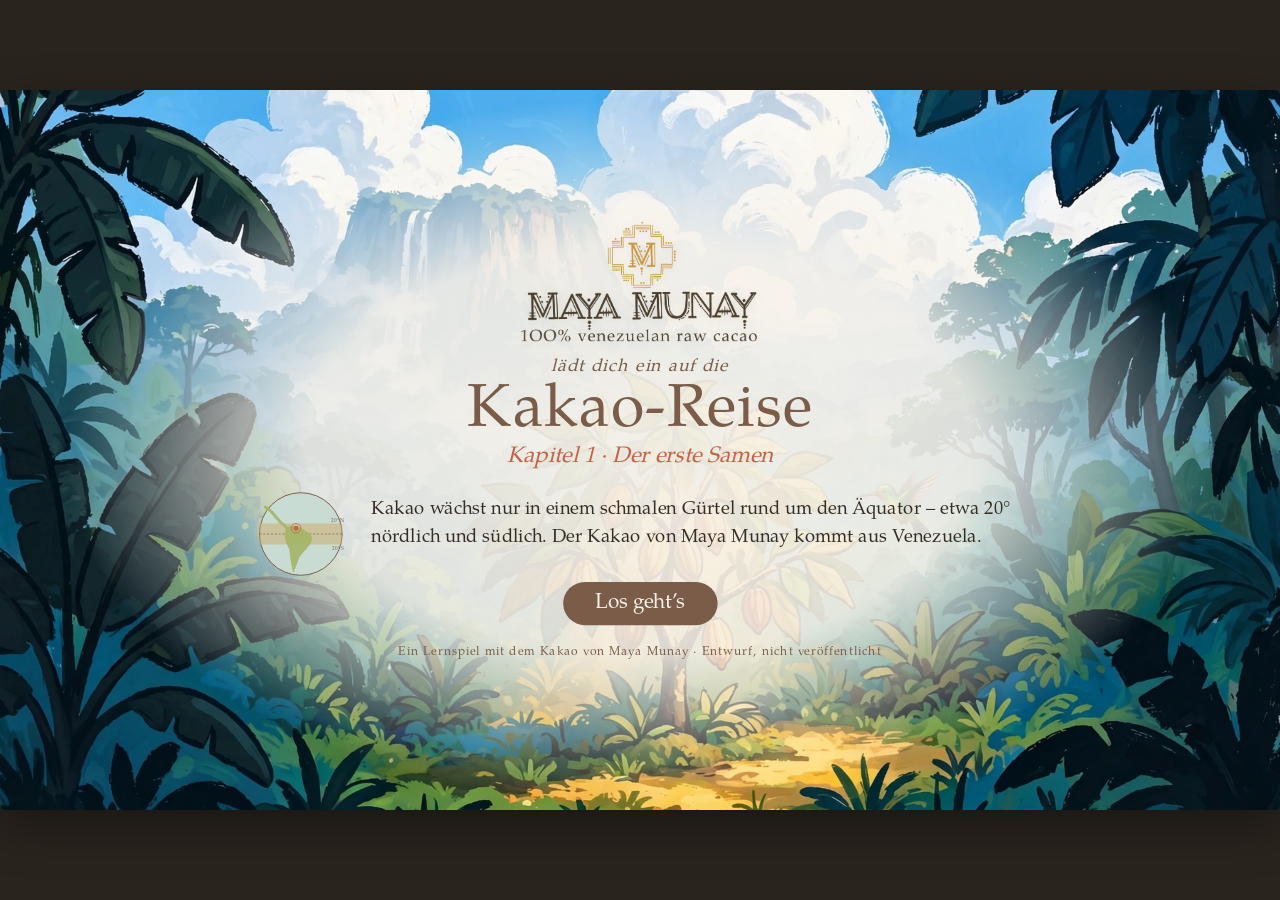
==== index.html @ b25e6671 "Add files via upload" ====
<!doctype html>
<html lang="de">
<head>
<meta charset="utf-8">
<meta name="viewport" content="width=device-width, initial-scale=1, viewport-fit=cover">
<title>Kakao-Reise · Maya Munay</title>
<link rel="icon" type="image/png" href="assets/mm-zeichen.png">
<link rel="stylesheet" href="spiel.css?v=77">
</head>
<body>
<!-- Ladebildschirm: zeigt Maya Munay, bis Bilder und Klänge da sind -->
<div id="laden" role="status" aria-live="polite">
  <img class="laden-logo" src="assets/mayamunay-logo.png" alt="Maya Munay">
  <div class="laden-keim" aria-hidden="true"><i></i><b></b><b></b></div>
  <p class="laden-text">Der Wald erwacht …</p>
  <div class="laden-balken" aria-hidden="true"><span></span></div>
</div>
<!-- Hochkant am Handy: eigener Hinweis außerhalb der Bühne (sonst würde er mit verkleinert) -->
<div id="hochkant">
    <img src="assets/mayamunay-logo.png" alt="Maya Munay">
    <div class="dreh" aria-hidden="true"><i></i></div>
    <p>Magst du dein Handy quer halten?<br>Dann hat der Wald genug Platz.</p>
    <button class="knopf hell" id="hochkant-weiter">Trotzdem so spielen</button>
</div>

<!-- Gemeinsame Zeichen-Werkzeuge (Aquarell-Filter, Farbverläufe) -->
<svg width="0" height="0" style="position:absolute" aria-hidden="true">
  <defs>
    <filter id="aquarell" x="-5%" y="-5%" width="110%" height="110%">
      <feTurbulence type="fractalNoise" baseFrequency="0.03" numOctaves="3" seed="4" result="welle"/>
      <feDisplacementMap in="SourceGraphic" in2="welle" scale="8" xChannelSelector="R" yChannelSelector="G" result="rand"/>
      <feTurbulence type="fractalNoise" baseFrequency="0.7" numOctaves="2" seed="9" result="korn"/>
      <feColorMatrix in="korn" type="matrix" values="0 0 0 0 0  0 0 0 0 0  0 0 0 0 0  0 0 0 -0.7 1.15" result="kornA"/>
      <feComposite in="rand" in2="kornA" operator="in"/>
    </filter>
    <filter id="weich" x="-10%" y="-10%" width="120%" height="120%">
      <feTurbulence type="fractalNoise" baseFrequency="0.05" numOctaves="2" seed="2" result="w"/>
      <feDisplacementMap in="SourceGraphic" in2="w" scale="4" xChannelSelector="R" yChannelSelector="G"/>
    </filter>
    <linearGradient id="himmel" x1="0" y1="0" x2="0" y2="1">
      <stop offset="0" stop-color="#2C6BA8"/>
      <stop offset=".38" stop-color="#4E95C9"/>
      <stop offset=".62" stop-color="#93C8DC"/>
      <stop offset=".8" stop-color="#D9EBDD"/>
      <stop offset="1" stop-color="#F6E4B4"/>
    </linearGradient>
    <radialGradient id="sonnenschein">
      <stop offset="0" stop-color="#FFF6D6" stop-opacity=".95"/>
      <stop offset=".25" stop-color="#FFE7A6" stop-opacity=".55"/>
      <stop offset="1" stop-color="#FFE7A6" stop-opacity="0"/>
    </radialGradient>
    <linearGradient id="dunst" x1="0" y1="0" x2="0" y2="1">
      <stop offset="0" stop-color="#D6EBEC" stop-opacity="0"/>
      <stop offset="1" stop-color="#D6EBEC" stop-opacity=".75"/>
    </linearGradient>
    <linearGradient id="dunst-nah" x1="0" y1="0" x2="0" y2="1">
      <stop offset="0" stop-color="#CFE6DF" stop-opacity="0"/>
      <stop offset=".6" stop-color="#CFE6DF" stop-opacity=".35"/>
      <stop offset="1" stop-color="#CFE6DF" stop-opacity="0"/>
    </linearGradient>
    <linearGradient id="erde" x1="0" y1="0" x2="0" y2="1">
      <stop offset="0" stop-color="#6FA845"/>
      <stop offset=".12" stop-color="#5E963E"/>
      <stop offset=".3" stop-color="#9C6A42"/>
      <stop offset=".65" stop-color="#835236"/>
      <stop offset="1" stop-color="#55331F"/>
    </linearGradient>
    <linearGradient id="hang" x1="0" y1="0" x2="0" y2="1">
      <stop offset="0" stop-color="#C9BE78"/>
      <stop offset=".5" stop-color="#A9AC62"/>
      <stop offset="1" stop-color="#8A8A4E"/>
    </linearGradient>
    <linearGradient id="stamm" x1="0" y1="0" x2="1" y2="0">
      <stop offset="0" stop-color="#46302A"/>
      <stop offset=".45" stop-color="#6E4B36"/>
      <stop offset=".8" stop-color="#A2714A"/>
      <stop offset="1" stop-color="#C79A62"/>
    </linearGradient>
    <linearGradient id="wasser" x1="0" y1="0" x2="0" y2="1">
      <stop offset="0" stop-color="#7CC6DE"/>
      <stop offset=".5" stop-color="#4FA3C8"/>
      <stop offset="1" stop-color="#2F7CA6"/>
    </linearGradient>
    <linearGradient id="stein" x1="0" y1="0" x2="0" y2="1">
      <stop offset="0" stop-color="#CFC9BD"/>
      <stop offset="1" stop-color="#8A847A"/>
    </linearGradient>
    <linearGradient id="strahl" x1="0" y1="0" x2="0" y2="1">
      <stop offset="0" stop-color="#FFF4C8" stop-opacity="0"/>
      <stop offset=".3" stop-color="#FFF4C8" stop-opacity=".05"/>
      <stop offset=".5" stop-color="#FFF4C8" stop-opacity=".42"/>
      <stop offset=".8" stop-color="#FFF4C8" stop-opacity=".14"/>
      <stop offset="1" stop-color="#FFF4C8" stop-opacity="0"/>
    </linearGradient>
    <linearGradient id="kolGruen" x1="0" y1="0" x2="1" y2="1">
      <stop offset="0" stop-color="#5DB59A"/>
      <stop offset="1" stop-color="#2F6B5E"/>
    </linearGradient>
    <linearGradient id="kehle" x1="0" y1="0" x2="1" y2="1">
      <stop offset="0" stop-color="#E0A84C"/>
      <stop offset=".5" stop-color="#C2473A"/>
      <stop offset="1" stop-color="#8E2E2A"/>
    </linearGradient>

    <!-- Der Kolibri (wird an mehreren Stellen benutzt) -->
    <symbol id="kolibri-figur" viewBox="0 0 120 90">
      <g style="opacity: var(--kolibri-svg, 1)">
      <path d="M32 50 L4 64 L10 52 L2 44 L32 45 Z" fill="#2F6B5E"/>
      <g class="fluegel hinten"><ellipse cx="48" cy="26" rx="9" ry="25" transform="rotate(-28 48 44)" fill="#9FD3C2" opacity=".55"/></g>
      <ellipse cx="52" cy="48" rx="25" ry="13" transform="rotate(-14 52 48)" fill="url(#kolGruen)"/>
      <ellipse cx="56" cy="55" rx="15" ry="6" transform="rotate(-14 56 55)" fill="#EFE6D5" opacity=".85"/>
      <circle cx="75" cy="37" r="10.5" fill="#3D8C77"/>
      <path d="M68 42 Q76 52 85 43 Q80 47 70 41 Z" fill="url(#kehle)"/>
      <path d="M67 41 Q75 54 86 42 L84 46 Q75 56 66 44 Z" fill="url(#kehle)"/>
      <circle cx="78.5" cy="35" r="2.2" fill="#1D1A16"/><circle cx="79.2" cy="34.3" r=".7" fill="#fff"/>
      <path d="M84 35.5 L119 32 L84 39 Z" fill="#352E26"/>
      <g class="fluegel vorne"><ellipse cx="52" cy="24" rx="10" ry="27" transform="rotate(-18 52 44)" fill="#BFE4D6" opacity=".7"/></g>
      </g>
      <g style="opacity: var(--kolibri-bild, 0)">
        <image href="bilder/platzhalter/figuren/kolibri.webp" x="0" y="0" width="120" height="90" preserveAspectRatio="xMidYMid meet"><animate attributeName="opacity" values="1;0;0;0" dur=".1s" calcMode="discrete" repeatCount="indefinite"/></image>
        <image href="bilder/platzhalter/figuren/kolibri-3.webp" x="0" y="0" width="120" height="90" preserveAspectRatio="xMidYMid meet" opacity="0"><animate attributeName="opacity" values="0;1;0;1" dur=".1s" calcMode="discrete" repeatCount="indefinite"/></image>
        <image href="bilder/platzhalter/figuren/kolibri-2.webp" x="0" y="0" width="120" height="90" preserveAspectRatio="xMidYMid meet" opacity="0"><animate attributeName="opacity" values="0;0;1;0" dur=".1s" calcMode="discrete" repeatCount="indefinite"/></image>
      </g>
    </symbol>
  </defs>
</svg>

<div id="rahmen">
<main id="buehne" aria-label="Kakao-Reise, Kapitel 1">

  <!-- Die Welt ist breiter als der Bildschirm (Bühnen-x von −500 bis 2100). data-kamera = wie stark die Ebene beim Umschauen mitwandert -->
  <!-- Ebene 0: Himmel -->
  <!-- Gemaltes Weltbild (Platzhalter von Muse, 2600 × 900). Ist es geladen, treten die gezeichneten Landschafts-Ebenen zurück. -->
  <div class="ebene gemalt" data-tiefe="0.6" data-kamera="1" aria-hidden="true">
    <img src="bilder/platzhalter/welt-tief.jpg" alt="">
    <svg class="lebendig" viewBox="-500 0 2600 900" aria-hidden="true">
      <defs><filter id="weich-rand"><feGaussianBlur stdDeviation="12"/></filter>
      <filter id="wind-links" filterUnits="userSpaceOnUse" x="-500" y="0" width="560" height="330">
        <feTurbulence type="fractalNoise" baseFrequency="0.018 0.026" numOctaves="1" seed="80" result="rauschen"/>
        <feDisplacementMap in="SourceGraphic" in2="rauschen" scale="0" xChannelSelector="R" yChannelSelector="G">
          <animate attributeName="scale" values="-9;9;-9" dur="6.0s" repeatCount="indefinite" calcMode="spline" keyTimes="0;.5;1" keySplines=".45 0 .55 1;.45 0 .55 1"/>
        </feDisplacementMap></filter>
      <mask id="maske-links" maskUnits="userSpaceOnUse" x="-540" y="-40" width="640" height="410"><path d="M-500 0 L40 0 L40 140 L-60 250 L-180 300 L-280 250 L-420 180 L-500 200 Z" fill="#fff" filter="url(#weich-rand)"/></mask>
      <filter id="wind-mitte" filterUnits="userSpaceOnUse" x="320" y="0" width="1170" height="350">
        <feTurbulence type="fractalNoise" baseFrequency="0.018 0.026" numOctaves="1" seed="46" result="rauschen"/>
        <feDisplacementMap in="SourceGraphic" in2="rauschen" scale="0" xChannelSelector="R" yChannelSelector="G">
          <animate attributeName="scale" values="-9;9;-9" dur="7.1s" repeatCount="indefinite" calcMode="spline" keyTimes="0;.5;1" keySplines=".45 0 .55 1;.45 0 .55 1"/>
        </feDisplacementMap></filter>
      <mask id="maske-mitte" maskUnits="userSpaceOnUse" x="280" y="-40" width="1250" height="430"><path d="M330 0 L1470 0 L1470 180 L1300 330 L900 330 L600 310 L380 250 L330 160 Z" fill="#fff" filter="url(#weich-rand)"/></mask>
      <filter id="wind-palme" filterUnits="userSpaceOnUse" x="1850" y="20" width="260" height="230">
        <feTurbulence type="fractalNoise" baseFrequency="0.018 0.026" numOctaves="1" seed="95" result="rauschen"/>
        <feDisplacementMap in="SourceGraphic" in2="rauschen" scale="0" xChannelSelector="R" yChannelSelector="G">
          <animate attributeName="scale" values="-9;9;-9" dur="6.8s" repeatCount="indefinite" calcMode="spline" keyTimes="0;.5;1" keySplines=".45 0 .55 1;.45 0 .55 1"/>
        </feDisplacementMap></filter>
      <mask id="maske-palme" maskUnits="userSpaceOnUse" x="1810" y="-20" width="340" height="310"><path d="M1860 30 L2100 30 L2100 230 L1860 230 Z" fill="#fff" filter="url(#weich-rand)"/></mask>
      <filter id="wellen" filterUnits="userSpaceOnUse" x="-500" y="600" width="460" height="300">
        <feTurbulence type="fractalNoise" baseFrequency="0.012 0.07" numOctaves="2" seed="11" result="rauschen"/>
        <feDisplacementMap in="SourceGraphic" in2="rauschen" scale="0" xChannelSelector="R" yChannelSelector="G">
          <animate attributeName="scale" values="-8;8;-8" dur="2.6s" repeatCount="indefinite" calcMode="spline" keyTimes="0;.5;1" keySplines=".45 0 .55 1;.45 0 .55 1"/>
        </feDisplacementMap></filter>
      <mask id="maske-fluss" maskUnits="userSpaceOnUse" x="-540" y="560" width="540" height="380"><path d="M-500 680 L-300 662 L-200 640 L-60 612 L-60 640 L-160 668 L-215 700 L-260 750 L-310 790 L-330 900 L-500 900 Z" fill="#fff" filter="url(#weich-rand)"/></mask>
      <clipPath id="fluss-form"><path d="M-500 680 L-300 662 L-200 640 L-60 612 L-60 640 L-160 668 L-215 700 L-260 750 L-310 790 L-330 900 L-500 900 Z"/></clipPath></defs>
      <image class="wiegt" href="bilder/platzhalter/welt-tief.jpg" x="-500" y="0" width="2600" height="900" filter="url(#wind-links)" mask="url(#maske-links)"/>
      <image class="wiegt" href="bilder/platzhalter/welt-tief.jpg" x="-500" y="0" width="2600" height="900" filter="url(#wind-mitte)" mask="url(#maske-mitte)"/>
      <image class="wiegt" href="bilder/platzhalter/welt-tief.jpg" x="-500" y="0" width="2600" height="900" filter="url(#wind-palme)" mask="url(#maske-palme)"/>
      <image class="wiegt" href="bilder/platzhalter/welt-tief.jpg" x="-500" y="0" width="2600" height="900" filter="url(#wellen)" mask="url(#maske-fluss)"/>
      <g class="flussglitzer" clip-path="url(#fluss-form)" stroke="#FFFFFF" stroke-width="2.6" stroke-linecap="round"><path d="M-284 825 l16 -4" style="animation-delay:-0.2s"/><path d="M-415 722 l17 -4" style="animation-delay:-0.4s"/><path d="M-383 801 l13 -4" style="animation-delay:-3.5s"/><path d="M-334 808 l11 -5" style="animation-delay:-1.8s"/><path d="M-424 854 l10 -5" style="animation-delay:-3.8s"/><path d="M-412 677 l13 -4" style="animation-delay:-3.5s"/><path d="M-251 680 l18 -4" style="animation-delay:-3.9s"/><path d="M-336 645 l13 -6" style="animation-delay:-1.1s"/><path d="M-354 820 l15 -5" style="animation-delay:-2.8s"/><path d="M-447 718 l12 -5" style="animation-delay:-0.7s"/><path d="M-305 679 l12 -6" style="animation-delay:-3.8s"/><path d="M-345 729 l14 -4" style="animation-delay:-1.5s"/><path d="M-176 740 l16 -5" style="animation-delay:-3.8s"/><path d="M-428 694 l17 -4" style="animation-delay:-2.0s"/><path d="M-158 695 l14 -5" style="animation-delay:-3.1s"/><path d="M-341 705 l13 -6" style="animation-delay:-0.8s"/></g>
      <g class="wasserfall" stroke="#F0FFFF" stroke-linecap="round" fill="none"><path d="M135 305 Q113 362 101 480" stroke-width="4.0" style="animation-delay:-0.83s;animation-duration:1.05s"/><path d="M141 303 Q122 362 112 480" stroke-width="4.0" style="animation-delay:-0.26s;animation-duration:1.12s"/><path d="M147 304 Q131 362 123 480" stroke-width="4.0" style="animation-delay:-0.61s;animation-duration:1.00s"/><path d="M163 300 L162 480" stroke-width="4.8" style="animation-delay:-0.00s;animation-duration:0.95s"/><path d="M172 300 L172 480" stroke-width="4.8" style="animation-delay:-0.08s;animation-duration:1.12s"/><path d="M181 300 L180 480" stroke-width="4.8" style="animation-delay:-0.28s;animation-duration:0.82s"/><path d="M207 297 L209 470" stroke-width="3.3" style="animation-delay:-0.89s;animation-duration:1.15s"/><path d="M213 297 L213 470" stroke-width="3.3" style="animation-delay:-0.04s;animation-duration:0.93s"/><path d="M219 297 L219 470" stroke-width="3.3" style="animation-delay:-0.14s;animation-duration:1.18s"/><path d="M286 315 L285 480" stroke-width="4.4" style="animation-delay:-0.19s;animation-duration:1.13s"/><path d="M294 315 L292 480" stroke-width="4.4" style="animation-delay:-1.11s;animation-duration:0.98s"/><path d="M332 315 L332 470" stroke-width="3.9" style="animation-delay:-0.41s;animation-duration:0.99s"/><path d="M338 315 L337 470" stroke-width="3.9" style="animation-delay:-0.04s;animation-duration:1.15s"/><path d="M361 312 L360 420" stroke-width="3.3" style="animation-delay:-0.94s;animation-duration:0.88s"/><path d="M388 305 L389 470" stroke-width="3.9" style="animation-delay:-1.07s;animation-duration:1.10s"/><path d="M394 305 L396 470" stroke-width="3.9" style="animation-delay:-0.70s;animation-duration:1.09s"/></g>
      <g class="gischt" fill="#FFFFFF"><ellipse cx="140" cy="480" rx="60" ry="16" style="animation-delay:0.0s"/><ellipse cx="210" cy="478" rx="40" ry="12" style="animation-delay:-0.7s"/><ellipse cx="300" cy="482" rx="50" ry="14" style="animation-delay:-1.4s"/><ellipse cx="370" cy="474" rx="45" ry="12" style="animation-delay:-2.1s"/></g><g class="fallglitzer" fill="#E8FFFF"><circle cx="134" cy="385" r="2.4" style="animation-delay:-0.8s;animation-duration:4.3s"/><circle cx="375" cy="372" r="1.7" style="animation-delay:-1.8s;animation-duration:3.3s"/><circle cx="408" cy="367" r="1.2" style="animation-delay:-0.4s;animation-duration:3.9s"/><circle cx="408" cy="389" r="1.9" style="animation-delay:-2.2s;animation-duration:4.0s"/><circle cx="165" cy="412" r="2.0" style="animation-delay:-2.5s;animation-duration:2.9s"/><circle cx="149" cy="360" r="2.5" style="animation-delay:-1.4s;animation-duration:3.7s"/><circle cx="192" cy="311" r="1.3" style="animation-delay:-3.3s;animation-duration:4.1s"/><circle cx="213" cy="427" r="2.1" style="animation-delay:-3.6s;animation-duration:4.4s"/><circle cx="223" cy="488" r="2.5" style="animation-delay:-2.4s;animation-duration:4.3s"/><circle cx="250" cy="365" r="1.5" style="animation-delay:-3.5s;animation-duration:2.8s"/><circle cx="117" cy="451" r="2.3" style="animation-delay:-1.9s;animation-duration:4.2s"/><circle cx="111" cy="342" r="1.6" style="animation-delay:-1.7s;animation-duration:2.8s"/><circle cx="117" cy="358" r="2.5" style="animation-delay:-3.9s;animation-duration:4.0s"/><circle cx="246" cy="340" r="2.5" style="animation-delay:-2.1s;animation-duration:4.0s"/><circle cx="104" cy="332" r="2.4" style="animation-delay:-3.2s;animation-duration:4.3s"/><circle cx="284" cy="375" r="2.0" style="animation-delay:-3.4s;animation-duration:3.1s"/><circle cx="263" cy="345" r="2.3" style="animation-delay:-0.0s;animation-duration:3.9s"/><circle cx="396" cy="295" r="2.0" style="animation-delay:-2.6s;animation-duration:4.2s"/><circle cx="279" cy="341" r="1.8" style="animation-delay:-3.8s;animation-duration:4.3s"/><circle cx="137" cy="309" r="1.3" style="animation-delay:-0.1s;animation-duration:3.4s"/><circle cx="139" cy="463" r="2.1" style="animation-delay:-0.5s;animation-duration:3.6s"/><circle cx="197" cy="389" r="1.5" style="animation-delay:-0.7s;animation-duration:2.9s"/><circle cx="214" cy="432" r="2.0" style="animation-delay:-0.2s;animation-duration:3.9s"/><circle cx="370" cy="445" r="2.3" style="animation-delay:-0.0s;animation-duration:3.4s"/><circle cx="115" cy="443" r="1.4" style="animation-delay:-2.8s;animation-duration:3.0s"/><circle cx="314" cy="353" r="1.3" style="animation-delay:-1.6s;animation-duration:3.1s"/></g>
    </svg>
    <i class="schattenfleck"></i>
  </div>
  <div class="ebene himmel" data-tiefe="0.04" data-kamera="0.08">
    <svg class="flaeche" style="left:-120px;width:1840px" viewBox="-120 0 1840 900">
      <rect x="-120" y="0" width="1840" height="900" fill="url(#himmel)"/>
      <circle cx="1250" cy="200" r="460" fill="url(#sonnenschein)"/>
      <circle cx="1250" cy="200" r="96" fill="#FFF1C2" opacity=".45" filter="url(#weich)"/>
      <circle cx="1250" cy="200" r="62" fill="#FFF8E2"/>
      <g id="wolken"></g>
      <g class="aras" aria-hidden="true">
        <g class="ara" transform="translate(0 0)">
          <path class="ara-schwanz" d="M-4 4 L-58 22 L-54 14 L-60 10 L-6 0Z" fill="#C8352B"/>
          <path d="M-4 4 L-50 20" stroke="#3E7FC4" stroke-width="3"/>
          <ellipse cx="6" cy="0" rx="18" ry="8" fill="#D63A2E"/>
          <circle cx="24" cy="-4" r="7" fill="#D63A2E"/><circle cx="26" cy="-5" r="2.4" fill="#F7F2EA"/>
          <path d="M30 -6 C36 -6 37 0 32 2Z" fill="#2A2420"/>
          <g class="ara-fluegel"><path d="M0 -2 C-6 -30 8 -46 20 -48 C14 -34 16 -18 10 -2Z" fill="#E8C33A"/><path d="M8 -26 C10 -40 18 -46 20 -48 C18 -38 16 -30 12 -20Z" fill="#3E7FC4"/></g>
        </g>
        <g class="ara zwei" transform="translate(-70 26) scale(.85)">
          <path d="M-4 4 L-58 22 L-54 14 L-60 10 L-6 0Z" fill="#C8352B"/>
          <ellipse cx="6" cy="0" rx="18" ry="8" fill="#D63A2E"/>
          <circle cx="24" cy="-4" r="7" fill="#D63A2E"/><circle cx="26" cy="-5" r="2.4" fill="#F7F2EA"/>
          <path d="M30 -6 C36 -6 37 0 32 2Z" fill="#2A2420"/>
          <g class="ara-fluegel"><path d="M0 -2 C-6 -30 8 -46 20 -48 C14 -34 16 -18 10 -2Z" fill="#E8C33A"/><path d="M8 -26 C10 -40 18 -46 20 -48 C18 -38 16 -30 12 -20Z" fill="#3E7FC4"/></g>
        </g>
      </g>
    </svg>
  </div>

  <!-- Ebene 1: Tafelberge in der Ferne, blauviolett im Dunst -->
  <div class="ebene landschaft" data-tiefe="0.12" data-kamera="0.18">
    <svg class="flaeche" style="left:-170px;width:1940px" viewBox="-170 0 1940 900">
      <path d="M-170 520 C0 474 120 446 260 462 S520 424 700 452 S980 404 1160 442 S1480 420 1770 472 L1770 720 L-170 720Z" fill="#A9B9DD"/>
      <!-- Tafelberg links mit Wasserfall -->
      <path d="M40 560 L86 360 C90 346 104 340 124 338 L392 334 C410 334 420 340 424 354 L470 560Z" fill="#8193C6"/>
      <path d="M90 360 C94 348 106 342 124 340 L392 336 C406 336 414 342 418 354 L414 366 L94 368Z" fill="#B3C2E4"/>
      <g stroke="#6F81B6" stroke-width="3" opacity=".6" fill="none"><path d="M140 372 L124 540"/><path d="M210 372 L204 548"/><path d="M360 372 L380 548"/></g>
      <path class="fall" d="M296 338 C298 400 300 470 302 552" stroke="#F4FAFF" stroke-width="7" fill="none" stroke-linecap="round"/>
      <ellipse cx="302" cy="552" rx="36" ry="12" fill="#F4FAFF" opacity=".7" filter="url(#weich)"/>
      <!-- kleiner Tafelberg rechts -->
      <path d="M1370 540 L1396 410 L1566 404 L1600 540Z" fill="#8E9FCC"/>
      <path d="M1398 412 L1566 406 L1564 418 L1398 422Z" fill="#B8C6E6"/>
      <path d="M-170 596 C60 548 240 566 420 548 S760 576 960 548 S1300 566 1500 542 S1700 566 1770 574 L1770 740 L-170 740Z" fill="#7F98C4"/>
      <rect x="-170" y="430" width="1940" height="330" fill="url(#dunst)"/>
    </svg>
  </div>

  <!-- Ebene 2: Regenwald-Hügel, türkisgrün -->
  <div class="ebene landschaft" data-tiefe="0.3" data-kamera="0.38">
    <svg class="flaeche" style="left:-270px;width:2140px" viewBox="-270 0 2140 900">
      <g id="riesen"></g>
      <g filter="url(#aquarell)">
        <g id="kronen-hinten"></g>
        <path d="M-270 578 C100 548 400 566 800 554 S1400 548 1870 572 L1870 760 L-270 760Z" fill="#3F7E5E"/>
        <g id="kronen-vorn"></g>
      </g>
      <rect x="-270" y="470" width="2140" height="140" fill="url(#dunst-nah)"/>
      <g class="voegel">
        <path d="M0 0 q8 -7 16 0 q8 -7 16 0" /><path d="M40 18 q6 -5 12 0 q6 -5 12 0"/>
      </g>
    </svg>
  </div>

  <!-- Ebene 3: Boden mit den drei Plätzen, links Fluss und Kapokbaum, rechts Anhöhe mit Palme -->
  <div class="ebene landschaft boden" data-tiefe="0.6" data-kamera="1">
    <svg class="flaeche" style="left:-600px;width:2800px" viewBox="-600 0 2800 900">
      <!-- großer Kapokbaum links (hinter dem Boden) -->
      <g filter="url(#aquarell)">
        <path d="M-440 650 C-428 460 -448 250 -420 0 L-318 0 C-300 250 -330 460 -306 650Z" fill="url(#stamm)"/>
        <path d="M-520 660 C-480 640 -456 610 -440 540 L-420 650Z M-300 652 C-270 640 -232 650 -200 664 C-250 640 -290 600 -316 540Z M-400 660 C-396 620 -388 590 -376 560 L-356 660Z" fill="#6B4A38"/>
        <path d="M-432 420 C-438 380 -436 330 -430 300 L-420 300 C-424 340 -424 380 -420 420Z" fill="#6E9A44" opacity=".8"/>
      </g>
      <g filter="url(#aquarell)">
        <!-- Boden -->
        <path d="M-600 640 C-400 622 -200 616 0 612 C300 590 600 600 800 596 S1150 590 1250 560 C1340 520 1420 470 1520 480 C1600 488 1660 500 1720 496 C1850 488 2000 476 2200 482 L2200 900 L-600 900Z" fill="url(#erde)"/>
        <!-- Fluss links -->
        <path d="M-600 712 C-460 700 -320 664 -210 642 C-160 632 -120 628 -86 628 C-64 642 -124 664 -184 694 C-264 736 -330 806 -306 900 L-600 900Z" fill="url(#wasser)"/>
        <path d="M-560 730 C-450 716 -350 690 -250 664 M-520 790 C-430 760 -360 730 -290 700 M-480 860 C-420 830 -380 800 -340 760" stroke="#2E6E8E" stroke-width="3" fill="none" opacity=".35"/>
        <g fill="url(#stein)"><ellipse cx="-420" cy="760" rx="34" ry="14"/><ellipse cx="-250" cy="700" rx="24" ry="10"/><ellipse cx="-520" cy="840" rx="40" ry="16"/></g>
        <!-- Weg zum Baum -->
        <path d="M560 900 C620 846 590 800 700 768 C780 746 880 752 940 748 C980 760 900 786 830 806 C760 830 760 870 790 900Z" fill="#D2A06A" opacity=".55"/>
        <!-- Sonniges Feld -->
        <ellipse cx="300" cy="732" rx="260" ry="74" fill="#E6BE5A" opacity=".85"/>
        <g stroke="#A97C46" stroke-width="2" fill="none" opacity=".55">
          <path d="M170 735 l40 -6 l18 14 l30 -4"/><path d="M300 760 l-26 8 l-14 -10"/><path d="M360 712 l34 8 l20 -8"/>
        </g>
        <g id="trockengras" stroke="#C99A3E" stroke-width="3" fill="none" stroke-linecap="round"></g>
        <!-- violetter Schatten unter den Bäumen -->
        <ellipse cx="820" cy="712" rx="300" ry="50" fill="#2B3A5A" opacity=".26"/>
        <!-- Schattenbäume -->
        <path d="M604 724 C612 560 596 420 624 120 L652 120 C640 420 660 560 656 724Z" fill="url(#stamm)"/>
        <path d="M980 724 C988 560 972 400 1002 90 L1032 90 C1014 400 1034 560 1030 724Z" fill="url(#stamm)"/>
        <path d="M580 728 C596 712 606 696 610 668 L620 726Z M650 726 C664 704 668 690 668 668 C680 696 696 716 716 730Z M956 728 C970 712 980 696 984 668 L994 726Z M1026 726 C1040 706 1044 690 1044 668 C1056 698 1070 716 1090 730Z" fill="#5E3E30"/>
        <path d="M640 330 C700 300 740 280 790 270" stroke="#6E4B36" stroke-width="9" fill="none"/>
        <path d="M1010 260 C950 240 900 236 860 238" stroke="#6E4B36" stroke-width="8" fill="none"/>
        <path d="M608 520 C606 470 608 430 612 400 L622 400 C618 440 616 480 618 520Z M984 480 C982 430 984 390 988 360 L998 360 C994 400 992 440 994 480Z" fill="#6E9A44" opacity=".85"/>
        <!-- Bananenstaude -->
        <g transform="translate(1100 720)">
          <path d="M-9 0 C-7 -60 -11 -120 -5 -170 L6 -170 C4 -120 9 -60 9 0Z" fill="#7FA848"/>
          <g fill="#7CC04A" id="banane-blaetter">
            <path d="M0 -170 C-60 -220 -130 -210 -170 -170 C-120 -190 -60 -190 0 -160Z"/>
            <path d="M0 -170 C50 -240 120 -250 170 -215 C110 -225 60 -210 2 -160Z" fill="#95D05A"/>
            <path d="M0 -172 C-20 -240 -10 -290 20 -320 C10 -270 10 -220 4 -168Z" fill="#A9DC6A"/>
            <path d="M0 -168 C60 -170 120 -140 150 -95 C100 -130 50 -150 0 -158Z" fill="#5E9A3A"/>
            <path d="M0 -168 C-70 -150 -120 -110 -140 -60 C-100 -110 -50 -140 0 -158Z" fill="#6AAE42"/>
          </g>
        </g>
        <!-- Windiger Hang rechts, weiter bis zur Anhöhe -->
        <path d="M1170 652 C1250 582 1340 516 1440 500 C1530 488 1610 500 1700 496 C1850 490 2000 480 2200 486 L2200 724 L1170 724Z" fill="url(#hang)"/>
        <path d="M1240 640 C1310 590 1380 560 1460 548" stroke="#E2D59A" stroke-width="6" fill="none" opacity=".6"/>
        <g fill="url(#stein)">
          <path d="M1300 600 q30 -30 66 -10 q14 20 -10 28 q-40 8 -56 -18Z"/>
          <path d="M1430 540 q24 -26 52 -8 q10 18 -10 24 q-30 6 -42 -16Z"/>
          <path id="kullerstein" d="M1370 650 q40 -24 70 0 q6 20 -24 22 q-40 0 -46 -22Z"/>
          <path d="M1520 600 q20 -18 44 -4 q8 14 -8 18 q-26 4 -36 -14Z"/>
          <path d="M1770 500 q40 -70 110 -60 q50 20 40 60 q-60 16 -150 0Z"/>
        </g>
        <!-- Palme auf der Anhöhe -->
        <path d="M2010 492 C2004 400 2020 300 2050 196 L2060 198 C2034 300 2022 400 2026 492Z" fill="url(#stamm)"/>
        <g transform="translate(2054 196)" id="palmkrone"></g>
        <g id="hanggras" stroke="#8E9A52" stroke-width="3" fill="none" stroke-linecap="round"></g>
      </g>
      <!-- Heliconien: Farbtupfer -->
      <g class="heliconie" transform="translate(1720 498)"><path d="M0 0 L0 -70" stroke="#4E7A34" stroke-width="4"/><path d="M0 -20 l22 -6 l-20 -6 Z M0 -34 l-22 -6 l20 -6Z M0 -48 l20 -6 l-18 -6Z M0 -62 l-16 -5 l14 -5Z" fill="#E0412E"/><path d="M0 -20 l18 -5 M0 -34 l-18 -5 M0 -48 l16 -5" stroke="#F2C14E" stroke-width="2.5"/></g>
      <g class="heliconie" transform="translate(-140 640) scale(1.2)"><path d="M0 0 L0 -70" stroke="#4E7A34" stroke-width="4"/><path d="M0 -20 l22 -6 l-20 -6 Z M0 -34 l-22 -6 l20 -6Z M0 -48 l20 -6 l-18 -6Z M0 -62 l-16 -5 l14 -5Z" fill="#E0412E"/><path d="M0 -20 l18 -5 M0 -34 l-18 -5 M0 -48 l16 -5" stroke="#F2C14E" stroke-width="2.5"/></g>
      <g id="bunte-blumen"></g>
      <!-- Baumkronen (über allem in dieser Ebene) -->
      <g filter="url(#aquarell)" id="ceibakrone"></g>
      <g filter="url(#aquarell)" id="schattenkrone"></g>
      <g id="lianen" fill="none" stroke-linecap="round"></g>
      <g class="windlinien" stroke="#FFF8EA" stroke-width="3" fill="none" stroke-linecap="round" opacity=".7">
        <path d="M1260 470 q60 -14 120 0 t120 0"/>
        <path d="M1320 520 q50 -10 100 0 t90 0"/>
        <path d="M1240 560 q40 -8 80 0"/>
      </g>
      <!-- Glitzern auf dem Fluss -->
      <g class="glitzer" stroke="#FFFFFF" stroke-width="3" stroke-linecap="round" opacity=".8">
        <path d="M-470 740 l26 -6"/><path d="M-330 690 l20 -5"/><path d="M-420 820 l30 -8"/><path d="M-210 660 l16 -4"/>
      </g>
    </svg>
  </div>

  <!-- Lichtstrahlen durchs Blätterdach -->
  <div class="ebene strahlen" data-tiefe="0.6" data-kamera="0.9" aria-hidden="true">
    <svg class="flaeche" style="left:-560px;width:2720px" viewBox="-560 0 2720 900">
      <g fill="url(#strahl)">
        <path class="strahl" d="M1080 0 L1170 0 L860 900 L700 900Z"/>
        <path class="strahl s2" d="M1230 0 L1290 0 L1100 900 L990 900Z"/>
        <path class="strahl s3" d="M900 0 L950 0 L560 900 L470 900Z"/>
        <path class="strahl s2" d="M-260 0 L-200 0 L-420 900 L-520 900Z"/>
        <path class="strahl" d="M1900 0 L1980 0 L1760 900 L1640 900Z"/>
      </g>
    </svg>
    <div class="strahl-weich" style="left:380px"></div><div class="strahl-weich s2" style="left:700px"></div><div class="strahl-weich s3" style="left:1180px"></div><div class="strahl-weich s2" style="left:-300px"></div><div class="strahl-weich" style="left:1760px"></div>
    <div id="lichtstaub"></div>
  </div>

  <!-- Ebene 4: Spielfläche (gleiche Tiefe wie der Boden) -->
  <div class="ebene" data-tiefe="0.6" data-kamera="1" id="spielflaeche">
    <!-- Die drei Plätze -->
    <button class="ort" data-ort="sonne" style="left:150px;top:640px;width:300px;height:160px" aria-label="Offenes Feld"><span></span></button>
    <button class="ort" data-ort="schatten" style="left:680px;top:620px;width:260px;height:160px" aria-label="Unter den großen Bäumen"><span></span></button>
    <button class="ort" data-ort="hang" style="left:1280px;top:470px;width:300px;height:180px" aria-label="Windiger Hang"><span></span></button>

    <!-- gemalte Bananenstaude und Kokospalme (liegen über den alten im Weltbild, hinter dem Kakaobaum) -->
    <!-- Schatten: weiche Kronenschatten der gemalten Bäume und Wurfschatten der Figuren (Licht von links vorn) -->
    <i class="bodenschatten" style="left:-560px;top:660px;width:420px;height:90px" aria-hidden="true"></i>
    <i class="bodenschatten" style="left:520px;top:690px;width:430px;height:84px" aria-hidden="true"></i>
    <i class="bodenschatten" style="left:900px;top:702px;width:400px;height:80px" aria-hidden="true"></i>
    <svg id="baum-schatten" class="wurfschatten stufe-0" viewBox="0 0 300 320" style="left:545px;top:210px" aria-hidden="true"><g><image class="b1" href="bilder/platzhalter/figuren/baum1.webp" x="131.5" y="254" width="37" height="52"/><image class="b2" href="bilder/platzhalter/figuren/baum2.webp" x="89" y="174" width="122" height="130"/><image class="b3" href="bilder/platzhalter/figuren/baum3.webp" x="16.5" y="15" width="267" height="300"/><image class="b4" href="bilder/platzhalter/figuren/baum4.webp" x="16.5" y="15" width="267" height="300"/><image class="b5" href="bilder/platzhalter/figuren/baum5.webp" x="16.5" y="15" width="267" height="300"/></g></svg>
    <img id="schatten-bananenstaude" class="wurfschatten" src="bilder/platzhalter/figuren/bananenstaude.webp" alt="" aria-hidden="true">
    <img id="schatten-kokospalme" class="wurfschatten" src="bilder/platzhalter/figuren/palme.webp" alt="" aria-hidden="true">
    <img id="bananenstaude" src="bilder/platzhalter/figuren/bananenstaude.webp" alt="" aria-hidden="true">
    <img id="kokospalme" src="bilder/platzhalter/figuren/palme.webp" alt="" aria-hidden="true">

    <!-- Sri Yantra, auf dem der Baum gepflanzt wird (perspektivisch auf dem Boden) -->
    <svg id="yantra" viewBox="0 0 1600 900" aria-hidden="true"><g transform="translate(800 748) scale(1 .34)"><path d="M-92.6 -73.2 L92.6 -73.2 L0 115.6 Z" pathLength="1" style="--i:0"/><path d="M-82.1 -51.9 L82.1 -51.9 L0 85.0 Z" pathLength="1" style="--i:1"/><path d="M-53.8 -28.3 L53.8 -28.3 L0 61.4 Z" pathLength="1" style="--i:2"/><path d="M-31.2 -13.0 L31.2 -13.0 L0 38.9 Z" pathLength="1" style="--i:3"/><path d="M-12.0 3.5 L12.0 3.5 L0 23.6 Z" pathLength="1" style="--i:4"/><path d="M-92.6 73.2 L92.6 73.2 L0 -115.6 Z" pathLength="1" style="--i:5"/><path d="M-79.3 49.6 L79.3 49.6 L0 -82.6 Z" pathLength="1" style="--i:6"/><path d="M-48.9 24.8 L48.9 24.8 L0 -56.6 Z" pathLength="1" style="--i:7"/><path d="M-25.5 9.4 L25.5 9.4 L0 -33.0 Z" pathLength="1" style="--i:8"/><path d="M-118.0 0 A118.0 118.0 0 1 0 118.0 0 A118.0 118.0 0 1 0 -118.0 0" pathLength="1" style="--i:9"/><path d="M-41.7 -110.4 Q-26.8 -133.0 0.0 -141.6 Q26.8 -133.0 41.7 -110.4" pathLength="1" style="--i:10"/><path d="M48.6 -107.5 Q75.1 -113.0 100.1 -100.1 Q113.0 -75.1 107.5 -48.6" pathLength="1" style="--i:11"/><path d="M110.4 -41.7 Q133.0 -26.8 141.6 0.0 Q133.0 26.8 110.4 41.7" pathLength="1" style="--i:12"/><path d="M107.5 48.6 Q113.0 75.1 100.1 100.1 Q75.1 113.0 48.6 107.5" pathLength="1" style="--i:13"/><path d="M41.7 110.4 Q26.8 133.0 0.0 141.6 Q-26.8 133.0 -41.7 110.4" pathLength="1" style="--i:14"/><path d="M-48.6 107.5 Q-75.1 113.0 -100.1 100.1 Q-113.0 75.1 -107.5 48.6" pathLength="1" style="--i:15"/><path d="M-110.4 41.7 Q-133.0 26.8 -141.6 0.0 Q-133.0 -26.8 -110.4 -41.7" pathLength="1" style="--i:16"/><path d="M-107.5 -48.6 Q-113.0 -75.1 -100.1 -100.1 Q-75.1 -113.0 -48.6 -107.5" pathLength="1" style="--i:17"/><path d="M-144.0 0 A144.0 144.0 0 1 0 144.0 0 A144.0 144.0 0 1 0 -144.0 0" pathLength="1" style="--i:18"/><path d="M-25.9 -141.6 Q-16.0 -160.9 0.0 -167.6 Q16.0 -160.9 25.9 -141.6" pathLength="1" style="--i:19"/><path d="M30.3 -140.7 Q46.7 -154.8 64.1 -154.8 Q76.4 -142.5 78.1 -120.9" pathLength="1" style="--i:20"/><path d="M81.9 -118.4 Q102.4 -125.1 118.5 -118.5 Q125.1 -102.4 118.4 -81.9" pathLength="1" style="--i:21"/><path d="M120.9 -78.1 Q142.5 -76.4 154.8 -64.1 Q154.8 -46.7 140.7 -30.3" pathLength="1" style="--i:22"/><path d="M141.6 -25.9 Q160.9 -16.0 167.6 0.0 Q160.9 16.0 141.6 25.9" pathLength="1" style="--i:23"/><path d="M140.7 30.3 Q154.8 46.7 154.8 64.1 Q142.5 76.4 120.9 78.1" pathLength="1" style="--i:24"/><path d="M118.4 81.9 Q125.1 102.4 118.5 118.5 Q102.4 125.1 81.9 118.4" pathLength="1" style="--i:25"/><path d="M78.1 120.9 Q76.4 142.5 64.1 154.8 Q46.7 154.8 30.3 140.7" pathLength="1" style="--i:26"/><path d="M25.9 141.6 Q16.0 160.9 0.0 167.6 Q-16.0 160.9 -25.9 141.6" pathLength="1" style="--i:27"/><path d="M-30.3 140.7 Q-46.7 154.8 -64.1 154.8 Q-76.4 142.5 -78.1 120.9" pathLength="1" style="--i:28"/><path d="M-81.9 118.4 Q-102.4 125.1 -118.5 118.5 Q-125.1 102.4 -118.4 81.9" pathLength="1" style="--i:29"/><path d="M-120.9 78.1 Q-142.5 76.4 -154.8 64.1 Q-154.8 46.7 -140.7 30.3" pathLength="1" style="--i:30"/><path d="M-141.6 25.9 Q-160.9 16.0 -167.6 0.0 Q-160.9 -16.0 -141.6 -25.9" pathLength="1" style="--i:31"/><path d="M-140.7 -30.3 Q-154.8 -46.7 -154.8 -64.1 Q-142.5 -76.4 -120.9 -78.1" pathLength="1" style="--i:32"/><path d="M-118.4 -81.9 Q-125.1 -102.4 -118.5 -118.5 Q-102.4 -125.1 -81.9 -118.4" pathLength="1" style="--i:33"/><path d="M-78.1 -120.9 Q-76.4 -142.5 -64.1 -154.8 Q-46.7 -154.8 -30.3 -140.7" pathLength="1" style="--i:34"/><path d="M-144.0 0 A144.0 144.0 0 1 0 144.0 0 A144.0 144.0 0 1 0 -144.0 0" pathLength="1" style="--i:35"/><path d="M-173.5 0 A173.5 173.5 0 1 0 173.5 0 A173.5 173.5 0 1 0 -173.5 0" pathLength="1" style="--i:36"/><path d="M-179.4 0 A179.4 179.4 0 1 0 179.4 0 A179.4 179.4 0 1 0 -179.4 0" pathLength="1" style="--i:37"/><path d="M-200.6 -200.6 L-35.4 -200.6 L-35.4 -214.8 L35.4 -214.8 L35.4 -200.6 L200.6 -200.6 L200.6 -35.4 L214.8 -35.4 L214.8 35.4 L200.6 35.4 L200.6 200.6 L35.4 200.6 L35.4 214.8 L-35.4 214.8 L-35.4 200.6 L-200.6 200.6 L-200.6 35.4 L-214.8 35.4 L-214.8 -35.4 L-200.6 -35.4 Z" pathLength="1" style="--i:38"/><circle r="3.5" class="bindu"/></g></svg>

    <!-- Der Kakaobaum -->
    <svg id="baum" viewBox="0 0 300 320" style="left:545px;top:210px" class="stufe-0" aria-hidden="true">
      <defs>
        <linearGradient id="kakaostamm" x1="0" y1="0" x2="1" y2="0">
          <stop offset="0" stop-color="#4E3C32"/><stop offset=".55" stop-color="#7A604C"/><stop offset="1" stop-color="#A98F74"/>
        </linearGradient>
      </defs>
      <g class="huegel">
        <ellipse cx="150" cy="305" rx="74" ry="9" fill="#2B3A5A" opacity=".22"/>
        <ellipse cx="150" cy="302" rx="40" ry="8" fill="#5E4636"/>
        <g fill="#8E6A3E"><ellipse cx="124" cy="303" rx="7" ry="2.4" transform="rotate(-12 124 303)"/><ellipse cx="174" cy="302" rx="8" ry="2.4" transform="rotate(14 174 302)" fill="#A3884A"/><ellipse cx="160" cy="306" rx="6" ry="2" fill="#7E6A35"/></g>
      </g>
      <ellipse class="samen" cx="150" cy="296" rx="7" ry="5" fill="#6B4A35"/>
      <!-- gemalte Wachstumsstufen (Platzhalter von Muse); ersetzen die gezeichneten Teile, sobald geladen -->
      <g class="bild-baum">
        <image class="b1" href="bilder/platzhalter/figuren/baum1.webp" x="131.5" y="254" width="37" height="52"/>
        <image class="b2" href="bilder/platzhalter/figuren/baum2.webp" x="89" y="174" width="122" height="130"/>
        <image class="b3" href="bilder/platzhalter/figuren/baum3.webp" x="16.5" y="15" width="267" height="300"/>
        <image class="b4" href="bilder/platzhalter/figuren/baum4.webp" x="16.5" y="15" width="267" height="300"/>
        <image class="b5" href="bilder/platzhalter/figuren/baum5.webp" x="16.5" y="15" width="267" height="300"/>
      </g>
      <g class="teil s1">
        <path d="M150 302 Q147 288 150 272" stroke="#6E9A44" stroke-width="3" fill="none"/>
        <ellipse cx="141" cy="273" rx="10" ry="4" transform="rotate(-30 141 273)" fill="#7FBA58"/>
        <ellipse cx="159" cy="271" rx="10" ry="4" transform="rotate(30 159 271)" fill="#C9826B"/>
      </g>
      <g class="teil s2">
        <path d="M150 302 C148 270 154 240 151 200" stroke="#7A604C" stroke-width="5" fill="none" stroke-linecap="round"/>
        <g id="blaetter-klein"></g>
      </g>
      <g class="teil s3">
        <g id="blaetter-hinten"></g>
        <path d="M150 178 C126 152 92 128 50 108 L53 115 C92 134 124 158 146 184Z" fill="url(#kakaostamm)"/>
        <path d="M150 176 C138 140 120 100 98 64 L105 62 C126 98 142 138 154 174Z" fill="url(#kakaostamm)"/>
        <path d="M150 176 C162 140 180 100 202 64 L209 66 C186 100 168 140 156 178Z" fill="url(#kakaostamm)"/>
        <path d="M152 178 C176 152 208 128 250 108 L253 115 C210 134 178 158 156 184Z" fill="url(#kakaostamm)"/>
        <path d="M150 176 C150 150 151 120 152 92 L157 92 C156 120 156 150 156 176Z" fill="url(#kakaostamm)"/>
        <path d="M139 306 C143 270 141 222 144 176 L157 176 C160 222 158 270 162 306Z" fill="url(#kakaostamm)"/>
        <path d="M130 308 C137 301 140 292 141 280 L146 308Z M170 308 C163 301 160 292 159 280 L155 308Z" fill="#5A463A"/>
        <g fill="#C9C3A2" opacity=".55"><ellipse cx="148" cy="214" rx="3" ry="2"/><ellipse cx="153" cy="250" rx="2.5" ry="1.8"/><ellipse cx="146" cy="280" rx="3.2" ry="2"/><ellipse cx="120" cy="150" rx="2.4" ry="1.6"/><ellipse cx="183" cy="138" rx="2.2" ry="1.5"/></g>
        <g id="blaetter-gross"></g>
      </g>
      <g class="teil s4" id="blueten"></g>
      <g class="teil s5" id="fruechte"></g>
    </svg>

    <!-- Funkeln, wenn der Kakaobaum ganz ausgewachsen ist -->
    <svg id="baum-funkeln" viewBox="0 0 300 320" aria-hidden="true">
      <g class="staubwolke" fill="#FFF3C4"><circle class="staub" cx="151" cy="124" r="1.4" style="--d:5.4s;animation-delay:-5.0s"/><circle class="staub" cx="178" cy="159" r="1.6" style="--d:4.4s;animation-delay:-3.8s"/><circle class="staub" cx="103" cy="281" r="2.1" style="--d:3.5s;animation-delay:-1.7s"/><circle class="staub" cx="225" cy="167" r="2.1" style="--d:4.5s;animation-delay:-4.2s"/><circle class="staub" cx="191" cy="156" r="1.3" style="--d:3.8s;animation-delay:-4.1s"/><circle class="staub" cx="189" cy="142" r="2.1" style="--d:4.3s;animation-delay:-1.4s"/><circle class="staub" cx="137" cy="287" r="1.7" style="--d:4.9s;animation-delay:-5.5s"/><circle class="staub" cx="242" cy="249" r="1.5" style="--d:4.8s;animation-delay:-5.4s"/><circle class="staub" cx="208" cy="219" r="1.4" style="--d:4.1s;animation-delay:-4.4s"/><circle class="staub" cx="163" cy="123" r="1.9" style="--d:5.7s;animation-delay:-4.8s"/><circle class="staub" cx="229" cy="275" r="1.6" style="--d:5.4s;animation-delay:-2.3s"/><circle class="staub" cx="70" cy="180" r="1.4" style="--d:5.8s;animation-delay:-4.1s"/><circle class="staub" cx="158" cy="226" r="1.1" style="--d:4.6s;animation-delay:-4.2s"/><circle class="staub" cx="129" cy="162" r="1.5" style="--d:4.0s;animation-delay:-4.1s"/><circle class="staub" cx="78" cy="135" r="1.4" style="--d:5.1s;animation-delay:-4.6s"/><circle class="staub" cx="182" cy="279" r="1.4" style="--d:3.1s;animation-delay:-2.9s"/><circle class="staub" cx="139" cy="150" r="1.8" style="--d:4.0s;animation-delay:-1.4s"/><circle class="staub" cx="115" cy="280" r="1.0" style="--d:4.1s;animation-delay:-1.7s"/><circle class="staub" cx="90" cy="194" r="1.3" style="--d:5.8s;animation-delay:-3.0s"/><circle class="staub" cx="190" cy="148" r="1.6" style="--d:4.8s;animation-delay:-5.1s"/><circle class="staub" cx="100" cy="198" r="2.0" style="--d:5.5s;animation-delay:-1.4s"/><circle class="staub" cx="158" cy="249" r="1.5" style="--d:5.0s;animation-delay:-4.0s"/></g>
      <g fill="#FFF6D8"><path class="funke" d="M144 169 Q146.0 176.4 153 178 Q146.0 179.7 144 187 Q142.8 179.7 135 178 Q142.8 176.4 144 169Z" style="--d:1.8s;animation-delay:-0.0s"/><path class="funke" d="M122 88 Q124.2 95.8 132 98 Q124.2 99.3 122 107 Q120.7 99.3 113 98 Q120.7 95.8 122 88Z" style="--d:2.7s;animation-delay:-1.8s"/><path class="funke" d="M163 173 Q163.9 177.8 169 179 Q163.9 179.9 163 185 Q161.7 179.9 157 179 Q161.7 177.8 163 173Z" style="--d:2.3s;animation-delay:-0.5s"/><path class="funke" d="M239 42 Q241.1 50.6 249 52 Q241.1 54.1 239 62 Q237.5 54.1 229 52 Q237.5 50.6 239 42Z" style="--d:1.7s;animation-delay:-2.1s"/><path class="funke" d="M114 115 Q115.9 123.2 124 125 Q115.9 126.8 114 135 Q112.3 126.8 104 125 Q112.3 123.2 114 115Z" style="--d:1.6s;animation-delay:-0.2s"/><path class="funke" d="M241 141 Q242.3 145.9 247 147 Q242.3 147.9 241 152 Q240.3 147.9 236 147 Q240.3 145.9 241 141Z" style="--d:3.2s;animation-delay:-2.8s"/><path class="funke" d="M65 123 Q65.8 127.8 71 129 Q65.8 129.9 65 135 Q63.7 129.9 59 129 Q63.7 127.8 65 123Z" style="--d:2.1s;animation-delay:-1.9s"/><path class="funke" d="M76 181 Q76.9 185.4 81 186 Q76.9 187.3 76 192 Q75.0 187.3 71 186 Q75.0 185.4 76 181Z" style="--d:1.9s;animation-delay:-2.4s"/><path class="funke" d="M128 119 Q129.7 126.4 137 128 Q129.7 129.5 128 137 Q126.6 129.5 120 128 Q126.6 126.4 128 119Z" style="--d:2.4s;animation-delay:-1.2s"/><path class="funke" d="M47 182 Q48.7 190.6 58 193 Q48.7 194.5 47 203 Q44.8 194.5 36 193 Q44.8 190.6 47 182Z" style="--d:3.2s;animation-delay:-2.0s"/><path class="funke" d="M118 107 Q120.0 114.6 128 116 Q120.0 117.9 118 125 Q116.8 117.9 109 116 Q116.8 114.6 118 107Z" style="--d:2.7s;animation-delay:-0.3s"/><path class="funke" d="M92 108 Q93.1 114.8 100 116 Q93.1 117.7 92 124 Q90.2 117.7 84 116 Q90.2 114.8 92 108Z" style="--d:2.9s;animation-delay:-1.5s"/><path class="funke" d="M46 205 Q47.6 211.4 54 213 Q47.6 214.1 46 220 Q44.8 214.1 39 213 Q44.8 211.4 46 205Z" style="--d:2.4s;animation-delay:-0.7s"/><path class="funke" d="M134 112 Q135.7 119.8 144 122 Q135.7 123.3 134 131 Q132.3 123.3 124 122 Q132.3 119.8 134 112Z" style="--d:1.8s;animation-delay:-1.6s"/><path class="funke" d="M79 181 Q80.1 185.2 84 186 Q80.1 187.1 79 191 Q78.2 187.1 74 186 Q78.2 185.2 79 181Z" style="--d:2.0s;animation-delay:-1.0s"/><path class="funke" d="M180 43 Q181.5 49.5 188 51 Q181.5 52.3 180 59 Q178.7 52.3 172 51 Q178.7 49.5 180 43Z" style="--d:1.9s;animation-delay:-0.8s"/><path class="funke" d="M145 233 Q146.2 239.9 153 241 Q146.2 242.8 145 249 Q143.4 242.8 137 241 Q143.4 239.9 145 233Z" style="--d:3.1s;animation-delay:-0.5s"/><path class="funke" d="M243 110 Q244.4 115.4 249 116 Q244.4 117.6 243 123 Q242.2 117.6 237 116 Q242.2 115.4 243 110Z" style="--d:2.8s;animation-delay:-2.7s"/><path class="funke" d="M41 87 Q43.2 94.6 51 96 Q43.2 98.1 41 106 Q39.7 98.1 32 96 Q39.7 94.6 41 87Z" style="--d:2.1s;animation-delay:-0.7s"/><path class="funke" d="M42 40 Q43.5 46.8 51 48 Q43.5 50.0 42 57 Q40.3 50.0 33 48 Q40.3 46.8 42 40Z" style="--d:3.2s;animation-delay:-3.0s"/></g>
    </svg>
    <div id="muecken" aria-hidden="true"></div>
    <button id="ablage" aria-label="Unter deinem Kakaobaum" hidden><span></span></button>

    <!-- Sammeldinge für die Quest -->
    <button class="sammel" data-ding="laub" style="left:470px;top:760px" aria-label="Feuchtes Laub">
      <svg viewBox="0 0 90 50"><g filter="url(#weich)"><ellipse cx="45" cy="38" rx="40" ry="10" fill="#6B5A35"/><ellipse cx="30" cy="32" rx="18" ry="7" transform="rotate(-15 30 32)" fill="#8E7A3E"/><ellipse cx="55" cy="30" rx="20" ry="7" transform="rotate(12 55 30)" fill="#A3884A"/><ellipse cx="44" cy="25" rx="14" ry="5" transform="rotate(-4 44 25)" fill="#7E6A35"/></g></svg>
    </button>
    <button class="sammel" data-ding="banane" style="left:1110px;top:735px" aria-label="Alter Bananenstamm">
      <svg viewBox="0 0 110 50"><g filter="url(#weich)"><rect x="8" y="16" width="92" height="22" rx="11" fill="#9A8A55"/><ellipse cx="100" cy="27" rx="7" ry="11" fill="#C9B783"/><path d="M20 20 h60 M24 32 h58" stroke="#7E6F41" stroke-width="2"/></g></svg>
    </button>
    <button class="sammel" data-ding="schalen" style="left:300px;top:810px" aria-label="Leere Kakaoschalen">
      <svg viewBox="0 0 100 50"><g filter="url(#weich)"><path d="M10 34 C20 14 50 12 58 30 C48 40 22 44 10 34Z" fill="#8A6A3A"/><path d="M46 38 C58 18 86 18 92 34 C82 44 58 46 46 38Z" fill="#A0763E"/><path d="M18 32 C30 24 44 24 52 30" stroke="#6B4A2A" stroke-width="2" fill="none"/></g></svg>
    </button>

    <!-- Der große Urwaldbaum hat ein Gesicht: blinzelt, spricht, wenn der Wald erzählt -->
    <button id="baumgesicht" aria-label="Der alte Urwaldbaum" hidden>
      <img class="augen" src="bilder/platzhalter/figuren/baum-augen.webp" alt=""><img class="augen-zu" src="bilder/platzhalter/figuren/baum-augen-zu.webp" alt="">
      <img class="mund" src="bilder/platzhalter/figuren/baum-mund.webp" alt="">
    </button>
    <!-- Regenbogen in der Gischt des Wasserfalls -->
    <div id="regenbogen" aria-hidden="true"><i></i></div>

    <!-- Belohnung für alle 7 Kakaobohnen: ein neuer kleiner Kakaobaum keimt -->
    <div id="keimling" hidden aria-hidden="true"><img src="bilder/platzhalter/figuren/baum1.webp" alt=""></div>

    <!-- Patenstein neben dem Baum: Name und Wunsch -->
    <button id="patenstein" aria-label="Dein Patenschild" hidden>
      <img src="bilder/platzhalter/figuren/patenschild.webp" alt=""><span class="stein-name"></span><span class="stein-wunsch"></span>
    </button>

    <!-- Der Kolibri -->
    <div id="kolibri" aria-hidden="true"><svg viewBox="0 0 120 90"><use href="#kolibri-figur"/></svg></div>
  </div>

  <!-- Warmer Sonnenfleck unter den großen Bäumen: der hellste Punkt im Bild -->
  <div class="ebene sonnenfleck" data-tiefe="0.6" data-kamera="1" aria-hidden="true"><div></div></div>

  <!-- Ebene 5: Vordergrund – dunkle Blätter rahmen das Bild -->
  <div class="ebene vordergrund landschaft" data-tiefe="1.1" data-kamera="1.3">
    <svg class="flaeche" style="left:-730px;width:3060px" viewBox="-730 0 3060 900">
      <g id="grossblaetter"></g>
      <g id="farne"></g>
    </svg>
  </div>

  <!-- Tiefe: unscharfe Blätter ganz vorn (wandern schneller als die Welt) und ein dunklerer Bildrand -->
  <div class="ebene vorn-gemalt" data-tiefe="1.15" data-kamera="1.06" aria-hidden="true">
    <!-- Plätze berechnet (blatt_plaetze.py): bei keiner Kameraposition liegt ein Tier, Versteck, eine Bohne oder ein Pflanzplatz dahinter -->
    <img src="bilder/platzhalter/figuren/vorn-rechts.webp" alt="" style="left:-740px;top:700px;height:460px">
    <img class="gespiegelt" src="bilder/platzhalter/figuren/vorn-rechts.webp" alt="" style="left:1640px;top:660px;height:460px">
    <img src="bilder/platzhalter/figuren/vorn-links.webp" alt="" style="left:1860px;top:500px;height:460px">
    <!-- wenige kleine Büschel unten in der Mitte (ebenfalls berechnet: nichts dahinter) -->
    <img src="bilder/platzhalter/figuren/vorn-links.webp" alt="" style="left:1060px;top:810px;height:140px">
    <img class="gespiegelt" src="bilder/platzhalter/figuren/vorn-links.webp" alt="" style="left:150px;top:820px;height:180px">
    <!-- Blätter und Lianen, die von oben ins Bild hängen (nicht über Tieren, Kakaobaumkrone und den Erzählplätzen des Kolibris) -->
    <img class="haengt" src="bilder/platzhalter/figuren/haengt-1.webp" alt="" style="left:-720px;top:-127px;height:340px">
    <img class="haengt gespiegelt" src="bilder/platzhalter/figuren/haengt-1.webp" alt="" style="left:60px;top:-43px;height:260px">
    <img class="haengt" src="bilder/platzhalter/figuren/haengt-2.webp" alt="" style="left:700px;top:-127px;height:340px">
    <img class="haengt gespiegelt" src="bilder/platzhalter/figuren/haengt-2.webp" alt="" style="left:1180px;top:-8px;height:320px">
    <!-- der Morphofalter sitzt eingebettet in Blättern (er bleibt ganz sichtbar, das Farn-Versteck darunter zu höchstens einem Drittel bedeckt) -->
    <img src="bilder/platzhalter/figuren/vorn-rechts.webp" alt="" style="left:50px;top:760px;height:280px">
    <img src="bilder/platzhalter/figuren/vorn-links.webp" alt="" style="left:-50px;top:780px;height:200px">
    <img class="haengt" src="bilder/platzhalter/figuren/haengt-2.webp" alt="" style="left:2020px;top:-143px;height:260px">
  </div>
  <div id="vignette" aria-hidden="true"></div>

  <div id="tageszeit" aria-hidden="true"></div>
  <!-- Weißes Aufleuchten des Kakaobaums bei jedem Wachstumsschritt – liegt über der Nacht, damit es auch im Dunkeln strahlt -->
  <div class="ebene baumlicht-ebene" data-tiefe="0.6" data-kamera="1" aria-hidden="true">
    <svg id="baum-licht" class="stufe-0" viewBox="0 0 300 320" style="left:545px;top:210px"><g><image class="b1" href="bilder/platzhalter/figuren/baum1.webp" x="131.5" y="254" width="37" height="52"/><image class="b2" href="bilder/platzhalter/figuren/baum2.webp" x="89" y="174" width="122" height="130"/><image class="b3" href="bilder/platzhalter/figuren/baum3.webp" x="16.5" y="15" width="267" height="300"/><image class="b4" href="bilder/platzhalter/figuren/baum4.webp" x="16.5" y="15" width="267" height="300"/><image class="b5" href="bilder/platzhalter/figuren/baum5.webp" x="16.5" y="15" width="267" height="300"/></g></svg>
  </div>
  <!-- Nacht: Sterne und Mond in den Himmelslücken (wandern mit der Kamera) -->
  <div class="ebene sternenhimmel" data-tiefe="0.6" data-kamera="1" aria-hidden="true">
    <div class="mond"></div>
    <i style="left:159px;top:108px;--g:1.7px;animation-delay:-2.6s"></i><i style="left:22px;top:136px;--g:3.0px;animation-delay:-0.2s"></i><i style="left:186px;top:159px;--g:1.6px;animation-delay:-1.1s"></i><i style="left:231px;top:125px;--g:2.7px;animation-delay:-0.5s"></i><i style="left:91px;top:53px;--g:2.4px;animation-delay:-2.8s"></i><i style="left:197px;top:193px;--g:2.2px;animation-delay:-2.2s"></i><i style="left:51px;top:91px;--g:2.6px;animation-delay:-2.2s"></i><i style="left:147px;top:48px;--g:2.0px;animation-delay:-0.6s"></i><i style="left:104px;top:200px;--g:1.8px;animation-delay:-2.7s"></i><i style="left:284px;top:42px;--g:2.1px;animation-delay:-1.5s"></i><i style="left:27px;top:119px;--g:3.0px;animation-delay:-0.3s"></i><i style="left:199px;top:55px;--g:2.5px;animation-delay:-2.7s"></i><i style="left:81px;top:32px;--g:1.6px;animation-delay:-1.6s"></i><i style="left:25px;top:48px;--g:2.3px;animation-delay:-2.8s"></i><i style="left:1736px;top:163px;--g:2.6px;animation-delay:-0.3s"></i><i style="left:1834px;top:82px;--g:2.5px;animation-delay:-2.9s"></i><i style="left:1513px;top:220px;--g:2.5px;animation-delay:-0.4s"></i><i style="left:1644px;top:378px;--g:3.2px;animation-delay:-0.4s"></i><i style="left:1910px;top:362px;--g:1.9px;animation-delay:-1.8s"></i><i style="left:1506px;top:152px;--g:2.6px;animation-delay:-1.8s"></i><i style="left:1953px;top:51px;--g:2.1px;animation-delay:-2.6s"></i><i style="left:1836px;top:182px;--g:2.2px;animation-delay:-3.0s"></i><i style="left:1830px;top:27px;--g:2.9px;animation-delay:-1.0s"></i><i style="left:1744px;top:97px;--g:2.3px;animation-delay:-1.0s"></i><i style="left:1534px;top:247px;--g:1.7px;animation-delay:-2.4s"></i><i style="left:1495px;top:301px;--g:2.9px;animation-delay:-1.5s"></i><i style="left:1913px;top:109px;--g:2.8px;animation-delay:-1.3s"></i><i style="left:1621px;top:367px;--g:2.2px;animation-delay:-1.1s"></i><i style="left:2005px;top:153px;--g:2.6px;animation-delay:-0.5s"></i><i style="left:1994px;top:113px;--g:1.6px;animation-delay:-2.9s"></i><i style="left:1585px;top:361px;--g:3.2px;animation-delay:-1.8s"></i><i style="left:1487px;top:42px;--g:1.9px;animation-delay:-1.2s"></i><i style="left:1853px;top:368px;--g:2.1px;animation-delay:-0.4s"></i><i style="left:1823px;top:69px;--g:1.6px;animation-delay:-1.7s"></i><i style="left:1905px;top:44px;--g:2.3px;animation-delay:-2.1s"></i><i style="left:1946px;top:158px;--g:3.0px;animation-delay:-0.5s"></i><i style="left:1916px;top:298px;--g:3.0px;animation-delay:-1.5s"></i><i style="left:1541px;top:37px;--g:2.4px;animation-delay:-0.5s"></i><i style="left:1864px;top:50px;--g:2.8px;animation-delay:-0.7s"></i><i style="left:1488px;top:83px;--g:2.3px;animation-delay:-1.7s"></i>
  </div>
  <!-- Gewitter: Regenschleier und Blitz -->
  <div id="regen" aria-hidden="true"><i></i><i></i></div>
  <div id="blitz" aria-hidden="true"></div>
  <div id="papier" aria-hidden="true"></div>

  <!-- Erzähl-Bild für die Legende -->
  <figure id="erzaehlbild" class="p1" hidden>
    <div class="eb-buehne">
    <svg viewBox="0 0 900 400" preserveAspectRatio="xMidYMid slice">
      <defs>
        <linearGradient id="eb-himmel" x1="0" y1="0" x2="0" y2="1"><stop offset="0" stop-color="#F2C98A"/><stop offset="1" stop-color="#F6E3C2"/></linearGradient>
      </defs>
      <rect width="900" height="400" fill="url(#eb-himmel)" class="eb-himmel"/>
      <rect width="900" height="400" fill="#E07A45" class="eb-glut"/>
      <g filter="url(#aquarell)">
        <path d="M0 300 C200 270 400 290 600 280 S800 270 900 290 L900 400 L0 400Z" fill="#8E9A62" class="eb-boden"/>
        <path d="M760 300 C800 330 860 330 900 320 L900 400 L740 400Z" fill="#7FB3C2"/>
        <g class="eb-baeume" fill="#6F7F52">
          <circle cx="240" cy="220" r="60"/><circle cx="300" cy="200" r="70"/><circle cx="370" cy="225" r="55"/>
          <circle cx="470" cy="210" r="65"/><circle cx="540" cy="230" r="50"/>
          <rect x="295" y="240" width="12" height="60" fill="#5E4636"/><rect x="465" y="240" width="12" height="55" fill="#5E4636"/>
        </g>
      </g>
      <g class="eb-flammen">
        <g transform="translate(215 300) scale(0.9)"><g class="flamme" style="animation-delay:0.00s"><path d="M0 0 C-22 -8 -28 -36 -12 -58 C-12 -42 -4 -36 0 -46 C4 -66 -2 -88 12 -112 C14 -84 32 -72 26 -46 C34 -52 38 -62 36 -72 C52 -48 46 -12 26 0Z" fill="#D9603A"/><path d="M2 0 C-10 -6 -12 -24 -2 -36 C0 -26 4 -24 6 -30 C10 -44 8 -56 14 -66 C18 -48 28 -38 22 -18 C26 -20 28 -26 28 -30 C34 -16 30 -4 20 0Z" fill="#F2B04A" transform="translate(2 -4)"/></g></g>
        <g transform="translate(268 300) scale(1.25)"><g class="flamme" style="animation-delay:-0.17s"><path d="M0 0 C-22 -8 -28 -36 -12 -58 C-12 -42 -4 -36 0 -46 C4 -66 -2 -88 12 -112 C14 -84 32 -72 26 -46 C34 -52 38 -62 36 -72 C52 -48 46 -12 26 0Z" fill="#D9603A"/><path d="M2 0 C-10 -6 -12 -24 -2 -36 C0 -26 4 -24 6 -30 C10 -44 8 -56 14 -66 C18 -48 28 -38 22 -18 C26 -20 28 -26 28 -30 C34 -16 30 -4 20 0Z" fill="#F2B04A" transform="translate(2 -4)"/></g></g>
        <g transform="translate(330 300) scale(1.0)"><g class="flamme" style="animation-delay:-0.34s"><path d="M0 0 C-22 -8 -28 -36 -12 -58 C-12 -42 -4 -36 0 -46 C4 -66 -2 -88 12 -112 C14 -84 32 -72 26 -46 C34 -52 38 -62 36 -72 C52 -48 46 -12 26 0Z" fill="#D9603A"/><path d="M2 0 C-10 -6 -12 -24 -2 -36 C0 -26 4 -24 6 -30 C10 -44 8 -56 14 -66 C18 -48 28 -38 22 -18 C26 -20 28 -26 28 -30 C34 -16 30 -4 20 0Z" fill="#F2B04A" transform="translate(2 -4)"/></g></g>
        <g transform="translate(395 300) scale(1.35)"><g class="flamme" style="animation-delay:-0.51s"><path d="M0 0 C-22 -8 -28 -36 -12 -58 C-12 -42 -4 -36 0 -46 C4 -66 -2 -88 12 -112 C14 -84 32 -72 26 -46 C34 -52 38 -62 36 -72 C52 -48 46 -12 26 0Z" fill="#D9603A"/><path d="M2 0 C-10 -6 -12 -24 -2 -36 C0 -26 4 -24 6 -30 C10 -44 8 -56 14 -66 C18 -48 28 -38 22 -18 C26 -20 28 -26 28 -30 C34 -16 30 -4 20 0Z" fill="#F2B04A" transform="translate(2 -4)"/></g></g>
        <g transform="translate(455 300) scale(1.1)"><g class="flamme" style="animation-delay:-0.68s"><path d="M0 0 C-22 -8 -28 -36 -12 -58 C-12 -42 -4 -36 0 -46 C4 -66 -2 -88 12 -112 C14 -84 32 -72 26 -46 C34 -52 38 -62 36 -72 C52 -48 46 -12 26 0Z" fill="#D9603A"/><path d="M2 0 C-10 -6 -12 -24 -2 -36 C0 -26 4 -24 6 -30 C10 -44 8 -56 14 -66 C18 -48 28 -38 22 -18 C26 -20 28 -26 28 -30 C34 -16 30 -4 20 0Z" fill="#F2B04A" transform="translate(2 -4)"/></g></g>
        <g transform="translate(520 300) scale(0.95)"><g class="flamme" style="animation-delay:-0.85s"><path d="M0 0 C-22 -8 -28 -36 -12 -58 C-12 -42 -4 -36 0 -46 C4 -66 -2 -88 12 -112 C14 -84 32 -72 26 -46 C34 -52 38 -62 36 -72 C52 -48 46 -12 26 0Z" fill="#D9603A"/><path d="M2 0 C-10 -6 -12 -24 -2 -36 C0 -26 4 -24 6 -30 C10 -44 8 -56 14 -66 C18 -48 28 -38 22 -18 C26 -20 28 -26 28 -30 C34 -16 30 -4 20 0Z" fill="#F2B04A" transform="translate(2 -4)"/></g></g>
        <g transform="translate(565 300) scale(0.75)"><g class="flamme" style="animation-delay:-1.02s"><path d="M0 0 C-22 -8 -28 -36 -12 -58 C-12 -42 -4 -36 0 -46 C4 -66 -2 -88 12 -112 C14 -84 32 -72 26 -46 C34 -52 38 -62 36 -72 C52 -48 46 -12 26 0Z" fill="#D9603A"/><path d="M2 0 C-10 -6 -12 -24 -2 -36 C0 -26 4 -24 6 -30 C10 -44 8 -56 14 -66 C18 -48 28 -38 22 -18 C26 -20 28 -26 28 -30 C34 -16 30 -4 20 0Z" fill="#F2B04A" transform="translate(2 -4)"/></g></g>
      </g>
      <g class="eb-dampf" fill="#FFFFFF" opacity=".8">
        <circle cx="300" cy="160" r="30"/><circle cx="340" cy="140" r="24"/><circle cx="470" cy="150" r="30"/><circle cx="430" cy="130" r="20"/>
      </g>
      <g class="eb-gruen" fill="#B7C27A">
        <circle cx="260" cy="292" r="8"/><circle cx="330" cy="296" r="6"/><circle cx="420" cy="290" r="9"/><circle cx="500" cy="294" r="7"/>
        <g fill="#F3E2D8"><circle cx="262" cy="288" r="3"/><circle cx="420" cy="286" r="3"/></g>
      </g>
      <g class="eb-tiere">
        <g class="tier jaguar" transform="translate(600 285)">
          <g fill="#C7914A"><ellipse cx="0" cy="0" rx="42" ry="14"/><circle cx="42" cy="-8" r="12"/><path d="M-38 -4 Q-62 -24 -74 -8" stroke="#C7914A" stroke-width="6" fill="none"/>
          <rect x="-30" y="6" width="7" height="18" rx="3"/><rect x="-16" y="6" width="7" height="18" rx="3"/><rect x="18" y="6" width="7" height="18" rx="3"/><rect x="30" y="6" width="7" height="18" rx="3"/>
          <circle cx="36" cy="-19" r="4"/><circle cx="48" cy="-19" r="4"/></g>
          <g fill="#5A4430"><circle cx="-20" cy="-4" r="3"/><circle cx="-6" cy="2" r="3"/><circle cx="8" cy="-5" r="3"/><circle cx="22" cy="1" r="3"/><circle cx="46" cy="-9" r="1.6"/></g>
        </g>
        <g class="tier tapir" transform="translate(680 290)">
          <g fill="#5E5248"><ellipse cx="0" cy="0" rx="36" ry="19"/><ellipse cx="36" cy="-4" rx="15" ry="11"/><path d="M48 -6 Q60 -2 56 8" stroke="#5E5248" stroke-width="6" fill="none"/>
          <rect x="-26" y="10" width="9" height="18" rx="3"/><rect x="14" y="10" width="9" height="18" rx="3"/></g>
        </g>
        <g class="tier papagei" transform="translate(640 200)">
          <path d="M0 0 C10 -16 26 -18 34 -6 C26 -2 18 2 10 10 Z" fill="#C2473A"/><path d="M8 0 C-6 -20 -20 -22 -30 -12 C-16 -10 -6 -4 0 4Z" fill="#E0A84C"/><circle cx="34" cy="-8" r="5" fill="#C2473A"/>
        </g>
      </g>
      <g class="eb-kolibri"><svg x="0" y="0" width="70" height="52" viewBox="0 0 120 90" overflow="visible"><use href="#kolibri-figur"/></svg></g>
      <g class="eb-tropfen" fill="#6FB1D6">
        <path class="tropfen" d="M0 0 C-5 8 -5 13 0 14 C5 13 5 8 0 0Z"/>
        <path class="tropfen" d="M0 0 C-5 8 -5 13 0 14 C5 13 5 8 0 0Z" style="animation-delay:.5s"/>
        <path class="tropfen" d="M0 0 C-5 8 -5 13 0 14 C5 13 5 8 0 0Z" style="animation-delay:1s"/>
      </g>
    </svg>
    <div class="eb-bilder"></div>
    </div>
    <figcaption></figcaption>
  </figure>

  <!-- Dialog -->
  <section id="dialog" hidden aria-live="polite">
    <div class="portrait"><svg viewBox="0 0 120 90"><use href="#kolibri-figur"/></svg>
      <div class="bp" aria-hidden="true"><img class="rinde" src="bilder/platzhalter/figuren/baum-rinde.webp" alt=""><img class="augen" src="bilder/platzhalter/figuren/baum-augen.webp" alt=""><img class="augen-zu" src="bilder/platzhalter/figuren/baum-augen-zu.webp" alt=""><img class="mund" src="bilder/platzhalter/figuren/baum-mund.webp" alt=""></div></div>
    <div class="dialog-inhalt">
      <h2 class="sprecher"></h2>
      <p class="text"></p>
      <div class="knoepfe"></div>
    </div>
  </section>

  <!-- Oberleiste -->
  <div id="leiste">
    <div id="questanzeige" hidden></div>
    <button id="ton-knopf" aria-label="Ton ausschalten" aria-pressed="true">
      <svg viewBox="0 0 40 32"><path d="M6 12 H13 L21 5 V27 L13 20 H6Z" fill="#EFE6D5" stroke="#7A5C48" stroke-width="2" stroke-linejoin="round"/><g class="wellen" stroke="#7A5C48" stroke-width="2.2" fill="none" stroke-linecap="round"><path d="M26 11 Q29 16 26 21"/><path d="M30 7 Q36 16 30 25"/></g><path class="strich" d="M26 10 L36 22 M36 10 L26 22" stroke="#C26547" stroke-width="2.4" stroke-linecap="round"/></svg>
    </button>
    <button id="buch-knopf" aria-label="Wissensbuch öffnen">
      <svg viewBox="0 0 40 32"><path d="M4 5 C10 3 16 4 20 7 C24 4 30 3 36 5 L36 27 C30 25 24 26 20 29 C16 26 10 25 4 27Z" fill="#EFE6D5" stroke="#7A5C48" stroke-width="2"/><path d="M20 7 V29" stroke="#7A5C48" stroke-width="2"/></svg>
      <span id="buch-zahl">0</span>
    </button>
  </div>
  <div id="hinweis" role="status"></div>

  <!-- Rucksack (Inventar) -->
  <div id="tasche" hidden>
    <div class="tasche-titel">Dein Rucksack</div>
    <div class="faecher">
      <div class="platz"><span class="fach"></span><span class="fach-name"></span></div>
      <div class="platz"><span class="fach"></span><span class="fach-name"></span></div>
      <div class="platz"><span class="fach"></span><span class="fach-name"></span></div>
    </div>
  </div>
  <!-- Umschauen -->
  <button class="pfeil" id="pfeil-links" aria-label="Nach links schauen" hidden><svg viewBox="0 0 40 60"><path d="M28 8 L10 30 L28 52" stroke="#FFF4D6" stroke-width="7" fill="none" stroke-linecap="round" stroke-linejoin="round"/></svg></button>
  <button class="pfeil" id="pfeil-rechts" aria-label="Nach rechts schauen" hidden><svg viewBox="0 0 40 60"><path d="M12 8 L30 30 L12 52" stroke="#FFF4D6" stroke-width="7" fill="none" stroke-linecap="round" stroke-linejoin="round"/></svg></button>
  <div id="zeiger-name" aria-hidden="true"></div>

  <!-- Nach der Aufgabe: frei umsehen, dann Kapitel beenden -->
  <section id="kapitel-fertig" hidden aria-live="polite">
    <h2></h2><p class="satz"></p><p class="rest"></p>
    <button class="knopf"></button>
  </section>

  <!-- Baumpatenschaft: Name und Wunsch setzen -->
  <section id="wunschfenster" class="papier-karte" hidden aria-label="Baumpatenschaft">
    <h2></h2>
    <label class="feld"><span class="frage-name"></span><input id="pate-name" maxlength="28" autocomplete="off"></label>
    <label class="feld"><span class="frage-wunsch"></span><input id="pate-wunsch" maxlength="48" autocomplete="off"></label>
    <div class="vorschlaege"></div>
    <button class="knopf gross" id="wunsch-setzen"></button>
  </section>
  <!-- Urkunde (Platzhalter im Maya-Munay-Stil; die echte Urkunde gestaltet der Künstler Panambi) -->
  <section id="urkunde" hidden aria-label="Patenschaftsurkunde">
    <img class="urkunde-bild" loading="lazy" src="assets/urkunde-caripito.jpg" alt="Urkunde über die Patenschaft eines Kakaobaumes von Maya Munay">
    <p class="urkunde-streifen"><span class="u-fuer"></span> <b class="u-name"></b> · <span class="u-mit"></span> <b class="u-wunsch"></b></p>
    <p class="u-ort"></p>
    <button class="knopf hell u-zu" hidden></button>
  </section>
  <!-- Mini-Spiel: Froschkonzert -->
  <section id="froschkonzert" class="papier-karte" hidden aria-label="Froschkonzert">
    <h2></h2><p class="anleitung"></p>
    <div class="teich">
      <button class="konzert-frosch" data-i="0"><img src="bilder/platzhalter/figuren/frosch.webp" alt="Frosch 1"></button>
      <button class="konzert-frosch" data-i="1"><img src="bilder/platzhalter/figuren/frosch.webp" alt="Frosch 2"></button>
      <button class="konzert-frosch" data-i="2"><img src="bilder/platzhalter/figuren/frosch.webp" alt="Frosch 3"></button>
      <button class="konzert-frosch" data-i="3"><img src="bilder/platzhalter/figuren/frosch.webp" alt="Frosch 4"></button>
    </div>
    <p class="stand"></p>
    <button class="knopf hell" id="konzert-zu"></button>
  </section>

  <!-- Wissensbuch -->
  <section id="buch" hidden aria-label="Wissensbuch">
    <div class="buch-kopf"><h2>Wissensbuch</h2><button class="buch-x" id="buch-x" aria-label="Wissensbuch schließen"><span aria-hidden="true">✕</span> Schließen</button></div>
    <div id="buch-liste"></div>
    <button class="knopf" id="buch-zu">Schließen</button>
  </section>

  <!-- Titelbild -->
  <section id="titel" class="tafel">
    <img class="marke" src="assets/mayamunay-logo.png" alt="Maya Munay – 100 % venezuelan raw cacao">
    <p class="praesentiert">lädt dich ein auf die</p>
    <h1></h1>
    <p class="unter"></p>
    <div class="titel-reihe">
      <svg class="erdball" viewBox="0 0 200 200" aria-hidden="true">
      <circle cx="100" cy="100" r="86" fill="#C9DCD3" stroke="#7A5C48" stroke-width="2"/>
      <rect x="14" y="78" width="172" height="44" fill="#CBAE6F" opacity=".55"/>
      <path d="M14 100 H186" stroke="#7A5C48" stroke-width="1.5" stroke-dasharray="4 4"/>
      <path d="M70 86 C82 80 100 84 108 92 C120 98 128 106 120 120 C112 134 100 140 94 156 C90 168 86 176 84 182 C80 166 78 148 76 132 C70 120 62 104 70 86Z" fill="#A3B565" opacity=".9"/>
      <path d="M70 86 C62 80 54 72 46 62 C40 54 34 48 26 44" stroke="#A3B565" stroke-width="6" fill="none" stroke-linecap="round" opacity=".9"/>
      <circle cx="90" cy="88" r="5" fill="#C26547"/><circle cx="90" cy="88" r="10" fill="none" stroke="#C26547" stroke-width="1.5" class="puls"/>
      <text x="190" y="76" font-size="11" text-anchor="end" fill="#7A5C48">20° N</text>
      <text x="190" y="134" font-size="11" text-anchor="end" fill="#7A5C48">20° S</text>
    </svg>
      <p class="intro"></p>
    </div>
    <div class="start-knoepfe"><button class="knopf gross" id="start">Los geht’s</button><button class="knopf hell" id="neu-beginnen" hidden></button></div>
    <p class="klein">Ein Lernspiel mit dem Kakao von Maya&nbsp;Munay · Entwurf, nicht veröffentlicht</p>
  </section>

  <!-- Schluss -->
  <section id="ende" class="tafel" hidden>
    <img class="marke klein-marke" src="assets/mayamunay-logo.png" alt="Maya Munay">
    <h1></h1>
    <p class="intro"></p>
    <div id="ende-wissen"></div>
    <p class="entdeckt"></p>
    <p class="paten-hinweis"></p>
    <p class="unter"></p>
    <button class="knopf" id="nochmal">Noch einmal spielen</button>
  </section>

</main>
</div>

<script src="inhalt.js?v=77"></script>
<script src="stimme/stimmen.js?v=77"></script>
<script src="klang/aufnahmen.js?v=77"></script>
<script src="klang.js?v=77"></script>
<script src="entdecken.js?v=77"></script>
<script src="spiel.js?v=77"></script>
</body>
</html>
---- spiel.css ----
/* Kakao-Reise · Farben und Schrift nach Maya Munay (Palatino, Erd- und Goldtöne) */
@font-face { font-family: "MM Pagella"; src: url("assets/mm-pagella.woff") format("woff"); font-display: swap; }

:root {
  --dunkel: #352E26;
  --braun: #7A5C48;
  --gold: #CBAE6F;
  --terrakotta: #C26547;
  --creme: #EFE6D5;
  --hell: #F7F2EA;
  --gruen: #7E8C58;
  --schrift: Palatino, "Palatino Linotype", "MM Pagella", "Book Antiqua", serif;
}

* { box-sizing: border-box; }
[hidden] { display: none !important; }
html, body { margin: 0; height: 100%; background: #2A241E; overflow: hidden; }
body { font-family: var(--schrift); color: var(--dunkel); -webkit-font-smoothing: antialiased; }

#rahmen { position: fixed; inset: 0; }
#buehne {
  position: absolute; left: 50%; top: 50%; width: 1600px; height: 900px;
  transform-origin: center center; overflow: hidden; background: #4E95C9;
  border-radius: 6px; box-shadow: 0 20px 60px rgba(0,0,0,.4);
}

.ebene { position: absolute; inset: 0; will-change: transform; pointer-events: none; }
.flaeche { position: absolute; left: -60px; top: 0; width: 1720px; height: 900px; }
#spielflaeche { pointer-events: none; }
#spielflaeche > * { position: absolute; }

/* Wolken */
.wolke {
  position: absolute; left: 0; width: 260px; height: 70px; border-radius: 50%;
  background: radial-gradient(ellipse at 40% 60%, rgba(255,250,240,.9), rgba(255,250,240,0) 70%),
              radial-gradient(ellipse at 70% 40%, rgba(255,250,240,.8), rgba(255,250,240,0) 65%);
  filter: blur(3px); animation: ziehen var(--dauer) linear infinite; animation-delay: calc(var(--dauer) * -0.5);
}
.wolke.klein { width: 160px; height: 46px; opacity: .8; }
@keyframes ziehen { from { transform: translateX(-300px); } to { transform: translateX(1900px); } }

.voegel path { fill: none; stroke: #6A5240; stroke-width: 2.5; stroke-linecap: round; }
.voegel { animation: voegel 38s linear infinite; }
@keyframes voegel { from { transform: translate(-100px, 230px); } to { transform: translate(1800px, 170px); } }

.windlinien path { stroke-dasharray: 40 220; animation: wind 3.2s linear infinite; }
.windlinien path:nth-child(2) { animation-delay: -1.1s; }
.windlinien path:nth-child(3) { animation-delay: -2s; }
@keyframes wind { from { stroke-dashoffset: 260; } to { stroke-dashoffset: 0; } }

/* Farne im Vordergrund wiegen sich */
.farn { transform-box: fill-box; transform-origin: 50% 100%; animation: wiegen 6s ease-in-out infinite alternate; }
@keyframes wiegen { from { transform: rotate(-2deg); } to { transform: rotate(2.5deg); } }
.blatt-wiegen { transform-box: fill-box; transform-origin: 0% 50%; animation: blattwiegen 4s ease-in-out infinite alternate; }
@keyframes blattwiegen { from { transform: rotate(-4deg); } to { transform: rotate(4deg); } }

#papier {
  position: absolute; inset: 0; pointer-events: none; mix-blend-mode: multiply; opacity: .16;
  background-image: url("data:image/svg+xml;utf8,<svg xmlns='http://www.w3.org/2000/svg' width='300' height='300'><filter id='p'><feTurbulence type='fractalNoise' baseFrequency='.9' numOctaves='3' seed='5'/><feColorMatrix values='0 0 0 0 .55  0 0 0 0 .45  0 0 0 0 .35  0 0 0 .35 0'/></filter><rect width='300' height='300' filter='url(%23p)'/></svg>");
}
#buehne::after { /* weicher Rand wie ein gemaltes Bild */
  content: ""; position: absolute; inset: 0; pointer-events: none;
  box-shadow: inset 0 0 200px rgba(8,36,48,.5);
}

#tageszeit { position: absolute; inset: 0; pointer-events: none; background: #1E2440; opacity: 0; transition: opacity 1.2s ease; mix-blend-mode: multiply; }
#tageszeit.nacht { opacity: .55; }

/* Die drei Plätze */
.ort { background: none; border: 0; cursor: pointer; pointer-events: none; padding: 0; opacity: 0; transition: opacity .6s; }
.waehlen .ort { pointer-events: auto; opacity: 1; }
.ort span {
  position: absolute; inset: 20%; border-radius: 50%;
  border: 3px dashed rgba(255,248,230,.85); box-shadow: 0 0 0 0 rgba(203,174,111,.6);
  animation: atmen 2.4s ease-in-out infinite;
}
.ort::after {
  content: attr(aria-label); position: absolute; left: 50%; top: -6px; transform: translate(-50%, 6px);
  white-space: nowrap; font: 22px var(--schrift); color: var(--dunkel); background: var(--hell);
  border: 1px solid var(--gold); border-radius: 99px; padding: 6px 16px; opacity: 0; transition: .25s;
}
.ort:hover::after, .ort:focus-visible::after { opacity: 1; transform: translate(-50%, 0); }
.ort:hover span, .ort:focus-visible span { background: rgba(255,240,200,.25); border-style: solid; }
.ort:focus-visible { outline: none; }
@keyframes atmen { 50% { box-shadow: 0 0 0 14px rgba(203,174,111,0); transform: scale(1.04); } }

/* Baum */
#baum { width: 510px; height: 544px; overflow: visible; }
#baum .teil, #baum .samen, #baum .huegel { transform-box: fill-box; transform-origin: 50% 100%; transition: transform 1.4s cubic-bezier(.3,1.5,.5,1), opacity 1s; }
#baum .teil { transform: scale(0); opacity: 0; }
#baum .samen, #baum .huegel { opacity: 0; }
#baum.gepflanzt .huegel { opacity: 1; }
#baum.gepflanzt .samen { animation: fallen .9s cubic-bezier(.5,0,1,1) forwards; }
@keyframes fallen { from { opacity: 1; transform: translateY(-260px); } 80% { opacity: 1; transform: translateY(0); } to { opacity: 0; transform: translateY(4px) scale(.6); } }
#baum.stufe-1 .s1, #baum.stufe-2 .s2, #baum.stufe-3 .s3, #baum.stufe-4 .s3, #baum.stufe-5 .s3,
#baum.stufe-4 .s4, #baum.stufe-5 .s4, #baum.stufe-5 .s5 { transform: scale(1); opacity: 1; }
#baum .s4 { transition-duration: 2s; }
#baum .bluete { transform-box: fill-box; transform-origin: center; }
#baum.bestaeubt .bluete { animation: funkeln 1.6s ease-in-out; }
@keyframes funkeln { 40% { transform: scale(1.8); filter: drop-shadow(0 0 4px #FFE9A8); } }
#fruechte .frucht { transform-box: fill-box; transform-origin: 50% 0%; }

/* Kolibri */
#kolibri { width: 120px; height: 90px; left: -200px; top: 300px; filter: drop-shadow(0 0 1.2px rgba(22,16,10,.95)) drop-shadow(0 6px 6px rgba(53,46,38,.25)); }
#kolibri svg, .portrait svg { width: 100%; height: 100%; overflow: visible; }
#kolibri svg { animation: schweben 1.4s ease-in-out infinite alternate; }
#kolibri.links svg { transform: scaleX(-1); }
.fluegel { transform-box: fill-box; transform-origin: 50% 90%; animation: flattern .07s linear infinite alternate; }
.fluegel.hinten { animation-delay: -.035s; }
@keyframes flattern { from { transform: scaleY(1) rotate(0deg); } to { transform: scaleY(.15) rotate(12deg); } }
@keyframes schweben { to { translate: 0 -8px; } }

/* Sammeldinge */
.sammel { width: 100px; height: 60px; padding: 0; border: 0; background: none; cursor: pointer; opacity: 0; pointer-events: none;
  transition: left 1.2s cubic-bezier(.5,-0.3,.4,1.3), top 1.2s cubic-bezier(.5,-0.6,.4,1), opacity .6s, transform 1.2s; }
.sammel svg { width: 100%; height: 100%; overflow: visible; }
/* Sammeldinge liegen in Verstecken – erst sichtbar, wenn gefunden */
.sammel.gefunden { opacity: 1; }
.sammel.gefunden:not(.gesammelt) { animation: auftauchen .6s cubic-bezier(.3,1.5,.5,1); }
@keyframes auftauchen { from { transform: translateY(14px) scale(.6); } }
.sammel.gesammelt { opacity: 1; transform: scale(.6); pointer-events: none; }
.sammel:focus-visible { outline: 3px solid var(--gold); outline-offset: 4px; border-radius: 12px; }
/* Schild über einem gesammelten Ding */
.fund-schild { transform: translate(-50%, -100%); white-space: nowrap; pointer-events: none; z-index: 5;
  font: 600 30px/1.2 var(--schrift); color: var(--dunkel); background: var(--hell); border: 2px solid var(--gold);
  border-radius: 999px; padding: 8px 22px; box-shadow: 0 6px 18px rgba(53,46,38,.25);
  animation: fund 2.8s ease-out forwards; }
@keyframes fund {
  0% { opacity: 0; transform: translate(-50%, -60%) scale(.7); }
  12% { opacity: 1; transform: translate(-50%, -110%) scale(1.06); }
  20% { transform: translate(-50%, -105%) scale(1); }
  80% { opacity: 1; transform: translate(-50%, -125%); }
  100% { opacity: 0; transform: translate(-50%, -150%); }
}
@media (prefers-reduced-motion: reduce) { .fund-schild { animation: none; } }
@keyframes leuchten { 50% { filter: drop-shadow(0 0 14px #FFE08A) drop-shadow(0 0 4px #FFF4C8); transform: translateY(-4px); } }

/* Mücken (Gnitzen) */
#muecken { left: 700px; top: 520px; width: 200px; height: 200px; }
.muecke { position: absolute; width: 4px; height: 4px; border-radius: 50%; background: #3B3226; box-shadow: 0 0 3px #FFF1C0;
  animation: schwirren var(--d) ease-in-out infinite alternate; }
@keyframes schwirren {
  0% { transform: translate(var(--x1), var(--y1)); }
  50% { transform: translate(var(--x2), var(--y2)); }
  100% { transform: translate(var(--x3), var(--y3)); }
}

/* Erzähl-Bild (Legende) */
#erzaehlbild {
  position: absolute; left: 366px; top: 34px; width: 868px; z-index: 11; transition: opacity .7s ease; margin: 0; padding: 14px; background: var(--hell);
  border: 2px solid var(--gold); border-radius: 8px; box-shadow: 0 18px 50px rgba(53,46,38,.35);
  animation: auftauchen .6s ease;
}
#erzaehlbild .eb-buehne { position: relative; aspect-ratio: 16 / 9; overflow: hidden; border-radius: 4px; }
#erzaehlbild svg { display: block; width: 100%; height: 100%; }
#erzaehlbild figcaption { font: italic 17px var(--schrift); color: var(--braun); text-align: center; padding-top: 10px; }
.eb-glut { opacity: 0; transition: opacity 2s; mix-blend-mode: multiply; }
.flamme { transform-box: fill-box; transform-origin: 50% 100%; animation: flackern .5s ease-in-out infinite alternate; transition: transform 3s ease, opacity 3s; }
@keyframes flackern { from { scale: 1 1; } to { scale: .9 1.12; } }
.eb-flammen { transition: opacity 3s; }
.eb-dampf, .eb-gruen { opacity: 0; transition: opacity 2.5s 1s; }
.eb-tiere .tier { transition: transform 4s ease-in-out, opacity 1s; }
.jaguar { transform: translate(600px, 285px); }
.tapir { transform: translate(690px, 290px); }
.papagei { transform: translate(640px, 200px); }
.eb-kolibri { transition: transform 2.2s ease-in-out; transform: translate(780px, 230px); }
.eb-tropfen { opacity: 0; }
.tropfen { animation: tropfen 1.5s ease-in infinite; }
@keyframes tropfen { from { transform: translate(330px, 160px); opacity: 1; } to { transform: translate(330px, 300px); opacity: 0; } }

#erzaehlbild.p1 .eb-glut, #erzaehlbild.p2 .eb-glut, #erzaehlbild.p3 .eb-glut { opacity: .22; }
#erzaehlbild.p1 .jaguar { transform: translate(-120px, 285px); }
#erzaehlbild.p1 .tapir { transform: translate(-80px, 290px); }
#erzaehlbild.p1 .papagei { transform: translate(-60px, 120px); }
#erzaehlbild.p2 .tier, #erzaehlbild.p3 .tier { opacity: 0; }
#erzaehlbild.p2 .eb-kolibri, #erzaehlbild.p3 .eb-kolibri { animation: hinundher 3s ease-in-out infinite; }
#erzaehlbild.p2 .eb-tropfen, #erzaehlbild.p3 .eb-tropfen { opacity: 1; }
@keyframes hinundher { 0%,100% { transform: translate(780px, 240px); } 50% { transform: translate(300px, 110px); } }
#erzaehlbild.p4 .jaguar { transform: translate(300px, 285px); }
#erzaehlbild.p4 .tapir { transform: translate(470px, 290px); }
#erzaehlbild.p4 .papagei { transform: translate(380px, 120px); }
#erzaehlbild.p4 .eb-kolibri, #erzaehlbild.p5 .eb-kolibri { transform: translate(560px, 90px); }
#erzaehlbild.p4 .eb-flammen, #erzaehlbild.p5 .eb-flammen { opacity: 0; }
#erzaehlbild.p4 .flamme, #erzaehlbild.p5 .flamme { transform: scale(.2); }
#erzaehlbild.p4 .eb-dampf { opacity: .8; }
#erzaehlbild.p5 .eb-gruen { opacity: 1; }
#erzaehlbild.p5 .jaguar { transform: translate(300px, 285px); }
#erzaehlbild.p5 .tapir { transform: translate(470px, 290px); }
#erzaehlbild.p5 .papagei { transform: translate(400px, 100px); }
#erzaehlbild.p5 .eb-kolibri { filter: drop-shadow(0 0 10px #FFE08A); }

/* Dialog */
#dialog {
  position: absolute; left: 250px; right: 250px; bottom: 22px; min-height: 150px; z-index: 12;
  display: flex; gap: 24px; align-items: center; padding: 22px 30px;
  background: rgba(247,242,234,.96); border: 2px solid var(--gold); border-radius: 14px;
  box-shadow: 0 14px 40px rgba(53,46,38,.35); animation: auftauchen .4s ease;
}
#dialog.ohne-bild .portrait { display: none; }
.portrait { flex: 0 0 120px; height: 120px; border-radius: 50%; background: radial-gradient(circle at 50% 40%, #FFF6E2, #E9D3A6);
  border: 2px solid var(--gold); padding: 18px 10px 10px; }
.dialog-inhalt { flex: 1; }
.sprecher { margin: 0 0 6px; font: 600 15px var(--schrift); letter-spacing: .16em; text-transform: uppercase; color: var(--terrakotta); }
.text { margin: 0; font-size: 27px; line-height: 1.4; min-height: 76px; }
.knoepfe { display: flex; gap: 12px; justify-content: flex-end; flex-wrap: wrap; margin-top: 12px; min-height: 48px; }
@keyframes auftauchen { from { opacity: 0; transform: translateY(16px); } }

.knopf {
  font: 21px var(--schrift); color: var(--hell); background: var(--braun); border: 0; border-radius: 99px;
  padding: 11px 26px; cursor: pointer; transition: background .2s, transform .15s;
}
.knopf:hover { background: var(--terrakotta); transform: translateY(-1px); }
.knopf:focus-visible { outline: 3px solid var(--gold); outline-offset: 3px; }
.knopf.hell { background: var(--creme); color: var(--dunkel); border: 1px solid var(--gold); }
.knopf.hell:hover { background: #F6E7C6; }
.knopf.gross { font-size: 26px; padding: 14px 40px; }

/* Leiste, Hinweise, Wissensbuch */
#leiste { position: absolute; top: 22px; right: 26px; display: flex; gap: 14px; align-items: center; }
#questanzeige { font-size: 21px; background: rgba(247,242,234,.92); border: 1px solid var(--gold); border-radius: 99px; padding: 8px 20px; }
#ton-knopf { width: 68px; height: 56px; border-radius: 14px; border: 1px solid var(--gold); background: rgba(247,242,234,.92); cursor: pointer; padding: 8px; }
#ton-knopf svg { width: 100%; height: 100%; }
#ton-knopf .strich { display: none; }
#ton-knopf.aus .strich { display: inline; }
#ton-knopf.aus .wellen { display: none; }
#ton-knopf:focus-visible, #buch-knopf:focus-visible { outline: 3px solid var(--gold); outline-offset: 3px; }
#dialog.spricht .portrait svg { animation: sprechen .26s ease-in-out infinite alternate; }
@keyframes sprechen { from { transform: rotate(-3deg) translateY(1px); } to { transform: rotate(3deg) translateY(-2px); } }
#buch-knopf { position: relative; width: 68px; height: 56px; border-radius: 14px; border: 1px solid var(--gold); background: rgba(247,242,234,.92); cursor: pointer; padding: 8px; }
#buch-knopf svg { width: 100%; height: 100%; }
#buch-zahl { position: absolute; right: -8px; top: -8px; min-width: 26px; height: 26px; border-radius: 13px; background: var(--terrakotta); color: #fff; font-size: 15px; line-height: 26px; }
#buch-knopf.neu { animation: huepfen .6s ease 2; }
@keyframes huepfen { 50% { transform: translateY(-8px); } }
#hinweis { position: absolute; top: 96px; right: 26px; font-size: 19px; background: var(--dunkel); color: var(--hell); padding: 10px 20px; border-radius: 99px; opacity: 0; transform: translateY(-10px); transition: .4s; pointer-events: none; }
#hinweis.da { opacity: 1; transform: none; }

#buch {
  position: absolute; left: 300px; right: 300px; top: 70px; bottom: 70px; padding: 34px 44px; overflow-y: auto;
  background: var(--hell); border: 2px solid var(--gold); border-radius: 12px; box-shadow: 0 20px 60px rgba(53,46,38,.45); z-index: 20;
}
#buch h2, .tafel h1 { font-weight: 400; color: var(--braun); margin: 0 0 18px; }
#buch h2 { font-size: 40px; }
.eintrag { border-top: 1px solid #E2D6C2; padding: 14px 0; }
.eintrag h3 { margin: 0 0 4px; font-size: 22px; color: var(--terrakotta); font-weight: 400; }
.eintrag p { margin: 0; font-size: 19px; line-height: 1.5; }
.leer { font-style: italic; color: var(--braun); font-size: 20px; }

/* Tafeln: Titel und Schluss */
.tafel {
  position: absolute; inset: 0; z-index: 30; display: flex; flex-direction: column; align-items: center; justify-content: center;
  text-align: center; padding: 60px 300px; background: radial-gradient(ellipse at center, rgba(247,242,234,.95) 0%, rgba(239,230,213,.92) 60%, rgba(203,174,111,.85) 100%);
}
.tafel h1 { font-size: 76px; letter-spacing: .02em; margin-bottom: 4px; }
.tafel .unter { font: italic 28px var(--schrift); color: var(--terrakotta); margin: 0 0 22px; }
.tafel .intro { font-size: 23px; line-height: 1.5; max-width: 820px; margin: 0 0 24px; }
.tafel .klein { font-size: 15px; color: var(--braun); margin-top: 26px; letter-spacing: .08em; }
.erdball { width: 120px; height: 120px; margin-bottom: 6px; font-family: var(--schrift); }
.titel-reihe { display: flex; align-items: center; gap: 28px; text-align: left; max-width: 980px; }
.titel-reihe .erdball { flex: none; margin: 0; }
.titel-reihe .intro { margin: 0 0 24px; }
/* Maya-Munay-Marke */
.marke { width: 330px; height: auto; margin: -20px 0 4px; filter: drop-shadow(0 2px 6px rgba(53,46,38,.12)); animation: marke 1.6s ease both; }
.marke.klein-marke { width: 210px; margin: 0 0 10px; animation: none; }
.praesentiert { font: italic 22px var(--schrift); color: var(--braun); letter-spacing: .06em; margin: 0 0 8px; }
.tafel .entdeckt { font-size: 21px; color: var(--braun); margin: 0 0 14px; }
@keyframes marke { from { opacity: 0; transform: translateY(-10px); } }
@media (prefers-reduced-motion: reduce) { .marke { animation: none; } }
.puls { transform-box: fill-box; transform-origin: center; animation: puls 1.8s ease-out infinite; }
@keyframes puls { from { transform: scale(.6); opacity: 1; } to { transform: scale(1.8); opacity: 0; } }
#ende-wissen { display: flex; flex-wrap: wrap; gap: 10px; justify-content: center; max-width: 900px; margin-bottom: 26px; }
#ende-wissen span { font-size: 18px; background: var(--creme); border: 1px solid var(--gold); border-radius: 99px; padding: 6px 16px; }
.tafel.weg { animation: weg 1.4s ease forwards; }
@keyframes weg { to { opacity: 0; visibility: hidden; } }

#hochkant { display: none; }
@media (orientation: portrait) and (max-width: 700px) {
  #hochkant { display: block; position: absolute; left: 0; right: 0; bottom: 0; z-index: 40; text-align: center; font-size: 30px; padding: 18px; background: var(--dunkel); color: var(--hell); }
}

@media (prefers-reduced-motion: reduce) {
  *, *::before, *::after { animation-duration: .01ms !important; animation-iteration-count: 1 !important; transition-duration: .2s !important; }
}

/* ---------- Entdecken: Klick-Überraschungen ---------- */
#entdecken, #verstecke { position: absolute; inset: 0; pointer-events: none; }
#entdecken > *, #verstecke > * { position: absolute; }
.ueber { pointer-events: auto; background: none; border: 0; padding: 0; cursor: pointer; }
.ueber svg { width: 100%; height: 100%; overflow: visible; transition: filter .3s; }
.ueber:hover svg, .ueber:focus-visible svg { filter: drop-shadow(0 0 1px rgba(22,16,10,.85)) drop-shadow(0 0 8px rgba(255,240,200,.95)); }
.ueber:focus-visible { outline: 3px solid var(--gold); outline-offset: 4px; border-radius: 10px; }

.ueber-frosch.aktiv svg { animation: huepf .8s ease-out; }
@keyframes huepf { 40% { transform: translateY(-50px) rotate(-8deg); } 70% { transform: scale(1.1, .8); } }

.tukan { transform-box: view-box; transform-origin: 40px 82px; }
.ueber-tukan.aktiv .tukan { animation: nicken 1.4s ease-in-out; }
@keyframes nicken { 20% { transform: rotate(-10deg); } 40% { transform: rotate(4deg); } 60% { transform: rotate(-8deg); } 80% { transform: rotate(2deg); } }
.schnabel-unten { transform-box: view-box; transform-origin: 54px 40px; }
.ueber-tukan.aktiv .schnabel-unten { animation: schnabel 1.4s ease-in-out; }
@keyframes schnabel { 15%, 35%, 55% { transform: rotate(12deg); } 25%, 45%, 65% { transform: none; } }

.ueber-faultier svg { transform-origin: 50% 0; animation: haengen 5s ease-in-out infinite; }
@keyframes haengen { 50% { transform: rotate(2deg); } }
.faultier-kopf { transform-box: view-box; transform-origin: 55px 62px; }
.ueber-faultier.aktiv .faultier-kopf { animation: faulKopf 3.2s ease-in-out; }
@keyframes faulKopf { 40%, 62% { transform: rotate(-24deg); } }
.augen { transform-box: view-box; transform-origin: 55px 55px; animation: blinzeln 6s infinite; }
@keyframes blinzeln { 0%, 94%, 100% { transform: none; } 97% { transform: scaleY(.1); } }

.ameise { animation: krabbeln 14.7s linear infinite; }
@keyframes krabbeln { from { transform: translateX(-10px); opacity: 0; } 5%, 95% { opacity: 1; } to { transform: translateX(285px); opacity: 0; } }
.blattstueck { transform-box: fill-box; transform-origin: 50% 100%; animation: blattWackeln .6s ease-in-out infinite alternate; }
@keyframes blattWackeln { to { transform: rotate(9deg); } }
.ueber-ameisen.aktiv svg { animation: zappeln .3s ease-in-out 4; }
@keyframes zappeln { 50% { transform: translateY(-3px); } }

.flug-l, .flug-r { transform-box: view-box; transform-origin: 40px 32px; animation: ruhen 3s ease-in-out infinite; }
@keyframes ruhen { 50% { transform: scaleX(.75); } }
.ueber-morpho.aktiv .flug-l, .ueber-morpho.aktiv .flug-r { animation: flattern .16s ease-in-out infinite alternate; }
@keyframes flattern { to { transform: scaleX(.2); } }
.ueber-morpho.aktiv svg { animation: falterFlug 4.2s ease-in-out; }
@keyframes falterFlug { 20% { transform: translate(-90px, -140px) rotate(-10deg); } 45% { transform: translate(60px, -230px) rotate(8deg); } 70% { transform: translate(140px, -90px) rotate(10deg); } }

.affe { transform-box: view-box; transform-origin: 60px 90px; transform: translateY(22px); }
.ueber-bruellaffe.aktiv .affe { animation: affeHoch 2.6s ease-in-out; }
@keyframes affeHoch { 15%, 80% { transform: translateY(0); } }
.maul { transform-box: fill-box; transform-origin: center; }
.ueber-bruellaffe.aktiv .maul { animation: bruellen 2.6s ease-in-out; }
@keyframes bruellen { 20%, 75% { transform: scale(1.8, 4); } }
#schattenkrone { transform-box: fill-box; transform-origin: 50% 100%; }
#schattenkrone.wackeln { animation: wackeln .6s ease-in-out 3; }
@keyframes wackeln { 25% { transform: rotate(.5deg); } 75% { transform: rotate(-.5deg); } }

#banane-blaetter { transform-box: fill-box; transform-origin: 50% 100%; }
#banane-blaetter.wiegen { animation: bananeWiegen 1.7s ease-in-out; }
@keyframes bananeWiegen { 20% { transform: rotate(-5deg); } 50% { transform: rotate(4deg); } 75% { transform: rotate(-2deg); } }

#kullerstein { transform-box: fill-box; transform-origin: center; transition: transform .9s cubic-bezier(.3,1.3,.5,1); }
#kullerstein.gerollt { transform: translateX(34px) rotate(70deg); }

.pilz { transform-box: view-box; transform-origin: 30px 54px; }
.ueber-pilz.aktiv .pilz { animation: quetschen .5s ease; }
@keyframes quetschen { 40% { transform: scale(1.15, .75); } }
.sporen circle { fill: #EFE6D5; opacity: 0; }
.ueber-pilz.aktiv .sporen circle { animation: sporen 1.2s ease-out; }
@keyframes sporen { 10% { opacity: .9; } to { opacity: 0; transform: translateY(-26px); } }

/* Wissenskarte neben einem entdeckten Tier */
.wissenskarte { position: absolute; transform: translate(-50%, -100%); width: 470px; z-index: 6; background: var(--hell);
  border: 2px solid var(--gold); border-radius: 16px; padding: 16px 22px; box-shadow: 0 12px 30px rgba(53,46,38,.3);
  pointer-events: auto; cursor: pointer; animation: karteRein .5s cubic-bezier(.3,1.4,.5,1); transition: opacity .5s; }
.wissenskarte.unten { transform: translate(-50%, 0); }
.wissenskarte h4 { margin: 0 0 6px; font: 400 26px var(--schrift); color: var(--terrakotta); }
.wissenskarte p { margin: 0; font-size: 21px; line-height: 1.45; }
.wissenskarte.weg { opacity: 0; }
@keyframes karteRein { from { opacity: 0; scale: .85; } }

/* ---------- Verstecke für die Suche ---------- */
.versteck { width: 150px; height: 80px; background: none; border: 0; padding: 0; pointer-events: none; }
.versteck svg { width: 100%; height: 100%; overflow: visible; transform-origin: 70% 100%; transition: transform .6s cubic-bezier(.3,1.3,.5,1), opacity .6s; }
.quest .versteck:not(.offen) { pointer-events: auto; cursor: pointer; }
.quest .versteck:not(.offen):hover svg { transform: translateY(-4px) rotate(-2deg); }
.versteck.offen svg { transform: translate(28px, -8px) rotate(16deg); opacity: .5; }
.versteck.tipp svg { animation: tipp 1.6s ease-in-out infinite; }
@keyframes tipp { 50% { filter: drop-shadow(0 0 1px rgba(22,16,10,.85)) drop-shadow(0 0 14px #FFE08A) drop-shadow(0 0 4px #FFF4C8); } }
.versteck:focus-visible { outline: 3px solid var(--gold); outline-offset: 4px; border-radius: 12px; }

@media (prefers-reduced-motion: reduce) {
  .ameise, .blattstueck, .flug-l, .flug-r, .ueber-faultier svg, .augen { animation: none; }
}

/* ================= Grafik-Umbau: Himmel, Licht, Tiefe ================= */
/* eigener Mauszeiger: goldener Ring, über Dingen gefüllt */
#buehne { cursor: url("data:image/svg+xml;utf8,<svg xmlns='http://www.w3.org/2000/svg' width='32' height='32'><circle cx='16' cy='16' r='9' fill='none' stroke='%23352E26' stroke-width='4'/><circle cx='16' cy='16' r='9' fill='none' stroke='%23F2D489' stroke-width='2'/></svg>") 16 16, auto; }
#buehne button, .wissenskarte { cursor: url("data:image/svg+xml;utf8,<svg xmlns='http://www.w3.org/2000/svg' width='32' height='32'><circle cx='16' cy='16' r='10' fill='%23F2D489' stroke='%23352E26' stroke-width='3'/><circle cx='16' cy='16' r='3' fill='%23C26547'/></svg>") 16 16, pointer; }
#buehne.traegt { cursor: grabbing; }

.wolke-z { animation: wolkenzug var(--dauer) linear infinite; }
@keyframes wolkenzug { from { transform: translateX(-520px); } to { transform: translateX(2240px); } }
.aras { animation: aras 52s linear infinite; animation-delay: -18s; }
@keyframes aras { 0% { transform: translate(-260px, 260px); } 48% { transform: translate(2100px, 150px); } 100% { transform: translate(2100px, 150px); } }
.ara-fluegel { transform-box: fill-box; transform-origin: 50% 100%; animation: arafluegel .34s ease-in-out infinite alternate; }
@keyframes arafluegel { to { transform: scaleY(-.7); } }
.ara.zwei .ara-fluegel { animation-delay: -.17s; }
.fall { stroke-dasharray: 18 14; animation: fall 1.1s linear infinite; opacity: .9; }
@keyframes fall { to { stroke-dashoffset: -64; } }
.glitzer path { animation: glitzer 2.6s ease-in-out infinite; }
.glitzer path:nth-child(2) { animation-delay: -.9s; } .glitzer path:nth-child(3) { animation-delay: -1.7s; } .glitzer path:nth-child(4) { animation-delay: -2.2s; }
@keyframes glitzer { 0%, 100% { opacity: 0; } 50% { opacity: 1; } }
.voegel path { stroke: #2E4A5E; }

.strahlen { mix-blend-mode: screen; }
.strahl { animation: strahl 9s ease-in-out infinite; }
.strahl.s2 { animation-delay: -3s; } .strahl.s3 { animation-delay: -6s; }
@keyframes strahl { 0%, 100% { opacity: .55; } 50% { opacity: 1; } }
#lichtstaub { position: absolute; inset: 0; }
#lichtstaub i { position: absolute; width: 5px; height: 5px; border-radius: 50%; background: #FFF6D6; box-shadow: 0 0 8px #FFF1C2;
  animation: staub var(--d) ease-in-out infinite; opacity: 0; }
@keyframes staub { 0% { opacity: 0; transform: translate(0, 0); } 30%, 70% { opacity: .9; } 100% { opacity: 0; transform: translate(var(--dx), -90px); } }
.liane { transform-box: fill-box; transform-origin: 50% 0; animation: liane 7s ease-in-out infinite alternate; }
@keyframes liane { from { transform: rotate(-1.5deg); } to { transform: rotate(1.8deg); } }

/* Name unter dem Mauszeiger */
#zeiger-name { position: absolute; z-index: 25; transform: translate(-50%, -100%); pointer-events: none; white-space: nowrap;
  font: 600 27px var(--schrift); color: #FFF4D6; letter-spacing: .02em; opacity: 0; transition: opacity .15s;
  text-shadow: 0 0 3px #1B140E, 0 0 3px #1B140E, 2px 2px 0 #1B140E, -2px -2px 0 #1B140E, 2px -2px 0 #1B140E, -2px 2px 0 #1B140E; }
#zeiger-name.da { opacity: 1; }

/* Umschauen-Pfeile */
.pfeil { position: absolute; top: 380px; width: 64px; height: 120px; z-index: 11; border: 0; border-radius: 32px; padding: 26px 12px;
  background: rgba(27,20,14,.32); transition: background .2s, transform .2s; animation: pfeil 1.8s ease-in-out infinite; }
.pfeil svg { width: 100%; height: 100%; }
.pfeil:hover { background: rgba(27,20,14,.55); }
#pfeil-links { left: 16px; } #pfeil-rechts { right: 16px; animation-name: pfeilR; }
@keyframes pfeil { 50% { transform: translateX(-5px); } }
@keyframes pfeilR { 50% { transform: translateX(5px); } }
.pfeil:focus-visible { outline: 3px solid var(--gold); outline-offset: 3px; }

/* Tasche (Inventar): gewebt, bunt, unten links */
#tasche { position: absolute; left: 18px; bottom: 18px; z-index: 13; width: 212px; padding: 12px 12px 14px; border-radius: 18px 18px 26px 26px;
  background:
    repeating-linear-gradient(90deg, rgba(0,0,0,.08) 0 2px, transparent 2px 10px),
    linear-gradient(180deg, #C26547 0 14%, #E8C33A 14% 20%, #3E7FC4 20% 26%, #7A5C48 26% 100%);
  border: 3px solid #352E26; box-shadow: 0 10px 26px rgba(0,0,0,.35); }
#tasche.neu { animation: huepfen .5s ease; }
.tasche-titel { font: 600 15px var(--schrift); letter-spacing: .14em; text-transform: uppercase; color: #FFF4D6; text-align: center; margin: 8px 0 8px; text-shadow: 0 1px 2px #1B140E; }
.faecher { display: flex; gap: 8px; justify-content: center; }
.fach { width: 58px; height: 58px; border-radius: 50%; background: radial-gradient(circle at 50% 40%, #FFF6E2, #E9D3A6); border: 2px solid var(--gold); display: grid; place-items: center; }
.ding-in-tasche { width: 54px; height: 40px; padding: 0; border: 0; background: none; touch-action: none; transition: transform .2s; }
.ding-in-tasche svg { width: 100%; height: 100%; pointer-events: none; overflow: visible; }
.ding-in-tasche:hover { transform: scale(1.12); }
.ding-in-tasche.gewaehlt { transform: scale(1.2); filter: drop-shadow(0 0 8px #FFE08A); }
.ding-in-tasche.weg { opacity: .25; }
.flieger { position: absolute; z-index: 24; width: 100px; height: 60px; pointer-events: none; transition: left .7s cubic-bezier(.5,-0.2,.4,1), top .7s cubic-bezier(.4,-0.6,.5,1), transform .7s; }
.flieger svg { width: 100%; height: 100%; overflow: visible; }
.flieger.geist { transition: none; filter: drop-shadow(0 8px 10px rgba(0,0,0,.35)); }
.sammel.in-tasche { opacity: 0 !important; }

/* Ablage unter dem Baum */
#ablage { left: 660px; top: 640px; width: 300px; height: 130px; border: 0; background: none; padding: 0; pointer-events: auto; }
#ablage span { position: absolute; inset: 0; border-radius: 50%; border: 3px dashed rgba(255,240,200,.9); background: rgba(255,240,200,.18);
  animation: ablage 1.6s ease-in-out infinite; }
#ablage.drueber span, #ablage:hover span { background: rgba(255,240,200,.38); border-style: solid; }
@keyframes ablage { 50% { box-shadow: 0 0 26px 6px rgba(255,226,140,.7); } }

/* Fisch im Fluss */
.fisch { opacity: 0; transform-box: view-box; transform-origin: 40px 40px; }
.ueber-fisch.aktiv .fisch { animation: fischsprung 1.3s ease-out; }
@keyframes fischsprung { 0% { opacity: 1; transform: translate(-30px, 30px) rotate(-40deg); } 45% { opacity: 1; transform: translate(0, -60px) rotate(0deg); }
  90% { opacity: 1; transform: translate(30px, 26px) rotate(50deg); } 100% { opacity: 0; transform: translate(34px, 34px) rotate(60deg); } }
.spritzer circle { opacity: .5; animation: kreise 3s ease-in-out infinite; }
.spritzer circle:nth-child(2) { animation-delay: -1s; } .spritzer circle:nth-child(3) { animation-delay: -2s; }
@keyframes kreise { 50% { opacity: .1; } }

@media (prefers-reduced-motion: reduce) {
  .wolke-z, .aras, .strahl, #lichtstaub i, .liane, .pfeil, .fall, .glitzer path { animation: none; }
}

/* ================= Umbau A–F nach Monkey Island 2 (Remake) ================= */
/* A: warmer Sonnenfleck auf Baum und Ablage – der hellste Punkt im Bild; Ränder kühler (Vignette oben) */
.sonnenfleck { mix-blend-mode: screen; }
.sonnenfleck div { position: absolute; left: 0; top: 0; width: 1600px; height: 900px;
  background: radial-gradient(ellipse 330px 95px at 805px 735px, rgba(255,214,120,.62), rgba(255,200,100,0) 100%),
    radial-gradient(ellipse 480px 300px at 805px 690px, rgba(255,200,100,.34), rgba(255,190,90,.12) 52%, rgba(255,190,90,0) 100%);
  animation: sonnenatmen 9s ease-in-out infinite alternate; }
@keyframes sonnenatmen { from { opacity: .7; } to { opacity: 1; } }

/* B (Text über der Figur) am 05.11. auf Wunsch von Yilmaz zurückgenommen: der Kasten mit Rahmen liest sich besser */
/* der Kolibri plappert beim Sprechen */
#kolibri.spricht svg { animation: schweben 1.4s ease-in-out infinite alternate, plappern .24s ease-in-out infinite alternate; }
@keyframes plappern { from { rotate: -4deg; } to { rotate: 4deg; } }
/* F: kleine Freude nach einem Fund – der Kolibri schlägt einen Looping */
#kolibri.looping { animation: looping .95s ease-in-out; }
@keyframes looping { 0% { transform: none; } 50% { transform: translateY(-60px) rotate(-180deg); } 100% { transform: rotate(-360deg); } }

/* C: weiche dunkle Umrisse an Baum, Kolibri und allem, was man anklicken kann */
#baum { filter: drop-shadow(0 0 1.2px rgba(22,16,10,.9)) drop-shadow(0 0 2.6px rgba(22,16,10,.3)); }
.sammel svg, .ueber svg, .versteck svg, .ding-in-tasche svg { filter: drop-shadow(0 0 1px rgba(22,16,10,.85)) drop-shadow(0 0 2px rgba(22,16,10,.3)); }

/* D: mehr Farbe – zweites Ara-Paar (blau-gelb) fliegt in die andere Richtung */
.aras.blau { animation: arasBlau 64s linear infinite; animation-delay: -8s; }
@keyframes arasBlau { 0% { transform: translate(1900px, 110px) scale(-.8, .8); } 46% { transform: translate(-320px, 220px) scale(-.8, .8); } 100% { transform: translate(-320px, 220px) scale(-.8, .8); } }

/* E: weiche Übergänge */
#erzaehlbild { box-shadow: 0 18px 50px rgba(53,46,38,.35), 0 0 0 2400px rgba(14,22,26,.42); }
#erzaehlbild.zu { opacity: 0; }
.eb-bilder { position: absolute; inset: 0; }
.eb-bilder img { position: absolute; inset: 0; width: 100%; height: 100%; object-fit: cover; opacity: 0; transform: scale(1);
  transition: opacity 1.4s ease, transform 16s ease-out; }
.eb-bilder img.an { opacity: 1; transform: scale(1.07); }
#ende:not([hidden]), #buch:not([hidden]) { animation: einblenden 1s ease; }
#buch:not([hidden]) { animation-duration: .45s; }
@keyframes einblenden { from { opacity: 0; } }

/* Muse-Platzhalterbilder: Titel, Schluss, Wissensbuch, Wissenskarten */
#titel { background:
  radial-gradient(ellipse 720px 440px at center, rgba(247,242,234,.95) 0%, rgba(247,242,234,.88) 58%, rgba(247,242,234,0) 100%),
  url("bilder/platzhalter/titel.jpg") center / cover; }
#ende { background:
  radial-gradient(ellipse 720px 440px at center, rgba(247,242,234,.95) 0%, rgba(247,242,234,.88) 58%, rgba(247,242,234,0) 100%),
  url("bilder/platzhalter/p5.jpg") center / cover; }
.eintrag.mit-bild { display: grid; grid-template-columns: 112px 1fr; gap: 20px; align-items: center; }
.eintrag img { width: 112px; height: 112px; border-radius: 14px; object-fit: cover; border: 2px solid var(--gold); }
.wissenskarte.mit-bild { width: 560px; }
.wissenskarte img { float: left; width: 116px; height: 116px; border-radius: 14px; object-fit: cover; border: 2px solid var(--gold); margin: 2px 18px 4px 0; }
@media (prefers-reduced-motion: reduce) { .sonnenfleck div, .aras.blau { animation: none; } .eb-bilder img.an { transform: none; } }

/* ?panorama: Vorlage für das gemalte Weltbild (nur Landschaft, ganze Welt) */
body.panorama #buehne { left: 0; top: 0; width: 2600px; transform: none; border-radius: 0; box-shadow: none; }
body.panorama #titel, body.panorama #leiste, body.panorama .pfeil, body.panorama #tasche, body.panorama #dialog, body.panorama #hinweis,
body.panorama #spielflaeche, body.panorama .strahlen, body.panorama .sonnenfleck, body.panorama #papier, body.panorama #tageszeit,
body.panorama #buehne::after, body.panorama .aras, body.panorama #zeiger-name, body.panorama #hochkant { display: none !important; }

/* Gemaltes Weltbild: ersetzt Himmel, Berge, Wald, Boden und Vordergrund-Zeichnung (die bleiben als Rückfall) */
.gemalt { display: none; }
.gemalt img { position: absolute; left: -500px; top: 0; width: 2600px; height: 900px; }
/* Der Platz zwischen den beiden Stämmen liegt im Schatten der Kronen */
.gemalt .schattenfleck { position: absolute; left: 560px; top: 560px; width: 520px; height: 260px; border-radius: 50%; mix-blend-mode: multiply;
  background: radial-gradient(closest-side, rgba(70,96,60,.62), rgba(70,96,60,.32) 60%, rgba(70,96,60,0)); }
#buehne.mit-weltbild .gemalt { display: block; }
#buehne.mit-weltbild .landschaft { display: none; }
#buehne.mit-weltbild .himmel svg > :not(.aras) { display: none; }   /* nur die fliegenden Aras bleiben */
body.panorama .gemalt { display: none !important; }

/* Touchscreen: Wischen bewegt die Kamera (kein Seiten-Scrollen oder Zoomen), kein Markieren, kein grauer Tipp-Blitz */
#buehne { touch-action: none; -webkit-user-select: none; user-select: none; -webkit-tap-highlight-color: transparent; -webkit-touch-callout: none; }
#buch { touch-action: pan-y; }

/* Gemalte Figuren (Platzhalter von Muse): Kakaobaum in fünf Stufen, Kolibri, Tiere, Verstecke, Sammeldinge */
#baum .bild-baum { display: none; }
#buehne.mit-figuren #baum .bild-baum { display: inline; }
#buehne.mit-figuren #baum .teil { display: none; }
#baum .bild-baum image { opacity: 0; transform-box: fill-box; transform-origin: 50% 100%; transform: scale(.88);
  transition: opacity 1.4s ease, transform 1.8s cubic-bezier(.3,1.3,.5,1); }
#baum.stufe-1 .b1, #baum.stufe-2 .b2, #baum.stufe-3 .b3, #baum.stufe-4 .b4, #baum.stufe-5 .b5 { opacity: 1; transform: none; }
#baum.bestaeubt .b4 { animation: bluehen 1.6s ease-in-out; }
@keyframes bluehen { 40% { filter: brightness(1.12) drop-shadow(0 0 10px #FFE9A8); } }
#buehne.mit-figuren { --kolibri-svg: 0; --kolibri-bild: 1; }
.ueber-morpho .falter { transform-box: view-box; transform-origin: 50% 50%; animation: none; }
.ueber-morpho.aktiv .falter { animation: flattern .16s ease-in-out infinite alternate; }
.ueber .figur.tukan { transform-origin: 45% 85%; }
.ueber .figur.affe { transform-origin: 50% 100%; transform: translateY(18px); }

/* Nach der Aufgabe: kleines Fenster unten, die Welt bleibt frei zum Umsehen */
#kapitel-fertig { position: absolute; left: 50%; bottom: 24px; transform: translateX(-50%); z-index: 12; width: 640px;
  display: grid; grid-template-columns: 1fr auto; column-gap: 24px; align-items: center; padding: 18px 26px;
  background: rgba(247,242,234,.96); border: 2px solid var(--gold); border-radius: 14px; box-shadow: 0 14px 40px rgba(53,46,38,.35);
  animation: auftauchen .5s ease; }
#kapitel-fertig h2 { grid-column: 1; margin: 0 0 2px; font: 600 15px var(--schrift); letter-spacing: .16em; text-transform: uppercase; color: var(--terrakotta); }
#kapitel-fertig .satz, #kapitel-fertig .rest { grid-column: 1; margin: 0; font-size: 20px; line-height: 1.4; }
#kapitel-fertig .rest { color: var(--braun); font-style: italic; }
#kapitel-fertig .knopf { grid-column: 2; grid-row: 1 / span 3; font-size: 22px; padding: 14px 28px; }
/* Lichtstrahlen auf dem Gemälde zarter */
#buehne.mit-weltbild .strahlen { opacity: .55; }

/* Kleine Animationen auf dem Gemälde: Kronen wiegen sich, Fluss kräuselt sich und glitzert, Wasserfall fällt */
.gemalt .lebendig { position: absolute; left: -500px; top: 0; width: 2600px; height: 900px; overflow: visible; }
.flussglitzer path { opacity: 0; animation: treiben 4s linear infinite; }
@keyframes treiben { 0% { opacity: 0; transform: translate(0, 0); } 20%, 70% { opacity: .85; } 100% { opacity: 0; transform: translate(-70px, 34px); } }
.wasserfall { filter: blur(.7px); }
.wasserfall path { stroke-dasharray: 5 3 13 5 3 9; opacity: .6; animation: fallen 1.1s linear infinite; }
@keyframes fallen { to { stroke-dashoffset: -38; } }
.gischt { filter: blur(7px); }
.gischt ellipse { opacity: .22; transform-box: fill-box; transform-origin: center; animation: gischt 2.4s ease-in-out infinite alternate; }
@keyframes gischt { to { opacity: .45; transform: scale(1.3, 1.2); } }
/* schwache Geräte (gemessen) oder „weniger Bewegung“: ohne die rechenintensiven Wellen */
#buehne.sparsam .lebendig .wiegt { display: none; }
@media (prefers-reduced-motion: reduce) { .lebendig .wiegt { display: none; } .flussglitzer path, .wasserfall path, .gischt ellipse { animation: none; } }

/* Mehr Interaktion: Verstecke reagieren immer (außer beim Platz-Wählen), Krabbeltiere, Wellen im Fluss */
.versteck { pointer-events: auto; cursor: pointer; }
#buehne.waehlen .versteck { pointer-events: none; }
.versteck.stoebert svg { animation: stoebern .85s cubic-bezier(.3,1.4,.5,1); }
@keyframes stoebern { 20% { transform: translate(14px, -26px) rotate(14deg); } 45% { transform: translate(-4px, -8px) rotate(-6deg); } 70% { transform: translateY(-3px) rotate(3deg); } }
.wirbel { position: absolute; width: 12px; height: 6px; border-radius: 50% 0; pointer-events: none; z-index: 3; opacity: 0; animation: wirbel 1.3s ease-out forwards; }
@keyframes wirbel { 0% { opacity: 1; transform: translate(0, 0) rotate(0); } 45% { opacity: 1; transform: translate(calc(var(--dx) * .7), var(--dy)) rotate(calc(var(--dreh) * .6)); }
  100% { opacity: 0; transform: translate(var(--dx), 20px) rotate(var(--dreh)); } }
.krabbler { position: absolute; width: 54px; height: 40px; pointer-events: none; z-index: 3; animation: krabbelnWeg 2.2s ease-in forwards; }
.krabbler img { width: 100%; height: 100%; object-fit: contain; filter: drop-shadow(0 0 1px rgba(22,16,10,.8)); }
.krabbler.links img { transform: scaleX(-1); }
.krabbler.wurm { width: 50px; height: 30px; animation-duration: 2.6s; }
@keyframes krabbelnWeg { 0% { opacity: 0; transform: translate(0, 12px) scale(.5); } 14% { opacity: 1; transform: translate(0, -16px) scale(1); }
  28% { transform: translate(0, 0); } 88% { opacity: 1; } 100% { opacity: 0; transform: translate(var(--weg), 4px); } }
.krabbler.grille { animation-name: hopsenWeg; }
@keyframes hopsenWeg { 0% { opacity: 0; transform: translate(0, 10px) scale(.5); } 12% { opacity: 1; transform: translate(0, -10px) scale(1); }
  30% { transform: translate(calc(var(--weg) * .3), -50px); } 45% { transform: translate(calc(var(--weg) * .5), 0); }
  65% { transform: translate(calc(var(--weg) * .8), -40px); } 88% { opacity: 1; } 100% { opacity: 0; transform: translate(var(--weg), 0); } }
.welle { position: absolute; width: 26px; height: 10px; margin: -5px 0 0 -13px; border: 2.5px solid rgba(255,255,255,.85); border-radius: 50%;
  pointer-events: none; opacity: 0; animation: welle 1.3s ease-out forwards; }
@keyframes welle { 0% { opacity: .9; transform: scale(.4); } 100% { opacity: 0; transform: scale(5); } }
/* Faultier klettert am Stamm des großen Urwaldbaums */
.ueber-faultier svg { animation: klettern 7s ease-in-out infinite; }
@keyframes klettern { 50% { transform: translateY(-5px) rotate(-1deg); } }
.ueber-faultier.aktiv svg { animation: hochKlettern 3.2s ease-in-out; }
@keyframes hochKlettern { 45%, 60% { transform: translateY(-28px); } }
/* Gemälde hat eigenes Licht: keine hart gezeichneten Strahlen (sonst wirken Stämme „halbiert“), Lichtstaub bleibt */
#buehne.mit-weltbild .strahlen svg { display: none; }
/* Rahmen um Dinge nur bei Tastaturbedienung, nicht nach Antippen */
#buehne[data-eingabe="zeiger"] .ueber:focus-visible, #buehne[data-eingabe="zeiger"] .versteck:focus-visible,
#buehne[data-eingabe="zeiger"] .sammel:focus-visible { outline: none; }
@media (prefers-reduced-motion: reduce) { .krabbler, .welle, .versteck.stoebert svg { animation-duration: .01ms; } }

/* Kolibri: beim Sprechen ruhig in der Luft, nur die Flügel schlagen (Wunsch Yilmaz) */
#kolibri.spricht svg { animation: none; }
#dialog.spricht .portrait svg { animation: none; }
/* Ameisen wandern wieder: die Reihe zieht langsam über den Weg und trippelt */
.ueber-ameisen .figur { animation: ameisenGang 11s linear infinite; }
@keyframes ameisenGang { 0% { transform: translateX(-60px); opacity: 0; } 8%, 88% { opacity: 1; } 100% { transform: translateX(90px); opacity: 0; } }
.ueber-ameisen svg { animation: trippeln .22s steps(2) infinite; }
@keyframes trippeln { 50% { transform: translateY(-1.5px); } }

/* Der sprechende Urwaldbaum */
#baumgesicht { left: -446px; top: 386px; width: 122px; height: 150px; padding: 0; border: 0; background: none; pointer-events: auto; cursor: pointer; }
#baumgesicht img { position: absolute; left: 0; width: 122px; filter: drop-shadow(0 0 1px rgba(22,16,10,.6)); pointer-events: none; }
#baumgesicht .augen, #baumgesicht .augen-zu { top: 0; height: 80px; object-fit: contain; }
#baumgesicht .augen-zu { opacity: 0; }
#baumgesicht.zu .augen { opacity: 0; } #baumgesicht.zu .augen-zu { opacity: 1; }
#baumgesicht .mund { top: 82px; left: 19px; width: 84px; height: 65px; object-fit: contain; }
/* Regenbogen in der Gischt */
#regenbogen { left: 160px; top: 280px; width: 260px; height: 140px; opacity: 0; pointer-events: none; }
#regenbogen.da { animation: regenbogen 4.2s ease-in-out; }
@keyframes regenbogen { 15%, 70% { opacity: .62; } 100% { opacity: 0; } }
/* Kakaofrucht plumpst und kullert */
.plumps { position: absolute; width: 44px; height: 26px; pointer-events: none; z-index: 2; animation: plumpsen 1.6s cubic-bezier(.4,0,.6,1) forwards; transition: opacity .8s; }
.plumps img { width: 100%; height: 100%; object-fit: contain; transform: rotate(90deg); filter: drop-shadow(0 0 1px rgba(22,16,10,.8)); }
.plumps.weg { opacity: 0; }
@keyframes plumpsen { 0% { transform: translate(0, 0) rotate(0); } 32% { transform: translate(0, var(--fall)) rotate(20deg); }
  42% { transform: translate(calc(var(--roll) * .15), calc(var(--fall) - 18px)) rotate(60deg); } 52% { transform: translate(calc(var(--roll) * .3), var(--fall)) rotate(110deg); }
  100% { transform: translate(var(--roll), var(--fall)) rotate(300deg); } }
/* Kakaobohnen: klein, schimmern ab und zu */
.bohne { position: absolute; width: 22px; height: 34px; padding: 0; border: 0; background: none; pointer-events: auto; cursor: pointer; animation: schimmern 4s ease-in-out infinite; }
.bohne img { width: 100%; height: 100%; object-fit: contain; transform: rotate(-30deg); filter: drop-shadow(0 0 1px rgba(22,16,10,.7)); pointer-events: none; }
.bohne::after { content: ""; position: absolute; inset: -14px; border-radius: 50%; pointer-events: none; }
@keyframes schimmern { 0%, 80%, 100% { filter: none; } 88% { filter: drop-shadow(0 0 8px #FFE08A) drop-shadow(0 0 3px #FFF4C8) brightness(1.2); } }
.bohne.gefunden { animation: bohneWeg .9s ease-in forwards; }
@keyframes bohneWeg { 30% { transform: translateY(-30px) scale(1.4); } 100% { transform: translateY(-160px) scale(.4); opacity: 0; } }
#bohnen-zahl { display: flex; align-items: center; gap: 8px; font-size: 21px; background: rgba(247,242,234,.92); border: 1px solid var(--gold); border-radius: 99px; padding: 6px 16px 6px 10px; }
#bohnen-zahl img { width: 18px; height: 28px; object-fit: contain; transform: rotate(-30deg); }
#bohnen-zahl.neu { animation: huepfen .5s ease; }

/* Rucksack statt Tasche: gemalt, Dinge in der hellen Fronttasche, Namen darunter */
#tasche { left: 14px; bottom: 6px; width: 300px; height: 334px; padding: 0; border: 0; border-radius: 0; box-shadow: none;
  background: url("bilder/platzhalter/figuren/rucksack.webp") center / contain no-repeat; filter: drop-shadow(0 10px 14px rgba(0,0,0,.35)); }
#tasche .tasche-titel { position: absolute; left: 0; right: 0; top: 30px; margin: 0; font-size: 13px; letter-spacing: .16em; color: #FFF4D6; }
#tasche .faecher { position: absolute; left: 56px; top: 186px; width: 190px; display: flex; gap: 2px; justify-content: space-between; }
#tasche .platz { width: 62px; display: flex; flex-direction: column; align-items: center; gap: 4px; }
#tasche .fach { width: 56px; height: 56px; background: rgba(255,255,255,.4); border: 2px dashed rgba(122,92,72,.5); border-radius: 50%; }
#tasche .fach-name { font: 600 12.5px/1.15 var(--schrift); color: var(--dunkel); text-align: center; hyphens: auto; -webkit-hyphens: auto; min-height: 30px; }
/* solange der Rucksack zu sehen ist, rückt der Textkasten nach rechts */
#buehne:has(#tasche:not([hidden])) #dialog { left: 330px; }

/* Sprechblase am Sprecher (Wunsch Yilmaz): gleicher heller Kasten mit Rahmen, Zipfel zeigt auf den Sprecher */
#dialog.blase { right: auto; bottom: auto; width: max-content; max-width: 600px; min-height: 0; padding: 16px 24px; gap: 0;
  animation: blaseRein .3s ease; }
@keyframes blaseRein { from { opacity: 0; scale: .92; } }
#dialog.blase .portrait { display: none; }
#dialog.blase .text { font-size: 24px; line-height: 1.38; min-height: 0; }
#dialog.blase .knoepfe { min-height: 0; margin-top: 10px; }
#dialog.blase::after { content: ""; position: absolute; width: 24px; height: 24px; background: rgba(247,242,234,.98);
  border: 2px solid var(--gold); border-top: 0; border-left: 0; pointer-events: none; }
#dialog.blase.oben::after { left: calc(var(--zipfel) - 12px); bottom: -13px; transform: rotate(45deg); }
#dialog.blase.unten::after { left: calc(var(--zipfel) - 12px); top: -13px; transform: rotate(225deg); }
#dialog.blase.rechts::after { top: calc(var(--zipfel) - 12px); left: -13px; transform: rotate(135deg); }
#dialog .rest { visibility: hidden; }
/* Legende: alte Zeichnung nicht mehr zeigen, sobald die gemalten Bilder da sind */
.eb-buehne { background: #2B3A3A; }
.eb-buehne.mit-bildern > svg { visibility: hidden; }

/* Rucksack kleiner, ohne Schrift; Dinge untereinander in der Fronttasche, Name daneben auf hellem Schild (gut lesbar) */
#tasche { left: 12px; bottom: 6px; width: 240px; height: 267px; }
#tasche .tasche-titel { display: none; }
#tasche .faecher { left: 44px; top: 146px; width: 158px; flex-direction: column; gap: 3px; }
#tasche .platz { width: 100%; height: 36px; flex-direction: row; align-items: center; gap: 6px; }
#tasche .fach { flex: none; width: 42px; height: 34px; border-radius: 10px; }
#tasche .ding-in-tasche { width: 40px; height: 30px; }
#tasche .fach-name { min-height: 0; text-align: left; font: 600 12.5px/1.12 var(--schrift); color: #3A2A1E; background: rgba(255,250,238,.94);
  border: 1px solid rgba(203,174,111,.8); border-radius: 6px; padding: 2px 6px; }
#tasche .fach-name:empty { display: none; }
#buehne:has(#tasche:not([hidden])) #dialog:not(.blase) { left: 270px; }

/* Schild beim Einsammeln einer Kakaobohne */
.bohnen-schild { position: absolute; z-index: 6; display: flex; align-items: center; gap: 8px; white-space: nowrap; pointer-events: none;
  transform: translate(-50%, -100%); padding: 7px 14px 7px 10px; border-radius: 99px; background: rgba(247,242,234,.97); border: 2px solid var(--gold);
  box-shadow: 0 8px 20px rgba(53,46,38,.3); font: 600 17px var(--schrift); color: var(--dunkel); animation: bohnenSchild 2.6s ease forwards; }
.bohnen-schild img { width: 16px; height: 24px; object-fit: contain; transform: rotate(-30deg); }
.bohnen-schild b { color: var(--terrakotta); font-weight: 600; }
@keyframes bohnenSchild { 0% { opacity: 0; margin-top: 10px; } 15% { opacity: 1; margin-top: 0; } 75% { opacity: 1; margin-top: -14px; } 100% { opacity: 0; margin-top: -26px; } }

/* Ein Tropentag beim Wachsen: Abend, Nacht mit Sternen, Gewitter, Morgen */
#tageszeit { transition: opacity 1.4s ease, background-color 1.4s ease; }
#tageszeit.abend { background: #E2783A; opacity: .34; }
#tageszeit.nacht { background: #141C3C; opacity: .68; }
#tageszeit.morgen { background: #F2A08A; opacity: .26; }
.sternenhimmel { opacity: 0; transition: opacity 1.6s ease; }
#buehne.nachts .sternenhimmel { opacity: 1; }
#buehne.regnet .sternenhimmel { opacity: .25; }
.sternenhimmel i { position: absolute; width: var(--g); height: var(--g); border-radius: 50%; background: #FFF8E2; box-shadow: 0 0 6px #FFF1C2;
  animation: funkelnStern 2.6s ease-in-out infinite alternate; }
@keyframes funkelnStern { from { opacity: .35; } to { opacity: 1; } }
.sternenhimmel .mond { position: absolute; left: 1790px; top: 70px; width: 46px; height: 46px; border-radius: 50%;
  background: radial-gradient(circle at 38% 38%, #FFFBEA, #F1E6C0 60%, #D9CBA0); box-shadow: 0 0 30px 8px rgba(255,244,210,.45); }
#buehne.nachts .sonnenfleck { opacity: 0; transition: opacity 1.4s; }
.sonnenfleck { transition: opacity 1.4s; }
#regen { position: absolute; inset: 0; pointer-events: none; opacity: 0; transition: opacity 1.2s ease; z-index: 1; }
#buehne.regnet #regen { opacity: 1; }
#regen i { position: absolute; inset: 0; background-image: url("data:image/svg+xml,%3Csvg%20xmlns%3D%27http%3A//www.w3.org/2000/svg%27%20width%3D%27240%27%20height%3D%27240%27%3E%3Cg%20stroke%3D%27rgb%28225%2C235%2C255%29%27%20stroke-opacity%3D%270.62%27%20stroke-width%3D%271.6%27%20stroke-linecap%3D%27round%27%3E%3Cline%20x1%3D%2757%27%20y1%3D%2725%27%20x2%3D%2752%27%20y2%3D%2746%27/%3E%3Cline%20x1%3D%2757%27%20y1%3D%27-215%27%20x2%3D%2752%27%20y2%3D%27-194%27/%3E%3Cline%20x1%3D%2757%27%20y1%3D%27265%27%20x2%3D%2752%27%20y2%3D%27286%27/%3E%3Cline%20x1%3D%27-183%27%20y1%3D%2725%27%20x2%3D%27-188%27%20y2%3D%2746%27/%3E%3Cline%20x1%3D%27-183%27%20y1%3D%27-215%27%20x2%3D%27-188%27%20y2%3D%27-194%27/%3E%3Cline%20x1%3D%27-183%27%20y1%3D%27265%27%20x2%3D%27-188%27%20y2%3D%27286%27/%3E%3Cline%20x1%3D%27297%27%20y1%3D%2725%27%20x2%3D%27292%27%20y2%3D%2746%27/%3E%3Cline%20x1%3D%27297%27%20y1%3D%27-215%27%20x2%3D%27292%27%20y2%3D%27-194%27/%3E%3Cline%20x1%3D%27297%27%20y1%3D%27265%27%20x2%3D%27292%27%20y2%3D%27286%27/%3E%3Cline%20x1%3D%2737%27%20y1%3D%2716%27%20x2%3D%2732%27%20y2%3D%2738%27/%3E%3Cline%20x1%3D%2737%27%20y1%3D%27-224%27%20x2%3D%2732%27%20y2%3D%27-202%27/%3E%3Cline%20x1%3D%2737%27%20y1%3D%27256%27%20x2%3D%2732%27%20y2%3D%27278%27/%3E%3Cline%20x1%3D%27-203%27%20y1%3D%2716%27%20x2%3D%27-208%27%20y2%3D%2738%27/%3E%3Cline%20x1%3D%27-203%27%20y1%3D%27-224%27%20x2%3D%27-208%27%20y2%3D%27-202%27/%3E%3Cline%20x1%3D%27-203%27%20y1%3D%27256%27%20x2%3D%27-208%27%20y2%3D%27278%27/%3E%3Cline%20x1%3D%27277%27%20y1%3D%2716%27%20x2%3D%27272%27%20y2%3D%2738%27/%3E%3Cline%20x1%3D%27277%27%20y1%3D%27-224%27%20x2%3D%27272%27%20y2%3D%27-202%27/%3E%3Cline%20x1%3D%27277%27%20y1%3D%27256%27%20x2%3D%27272%27%20y2%3D%27278%27/%3E%3Cline%20x1%3D%27220%27%20y1%3D%27192%27%20x2%3D%27214%27%20y2%3D%27219%27/%3E%3Cline%20x1%3D%27220%27%20y1%3D%27-48%27%20x2%3D%27214%27%20y2%3D%27-21%27/%3E%3Cline%20x1%3D%27220%27%20y1%3D%27432%27%20x2%3D%27214%27%20y2%3D%27459%27/%3E%3Cline%20x1%3D%27-20%27%20y1%3D%27192%27%20x2%3D%27-26%27%20y2%3D%27219%27/%3E%3Cline%20x1%3D%27-20%27%20y1%3D%27-48%27%20x2%3D%27-26%27%20y2%3D%27-21%27/%3E%3Cline%20x1%3D%27-20%27%20y1%3D%27432%27%20x2%3D%27-26%27%20y2%3D%27459%27/%3E%3Cline%20x1%3D%27460%27%20y1%3D%27192%27%20x2%3D%27454%27%20y2%3D%27219%27/%3E%3Cline%20x1%3D%27460%27%20y1%3D%27-48%27%20x2%3D%27454%27%20y2%3D%27-21%27/%3E%3Cline%20x1%3D%27460%27%20y1%3D%27432%27%20x2%3D%27454%27%20y2%3D%27459%27/%3E%3Cline%20x1%3D%2753%27%20y1%3D%27129%27%20x2%3D%2749%27%20y2%3D%27149%27/%3E%3Cline%20x1%3D%2753%27%20y1%3D%27-111%27%20x2%3D%2749%27%20y2%3D%27-91%27/%3E%3Cline%20x1%3D%2753%27%20y1%3D%27369%27%20x2%3D%2749%27%20y2%3D%27389%27/%3E%3Cline%20x1%3D%27-187%27%20y1%3D%27129%27%20x2%3D%27-191%27%20y2%3D%27149%27/%3E%3Cline%20x1%3D%27-187%27%20y1%3D%27-111%27%20x2%3D%27-191%27%20y2%3D%27-91%27/%3E%3Cline%20x1%3D%27-187%27%20y1%3D%27369%27%20x2%3D%27-191%27%20y2%3D%27389%27/%3E%3Cline%20x1%3D%27293%27%20y1%3D%27129%27%20x2%3D%27289%27%20y2%3D%27149%27/%3E%3Cline%20x1%3D%27293%27%20y1%3D%27-111%27%20x2%3D%27289%27%20y2%3D%27-91%27/%3E%3Cline%20x1%3D%27293%27%20y1%3D%27369%27%20x2%3D%27289%27%20y2%3D%27389%27/%3E%3Cline%20x1%3D%2741%27%20y1%3D%2725%27%20x2%3D%2737%27%20y2%3D%2744%27/%3E%3Cline%20x1%3D%2741%27%20y1%3D%27-215%27%20x2%3D%2737%27%20y2%3D%27-196%27/%3E%3Cline%20x1%3D%2741%27%20y1%3D%27265%27%20x2%3D%2737%27%20y2%3D%27284%27/%3E%3Cline%20x1%3D%27-199%27%20y1%3D%2725%27%20x2%3D%27-203%27%20y2%3D%2744%27/%3E%3Cline%20x1%3D%27-199%27%20y1%3D%27-215%27%20x2%3D%27-203%27%20y2%3D%27-196%27/%3E%3Cline%20x1%3D%27-199%27%20y1%3D%27265%27%20x2%3D%27-203%27%20y2%3D%27284%27/%3E%3Cline%20x1%3D%27281%27%20y1%3D%2725%27%20x2%3D%27277%27%20y2%3D%2744%27/%3E%3Cline%20x1%3D%27281%27%20y1%3D%27-215%27%20x2%3D%27277%27%20y2%3D%27-196%27/%3E%3Cline%20x1%3D%27281%27%20y1%3D%27265%27%20x2%3D%27277%27%20y2%3D%27284%27/%3E%3Cline%20x1%3D%27223%27%20y1%3D%27199%27%20x2%3D%27217%27%20y2%3D%27226%27/%3E%3Cline%20x1%3D%27223%27%20y1%3D%27-41%27%20x2%3D%27217%27%20y2%3D%27-14%27/%3E%3Cline%20x1%3D%27223%27%20y1%3D%27439%27%20x2%3D%27217%27%20y2%3D%27466%27/%3E%3Cline%20x1%3D%27-17%27%20y1%3D%27199%27%20x2%3D%27-23%27%20y2%3D%27226%27/%3E%3Cline%20x1%3D%27-17%27%20y1%3D%27-41%27%20x2%3D%27-23%27%20y2%3D%27-14%27/%3E%3Cline%20x1%3D%27-17%27%20y1%3D%27439%27%20x2%3D%27-23%27%20y2%3D%27466%27/%3E%3Cline%20x1%3D%27463%27%20y1%3D%27199%27%20x2%3D%27457%27%20y2%3D%27226%27/%3E%3Cline%20x1%3D%27463%27%20y1%3D%27-41%27%20x2%3D%27457%27%20y2%3D%27-14%27/%3E%3Cline%20x1%3D%27463%27%20y1%3D%27439%27%20x2%3D%27457%27%20y2%3D%27466%27/%3E%3Cline%20x1%3D%27192%27%20y1%3D%2746%27%20x2%3D%27188%27%20y2%3D%2767%27/%3E%3Cline%20x1%3D%27192%27%20y1%3D%27-194%27%20x2%3D%27188%27%20y2%3D%27-173%27/%3E%3Cline%20x1%3D%27192%27%20y1%3D%27286%27%20x2%3D%27188%27%20y2%3D%27307%27/%3E%3Cline%20x1%3D%27-48%27%20y1%3D%2746%27%20x2%3D%27-52%27%20y2%3D%2767%27/%3E%3Cline%20x1%3D%27-48%27%20y1%3D%27-194%27%20x2%3D%27-52%27%20y2%3D%27-173%27/%3E%3Cline%20x1%3D%27-48%27%20y1%3D%27286%27%20x2%3D%27-52%27%20y2%3D%27307%27/%3E%3Cline%20x1%3D%27432%27%20y1%3D%2746%27%20x2%3D%27428%27%20y2%3D%2767%27/%3E%3Cline%20x1%3D%27432%27%20y1%3D%27-194%27%20x2%3D%27428%27%20y2%3D%27-173%27/%3E%3Cline%20x1%3D%27432%27%20y1%3D%27286%27%20x2%3D%27428%27%20y2%3D%27307%27/%3E%3Cline%20x1%3D%27150%27%20y1%3D%27176%27%20x2%3D%27144%27%20y2%3D%27204%27/%3E%3Cline%20x1%3D%27150%27%20y1%3D%27-64%27%20x2%3D%27144%27%20y2%3D%27-36%27/%3E%3Cline%20x1%3D%27150%27%20y1%3D%27416%27%20x2%3D%27144%27%20y2%3D%27444%27/%3E%3Cline%20x1%3D%27-90%27%20y1%3D%27176%27%20x2%3D%27-96%27%20y2%3D%27204%27/%3E%3Cline%20x1%3D%27-90%27%20y1%3D%27-64%27%20x2%3D%27-96%27%20y2%3D%27-36%27/%3E%3Cline%20x1%3D%27-90%27%20y1%3D%27416%27%20x2%3D%27-96%27%20y2%3D%27444%27/%3E%3Cline%20x1%3D%27390%27%20y1%3D%27176%27%20x2%3D%27384%27%20y2%3D%27204%27/%3E%3Cline%20x1%3D%27390%27%20y1%3D%27-64%27%20x2%3D%27384%27%20y2%3D%27-36%27/%3E%3Cline%20x1%3D%27390%27%20y1%3D%27416%27%20x2%3D%27384%27%20y2%3D%27444%27/%3E%3Cline%20x1%3D%27211%27%20y1%3D%2721%27%20x2%3D%27206%27%20y2%3D%2745%27/%3E%3Cline%20x1%3D%27211%27%20y1%3D%27-219%27%20x2%3D%27206%27%20y2%3D%27-195%27/%3E%3Cline%20x1%3D%27211%27%20y1%3D%27261%27%20x2%3D%27206%27%20y2%3D%27285%27/%3E%3Cline%20x1%3D%27-29%27%20y1%3D%2721%27%20x2%3D%27-34%27%20y2%3D%2745%27/%3E%3Cline%20x1%3D%27-29%27%20y1%3D%27-219%27%20x2%3D%27-34%27%20y2%3D%27-195%27/%3E%3Cline%20x1%3D%27-29%27%20y1%3D%27261%27%20x2%3D%27-34%27%20y2%3D%27285%27/%3E%3Cline%20x1%3D%27451%27%20y1%3D%2721%27%20x2%3D%27446%27%20y2%3D%2745%27/%3E%3Cline%20x1%3D%27451%27%20y1%3D%27-219%27%20x2%3D%27446%27%20y2%3D%27-195%27/%3E%3Cline%20x1%3D%27451%27%20y1%3D%27261%27%20x2%3D%27446%27%20y2%3D%27285%27/%3E%3Cline%20x1%3D%27161%27%20y1%3D%27121%27%20x2%3D%27157%27%20y2%3D%27140%27/%3E%3Cline%20x1%3D%27161%27%20y1%3D%27-119%27%20x2%3D%27157%27%20y2%3D%27-100%27/%3E%3Cline%20x1%3D%27161%27%20y1%3D%27361%27%20x2%3D%27157%27%20y2%3D%27380%27/%3E%3Cline%20x1%3D%27-79%27%20y1%3D%27121%27%20x2%3D%27-83%27%20y2%3D%27140%27/%3E%3Cline%20x1%3D%27-79%27%20y1%3D%27-119%27%20x2%3D%27-83%27%20y2%3D%27-100%27/%3E%3Cline%20x1%3D%27-79%27%20y1%3D%27361%27%20x2%3D%27-83%27%20y2%3D%27380%27/%3E%3Cline%20x1%3D%27401%27%20y1%3D%27121%27%20x2%3D%27397%27%20y2%3D%27140%27/%3E%3Cline%20x1%3D%27401%27%20y1%3D%27-119%27%20x2%3D%27397%27%20y2%3D%27-100%27/%3E%3Cline%20x1%3D%27401%27%20y1%3D%27361%27%20x2%3D%27397%27%20y2%3D%27380%27/%3E%3Cline%20x1%3D%27114%27%20y1%3D%2721%27%20x2%3D%27107%27%20y2%3D%2751%27/%3E%3Cline%20x1%3D%27114%27%20y1%3D%27-219%27%20x2%3D%27107%27%20y2%3D%27-189%27/%3E%3Cline%20x1%3D%27114%27%20y1%3D%27261%27%20x2%3D%27107%27%20y2%3D%27291%27/%3E%3Cline%20x1%3D%27-126%27%20y1%3D%2721%27%20x2%3D%27-133%27%20y2%3D%2751%27/%3E%3Cline%20x1%3D%27-126%27%20y1%3D%27-219%27%20x2%3D%27-133%27%20y2%3D%27-189%27/%3E%3Cline%20x1%3D%27-126%27%20y1%3D%27261%27%20x2%3D%27-133%27%20y2%3D%27291%27/%3E%3Cline%20x1%3D%27354%27%20y1%3D%2721%27%20x2%3D%27347%27%20y2%3D%2751%27/%3E%3Cline%20x1%3D%27354%27%20y1%3D%27-219%27%20x2%3D%27347%27%20y2%3D%27-189%27/%3E%3Cline%20x1%3D%27354%27%20y1%3D%27261%27%20x2%3D%27347%27%20y2%3D%27291%27/%3E%3Cline%20x1%3D%27208%27%20y1%3D%27131%27%20x2%3D%27203%27%20y2%3D%27152%27/%3E%3Cline%20x1%3D%27208%27%20y1%3D%27-109%27%20x2%3D%27203%27%20y2%3D%27-88%27/%3E%3Cline%20x1%3D%27208%27%20y1%3D%27371%27%20x2%3D%27203%27%20y2%3D%27392%27/%3E%3Cline%20x1%3D%27-32%27%20y1%3D%27131%27%20x2%3D%27-37%27%20y2%3D%27152%27/%3E%3Cline%20x1%3D%27-32%27%20y1%3D%27-109%27%20x2%3D%27-37%27%20y2%3D%27-88%27/%3E%3Cline%20x1%3D%27-32%27%20y1%3D%27371%27%20x2%3D%27-37%27%20y2%3D%27392%27/%3E%3Cline%20x1%3D%27448%27%20y1%3D%27131%27%20x2%3D%27443%27%20y2%3D%27152%27/%3E%3Cline%20x1%3D%27448%27%20y1%3D%27-109%27%20x2%3D%27443%27%20y2%3D%27-88%27/%3E%3Cline%20x1%3D%27448%27%20y1%3D%27371%27%20x2%3D%27443%27%20y2%3D%27392%27/%3E%3Cline%20x1%3D%27218%27%20y1%3D%27137%27%20x2%3D%27212%27%20y2%3D%27166%27/%3E%3Cline%20x1%3D%27218%27%20y1%3D%27-103%27%20x2%3D%27212%27%20y2%3D%27-74%27/%3E%3Cline%20x1%3D%27218%27%20y1%3D%27377%27%20x2%3D%27212%27%20y2%3D%27406%27/%3E%3Cline%20x1%3D%27-22%27%20y1%3D%27137%27%20x2%3D%27-28%27%20y2%3D%27166%27/%3E%3Cline%20x1%3D%27-22%27%20y1%3D%27-103%27%20x2%3D%27-28%27%20y2%3D%27-74%27/%3E%3Cline%20x1%3D%27-22%27%20y1%3D%27377%27%20x2%3D%27-28%27%20y2%3D%27406%27/%3E%3Cline%20x1%3D%27458%27%20y1%3D%27137%27%20x2%3D%27452%27%20y2%3D%27166%27/%3E%3Cline%20x1%3D%27458%27%20y1%3D%27-103%27%20x2%3D%27452%27%20y2%3D%27-74%27/%3E%3Cline%20x1%3D%27458%27%20y1%3D%27377%27%20x2%3D%27452%27%20y2%3D%27406%27/%3E%3Cline%20x1%3D%27204%27%20y1%3D%27122%27%20x2%3D%27199%27%20y2%3D%27144%27/%3E%3Cline%20x1%3D%27204%27%20y1%3D%27-118%27%20x2%3D%27199%27%20y2%3D%27-96%27/%3E%3Cline%20x1%3D%27204%27%20y1%3D%27362%27%20x2%3D%27199%27%20y2%3D%27384%27/%3E%3Cline%20x1%3D%27-36%27%20y1%3D%27122%27%20x2%3D%27-41%27%20y2%3D%27144%27/%3E%3Cline%20x1%3D%27-36%27%20y1%3D%27-118%27%20x2%3D%27-41%27%20y2%3D%27-96%27/%3E%3Cline%20x1%3D%27-36%27%20y1%3D%27362%27%20x2%3D%27-41%27%20y2%3D%27384%27/%3E%3Cline%20x1%3D%27444%27%20y1%3D%27122%27%20x2%3D%27439%27%20y2%3D%27144%27/%3E%3Cline%20x1%3D%27444%27%20y1%3D%27-118%27%20x2%3D%27439%27%20y2%3D%27-96%27/%3E%3Cline%20x1%3D%27444%27%20y1%3D%27362%27%20x2%3D%27439%27%20y2%3D%27384%27/%3E%3Cline%20x1%3D%27144%27%20y1%3D%27103%27%20x2%3D%27140%27%20y2%3D%27122%27/%3E%3Cline%20x1%3D%27144%27%20y1%3D%27-137%27%20x2%3D%27140%27%20y2%3D%27-118%27/%3E%3Cline%20x1%3D%27144%27%20y1%3D%27343%27%20x2%3D%27140%27%20y2%3D%27362%27/%3E%3Cline%20x1%3D%27-96%27%20y1%3D%27103%27%20x2%3D%27-100%27%20y2%3D%27122%27/%3E%3Cline%20x1%3D%27-96%27%20y1%3D%27-137%27%20x2%3D%27-100%27%20y2%3D%27-118%27/%3E%3Cline%20x1%3D%27-96%27%20y1%3D%27343%27%20x2%3D%27-100%27%20y2%3D%27362%27/%3E%3Cline%20x1%3D%27384%27%20y1%3D%27103%27%20x2%3D%27380%27%20y2%3D%27122%27/%3E%3Cline%20x1%3D%27384%27%20y1%3D%27-137%27%20x2%3D%27380%27%20y2%3D%27-118%27/%3E%3Cline%20x1%3D%27384%27%20y1%3D%27343%27%20x2%3D%27380%27%20y2%3D%27362%27/%3E%3Cline%20x1%3D%2773%27%20y1%3D%27195%27%20x2%3D%2770%27%20y2%3D%27212%27/%3E%3Cline%20x1%3D%2773%27%20y1%3D%27-45%27%20x2%3D%2770%27%20y2%3D%27-28%27/%3E%3Cline%20x1%3D%2773%27%20y1%3D%27435%27%20x2%3D%2770%27%20y2%3D%27452%27/%3E%3Cline%20x1%3D%27-167%27%20y1%3D%27195%27%20x2%3D%27-170%27%20y2%3D%27212%27/%3E%3Cline%20x1%3D%27-167%27%20y1%3D%27-45%27%20x2%3D%27-170%27%20y2%3D%27-28%27/%3E%3Cline%20x1%3D%27-167%27%20y1%3D%27435%27%20x2%3D%27-170%27%20y2%3D%27452%27/%3E%3Cline%20x1%3D%27313%27%20y1%3D%27195%27%20x2%3D%27310%27%20y2%3D%27212%27/%3E%3Cline%20x1%3D%27313%27%20y1%3D%27-45%27%20x2%3D%27310%27%20y2%3D%27-28%27/%3E%3Cline%20x1%3D%27313%27%20y1%3D%27435%27%20x2%3D%27310%27%20y2%3D%27452%27/%3E%3Cline%20x1%3D%2711%27%20y1%3D%27150%27%20x2%3D%277%27%20y2%3D%27170%27/%3E%3Cline%20x1%3D%2711%27%20y1%3D%27-90%27%20x2%3D%277%27%20y2%3D%27-70%27/%3E%3Cline%20x1%3D%2711%27%20y1%3D%27390%27%20x2%3D%277%27%20y2%3D%27410%27/%3E%3Cline%20x1%3D%27-229%27%20y1%3D%27150%27%20x2%3D%27-233%27%20y2%3D%27170%27/%3E%3Cline%20x1%3D%27-229%27%20y1%3D%27-90%27%20x2%3D%27-233%27%20y2%3D%27-70%27/%3E%3Cline%20x1%3D%27-229%27%20y1%3D%27390%27%20x2%3D%27-233%27%20y2%3D%27410%27/%3E%3Cline%20x1%3D%27251%27%20y1%3D%27150%27%20x2%3D%27247%27%20y2%3D%27170%27/%3E%3Cline%20x1%3D%27251%27%20y1%3D%27-90%27%20x2%3D%27247%27%20y2%3D%27-70%27/%3E%3Cline%20x1%3D%27251%27%20y1%3D%27390%27%20x2%3D%27247%27%20y2%3D%27410%27/%3E%3Cline%20x1%3D%27128%27%20y1%3D%27113%27%20x2%3D%27124%27%20y2%3D%27134%27/%3E%3Cline%20x1%3D%27128%27%20y1%3D%27-127%27%20x2%3D%27124%27%20y2%3D%27-106%27/%3E%3Cline%20x1%3D%27128%27%20y1%3D%27353%27%20x2%3D%27124%27%20y2%3D%27374%27/%3E%3Cline%20x1%3D%27-112%27%20y1%3D%27113%27%20x2%3D%27-116%27%20y2%3D%27134%27/%3E%3Cline%20x1%3D%27-112%27%20y1%3D%27-127%27%20x2%3D%27-116%27%20y2%3D%27-106%27/%3E%3Cline%20x1%3D%27-112%27%20y1%3D%27353%27%20x2%3D%27-116%27%20y2%3D%27374%27/%3E%3Cline%20x1%3D%27368%27%20y1%3D%27113%27%20x2%3D%27364%27%20y2%3D%27134%27/%3E%3Cline%20x1%3D%27368%27%20y1%3D%27-127%27%20x2%3D%27364%27%20y2%3D%27-106%27/%3E%3Cline%20x1%3D%27368%27%20y1%3D%27353%27%20x2%3D%27364%27%20y2%3D%27374%27/%3E%3Cline%20x1%3D%27239%27%20y1%3D%2747%27%20x2%3D%27235%27%20y2%3D%2769%27/%3E%3Cline%20x1%3D%27239%27%20y1%3D%27-193%27%20x2%3D%27235%27%20y2%3D%27-171%27/%3E%3Cline%20x1%3D%27239%27%20y1%3D%27287%27%20x2%3D%27235%27%20y2%3D%27309%27/%3E%3Cline%20x1%3D%27-1%27%20y1%3D%2747%27%20x2%3D%27-5%27%20y2%3D%2769%27/%3E%3Cline%20x1%3D%27-1%27%20y1%3D%27-193%27%20x2%3D%27-5%27%20y2%3D%27-171%27/%3E%3Cline%20x1%3D%27-1%27%20y1%3D%27287%27%20x2%3D%27-5%27%20y2%3D%27309%27/%3E%3Cline%20x1%3D%27479%27%20y1%3D%2747%27%20x2%3D%27475%27%20y2%3D%2769%27/%3E%3Cline%20x1%3D%27479%27%20y1%3D%27-193%27%20x2%3D%27475%27%20y2%3D%27-171%27/%3E%3Cline%20x1%3D%27479%27%20y1%3D%27287%27%20x2%3D%27475%27%20y2%3D%27309%27/%3E%3Cline%20x1%3D%2749%27%20y1%3D%27152%27%20x2%3D%2744%27%20y2%3D%27172%27/%3E%3Cline%20x1%3D%2749%27%20y1%3D%27-88%27%20x2%3D%2744%27%20y2%3D%27-68%27/%3E%3Cline%20x1%3D%2749%27%20y1%3D%27392%27%20x2%3D%2744%27%20y2%3D%27412%27/%3E%3Cline%20x1%3D%27-191%27%20y1%3D%27152%27%20x2%3D%27-196%27%20y2%3D%27172%27/%3E%3Cline%20x1%3D%27-191%27%20y1%3D%27-88%27%20x2%3D%27-196%27%20y2%3D%27-68%27/%3E%3Cline%20x1%3D%27-191%27%20y1%3D%27392%27%20x2%3D%27-196%27%20y2%3D%27412%27/%3E%3Cline%20x1%3D%27289%27%20y1%3D%27152%27%20x2%3D%27284%27%20y2%3D%27172%27/%3E%3Cline%20x1%3D%27289%27%20y1%3D%27-88%27%20x2%3D%27284%27%20y2%3D%27-68%27/%3E%3Cline%20x1%3D%27289%27%20y1%3D%27392%27%20x2%3D%27284%27%20y2%3D%27412%27/%3E%3Cline%20x1%3D%2785%27%20y1%3D%27179%27%20x2%3D%2781%27%20y2%3D%27200%27/%3E%3Cline%20x1%3D%2785%27%20y1%3D%27-61%27%20x2%3D%2781%27%20y2%3D%27-40%27/%3E%3Cline%20x1%3D%2785%27%20y1%3D%27419%27%20x2%3D%2781%27%20y2%3D%27440%27/%3E%3Cline%20x1%3D%27-155%27%20y1%3D%27179%27%20x2%3D%27-159%27%20y2%3D%27200%27/%3E%3Cline%20x1%3D%27-155%27%20y1%3D%27-61%27%20x2%3D%27-159%27%20y2%3D%27-40%27/%3E%3Cline%20x1%3D%27-155%27%20y1%3D%27419%27%20x2%3D%27-159%27%20y2%3D%27440%27/%3E%3Cline%20x1%3D%27325%27%20y1%3D%27179%27%20x2%3D%27321%27%20y2%3D%27200%27/%3E%3Cline%20x1%3D%27325%27%20y1%3D%27-61%27%20x2%3D%27321%27%20y2%3D%27-40%27/%3E%3Cline%20x1%3D%27325%27%20y1%3D%27419%27%20x2%3D%27321%27%20y2%3D%27440%27/%3E%3Cline%20x1%3D%27134%27%20y1%3D%27217%27%20x2%3D%27130%27%20y2%3D%27234%27/%3E%3Cline%20x1%3D%27134%27%20y1%3D%27-23%27%20x2%3D%27130%27%20y2%3D%27-6%27/%3E%3Cline%20x1%3D%27134%27%20y1%3D%27457%27%20x2%3D%27130%27%20y2%3D%27474%27/%3E%3Cline%20x1%3D%27-106%27%20y1%3D%27217%27%20x2%3D%27-110%27%20y2%3D%27234%27/%3E%3Cline%20x1%3D%27-106%27%20y1%3D%27-23%27%20x2%3D%27-110%27%20y2%3D%27-6%27/%3E%3Cline%20x1%3D%27-106%27%20y1%3D%27457%27%20x2%3D%27-110%27%20y2%3D%27474%27/%3E%3Cline%20x1%3D%27374%27%20y1%3D%27217%27%20x2%3D%27370%27%20y2%3D%27234%27/%3E%3Cline%20x1%3D%27374%27%20y1%3D%27-23%27%20x2%3D%27370%27%20y2%3D%27-6%27/%3E%3Cline%20x1%3D%27374%27%20y1%3D%27457%27%20x2%3D%27370%27%20y2%3D%27474%27/%3E%3Cline%20x1%3D%2715%27%20y1%3D%2755%27%20x2%3D%279%27%20y2%3D%2782%27/%3E%3Cline%20x1%3D%2715%27%20y1%3D%27-185%27%20x2%3D%279%27%20y2%3D%27-158%27/%3E%3Cline%20x1%3D%2715%27%20y1%3D%27295%27%20x2%3D%279%27%20y2%3D%27322%27/%3E%3Cline%20x1%3D%27-225%27%20y1%3D%2755%27%20x2%3D%27-231%27%20y2%3D%2782%27/%3E%3Cline%20x1%3D%27-225%27%20y1%3D%27-185%27%20x2%3D%27-231%27%20y2%3D%27-158%27/%3E%3Cline%20x1%3D%27-225%27%20y1%3D%27295%27%20x2%3D%27-231%27%20y2%3D%27322%27/%3E%3Cline%20x1%3D%27255%27%20y1%3D%2755%27%20x2%3D%27249%27%20y2%3D%2782%27/%3E%3Cline%20x1%3D%27255%27%20y1%3D%27-185%27%20x2%3D%27249%27%20y2%3D%27-158%27/%3E%3Cline%20x1%3D%27255%27%20y1%3D%27295%27%20x2%3D%27249%27%20y2%3D%27322%27/%3E%3Cline%20x1%3D%27148%27%20y1%3D%2757%27%20x2%3D%27143%27%20y2%3D%2778%27/%3E%3Cline%20x1%3D%27148%27%20y1%3D%27-183%27%20x2%3D%27143%27%20y2%3D%27-162%27/%3E%3Cline%20x1%3D%27148%27%20y1%3D%27297%27%20x2%3D%27143%27%20y2%3D%27318%27/%3E%3Cline%20x1%3D%27-92%27%20y1%3D%2757%27%20x2%3D%27-97%27%20y2%3D%2778%27/%3E%3Cline%20x1%3D%27-92%27%20y1%3D%27-183%27%20x2%3D%27-97%27%20y2%3D%27-162%27/%3E%3Cline%20x1%3D%27-92%27%20y1%3D%27297%27%20x2%3D%27-97%27%20y2%3D%27318%27/%3E%3Cline%20x1%3D%27388%27%20y1%3D%2757%27%20x2%3D%27383%27%20y2%3D%2778%27/%3E%3Cline%20x1%3D%27388%27%20y1%3D%27-183%27%20x2%3D%27383%27%20y2%3D%27-162%27/%3E%3Cline%20x1%3D%27388%27%20y1%3D%27297%27%20x2%3D%27383%27%20y2%3D%27318%27/%3E%3Cline%20x1%3D%2743%27%20y1%3D%27110%27%20x2%3D%2739%27%20y2%3D%27127%27/%3E%3Cline%20x1%3D%2743%27%20y1%3D%27-130%27%20x2%3D%2739%27%20y2%3D%27-113%27/%3E%3Cline%20x1%3D%2743%27%20y1%3D%27350%27%20x2%3D%2739%27%20y2%3D%27367%27/%3E%3Cline%20x1%3D%27-197%27%20y1%3D%27110%27%20x2%3D%27-201%27%20y2%3D%27127%27/%3E%3Cline%20x1%3D%27-197%27%20y1%3D%27-130%27%20x2%3D%27-201%27%20y2%3D%27-113%27/%3E%3Cline%20x1%3D%27-197%27%20y1%3D%27350%27%20x2%3D%27-201%27%20y2%3D%27367%27/%3E%3Cline%20x1%3D%27283%27%20y1%3D%27110%27%20x2%3D%27279%27%20y2%3D%27127%27/%3E%3Cline%20x1%3D%27283%27%20y1%3D%27-130%27%20x2%3D%27279%27%20y2%3D%27-113%27/%3E%3Cline%20x1%3D%27283%27%20y1%3D%27350%27%20x2%3D%27279%27%20y2%3D%27367%27/%3E%3Cline%20x1%3D%27167%27%20y1%3D%27215%27%20x2%3D%27161%27%20y2%3D%27244%27/%3E%3Cline%20x1%3D%27167%27%20y1%3D%27-25%27%20x2%3D%27161%27%20y2%3D%274%27/%3E%3Cline%20x1%3D%27167%27%20y1%3D%27455%27%20x2%3D%27161%27%20y2%3D%27484%27/%3E%3Cline%20x1%3D%27-73%27%20y1%3D%27215%27%20x2%3D%27-79%27%20y2%3D%27244%27/%3E%3Cline%20x1%3D%27-73%27%20y1%3D%27-25%27%20x2%3D%27-79%27%20y2%3D%274%27/%3E%3Cline%20x1%3D%27-73%27%20y1%3D%27455%27%20x2%3D%27-79%27%20y2%3D%27484%27/%3E%3Cline%20x1%3D%27407%27%20y1%3D%27215%27%20x2%3D%27401%27%20y2%3D%27244%27/%3E%3Cline%20x1%3D%27407%27%20y1%3D%27-25%27%20x2%3D%27401%27%20y2%3D%274%27/%3E%3Cline%20x1%3D%27407%27%20y1%3D%27455%27%20x2%3D%27401%27%20y2%3D%27484%27/%3E%3C/g%3E%3C/svg%3E"); background-size: 240px 240px; animation: regnen .42s linear infinite; }
#regen i + i { background-image: url("data:image/svg+xml,%3Csvg%20xmlns%3D%27http%3A//www.w3.org/2000/svg%27%20width%3D%27240%27%20height%3D%27240%27%3E%3Cg%20stroke%3D%27rgb%28225%2C235%2C255%29%27%20stroke-opacity%3D%270.45%27%20stroke-width%3D%271%27%20stroke-linecap%3D%27round%27%3E%3Cline%20x1%3D%27176%27%20y1%3D%27230%27%20x2%3D%27174%27%20y2%3D%27239%27/%3E%3Cline%20x1%3D%27176%27%20y1%3D%27-10%27%20x2%3D%27174%27%20y2%3D%27-1%27/%3E%3Cline%20x1%3D%27176%27%20y1%3D%27470%27%20x2%3D%27174%27%20y2%3D%27479%27/%3E%3Cline%20x1%3D%27-64%27%20y1%3D%27230%27%20x2%3D%27-66%27%20y2%3D%27239%27/%3E%3Cline%20x1%3D%27-64%27%20y1%3D%27-10%27%20x2%3D%27-66%27%20y2%3D%27-1%27/%3E%3Cline%20x1%3D%27-64%27%20y1%3D%27470%27%20x2%3D%27-66%27%20y2%3D%27479%27/%3E%3Cline%20x1%3D%27416%27%20y1%3D%27230%27%20x2%3D%27414%27%20y2%3D%27239%27/%3E%3Cline%20x1%3D%27416%27%20y1%3D%27-10%27%20x2%3D%27414%27%20y2%3D%27-1%27/%3E%3Cline%20x1%3D%27416%27%20y1%3D%27470%27%20x2%3D%27414%27%20y2%3D%27479%27/%3E%3Cline%20x1%3D%2769%27%20y1%3D%27232%27%20x2%3D%2766%27%20y2%3D%27246%27/%3E%3Cline%20x1%3D%2769%27%20y1%3D%27-8%27%20x2%3D%2766%27%20y2%3D%276%27/%3E%3Cline%20x1%3D%2769%27%20y1%3D%27472%27%20x2%3D%2766%27%20y2%3D%27486%27/%3E%3Cline%20x1%3D%27-171%27%20y1%3D%27232%27%20x2%3D%27-174%27%20y2%3D%27246%27/%3E%3Cline%20x1%3D%27-171%27%20y1%3D%27-8%27%20x2%3D%27-174%27%20y2%3D%276%27/%3E%3Cline%20x1%3D%27-171%27%20y1%3D%27472%27%20x2%3D%27-174%27%20y2%3D%27486%27/%3E%3Cline%20x1%3D%27309%27%20y1%3D%27232%27%20x2%3D%27306%27%20y2%3D%27246%27/%3E%3Cline%20x1%3D%27309%27%20y1%3D%27-8%27%20x2%3D%27306%27%20y2%3D%276%27/%3E%3Cline%20x1%3D%27309%27%20y1%3D%27472%27%20x2%3D%27306%27%20y2%3D%27486%27/%3E%3Cline%20x1%3D%2799%27%20y1%3D%27226%27%20x2%3D%2796%27%20y2%3D%27240%27/%3E%3Cline%20x1%3D%2799%27%20y1%3D%27-14%27%20x2%3D%2796%27%20y2%3D%27-0%27/%3E%3Cline%20x1%3D%2799%27%20y1%3D%27466%27%20x2%3D%2796%27%20y2%3D%27480%27/%3E%3Cline%20x1%3D%27-141%27%20y1%3D%27226%27%20x2%3D%27-144%27%20y2%3D%27240%27/%3E%3Cline%20x1%3D%27-141%27%20y1%3D%27-14%27%20x2%3D%27-144%27%20y2%3D%27-0%27/%3E%3Cline%20x1%3D%27-141%27%20y1%3D%27466%27%20x2%3D%27-144%27%20y2%3D%27480%27/%3E%3Cline%20x1%3D%27339%27%20y1%3D%27226%27%20x2%3D%27336%27%20y2%3D%27240%27/%3E%3Cline%20x1%3D%27339%27%20y1%3D%27-14%27%20x2%3D%27336%27%20y2%3D%27-0%27/%3E%3Cline%20x1%3D%27339%27%20y1%3D%27466%27%20x2%3D%27336%27%20y2%3D%27480%27/%3E%3Cline%20x1%3D%27196%27%20y1%3D%2770%27%20x2%3D%27194%27%20y2%3D%2781%27/%3E%3Cline%20x1%3D%27196%27%20y1%3D%27-170%27%20x2%3D%27194%27%20y2%3D%27-159%27/%3E%3Cline%20x1%3D%27196%27%20y1%3D%27310%27%20x2%3D%27194%27%20y2%3D%27321%27/%3E%3Cline%20x1%3D%27-44%27%20y1%3D%2770%27%20x2%3D%27-46%27%20y2%3D%2781%27/%3E%3Cline%20x1%3D%27-44%27%20y1%3D%27-170%27%20x2%3D%27-46%27%20y2%3D%27-159%27/%3E%3Cline%20x1%3D%27-44%27%20y1%3D%27310%27%20x2%3D%27-46%27%20y2%3D%27321%27/%3E%3Cline%20x1%3D%27436%27%20y1%3D%2770%27%20x2%3D%27434%27%20y2%3D%2781%27/%3E%3Cline%20x1%3D%27436%27%20y1%3D%27-170%27%20x2%3D%27434%27%20y2%3D%27-159%27/%3E%3Cline%20x1%3D%27436%27%20y1%3D%27310%27%20x2%3D%27434%27%20y2%3D%27321%27/%3E%3Cline%20x1%3D%27107%27%20y1%3D%2733%27%20x2%3D%27104%27%20y2%3D%2744%27/%3E%3Cline%20x1%3D%27107%27%20y1%3D%27-207%27%20x2%3D%27104%27%20y2%3D%27-196%27/%3E%3Cline%20x1%3D%27107%27%20y1%3D%27273%27%20x2%3D%27104%27%20y2%3D%27284%27/%3E%3Cline%20x1%3D%27-133%27%20y1%3D%2733%27%20x2%3D%27-136%27%20y2%3D%2744%27/%3E%3Cline%20x1%3D%27-133%27%20y1%3D%27-207%27%20x2%3D%27-136%27%20y2%3D%27-196%27/%3E%3Cline%20x1%3D%27-133%27%20y1%3D%27273%27%20x2%3D%27-136%27%20y2%3D%27284%27/%3E%3Cline%20x1%3D%27347%27%20y1%3D%2733%27%20x2%3D%27344%27%20y2%3D%2744%27/%3E%3Cline%20x1%3D%27347%27%20y1%3D%27-207%27%20x2%3D%27344%27%20y2%3D%27-196%27/%3E%3Cline%20x1%3D%27347%27%20y1%3D%27273%27%20x2%3D%27344%27%20y2%3D%27284%27/%3E%3Cline%20x1%3D%27231%27%20y1%3D%2780%27%20x2%3D%27229%27%20y2%3D%2789%27/%3E%3Cline%20x1%3D%27231%27%20y1%3D%27-160%27%20x2%3D%27229%27%20y2%3D%27-151%27/%3E%3Cline%20x1%3D%27231%27%20y1%3D%27320%27%20x2%3D%27229%27%20y2%3D%27329%27/%3E%3Cline%20x1%3D%27-9%27%20y1%3D%2780%27%20x2%3D%27-11%27%20y2%3D%2789%27/%3E%3Cline%20x1%3D%27-9%27%20y1%3D%27-160%27%20x2%3D%27-11%27%20y2%3D%27-151%27/%3E%3Cline%20x1%3D%27-9%27%20y1%3D%27320%27%20x2%3D%27-11%27%20y2%3D%27329%27/%3E%3Cline%20x1%3D%27471%27%20y1%3D%2780%27%20x2%3D%27469%27%20y2%3D%2789%27/%3E%3Cline%20x1%3D%27471%27%20y1%3D%27-160%27%20x2%3D%27469%27%20y2%3D%27-151%27/%3E%3Cline%20x1%3D%27471%27%20y1%3D%27320%27%20x2%3D%27469%27%20y2%3D%27329%27/%3E%3Cline%20x1%3D%2711%27%20y1%3D%2741%27%20x2%3D%278%27%20y2%3D%2755%27/%3E%3Cline%20x1%3D%2711%27%20y1%3D%27-199%27%20x2%3D%278%27%20y2%3D%27-185%27/%3E%3Cline%20x1%3D%2711%27%20y1%3D%27281%27%20x2%3D%278%27%20y2%3D%27295%27/%3E%3Cline%20x1%3D%27-229%27%20y1%3D%2741%27%20x2%3D%27-232%27%20y2%3D%2755%27/%3E%3Cline%20x1%3D%27-229%27%20y1%3D%27-199%27%20x2%3D%27-232%27%20y2%3D%27-185%27/%3E%3Cline%20x1%3D%27-229%27%20y1%3D%27281%27%20x2%3D%27-232%27%20y2%3D%27295%27/%3E%3Cline%20x1%3D%27251%27%20y1%3D%2741%27%20x2%3D%27248%27%20y2%3D%2755%27/%3E%3Cline%20x1%3D%27251%27%20y1%3D%27-199%27%20x2%3D%27248%27%20y2%3D%27-185%27/%3E%3Cline%20x1%3D%27251%27%20y1%3D%27281%27%20x2%3D%27248%27%20y2%3D%27295%27/%3E%3Cline%20x1%3D%2787%27%20y1%3D%2770%27%20x2%3D%2785%27%20y2%3D%2779%27/%3E%3Cline%20x1%3D%2787%27%20y1%3D%27-170%27%20x2%3D%2785%27%20y2%3D%27-161%27/%3E%3Cline%20x1%3D%2787%27%20y1%3D%27310%27%20x2%3D%2785%27%20y2%3D%27319%27/%3E%3Cline%20x1%3D%27-153%27%20y1%3D%2770%27%20x2%3D%27-155%27%20y2%3D%2779%27/%3E%3Cline%20x1%3D%27-153%27%20y1%3D%27-170%27%20x2%3D%27-155%27%20y2%3D%27-161%27/%3E%3Cline%20x1%3D%27-153%27%20y1%3D%27310%27%20x2%3D%27-155%27%20y2%3D%27319%27/%3E%3Cline%20x1%3D%27327%27%20y1%3D%2770%27%20x2%3D%27325%27%20y2%3D%2779%27/%3E%3Cline%20x1%3D%27327%27%20y1%3D%27-170%27%20x2%3D%27325%27%20y2%3D%27-161%27/%3E%3Cline%20x1%3D%27327%27%20y1%3D%27310%27%20x2%3D%27325%27%20y2%3D%27319%27/%3E%3Cline%20x1%3D%27236%27%20y1%3D%27102%27%20x2%3D%27233%27%20y2%3D%27112%27/%3E%3Cline%20x1%3D%27236%27%20y1%3D%27-138%27%20x2%3D%27233%27%20y2%3D%27-128%27/%3E%3Cline%20x1%3D%27236%27%20y1%3D%27342%27%20x2%3D%27233%27%20y2%3D%27352%27/%3E%3Cline%20x1%3D%27-4%27%20y1%3D%27102%27%20x2%3D%27-7%27%20y2%3D%27112%27/%3E%3Cline%20x1%3D%27-4%27%20y1%3D%27-138%27%20x2%3D%27-7%27%20y2%3D%27-128%27/%3E%3Cline%20x1%3D%27-4%27%20y1%3D%27342%27%20x2%3D%27-7%27%20y2%3D%27352%27/%3E%3Cline%20x1%3D%27476%27%20y1%3D%27102%27%20x2%3D%27473%27%20y2%3D%27112%27/%3E%3Cline%20x1%3D%27476%27%20y1%3D%27-138%27%20x2%3D%27473%27%20y2%3D%27-128%27/%3E%3Cline%20x1%3D%27476%27%20y1%3D%27342%27%20x2%3D%27473%27%20y2%3D%27352%27/%3E%3Cline%20x1%3D%2714%27%20y1%3D%2713%27%20x2%3D%2712%27%20y2%3D%2723%27/%3E%3Cline%20x1%3D%2714%27%20y1%3D%27-227%27%20x2%3D%2712%27%20y2%3D%27-217%27/%3E%3Cline%20x1%3D%2714%27%20y1%3D%27253%27%20x2%3D%2712%27%20y2%3D%27263%27/%3E%3Cline%20x1%3D%27-226%27%20y1%3D%2713%27%20x2%3D%27-228%27%20y2%3D%2723%27/%3E%3Cline%20x1%3D%27-226%27%20y1%3D%27-227%27%20x2%3D%27-228%27%20y2%3D%27-217%27/%3E%3Cline%20x1%3D%27-226%27%20y1%3D%27253%27%20x2%3D%27-228%27%20y2%3D%27263%27/%3E%3Cline%20x1%3D%27254%27%20y1%3D%2713%27%20x2%3D%27252%27%20y2%3D%2723%27/%3E%3Cline%20x1%3D%27254%27%20y1%3D%27-227%27%20x2%3D%27252%27%20y2%3D%27-217%27/%3E%3Cline%20x1%3D%27254%27%20y1%3D%27253%27%20x2%3D%27252%27%20y2%3D%27263%27/%3E%3Cline%20x1%3D%27162%27%20y1%3D%2736%27%20x2%3D%27160%27%20y2%3D%2745%27/%3E%3Cline%20x1%3D%27162%27%20y1%3D%27-204%27%20x2%3D%27160%27%20y2%3D%27-195%27/%3E%3Cline%20x1%3D%27162%27%20y1%3D%27276%27%20x2%3D%27160%27%20y2%3D%27285%27/%3E%3Cline%20x1%3D%27-78%27%20y1%3D%2736%27%20x2%3D%27-80%27%20y2%3D%2745%27/%3E%3Cline%20x1%3D%27-78%27%20y1%3D%27-204%27%20x2%3D%27-80%27%20y2%3D%27-195%27/%3E%3Cline%20x1%3D%27-78%27%20y1%3D%27276%27%20x2%3D%27-80%27%20y2%3D%27285%27/%3E%3Cline%20x1%3D%27402%27%20y1%3D%2736%27%20x2%3D%27400%27%20y2%3D%2745%27/%3E%3Cline%20x1%3D%27402%27%20y1%3D%27-204%27%20x2%3D%27400%27%20y2%3D%27-195%27/%3E%3Cline%20x1%3D%27402%27%20y1%3D%27276%27%20x2%3D%27400%27%20y2%3D%27285%27/%3E%3Cline%20x1%3D%27118%27%20y1%3D%2760%27%20x2%3D%27114%27%20y2%3D%2776%27/%3E%3Cline%20x1%3D%27118%27%20y1%3D%27-180%27%20x2%3D%27114%27%20y2%3D%27-164%27/%3E%3Cline%20x1%3D%27118%27%20y1%3D%27300%27%20x2%3D%27114%27%20y2%3D%27316%27/%3E%3Cline%20x1%3D%27-122%27%20y1%3D%2760%27%20x2%3D%27-126%27%20y2%3D%2776%27/%3E%3Cline%20x1%3D%27-122%27%20y1%3D%27-180%27%20x2%3D%27-126%27%20y2%3D%27-164%27/%3E%3Cline%20x1%3D%27-122%27%20y1%3D%27300%27%20x2%3D%27-126%27%20y2%3D%27316%27/%3E%3Cline%20x1%3D%27358%27%20y1%3D%2760%27%20x2%3D%27354%27%20y2%3D%2776%27/%3E%3Cline%20x1%3D%27358%27%20y1%3D%27-180%27%20x2%3D%27354%27%20y2%3D%27-164%27/%3E%3Cline%20x1%3D%27358%27%20y1%3D%27300%27%20x2%3D%27354%27%20y2%3D%27316%27/%3E%3Cline%20x1%3D%2729%27%20y1%3D%27127%27%20x2%3D%2726%27%20y2%3D%27141%27/%3E%3Cline%20x1%3D%2729%27%20y1%3D%27-113%27%20x2%3D%2726%27%20y2%3D%27-99%27/%3E%3Cline%20x1%3D%2729%27%20y1%3D%27367%27%20x2%3D%2726%27%20y2%3D%27381%27/%3E%3Cline%20x1%3D%27-211%27%20y1%3D%27127%27%20x2%3D%27-214%27%20y2%3D%27141%27/%3E%3Cline%20x1%3D%27-211%27%20y1%3D%27-113%27%20x2%3D%27-214%27%20y2%3D%27-99%27/%3E%3Cline%20x1%3D%27-211%27%20y1%3D%27367%27%20x2%3D%27-214%27%20y2%3D%27381%27/%3E%3Cline%20x1%3D%27269%27%20y1%3D%27127%27%20x2%3D%27266%27%20y2%3D%27141%27/%3E%3Cline%20x1%3D%27269%27%20y1%3D%27-113%27%20x2%3D%27266%27%20y2%3D%27-99%27/%3E%3Cline%20x1%3D%27269%27%20y1%3D%27367%27%20x2%3D%27266%27%20y2%3D%27381%27/%3E%3Cline%20x1%3D%2798%27%20y1%3D%27237%27%20x2%3D%2796%27%20y2%3D%27249%27/%3E%3Cline%20x1%3D%2798%27%20y1%3D%27-3%27%20x2%3D%2796%27%20y2%3D%279%27/%3E%3Cline%20x1%3D%2798%27%20y1%3D%27477%27%20x2%3D%2796%27%20y2%3D%27489%27/%3E%3Cline%20x1%3D%27-142%27%20y1%3D%27237%27%20x2%3D%27-144%27%20y2%3D%27249%27/%3E%3Cline%20x1%3D%27-142%27%20y1%3D%27-3%27%20x2%3D%27-144%27%20y2%3D%279%27/%3E%3Cline%20x1%3D%27-142%27%20y1%3D%27477%27%20x2%3D%27-144%27%20y2%3D%27489%27/%3E%3Cline%20x1%3D%27338%27%20y1%3D%27237%27%20x2%3D%27336%27%20y2%3D%27249%27/%3E%3Cline%20x1%3D%27338%27%20y1%3D%27-3%27%20x2%3D%27336%27%20y2%3D%279%27/%3E%3Cline%20x1%3D%27338%27%20y1%3D%27477%27%20x2%3D%27336%27%20y2%3D%27489%27/%3E%3Cline%20x1%3D%2758%27%20y1%3D%2799%27%20x2%3D%2756%27%20y2%3D%27108%27/%3E%3Cline%20x1%3D%2758%27%20y1%3D%27-141%27%20x2%3D%2756%27%20y2%3D%27-132%27/%3E%3Cline%20x1%3D%2758%27%20y1%3D%27339%27%20x2%3D%2756%27%20y2%3D%27348%27/%3E%3Cline%20x1%3D%27-182%27%20y1%3D%2799%27%20x2%3D%27-184%27%20y2%3D%27108%27/%3E%3Cline%20x1%3D%27-182%27%20y1%3D%27-141%27%20x2%3D%27-184%27%20y2%3D%27-132%27/%3E%3Cline%20x1%3D%27-182%27%20y1%3D%27339%27%20x2%3D%27-184%27%20y2%3D%27348%27/%3E%3Cline%20x1%3D%27298%27%20y1%3D%2799%27%20x2%3D%27296%27%20y2%3D%27108%27/%3E%3Cline%20x1%3D%27298%27%20y1%3D%27-141%27%20x2%3D%27296%27%20y2%3D%27-132%27/%3E%3Cline%20x1%3D%27298%27%20y1%3D%27339%27%20x2%3D%27296%27%20y2%3D%27348%27/%3E%3Cline%20x1%3D%27101%27%20y1%3D%2760%27%20x2%3D%2798%27%20y2%3D%2775%27/%3E%3Cline%20x1%3D%27101%27%20y1%3D%27-180%27%20x2%3D%2798%27%20y2%3D%27-165%27/%3E%3Cline%20x1%3D%27101%27%20y1%3D%27300%27%20x2%3D%2798%27%20y2%3D%27315%27/%3E%3Cline%20x1%3D%27-139%27%20y1%3D%2760%27%20x2%3D%27-142%27%20y2%3D%2775%27/%3E%3Cline%20x1%3D%27-139%27%20y1%3D%27-180%27%20x2%3D%27-142%27%20y2%3D%27-165%27/%3E%3Cline%20x1%3D%27-139%27%20y1%3D%27300%27%20x2%3D%27-142%27%20y2%3D%27315%27/%3E%3Cline%20x1%3D%27341%27%20y1%3D%2760%27%20x2%3D%27338%27%20y2%3D%2775%27/%3E%3Cline%20x1%3D%27341%27%20y1%3D%27-180%27%20x2%3D%27338%27%20y2%3D%27-165%27/%3E%3Cline%20x1%3D%27341%27%20y1%3D%27300%27%20x2%3D%27338%27%20y2%3D%27315%27/%3E%3Cline%20x1%3D%27199%27%20y1%3D%27120%27%20x2%3D%27197%27%20y2%3D%27129%27/%3E%3Cline%20x1%3D%27199%27%20y1%3D%27-120%27%20x2%3D%27197%27%20y2%3D%27-111%27/%3E%3Cline%20x1%3D%27199%27%20y1%3D%27360%27%20x2%3D%27197%27%20y2%3D%27369%27/%3E%3Cline%20x1%3D%27-41%27%20y1%3D%27120%27%20x2%3D%27-43%27%20y2%3D%27129%27/%3E%3Cline%20x1%3D%27-41%27%20y1%3D%27-120%27%20x2%3D%27-43%27%20y2%3D%27-111%27/%3E%3Cline%20x1%3D%27-41%27%20y1%3D%27360%27%20x2%3D%27-43%27%20y2%3D%27369%27/%3E%3Cline%20x1%3D%27439%27%20y1%3D%27120%27%20x2%3D%27437%27%20y2%3D%27129%27/%3E%3Cline%20x1%3D%27439%27%20y1%3D%27-120%27%20x2%3D%27437%27%20y2%3D%27-111%27/%3E%3Cline%20x1%3D%27439%27%20y1%3D%27360%27%20x2%3D%27437%27%20y2%3D%27369%27/%3E%3Cline%20x1%3D%2761%27%20y1%3D%2758%27%20x2%3D%2759%27%20y2%3D%2769%27/%3E%3Cline%20x1%3D%2761%27%20y1%3D%27-182%27%20x2%3D%2759%27%20y2%3D%27-171%27/%3E%3Cline%20x1%3D%2761%27%20y1%3D%27298%27%20x2%3D%2759%27%20y2%3D%27309%27/%3E%3Cline%20x1%3D%27-179%27%20y1%3D%2758%27%20x2%3D%27-181%27%20y2%3D%2769%27/%3E%3Cline%20x1%3D%27-179%27%20y1%3D%27-182%27%20x2%3D%27-181%27%20y2%3D%27-171%27/%3E%3Cline%20x1%3D%27-179%27%20y1%3D%27298%27%20x2%3D%27-181%27%20y2%3D%27309%27/%3E%3Cline%20x1%3D%27301%27%20y1%3D%2758%27%20x2%3D%27299%27%20y2%3D%2769%27/%3E%3Cline%20x1%3D%27301%27%20y1%3D%27-182%27%20x2%3D%27299%27%20y2%3D%27-171%27/%3E%3Cline%20x1%3D%27301%27%20y1%3D%27298%27%20x2%3D%27299%27%20y2%3D%27309%27/%3E%3Cline%20x1%3D%2756%27%20y1%3D%27209%27%20x2%3D%2753%27%20y2%3D%27219%27/%3E%3Cline%20x1%3D%2756%27%20y1%3D%27-31%27%20x2%3D%2753%27%20y2%3D%27-21%27/%3E%3Cline%20x1%3D%2756%27%20y1%3D%27449%27%20x2%3D%2753%27%20y2%3D%27459%27/%3E%3Cline%20x1%3D%27-184%27%20y1%3D%27209%27%20x2%3D%27-187%27%20y2%3D%27219%27/%3E%3Cline%20x1%3D%27-184%27%20y1%3D%27-31%27%20x2%3D%27-187%27%20y2%3D%27-21%27/%3E%3Cline%20x1%3D%27-184%27%20y1%3D%27449%27%20x2%3D%27-187%27%20y2%3D%27459%27/%3E%3Cline%20x1%3D%27296%27%20y1%3D%27209%27%20x2%3D%27293%27%20y2%3D%27219%27/%3E%3Cline%20x1%3D%27296%27%20y1%3D%27-31%27%20x2%3D%27293%27%20y2%3D%27-21%27/%3E%3Cline%20x1%3D%27296%27%20y1%3D%27449%27%20x2%3D%27293%27%20y2%3D%27459%27/%3E%3Cline%20x1%3D%2712%27%20y1%3D%27223%27%20x2%3D%279%27%20y2%3D%27236%27/%3E%3Cline%20x1%3D%2712%27%20y1%3D%27-17%27%20x2%3D%279%27%20y2%3D%27-4%27/%3E%3Cline%20x1%3D%2712%27%20y1%3D%27463%27%20x2%3D%279%27%20y2%3D%27476%27/%3E%3Cline%20x1%3D%27-228%27%20y1%3D%27223%27%20x2%3D%27-231%27%20y2%3D%27236%27/%3E%3Cline%20x1%3D%27-228%27%20y1%3D%27-17%27%20x2%3D%27-231%27%20y2%3D%27-4%27/%3E%3Cline%20x1%3D%27-228%27%20y1%3D%27463%27%20x2%3D%27-231%27%20y2%3D%27476%27/%3E%3Cline%20x1%3D%27252%27%20y1%3D%27223%27%20x2%3D%27249%27%20y2%3D%27236%27/%3E%3Cline%20x1%3D%27252%27%20y1%3D%27-17%27%20x2%3D%27249%27%20y2%3D%27-4%27/%3E%3Cline%20x1%3D%27252%27%20y1%3D%27463%27%20x2%3D%27249%27%20y2%3D%27476%27/%3E%3Cline%20x1%3D%27238%27%20y1%3D%2797%27%20x2%3D%27234%27%20y2%3D%27112%27/%3E%3Cline%20x1%3D%27238%27%20y1%3D%27-143%27%20x2%3D%27234%27%20y2%3D%27-128%27/%3E%3Cline%20x1%3D%27238%27%20y1%3D%27337%27%20x2%3D%27234%27%20y2%3D%27352%27/%3E%3Cline%20x1%3D%27-2%27%20y1%3D%2797%27%20x2%3D%27-6%27%20y2%3D%27112%27/%3E%3Cline%20x1%3D%27-2%27%20y1%3D%27-143%27%20x2%3D%27-6%27%20y2%3D%27-128%27/%3E%3Cline%20x1%3D%27-2%27%20y1%3D%27337%27%20x2%3D%27-6%27%20y2%3D%27352%27/%3E%3Cline%20x1%3D%27478%27%20y1%3D%2797%27%20x2%3D%27474%27%20y2%3D%27112%27/%3E%3Cline%20x1%3D%27478%27%20y1%3D%27-143%27%20x2%3D%27474%27%20y2%3D%27-128%27/%3E%3Cline%20x1%3D%27478%27%20y1%3D%27337%27%20x2%3D%27474%27%20y2%3D%27352%27/%3E%3Cline%20x1%3D%27157%27%20y1%3D%27190%27%20x2%3D%27154%27%20y2%3D%27204%27/%3E%3Cline%20x1%3D%27157%27%20y1%3D%27-50%27%20x2%3D%27154%27%20y2%3D%27-36%27/%3E%3Cline%20x1%3D%27157%27%20y1%3D%27430%27%20x2%3D%27154%27%20y2%3D%27444%27/%3E%3Cline%20x1%3D%27-83%27%20y1%3D%27190%27%20x2%3D%27-86%27%20y2%3D%27204%27/%3E%3Cline%20x1%3D%27-83%27%20y1%3D%27-50%27%20x2%3D%27-86%27%20y2%3D%27-36%27/%3E%3Cline%20x1%3D%27-83%27%20y1%3D%27430%27%20x2%3D%27-86%27%20y2%3D%27444%27/%3E%3Cline%20x1%3D%27397%27%20y1%3D%27190%27%20x2%3D%27394%27%20y2%3D%27204%27/%3E%3Cline%20x1%3D%27397%27%20y1%3D%27-50%27%20x2%3D%27394%27%20y2%3D%27-36%27/%3E%3Cline%20x1%3D%27397%27%20y1%3D%27430%27%20x2%3D%27394%27%20y2%3D%27444%27/%3E%3Cline%20x1%3D%27119%27%20y1%3D%2722%27%20x2%3D%27116%27%20y2%3D%2733%27/%3E%3Cline%20x1%3D%27119%27%20y1%3D%27-218%27%20x2%3D%27116%27%20y2%3D%27-207%27/%3E%3Cline%20x1%3D%27119%27%20y1%3D%27262%27%20x2%3D%27116%27%20y2%3D%27273%27/%3E%3Cline%20x1%3D%27-121%27%20y1%3D%2722%27%20x2%3D%27-124%27%20y2%3D%2733%27/%3E%3Cline%20x1%3D%27-121%27%20y1%3D%27-218%27%20x2%3D%27-124%27%20y2%3D%27-207%27/%3E%3Cline%20x1%3D%27-121%27%20y1%3D%27262%27%20x2%3D%27-124%27%20y2%3D%27273%27/%3E%3Cline%20x1%3D%27359%27%20y1%3D%2722%27%20x2%3D%27356%27%20y2%3D%2733%27/%3E%3Cline%20x1%3D%27359%27%20y1%3D%27-218%27%20x2%3D%27356%27%20y2%3D%27-207%27/%3E%3Cline%20x1%3D%27359%27%20y1%3D%27262%27%20x2%3D%27356%27%20y2%3D%27273%27/%3E%3Cline%20x1%3D%27210%27%20y1%3D%27216%27%20x2%3D%27206%27%20y2%3D%27231%27/%3E%3Cline%20x1%3D%27210%27%20y1%3D%27-24%27%20x2%3D%27206%27%20y2%3D%27-9%27/%3E%3Cline%20x1%3D%27210%27%20y1%3D%27456%27%20x2%3D%27206%27%20y2%3D%27471%27/%3E%3Cline%20x1%3D%27-30%27%20y1%3D%27216%27%20x2%3D%27-34%27%20y2%3D%27231%27/%3E%3Cline%20x1%3D%27-30%27%20y1%3D%27-24%27%20x2%3D%27-34%27%20y2%3D%27-9%27/%3E%3Cline%20x1%3D%27-30%27%20y1%3D%27456%27%20x2%3D%27-34%27%20y2%3D%27471%27/%3E%3Cline%20x1%3D%27450%27%20y1%3D%27216%27%20x2%3D%27446%27%20y2%3D%27231%27/%3E%3Cline%20x1%3D%27450%27%20y1%3D%27-24%27%20x2%3D%27446%27%20y2%3D%27-9%27/%3E%3Cline%20x1%3D%27450%27%20y1%3D%27456%27%20x2%3D%27446%27%20y2%3D%27471%27/%3E%3Cline%20x1%3D%2781%27%20y1%3D%27158%27%20x2%3D%2778%27%20y2%3D%27172%27/%3E%3Cline%20x1%3D%2781%27%20y1%3D%27-82%27%20x2%3D%2778%27%20y2%3D%27-68%27/%3E%3Cline%20x1%3D%2781%27%20y1%3D%27398%27%20x2%3D%2778%27%20y2%3D%27412%27/%3E%3Cline%20x1%3D%27-159%27%20y1%3D%27158%27%20x2%3D%27-162%27%20y2%3D%27172%27/%3E%3Cline%20x1%3D%27-159%27%20y1%3D%27-82%27%20x2%3D%27-162%27%20y2%3D%27-68%27/%3E%3Cline%20x1%3D%27-159%27%20y1%3D%27398%27%20x2%3D%27-162%27%20y2%3D%27412%27/%3E%3Cline%20x1%3D%27321%27%20y1%3D%27158%27%20x2%3D%27318%27%20y2%3D%27172%27/%3E%3Cline%20x1%3D%27321%27%20y1%3D%27-82%27%20x2%3D%27318%27%20y2%3D%27-68%27/%3E%3Cline%20x1%3D%27321%27%20y1%3D%27398%27%20x2%3D%27318%27%20y2%3D%27412%27/%3E%3Cline%20x1%3D%27154%27%20y1%3D%27196%27%20x2%3D%27151%27%20y2%3D%27208%27/%3E%3Cline%20x1%3D%27154%27%20y1%3D%27-44%27%20x2%3D%27151%27%20y2%3D%27-32%27/%3E%3Cline%20x1%3D%27154%27%20y1%3D%27436%27%20x2%3D%27151%27%20y2%3D%27448%27/%3E%3Cline%20x1%3D%27-86%27%20y1%3D%27196%27%20x2%3D%27-89%27%20y2%3D%27208%27/%3E%3Cline%20x1%3D%27-86%27%20y1%3D%27-44%27%20x2%3D%27-89%27%20y2%3D%27-32%27/%3E%3Cline%20x1%3D%27-86%27%20y1%3D%27436%27%20x2%3D%27-89%27%20y2%3D%27448%27/%3E%3Cline%20x1%3D%27394%27%20y1%3D%27196%27%20x2%3D%27391%27%20y2%3D%27208%27/%3E%3Cline%20x1%3D%27394%27%20y1%3D%27-44%27%20x2%3D%27391%27%20y2%3D%27-32%27/%3E%3Cline%20x1%3D%27394%27%20y1%3D%27436%27%20x2%3D%27391%27%20y2%3D%27448%27/%3E%3Cline%20x1%3D%27157%27%20y1%3D%27165%27%20x2%3D%27155%27%20y2%3D%27176%27/%3E%3Cline%20x1%3D%27157%27%20y1%3D%27-75%27%20x2%3D%27155%27%20y2%3D%27-64%27/%3E%3Cline%20x1%3D%27157%27%20y1%3D%27405%27%20x2%3D%27155%27%20y2%3D%27416%27/%3E%3Cline%20x1%3D%27-83%27%20y1%3D%27165%27%20x2%3D%27-85%27%20y2%3D%27176%27/%3E%3Cline%20x1%3D%27-83%27%20y1%3D%27-75%27%20x2%3D%27-85%27%20y2%3D%27-64%27/%3E%3Cline%20x1%3D%27-83%27%20y1%3D%27405%27%20x2%3D%27-85%27%20y2%3D%27416%27/%3E%3Cline%20x1%3D%27397%27%20y1%3D%27165%27%20x2%3D%27395%27%20y2%3D%27176%27/%3E%3Cline%20x1%3D%27397%27%20y1%3D%27-75%27%20x2%3D%27395%27%20y2%3D%27-64%27/%3E%3Cline%20x1%3D%27397%27%20y1%3D%27405%27%20x2%3D%27395%27%20y2%3D%27416%27/%3E%3Cline%20x1%3D%27221%27%20y1%3D%27230%27%20x2%3D%27219%27%20y2%3D%27239%27/%3E%3Cline%20x1%3D%27221%27%20y1%3D%27-10%27%20x2%3D%27219%27%20y2%3D%27-1%27/%3E%3Cline%20x1%3D%27221%27%20y1%3D%27470%27%20x2%3D%27219%27%20y2%3D%27479%27/%3E%3Cline%20x1%3D%27-19%27%20y1%3D%27230%27%20x2%3D%27-21%27%20y2%3D%27239%27/%3E%3Cline%20x1%3D%27-19%27%20y1%3D%27-10%27%20x2%3D%27-21%27%20y2%3D%27-1%27/%3E%3Cline%20x1%3D%27-19%27%20y1%3D%27470%27%20x2%3D%27-21%27%20y2%3D%27479%27/%3E%3Cline%20x1%3D%27461%27%20y1%3D%27230%27%20x2%3D%27459%27%20y2%3D%27239%27/%3E%3Cline%20x1%3D%27461%27%20y1%3D%27-10%27%20x2%3D%27459%27%20y2%3D%27-1%27/%3E%3Cline%20x1%3D%27461%27%20y1%3D%27470%27%20x2%3D%27459%27%20y2%3D%27479%27/%3E%3Cline%20x1%3D%27233%27%20y1%3D%27231%27%20x2%3D%27230%27%20y2%3D%27245%27/%3E%3Cline%20x1%3D%27233%27%20y1%3D%27-9%27%20x2%3D%27230%27%20y2%3D%275%27/%3E%3Cline%20x1%3D%27233%27%20y1%3D%27471%27%20x2%3D%27230%27%20y2%3D%27485%27/%3E%3Cline%20x1%3D%27-7%27%20y1%3D%27231%27%20x2%3D%27-10%27%20y2%3D%27245%27/%3E%3Cline%20x1%3D%27-7%27%20y1%3D%27-9%27%20x2%3D%27-10%27%20y2%3D%275%27/%3E%3Cline%20x1%3D%27-7%27%20y1%3D%27471%27%20x2%3D%27-10%27%20y2%3D%27485%27/%3E%3Cline%20x1%3D%27473%27%20y1%3D%27231%27%20x2%3D%27470%27%20y2%3D%27245%27/%3E%3Cline%20x1%3D%27473%27%20y1%3D%27-9%27%20x2%3D%27470%27%20y2%3D%275%27/%3E%3Cline%20x1%3D%27473%27%20y1%3D%27471%27%20x2%3D%27470%27%20y2%3D%27485%27/%3E%3Cline%20x1%3D%2711%27%20y1%3D%27216%27%20x2%3D%279%27%20y2%3D%27226%27/%3E%3Cline%20x1%3D%2711%27%20y1%3D%27-24%27%20x2%3D%279%27%20y2%3D%27-14%27/%3E%3Cline%20x1%3D%2711%27%20y1%3D%27456%27%20x2%3D%279%27%20y2%3D%27466%27/%3E%3Cline%20x1%3D%27-229%27%20y1%3D%27216%27%20x2%3D%27-231%27%20y2%3D%27226%27/%3E%3Cline%20x1%3D%27-229%27%20y1%3D%27-24%27%20x2%3D%27-231%27%20y2%3D%27-14%27/%3E%3Cline%20x1%3D%27-229%27%20y1%3D%27456%27%20x2%3D%27-231%27%20y2%3D%27466%27/%3E%3Cline%20x1%3D%27251%27%20y1%3D%27216%27%20x2%3D%27249%27%20y2%3D%27226%27/%3E%3Cline%20x1%3D%27251%27%20y1%3D%27-24%27%20x2%3D%27249%27%20y2%3D%27-14%27/%3E%3Cline%20x1%3D%27251%27%20y1%3D%27456%27%20x2%3D%27249%27%20y2%3D%27466%27/%3E%3Cline%20x1%3D%27232%27%20y1%3D%27160%27%20x2%3D%27230%27%20y2%3D%27170%27/%3E%3Cline%20x1%3D%27232%27%20y1%3D%27-80%27%20x2%3D%27230%27%20y2%3D%27-70%27/%3E%3Cline%20x1%3D%27232%27%20y1%3D%27400%27%20x2%3D%27230%27%20y2%3D%27410%27/%3E%3Cline%20x1%3D%27-8%27%20y1%3D%27160%27%20x2%3D%27-10%27%20y2%3D%27170%27/%3E%3Cline%20x1%3D%27-8%27%20y1%3D%27-80%27%20x2%3D%27-10%27%20y2%3D%27-70%27/%3E%3Cline%20x1%3D%27-8%27%20y1%3D%27400%27%20x2%3D%27-10%27%20y2%3D%27410%27/%3E%3Cline%20x1%3D%27472%27%20y1%3D%27160%27%20x2%3D%27470%27%20y2%3D%27170%27/%3E%3Cline%20x1%3D%27472%27%20y1%3D%27-80%27%20x2%3D%27470%27%20y2%3D%27-70%27/%3E%3Cline%20x1%3D%27472%27%20y1%3D%27400%27%20x2%3D%27470%27%20y2%3D%27410%27/%3E%3Cline%20x1%3D%2740%27%20y1%3D%27152%27%20x2%3D%2737%27%20y2%3D%27165%27/%3E%3Cline%20x1%3D%2740%27%20y1%3D%27-88%27%20x2%3D%2737%27%20y2%3D%27-75%27/%3E%3Cline%20x1%3D%2740%27%20y1%3D%27392%27%20x2%3D%2737%27%20y2%3D%27405%27/%3E%3Cline%20x1%3D%27-200%27%20y1%3D%27152%27%20x2%3D%27-203%27%20y2%3D%27165%27/%3E%3Cline%20x1%3D%27-200%27%20y1%3D%27-88%27%20x2%3D%27-203%27%20y2%3D%27-75%27/%3E%3Cline%20x1%3D%27-200%27%20y1%3D%27392%27%20x2%3D%27-203%27%20y2%3D%27405%27/%3E%3Cline%20x1%3D%27280%27%20y1%3D%27152%27%20x2%3D%27277%27%20y2%3D%27165%27/%3E%3Cline%20x1%3D%27280%27%20y1%3D%27-88%27%20x2%3D%27277%27%20y2%3D%27-75%27/%3E%3Cline%20x1%3D%27280%27%20y1%3D%27392%27%20x2%3D%27277%27%20y2%3D%27405%27/%3E%3Cline%20x1%3D%27179%27%20y1%3D%27223%27%20x2%3D%27177%27%20y2%3D%27233%27/%3E%3Cline%20x1%3D%27179%27%20y1%3D%27-17%27%20x2%3D%27177%27%20y2%3D%27-7%27/%3E%3Cline%20x1%3D%27179%27%20y1%3D%27463%27%20x2%3D%27177%27%20y2%3D%27473%27/%3E%3Cline%20x1%3D%27-61%27%20y1%3D%27223%27%20x2%3D%27-63%27%20y2%3D%27233%27/%3E%3Cline%20x1%3D%27-61%27%20y1%3D%27-17%27%20x2%3D%27-63%27%20y2%3D%27-7%27/%3E%3Cline%20x1%3D%27-61%27%20y1%3D%27463%27%20x2%3D%27-63%27%20y2%3D%27473%27/%3E%3Cline%20x1%3D%27419%27%20y1%3D%27223%27%20x2%3D%27417%27%20y2%3D%27233%27/%3E%3Cline%20x1%3D%27419%27%20y1%3D%27-17%27%20x2%3D%27417%27%20y2%3D%27-7%27/%3E%3Cline%20x1%3D%27419%27%20y1%3D%27463%27%20x2%3D%27417%27%20y2%3D%27473%27/%3E%3Cline%20x1%3D%271%27%20y1%3D%27221%27%20x2%3D%27-1%27%20y2%3D%27230%27/%3E%3Cline%20x1%3D%271%27%20y1%3D%27-19%27%20x2%3D%27-1%27%20y2%3D%27-10%27/%3E%3Cline%20x1%3D%271%27%20y1%3D%27461%27%20x2%3D%27-1%27%20y2%3D%27470%27/%3E%3Cline%20x1%3D%27-239%27%20y1%3D%27221%27%20x2%3D%27-241%27%20y2%3D%27230%27/%3E%3Cline%20x1%3D%27-239%27%20y1%3D%27-19%27%20x2%3D%27-241%27%20y2%3D%27-10%27/%3E%3Cline%20x1%3D%27-239%27%20y1%3D%27461%27%20x2%3D%27-241%27%20y2%3D%27470%27/%3E%3Cline%20x1%3D%27241%27%20y1%3D%27221%27%20x2%3D%27239%27%20y2%3D%27230%27/%3E%3Cline%20x1%3D%27241%27%20y1%3D%27-19%27%20x2%3D%27239%27%20y2%3D%27-10%27/%3E%3Cline%20x1%3D%27241%27%20y1%3D%27461%27%20x2%3D%27239%27%20y2%3D%27470%27/%3E%3Cline%20x1%3D%27210%27%20y1%3D%2728%27%20x2%3D%27207%27%20y2%3D%2742%27/%3E%3Cline%20x1%3D%27210%27%20y1%3D%27-212%27%20x2%3D%27207%27%20y2%3D%27-198%27/%3E%3Cline%20x1%3D%27210%27%20y1%3D%27268%27%20x2%3D%27207%27%20y2%3D%27282%27/%3E%3Cline%20x1%3D%27-30%27%20y1%3D%2728%27%20x2%3D%27-33%27%20y2%3D%2742%27/%3E%3Cline%20x1%3D%27-30%27%20y1%3D%27-212%27%20x2%3D%27-33%27%20y2%3D%27-198%27/%3E%3Cline%20x1%3D%27-30%27%20y1%3D%27268%27%20x2%3D%27-33%27%20y2%3D%27282%27/%3E%3Cline%20x1%3D%27450%27%20y1%3D%2728%27%20x2%3D%27447%27%20y2%3D%2742%27/%3E%3Cline%20x1%3D%27450%27%20y1%3D%27-212%27%20x2%3D%27447%27%20y2%3D%27-198%27/%3E%3Cline%20x1%3D%27450%27%20y1%3D%27268%27%20x2%3D%27447%27%20y2%3D%27282%27/%3E%3Cline%20x1%3D%27188%27%20y1%3D%27211%27%20x2%3D%27185%27%20y2%3D%27224%27/%3E%3Cline%20x1%3D%27188%27%20y1%3D%27-29%27%20x2%3D%27185%27%20y2%3D%27-16%27/%3E%3Cline%20x1%3D%27188%27%20y1%3D%27451%27%20x2%3D%27185%27%20y2%3D%27464%27/%3E%3Cline%20x1%3D%27-52%27%20y1%3D%27211%27%20x2%3D%27-55%27%20y2%3D%27224%27/%3E%3Cline%20x1%3D%27-52%27%20y1%3D%27-29%27%20x2%3D%27-55%27%20y2%3D%27-16%27/%3E%3Cline%20x1%3D%27-52%27%20y1%3D%27451%27%20x2%3D%27-55%27%20y2%3D%27464%27/%3E%3Cline%20x1%3D%27428%27%20y1%3D%27211%27%20x2%3D%27425%27%20y2%3D%27224%27/%3E%3Cline%20x1%3D%27428%27%20y1%3D%27-29%27%20x2%3D%27425%27%20y2%3D%27-16%27/%3E%3Cline%20x1%3D%27428%27%20y1%3D%27451%27%20x2%3D%27425%27%20y2%3D%27464%27/%3E%3Cline%20x1%3D%27211%27%20y1%3D%2748%27%20x2%3D%27208%27%20y2%3D%2762%27/%3E%3Cline%20x1%3D%27211%27%20y1%3D%27-192%27%20x2%3D%27208%27%20y2%3D%27-178%27/%3E%3Cline%20x1%3D%27211%27%20y1%3D%27288%27%20x2%3D%27208%27%20y2%3D%27302%27/%3E%3Cline%20x1%3D%27-29%27%20y1%3D%2748%27%20x2%3D%27-32%27%20y2%3D%2762%27/%3E%3Cline%20x1%3D%27-29%27%20y1%3D%27-192%27%20x2%3D%27-32%27%20y2%3D%27-178%27/%3E%3Cline%20x1%3D%27-29%27%20y1%3D%27288%27%20x2%3D%27-32%27%20y2%3D%27302%27/%3E%3Cline%20x1%3D%27451%27%20y1%3D%2748%27%20x2%3D%27448%27%20y2%3D%2762%27/%3E%3Cline%20x1%3D%27451%27%20y1%3D%27-192%27%20x2%3D%27448%27%20y2%3D%27-178%27/%3E%3Cline%20x1%3D%27451%27%20y1%3D%27288%27%20x2%3D%27448%27%20y2%3D%27302%27/%3E%3Cline%20x1%3D%2779%27%20y1%3D%27214%27%20x2%3D%2776%27%20y2%3D%27228%27/%3E%3Cline%20x1%3D%2779%27%20y1%3D%27-26%27%20x2%3D%2776%27%20y2%3D%27-12%27/%3E%3Cline%20x1%3D%2779%27%20y1%3D%27454%27%20x2%3D%2776%27%20y2%3D%27468%27/%3E%3Cline%20x1%3D%27-161%27%20y1%3D%27214%27%20x2%3D%27-164%27%20y2%3D%27228%27/%3E%3Cline%20x1%3D%27-161%27%20y1%3D%27-26%27%20x2%3D%27-164%27%20y2%3D%27-12%27/%3E%3Cline%20x1%3D%27-161%27%20y1%3D%27454%27%20x2%3D%27-164%27%20y2%3D%27468%27/%3E%3Cline%20x1%3D%27319%27%20y1%3D%27214%27%20x2%3D%27316%27%20y2%3D%27228%27/%3E%3Cline%20x1%3D%27319%27%20y1%3D%27-26%27%20x2%3D%27316%27%20y2%3D%27-12%27/%3E%3Cline%20x1%3D%27319%27%20y1%3D%27454%27%20x2%3D%27316%27%20y2%3D%27468%27/%3E%3Cline%20x1%3D%27113%27%20y1%3D%27126%27%20x2%3D%27111%27%20y2%3D%27136%27/%3E%3Cline%20x1%3D%27113%27%20y1%3D%27-114%27%20x2%3D%27111%27%20y2%3D%27-104%27/%3E%3Cline%20x1%3D%27113%27%20y1%3D%27366%27%20x2%3D%27111%27%20y2%3D%27376%27/%3E%3Cline%20x1%3D%27-127%27%20y1%3D%27126%27%20x2%3D%27-129%27%20y2%3D%27136%27/%3E%3Cline%20x1%3D%27-127%27%20y1%3D%27-114%27%20x2%3D%27-129%27%20y2%3D%27-104%27/%3E%3Cline%20x1%3D%27-127%27%20y1%3D%27366%27%20x2%3D%27-129%27%20y2%3D%27376%27/%3E%3Cline%20x1%3D%27353%27%20y1%3D%27126%27%20x2%3D%27351%27%20y2%3D%27136%27/%3E%3Cline%20x1%3D%27353%27%20y1%3D%27-114%27%20x2%3D%27351%27%20y2%3D%27-104%27/%3E%3Cline%20x1%3D%27353%27%20y1%3D%27366%27%20x2%3D%27351%27%20y2%3D%27376%27/%3E%3Cline%20x1%3D%278%27%20y1%3D%27143%27%20x2%3D%275%27%20y2%3D%27155%27/%3E%3Cline%20x1%3D%278%27%20y1%3D%27-97%27%20x2%3D%275%27%20y2%3D%27-85%27/%3E%3Cline%20x1%3D%278%27%20y1%3D%27383%27%20x2%3D%275%27%20y2%3D%27395%27/%3E%3Cline%20x1%3D%27-232%27%20y1%3D%27143%27%20x2%3D%27-235%27%20y2%3D%27155%27/%3E%3Cline%20x1%3D%27-232%27%20y1%3D%27-97%27%20x2%3D%27-235%27%20y2%3D%27-85%27/%3E%3Cline%20x1%3D%27-232%27%20y1%3D%27383%27%20x2%3D%27-235%27%20y2%3D%27395%27/%3E%3Cline%20x1%3D%27248%27%20y1%3D%27143%27%20x2%3D%27245%27%20y2%3D%27155%27/%3E%3Cline%20x1%3D%27248%27%20y1%3D%27-97%27%20x2%3D%27245%27%20y2%3D%27-85%27/%3E%3Cline%20x1%3D%27248%27%20y1%3D%27383%27%20x2%3D%27245%27%20y2%3D%27395%27/%3E%3C/g%3E%3C/svg%3E"); background-size: 180px 180px; opacity: .8; animation: regnenFern .6s linear infinite; }
@keyframes regnen { to { background-position: -53px 240px; } }
@keyframes regnenFern { to { background-position: -40px 180px; } }
#buehne.nachts .aras { opacity: 0; transition: opacity 1s; }
.aras { transition: opacity 1s; }
#blitz { position: absolute; inset: 0; pointer-events: none; background: #F4F7FF; opacity: 0; z-index: 2; mix-blend-mode: screen; }
#blitz.zuckt { animation: blitz .9s ease-out; }
@keyframes blitz { 0% { opacity: 0; } 4% { opacity: .85; } 10% { opacity: .1; } 16% { opacity: .65; } 30% { opacity: 0; } 100% { opacity: 0; } }
@media (prefers-reduced-motion: reduce) { #regen i { animation: none; } #blitz.zuckt { animation: none; } }

/* Der ausgewachsene Kakaobaum funkelt und glitzert */
#baum-funkeln { left: 545px; top: 210px; width: 510px; height: 544px; overflow: visible; pointer-events: none; opacity: 0; transition: opacity 1.5s ease;
  filter: drop-shadow(0 0 5px rgba(255,214,106,.95)) drop-shadow(0 0 2px rgba(255,255,255,.9)); }
#baum-funkeln.an { opacity: 1; }
#baum-funkeln .funke { transform-box: fill-box; transform-origin: center; opacity: 0; animation: funke var(--d) ease-in-out infinite; }
@keyframes funke { 0%, 100% { opacity: 0; transform: scale(.1) rotate(0deg); } 45% { opacity: 1; transform: scale(1.45) rotate(45deg); } 60% { opacity: .9; transform: scale(1.1) rotate(60deg); } }
#baum-funkeln .staub { opacity: 0; animation: glitzerstaub var(--d) linear infinite; }
@keyframes glitzerstaub { 0% { opacity: 0; transform: translate(0, 0); } 20%, 70% { opacity: .9; } 100% { opacity: 0; transform: translate(6px, -60px); } }
/* einmaliges Aufleuchten im Moment des Ausgewachsenseins */
#baum.aufleuchten { animation: aufleuchten 2s ease-out; }
@keyframes aufleuchten { 30% { filter: drop-shadow(0 0 1.2px rgba(22,16,10,.9)) drop-shadow(0 0 22px rgba(255,226,140,.95)) brightness(1.15); } }
@media (prefers-reduced-motion: reduce) { #baum-funkeln .funke, #baum-funkeln .staub { animation-duration: 6s; } }

/* ================= Baumpatenschaft ================= */
.papier-karte { position: absolute; z-index: 24; left: 50%; top: 50%; transform: translate(-50%, -50%); width: 640px; padding: 30px 38px;
  background: rgba(247,242,234,.98); border: 2px solid var(--gold); border-radius: 18px; box-shadow: 0 24px 60px rgba(0,0,0,.4); animation: einblenden .5s ease; }
.papier-karte h2 { margin: 0 0 16px; font: 400 34px var(--schrift); color: var(--braun); text-align: center; }
#wunschfenster .feld { display: block; margin-bottom: 14px; }
#wunschfenster .feld span { display: block; font-size: 19px; color: var(--terrakotta); margin-bottom: 6px; }
#wunschfenster input { width: 100%; font: 24px var(--schrift); color: var(--dunkel); padding: 10px 14px; border: 2px solid var(--gold); border-radius: 12px;
  background: #FFFDF8; user-select: text; -webkit-user-select: text; touch-action: manipulation; }
#wunschfenster input:focus { outline: 3px solid rgba(203,174,111,.5); }
.vorschlaege { display: flex; flex-wrap: wrap; gap: 8px; margin: 2px 0 20px; }
.vorschlaege button { font: 18px var(--schrift); padding: 7px 14px; border-radius: 99px; border: 1px solid var(--gold); background: var(--creme); color: var(--dunkel); cursor: pointer; }
.vorschlaege button:hover, .vorschlaege button.an { background: #F2D489; }
#wunsch-setzen { display: block; margin: 0 auto; }
/* Urkunde */
#urkunde { position: absolute; z-index: 24; left: 50%; top: 46%; transform: translate(-50%, -50%) rotate(-1.2deg); width: 600px; padding: 14px;
  background: #F9F2E3; border-radius: 6px; box-shadow: 0 26px 60px rgba(0,0,0,.45); animation: urkundeRein .8s cubic-bezier(.3,1.3,.5,1); }
@keyframes urkundeRein { from { opacity: 0; transform: translate(-50%, -40%) rotate(-6deg) scale(.85); } }
#urkunde.weg { animation: urkundeWeg .6s ease forwards; }
@keyframes urkundeWeg { to { opacity: 0; transform: translate(-50%, -58%) rotate(2deg) scale(.9); } }
.urkunde-rand { position: relative; border: 3px double var(--gold); outline: 1px solid var(--gold); outline-offset: -12px; padding: 28px 36px 30px; text-align: center;
  background: radial-gradient(ellipse at center, #FFFBF1, #F3E7CD); }
.urkunde-marke { width: 190px; margin: 0 auto 6px; display: block; }
.u-titel { margin: 4px 0 14px; font: 400 32px var(--schrift); letter-spacing: .06em; color: var(--braun); }
.u-fuer, .u-mit { margin: 0; font: italic 17px var(--schrift); color: var(--braun); }
.u-name { margin: 2px 0 12px; font: italic 34px var(--schrift); color: var(--terrakotta); }
.u-wunsch { margin: 2px 0 14px; font: 26px var(--schrift); color: var(--dunkel); }
.u-ort { margin: 0; font-size: 14px; letter-spacing: .12em; text-transform: uppercase; color: var(--braun); }
.urkunde-siegel { position: absolute; right: 22px; bottom: 18px; width: 54px; opacity: .85; }
/* Sri Yantra auf dem Boden */
#yantra { left: 0; top: 0; width: 1600px; height: 900px; overflow: visible; pointer-events: none; opacity: 0; transition: opacity 1.2s; }
#yantra path { fill: none; stroke: #F2D489; stroke-width: 1.7; vector-effect: non-scaling-stroke; stroke-dasharray: 1; stroke-dashoffset: 1; stroke-linejoin: round;
  filter: drop-shadow(0 0 3px rgba(255,214,106,.9)); }
#yantra .bindu { fill: #FFE9A8; opacity: 0; }
#yantra.zeichnet { opacity: 1; }
#yantra.zeichnet path { animation: yantraZiehen 1.1s ease-in-out forwards; animation-delay: calc(var(--i) * .08s); }
#yantra.zeichnet .bindu { animation: bindu 1s ease forwards 2.4s; }
@keyframes yantraZiehen { to { stroke-dashoffset: 0; } }
@keyframes bindu { to { opacity: 1; } }
#yantra.fertig { opacity: .5; }
#yantra.fertig path { stroke-dashoffset: 0; animation: none; }
#yantra.fertig .bindu { opacity: 1; }
#yantra.leuchtet { animation: yantraLeuchten 2.4s ease-in-out; }
@keyframes yantraLeuchten { 40% { filter: brightness(1.6) drop-shadow(0 0 10px #FFE08A); } }
/* Segen: Aras fliegen herbei und kreisen über dem Baum */
.segen-vogel { position: absolute; width: 130px; height: 108px; pointer-events: none; z-index: 4; animation: segenFlug 14s ease-in-out forwards; }
.segen-vogel img { width: 100%; height: 100%; object-fit: contain; filter: drop-shadow(0 0 1.2px rgba(22,16,10,.9)); animation: segenFlattern .32s ease-in-out infinite alternate; }
.segen-vogel.von-rechts { animation-name: segenFlugR; }
.segen-vogel.von-rechts img { transform: scaleX(-1); }
@keyframes segenFlattern { to { translate: 0 -6px; scale: 1 .9; } }
@keyframes segenFlug { 0% { left: -260px; top: 160px; } 18% { left: 600px; top: 250px; } 30% { left: 860px; top: 190px; } 42% { left: 980px; top: 300px; } 54% { left: 700px; top: 330px; } 66% { left: 600px; top: 220px; } 78% { left: 880px; top: 170px; } 100% { left: 1800px; top: 40px; } }
@keyframes segenFlugR { 0% { left: 1760px; top: 120px; } 18% { left: 980px; top: 220px; } 30% { left: 700px; top: 300px; } 42% { left: 580px; top: 200px; } 54% { left: 860px; top: 160px; } 66% { left: 1000px; top: 280px; } 78% { left: 720px; top: 320px; } 100% { left: -300px; top: 30px; } }
/* Patenstein */
#patenstein { left: 560px; top: 772px; width: 96px; height: 114px; padding: 0; border: 0; background: none; pointer-events: auto; cursor: pointer;
  display: flex; flex-direction: column; align-items: center; justify-content: center; gap: 2px; animation: steinRein .9s cubic-bezier(.3,1.4,.5,1); }
#patenstein img { position: absolute; inset: 0; width: 100%; height: 100%; object-fit: contain; filter: drop-shadow(0 0 1px rgba(22,16,10,.8)) drop-shadow(0 6px 6px rgba(0,0,0,.25)); }
#patenstein span { position: relative; max-width: 62px; text-align: center; line-height: 1.05; color: #4A3A2E; overflow: hidden;
  display: -webkit-box; -webkit-box-orient: vertical; -webkit-line-clamp: 2; overflow-wrap: anywhere; }
#patenstein .stein-name { font: 600 11px var(--schrift); }
#patenstein .stein-wunsch { font: italic 11.5px var(--schrift); color: var(--terrakotta); }
@keyframes steinRein { from { opacity: 0; transform: translateY(-40px) scale(.6); } }
.start-knoepfe { display: flex; gap: 16px; align-items: center; }
.tafel .paten-hinweis { font-size: 18px; color: var(--braun); max-width: 760px; margin: 0 0 14px; }
/* Froschkonzert */
#froschkonzert { width: 760px; text-align: center; }
#froschkonzert .anleitung { font-size: 20px; margin: 0 0 14px; }
.teich { display: flex; justify-content: center; gap: 22px; padding: 26px 10px 20px; border-radius: 50% / 34%; background: radial-gradient(ellipse at center, #5FA3B8, #2F6E80 70%); }
.konzert-frosch { width: 130px; height: 100px; border: 0; padding: 0; cursor: pointer; border-radius: 50%;
  background: radial-gradient(ellipse at 50% 70%, #6FAE52 0 45%, #4E8A40 46% 60%, transparent 61%); transition: transform .15s; }
.konzert-frosch img { width: 92px; height: 66px; object-fit: contain; margin-top: 4px; filter: drop-shadow(0 0 1px rgba(22,16,10,.8)); pointer-events: none; }
.konzert-frosch[data-i="1"] img { filter: hue-rotate(160deg) saturate(1.3) drop-shadow(0 0 1px rgba(22,16,10,.8)); }
.konzert-frosch[data-i="2"] img { filter: hue-rotate(-50deg) saturate(1.5) drop-shadow(0 0 1px rgba(22,16,10,.8)); }
.konzert-frosch[data-i="3"] img { filter: hue-rotate(80deg) drop-shadow(0 0 1px rgba(22,16,10,.8)); }
.konzert-frosch.singt { transform: translateY(-14px) scale(1.12); }
.konzert-frosch.singt img { animation: quaken .35s ease; }
@keyframes quaken { 40% { scale: 1.1 .85; } }
#froschkonzert .stand { min-height: 30px; font-size: 22px; color: var(--terrakotta); margin: 14px 0 10px; }
@media (prefers-reduced-motion: reduce) { #yantra.zeichnet path { animation-duration: .01ms; } .segen-vogel { animation-duration: 2s; } }

/* Fenster schöner: Antworten untereinander, Wissenskarte mit Bild links und Text rechts, Zipfel zum Tier */
#dialog .knoepfe { justify-content: flex-end; }
#dialog .knoepfe.auswahl { flex-direction: column; align-items: stretch; gap: 8px; }
#dialog .knoepfe.auswahl .knopf { text-align: left; padding: 10px 22px; }
#dialog.blase .knoepfe.auswahl { min-width: 360px; }
.wissenskarte, .wissenskarte.unten { transform: none; }
.wissenskarte { width: 500px; padding: 16px 20px; border-radius: 18px; background: rgba(247,242,234,.98); animation: karteRein .45s cubic-bezier(.3,1.3,.5,1); }
.wissenskarte.mit-bild { width: 560px; display: grid; grid-template-columns: 116px 1fr; gap: 18px; align-items: start; }
.wissenskarte img { float: none; margin: 4px 0 0; }
.wissenskarte h4 { font-size: 25px; margin: 0 0 4px; }
.wissenskarte p { font-size: 19.5px; line-height: 1.42; }
.wissenskarte::after { content: ""; position: absolute; top: calc(var(--zipfel, 50%) - 12px); width: 22px; height: 22px; background: rgba(247,242,234,.98);
  border: 2px solid var(--gold); border-top: 0; border-right: 0; }
.wissenskarte.zipfel-links::after { left: -13px; transform: rotate(45deg); }
.wissenskarte.zipfel-rechts::after { right: -13px; transform: rotate(225deg); }

/* Urkunde rechts neben der Sprechblase und unter dem Textkasten – der „Weiter“-Knopf bleibt erreichbar */
#urkunde { z-index: 11; left: 74%; top: 44%; width: 520px; cursor: pointer; }

/* Echte Urkunde (Gestaltung: Panambi) mit Papierstreifen für Name und Wunsch */
#urkunde { width: 470px; padding: 10px; background: #F4E9D2; }
#urkunde .urkunde-bild { display: block; width: 100%; height: auto; border-radius: 3px; }
.urkunde-streifen { margin: 10px 4px 2px; text-align: center; font: italic 19px var(--schrift); color: var(--braun); }
.urkunde-streifen b { font: 26px "Snell Roundhand", "Brush Script MT", "Segoe Script", cursive; color: var(--terrakotta); font-weight: 400; }
#urkunde .u-ort { margin: 0 4px 4px; text-align: center; font-size: 11.5px; letter-spacing: .06em; color: var(--braun); }
#urkunde .u-zu { display: block; margin: 8px auto 2px; }
#urkunde.offen { z-index: 26; left: 50%; top: 50%; }
/* Patenstein mit Mandala, Schrift wie mit dem Pinsel */
#patenstein { left: 536px; top: 776px; width: 150px; height: 121px; gap: 0; }
#patenstein span { max-width: 88px; line-height: 1; -webkit-line-clamp: 2; }
#patenstein .stein-name { font: 400 19px "Snell Roundhand", "Brush Script MT", "Segoe Script", cursive; color: #4A3A2E; }
#patenstein .stein-wunsch { font: 400 17px "Snell Roundhand", "Brush Script MT", "Segoe Script", cursive; color: var(--terrakotta); }
/* Kapitel-Fenster kompakt oben links, damit es nichts verdeckt */
#kapitel-fertig { left: 20px; top: 16px; bottom: auto; transform: none; width: 540px; padding: 12px 18px; column-gap: 16px; }
#kapitel-fertig .satz, #kapitel-fertig .rest { font-size: 16.5px; line-height: 1.32; }
#kapitel-fertig .knopf { font-size: 18px; padding: 10px 20px; }
/* Steinchen ins Wasser */
.wurfstein { position: absolute; width: 14px; height: 11px; margin: -6px 0 0 -7px; border-radius: 50%; background: radial-gradient(circle at 35% 35%, #B9B2A6, #6F675C); z-index: 3; pointer-events: none; }
.spritzer-tropfen { position: absolute; width: 5px; height: 7px; border-radius: 50%; background: rgba(235,248,255,.95); pointer-events: none; z-index: 3; animation: spritzen .75s ease-out forwards; }
@keyframes spritzen { 0% { transform: translate(0, 0); opacity: 1; } 50% { transform: translate(calc(var(--dx) * .6), var(--dy)); } 100% { transform: translate(var(--dx), 6px); opacity: 0; } }
/* Kokosnuss fällt und kullert */
.kokos { position: absolute; width: 40px; height: 36px; pointer-events: none; z-index: 2; animation: kokosFall 2.4s cubic-bezier(.45,0,.6,1) forwards; transition: opacity .8s; }
.kokos img { width: 100%; height: 100%; object-fit: contain; filter: drop-shadow(0 0 1px rgba(22,16,10,.8)); }
.kokos.weg { opacity: 0; }
@keyframes kokosFall { 0% { transform: translate(0, 0) rotate(0); } 24% { transform: translate(0, 272px) rotate(40deg); } 32% { transform: translate(calc(var(--roll) * .1), 250px) rotate(80deg); }
  40% { transform: translate(calc(var(--roll) * .2), 272px) rotate(130deg); } 100% { transform: translate(var(--roll), 300px) rotate(-340deg); } }
/* Fliegenpilz: mystisch, magisch glitzernd */
.ueber-pilz svg { animation: pilzZauber 3.2s ease-in-out infinite; }
@keyframes pilzZauber { 0%, 100% { filter: drop-shadow(0 0 1px rgba(22,16,10,.8)) drop-shadow(0 0 4px rgba(255,190,230,.5)); }
  50% { filter: drop-shadow(0 0 1px rgba(22,16,10,.8)) drop-shadow(0 0 14px rgba(255,200,240,.95)) brightness(1.08); } }
.ueber-pilz::before, .ueber-pilz::after { content: ""; position: absolute; inset: -18px; pointer-events: none;
  background: radial-gradient(circle 2.2px at 12% 30%, #FFF6FF 98%, transparent), radial-gradient(circle 1.6px at 80% 18%, #FFE9F8 98%, transparent),
    radial-gradient(circle 2px at 64% 72%, #FFFFFF 98%, transparent), radial-gradient(circle 1.4px at 28% 80%, #FFE2F4 98%, transparent),
    radial-gradient(circle 1.8px at 92% 55%, #FFF6D8 98%, transparent), radial-gradient(circle 1.4px at 46% 6%, #FFFFFF 98%, transparent);
  filter: drop-shadow(0 0 3px #FFC6EC); animation: pilzFunkeln 2.6s ease-in-out infinite; }
.ueber-pilz::after { transform: rotate(140deg) scale(.85); animation-delay: -1.3s; }
@keyframes pilzFunkeln { 0%, 100% { opacity: .15; translate: 0 4px; } 50% { opacity: 1; translate: 0 -6px; } }

/* Der besondere Moment für alle 7 Kakaobohnen */
.bohne-flug { position: absolute; width: 26px; height: 40px; margin: -20px 0 0 -13px; pointer-events: none; z-index: 5;
  filter: drop-shadow(0 0 6px #FFD86A) drop-shadow(0 0 2px #FFF4C8); transition: left 1.6s cubic-bezier(.4,0,.2,1), top 1.6s cubic-bezier(.4,0,.2,1), opacity .8s, transform .8s; }
.bohne-flug img { width: 100%; height: 100%; object-fit: contain; transform: rotate(-30deg); }
.bohne-flug.versinkt { opacity: 0; transform: scale(.3); }
#keimling { left: 900px; top: 694px; width: 46px; height: 64px; pointer-events: none; transform-origin: 50% 100%; animation: keimen 2.2s cubic-bezier(.3,1.4,.5,1); }
#keimling img { width: 100%; height: 100%; object-fit: contain; filter: drop-shadow(0 0 1px rgba(22,16,10,.8)); animation: keimLeuchten 3.4s ease-in-out infinite; }
@keyframes keimen { from { transform: scale(.05, 0); opacity: 0; } 40% { opacity: 1; } }
@keyframes keimLeuchten { 50% { filter: drop-shadow(0 0 1px rgba(22,16,10,.8)) drop-shadow(0 0 10px rgba(255,216,106,.8)); } }

/* Alle drei Dinge unter dem Baum: kurzes goldenes Funkeln („freigeschaltet“) */
.freischalt-funkeln { position: absolute; width: 0; height: 0; pointer-events: none; z-index: 4; }
.freischalt-funkeln i { position: absolute; left: -110px; top: -55px; width: 220px; height: 110px; border-radius: 50%;
  background: radial-gradient(ellipse at center, rgba(255,240,180,.95), rgba(255,214,106,.5) 40%, rgba(255,214,106,0) 70%); animation: freiLeuchten 1.4s ease-out forwards; }
@keyframes freiLeuchten { 0% { opacity: 0; transform: scale(.3); } 25% { opacity: 1; transform: scale(1.1); } 100% { opacity: 0; transform: scale(1.6); } }
.freischalt-funkeln b { position: absolute; left: -6px; top: -6px; width: 12px; height: 12px; background: #FFF6D0;
  clip-path: polygon(50% 0, 62% 38%, 100% 50%, 62% 62%, 50% 100%, 38% 62%, 0 50%, 38% 38%); filter: drop-shadow(0 0 4px #FFD86A);
  animation: freiStern 1.2s ease-out forwards; }
@keyframes freiStern { 0% { opacity: 0; transform: rotate(var(--w)) translateX(10px) scale(.4); } 30% { opacity: 1; }
  100% { opacity: 0; transform: rotate(var(--w)) translateX(130px) scale(1.2) rotate(180deg); } }

/* Fantasievoller Wasserfall: mehr Wasserfäden, weiche Gischt, funkelnde Lichtpunkte im Nebel */
.wasserfall { filter: blur(.8px) drop-shadow(0 0 4px rgba(160,255,250,.7)); }
.wasserfall path { opacity: .5; stroke-dasharray: 7 4 16 6 4 10; }
.fallglitzer circle { opacity: 0; animation: fallFunkeln 3.5s ease-in-out infinite; filter: drop-shadow(0 0 3px #A8FFF6); }
@keyframes fallFunkeln { 0% { opacity: 0; transform: translateY(0); } 40% { opacity: 1; } 100% { opacity: 0; transform: translateY(-22px); } }
@media (prefers-reduced-motion: reduce) { .fallglitzer circle { animation: none; opacity: .6; } }

/* Gemalte Bananenstaude und Kokospalme */
#bananenstaude { left: 944px; top: 343px; width: 322px; height: 380px; pointer-events: none; transform-origin: 50% 100%;
  filter: drop-shadow(0 0 1px rgba(22,16,10,.6)); animation: sanftWiegen 6.5s ease-in-out infinite alternate; }
#bananenstaude.wiegen { animation: bananeWiegen 1.7s ease-in-out; }
#kokospalme { left: 1835px; top: 25px; width: 350px; height: 470px; pointer-events: none; transform-origin: 48% 100%;
  filter: drop-shadow(0 0 1px rgba(22,16,10,.6)); animation: sanftWiegen 8s ease-in-out infinite alternate; }
@keyframes sanftWiegen { from { transform: rotate(-.8deg); } to { transform: rotate(.9deg); } }
/* Brüllaffe sitzt auf seinem eigenen Ast – keine Verschiebung mehr */
.ueber .figur.affe { transform: none; }
.ueber-bruellaffe.aktiv .affe { animation: affeRuf 2.6s ease-in-out; }
@keyframes affeRuf { 15%, 75% { transform: translateY(-4px) scale(1.02); } }
/* Holzschild statt Stein: Schrift auf der hellen Holzplatte */
#patenstein { left: 548px; top: 748px; width: 150px; height: 146px; justify-content: flex-start; padding-top: 22px; }
#patenstein span { max-width: 104px; }
#patenstein .stein-name { font-size: 18px; color: #4A3226; }
#patenstein .stein-wunsch { font-size: 16.5px; }
/* Kapitel-Fenster weicht beim Wischen zur Seite aus */
#kapitel-fertig { transition: left .6s cubic-bezier(.3,1.2,.5,1); }
#kapitel-fertig.rechts { left: calc(100% - 560px); top: 96px; }
@media (prefers-reduced-motion: reduce) { #bananenstaude, #kokospalme { animation: none; } }

/* Regenbogen: legt sich weich über den gemalten Regenbogen im Nebel und leuchtet auf */
#regenbogen { left: 92px; top: 428px; width: 380px; height: 104px; opacity: 0; pointer-events: none;
  -webkit-mask-image: linear-gradient(to bottom, #000 45%, transparent 100%); mask-image: linear-gradient(to bottom, #000 45%, transparent 100%); }
#regenbogen i { position: absolute; inset: 0; filter: blur(3.5px);
  background: radial-gradient(ellipse 50% 100% at 50% 100%, transparent 70%, rgba(150,90,220,.75) 73%, rgba(70,140,240,.75) 77%,
    rgba(90,200,120,.75) 81%, rgba(255,226,90,.8) 85%, rgba(255,150,60,.75) 89%, rgba(240,80,70,.7) 93%, transparent 97%); }
#regenbogen.da { animation: regenbogen 4.6s ease-in-out; }
@keyframes regenbogen { 0% { opacity: 0; } 20%, 70% { opacity: .75; } 100% { opacity: 0; } }

/* Schatten der Bäume (Licht von links vorn, Schatten fallen nach hinten rechts) */
.bodenschatten { pointer-events: none; border-radius: 50%;
  background: radial-gradient(ellipse at 50% 50%, rgba(24,30,12,.58), rgba(24,30,12,.32) 45%, rgba(24,30,12,0) 72%);
  transition: opacity 1.2s ease; }
.wurfschatten { pointer-events: none; filter: brightness(0) blur(2.5px); opacity: .42; transition: opacity 1.2s ease; animation: none !important; }
#baum-schatten { width: 510px; height: 544px; overflow: visible; transform-origin: 50% 95.3%; transform: skewX(-52deg) scaleY(.3); }
#baum-schatten image { opacity: 0; transition: opacity 1.4s ease; }
#baum-schatten.stufe-1 .b1, #baum-schatten.stufe-2 .b2, #baum-schatten.stufe-3 .b3, #baum-schatten.stufe-4 .b4, #baum-schatten.stufe-5 .b5 { opacity: 1; }
#schatten-bananenstaude { left: 944px; top: 343px; width: 322px; height: 380px; transform-origin: 57.8% 100%; transform: skewX(-52deg) scaleY(.3); }
#schatten-kokospalme { left: 1835px; top: 25px; width: 350px; height: 470px; transform-origin: 48% 100%; transform: skewX(-52deg) scaleY(.26); opacity: .32; }
#buehne.nachts .bodenschatten, #buehne.nachts .wurfschatten { opacity: 0; }

/* Wachstumsschub: der Baum leuchtet kurz warm auf */
#baum.schub { animation: schub 1.4s ease-out; }
@keyframes schub { 35% { filter: drop-shadow(0 0 1.2px rgba(22,16,10,.9)) drop-shadow(0 0 18px rgba(255,232,150,.95)) brightness(1.2); } }

/* Der Wald spricht im Rahmen: sein Gesicht im runden Bild links */
.portrait .bp { display: none; }
#dialog.wer-wald .portrait { padding: 0; overflow: hidden; position: relative; }
#dialog.wer-wald .portrait svg { display: none; }
#dialog.wer-wald .portrait .bp { display: block; position: absolute; left: 0; top: -10px; width: 182px; height: 210px; transform: scale(.66); transform-origin: 0 0; }
.bp img { position: absolute; }
.bp .rinde { left: 0; top: 0; width: 182px; height: 210px; }
.bp .augen, .bp .augen-zu { left: 30px; top: 30px; width: 122px; height: 80px; object-fit: contain; }
.bp .augen-zu { opacity: 0; }
.bp.zu .augen { opacity: 0; } .bp.zu .augen-zu { opacity: 1; }
.bp .mund { left: 49px; top: 112px; width: 84px; height: 65px; object-fit: contain; }

/* Sprechblasen etwas durchsichtiger (Wunsch Yilmaz), Text bleibt durch leichte Unschärfe dahinter gut lesbar */
#dialog { background: rgba(247,242,234,.8); -webkit-backdrop-filter: blur(5px); backdrop-filter: blur(5px); }
#dialog.blase::after { background: rgba(247,242,234,.8); clip-path: polygon(100% 0, 100% 100%, 0 100%); }

/* Holzschild: wie von der Sonne angestrahlt, Schrift dunkler mit hellem Lichtsaum */
#patenstein::before { content: ""; position: absolute; left: -34px; right: -34px; top: -26px; height: 150px; pointer-events: none;
  background: radial-gradient(ellipse at 50% 42%, rgba(255,244,200,.6), rgba(255,236,170,.25) 45%, rgba(255,236,170,0) 70%); }
#patenstein img { filter: brightness(1.22) saturate(1.05) drop-shadow(0 0 1px rgba(22,16,10,.7)) drop-shadow(0 0 10px rgba(255,236,170,.5)); }
#patenstein .stein-name { font-size: 20px; color: #2E1C12; text-shadow: 0 0 3px rgba(255,250,232,.95), 0 0 8px rgba(255,246,220,.8); }
#patenstein .stein-wunsch { font-size: 18px; color: #7E2F18; text-shadow: 0 0 3px rgba(255,250,232,.95), 0 0 8px rgba(255,246,220,.8); }

/* ---------- Tiefe (Wunsch Yilmaz: „tiefer, krasser“) – abschaltbar mit ?flach ---------- */
/* Blätter ganz vorn: dunkel und unscharf wie nah vor der Kamera */
.vorn-gemalt { display: none; pointer-events: none; }
#buehne.mit-weltbild .vorn-gemalt { display: block; }
.vorn-gemalt img { position: absolute; filter: brightness(.68) saturate(1.15) contrast(1.05) blur(2.4px) drop-shadow(0 -4px 14px rgba(0,0,0,.35)); transform-origin: 50% 100%;
  animation: vornWiegen 7s ease-in-out infinite alternate; }
.vorn-gemalt img:nth-child(2n) { animation-duration: 9s; animation-delay: -3s; }
@keyframes vornWiegen { from { transform: rotate(-1.2deg); } to { transform: rotate(1.4deg); } }
/* Bildrand: Ecken dunkler, die Mitte bleibt hell – das Auge geht in die Tiefe */
#vignette { position: absolute; inset: 0; pointer-events: none;
  background: radial-gradient(ellipse 75% 70% at 50% 46%, rgba(0,0,0,0) 55%, rgba(14,18,10,.32) 82%, rgba(10,12,6,.55) 100%); }
/* Weiche, warme Lichtstrahlen durch das Blätterdach, langsam atmend */
.strahl-weich { position: absolute; top: -60px; width: 140px; height: 1050px; pointer-events: none; transform-origin: 50% 0; transform: rotate(24deg);
  background: linear-gradient(to bottom, rgba(255,240,190,.55), rgba(255,226,150,.28) 45%, rgba(255,226,150,0) 85%);
  filter: blur(14px); opacity: .5; animation: strahlAtmen 9s ease-in-out infinite alternate; }
.strahl-weich.s2 { width: 90px; animation-duration: 12s; animation-delay: -4s; }
.strahl-weich.s3 { width: 190px; animation-duration: 14s; animation-delay: -7s; }
@keyframes strahlAtmen { from { opacity: .35; } to { opacity: .85; } }
#buehne.mit-weltbild .strahlen { opacity: .8; }
#buehne.nachts .strahl-weich, #buehne.nachts .strahlen { opacity: 0 !important; transition: opacity 1.4s; }
body.flach .vorn-gemalt, body.flach #vignette, body.flach .strahl-weich { display: none !important; }
@media (prefers-reduced-motion: reduce) { .vorn-gemalt img, .strahl-weich { animation: none; } }

/* Segen-Aras: echter Flügelschlag aus drei Bildern (oben – Mitte – unten – Mitte), Körper bleibt ruhig */
.segen-vogel img { position: absolute; inset: 0; animation: segenFlattern .9s ease-in-out infinite alternate; }
.segen-vogel img.f1 { animation: segenFlattern .9s ease-in-out infinite alternate, fluegel1 .3s steps(1) infinite; }
.segen-vogel img.f2 { animation: segenFlattern .9s ease-in-out infinite alternate, fluegel2 .3s steps(1) infinite; }
.segen-vogel img.f3 { animation: segenFlattern .9s ease-in-out infinite alternate, fluegel3 .3s steps(1) infinite; }
.segen-vogel.von-rechts img { transform: scaleX(-1); }
.segen-vogel.von-rechts img.f1, .segen-vogel.von-rechts img.f2, .segen-vogel.von-rechts img.f3 { animation-delay: -.12s; }
@keyframes segenFlattern { to { translate: 0 -5px; } }
@keyframes fluegel1 { 0% { opacity: 1; } 25% { opacity: 0; } 100% { opacity: 0; } }
@keyframes fluegel2 { 0% { opacity: 0; } 25% { opacity: 1; } 50% { opacity: 0; } 75% { opacity: 1; } 100% { opacity: 1; } }
@keyframes fluegel3 { 0% { opacity: 0; } 50% { opacity: 1; } 75% { opacity: 0; } 100% { opacity: 0; } }

/* Weißes Aufleuchten nach jedem Wachstumsbild */
.baumlicht-ebene { pointer-events: none; }
#baum-licht { position: absolute; width: 510px; height: 544px; overflow: visible; opacity: 0; pointer-events: none; mix-blend-mode: screen;
  filter: brightness(0) invert(1) blur(4px) drop-shadow(0 0 16px #FFFFFF) drop-shadow(0 0 38px rgba(255,255,255,.85)); }
#baum-licht image { opacity: 0; }
#baum-licht.stufe-1 .b1, #baum-licht.stufe-2 .b2, #baum-licht.stufe-3 .b3, #baum-licht.stufe-4 .b4, #baum-licht.stufe-5 .b5 { opacity: 1; }
#baum-licht.blitzt { animation: baumWeiss 1.4s ease-out; }
@keyframes baumWeiss { 0% { opacity: 0; } 16% { opacity: .95; } 100% { opacity: 0; } }
@keyframes schub { 30% { filter: drop-shadow(0 0 1.2px rgba(22,16,10,.9)) drop-shadow(0 0 22px rgba(255,255,255,.95)) brightness(1.45); } }
@media (prefers-reduced-motion: reduce) { #baum-licht.blitzt { animation-duration: .6s; } }

/* Urkunde besser lesbar: Name und Wunsch in klarer Schrift, kräftiger; Ort/Datum ohne Großbuchstaben, dunkler */
.urkunde-streifen { font: italic 21px var(--schrift); color: #3E2A1E; line-height: 1.35; }
.urkunde-streifen b { font: italic 600 29px var(--schrift); color: #8E3418; letter-spacing: .01em; }
#urkunde .u-ort { font-size: 15px; letter-spacing: .02em; text-transform: none; color: #3E2A1E; line-height: 1.4; }
.urkunde-streifen .u-fuer, .urkunde-streifen .u-mit { font: italic 21px var(--schrift); color: #3E2A1E; }

/* Blätter vorn: durchsichtig beim Darüberfahren / Antippen */
.vorn-gemalt img { transition: opacity .35s ease; }
.vorn-gemalt img.durchsicht { opacity: .18; }
.vorn-gemalt img.frei { opacity: .3; }
.vorn-gemalt img.durchsicht { opacity: .18; }

/* Regenbogen antippen: kräftiges Leuchten und laufende Lichtperlen */
#regenbogen.hell { animation: regenbogenHell 3.6s ease-in-out; }
@keyframes regenbogenHell { 0% { opacity: 0; } 18% { opacity: 1; filter: brightness(1.35) saturate(1.3); } 65% { opacity: .9; } 100% { opacity: 0; } }
.bogenperle { position: absolute; width: 10px; height: 10px; border-radius: 50%; pointer-events: none; z-index: 3; }
.vorn-gemalt img.gespiegelt { scale: -1 1; }
.vorn-gemalt img.haengt { transform-origin: 50% 0; animation-duration: 8s; }
/* Segen-Aras: kommen von weit außerhalb ins Bild und fliegen ganz hinaus (kein harter Schnitt, egal wo die Kamera steht) */
@keyframes segenFlug { 0% { left: -1000px; top: 120px; } 22% { left: 600px; top: 250px; } 32% { left: 860px; top: 190px; } 42% { left: 980px; top: 300px; } 52% { left: 700px; top: 330px; } 62% { left: 600px; top: 220px; } 72% { left: 880px; top: 170px; } 100% { left: 2400px; top: -40px; } }
@keyframes segenFlugR { 0% { left: 2400px; top: 90px; } 22% { left: 980px; top: 220px; } 32% { left: 700px; top: 300px; } 42% { left: 580px; top: 200px; } 52% { left: 860px; top: 160px; } 62% { left: 1000px; top: 280px; } 72% { left: 720px; top: 320px; } 100% { left: -1000px; top: -30px; } }
.segen-vogel { animation-duration: 16s; animation-timing-function: linear; }

/* Wissensbuch: Kopfzeile mit ✕ Schließen bleibt beim Scrollen oben stehen */
.buch-kopf { position: sticky; top: -34px; z-index: 2; display: flex; align-items: center; justify-content: space-between; gap: 16px;
  margin: -34px -44px 18px; padding: 24px 44px 14px; background: var(--hell); border-bottom: 1px solid rgba(201,162,92,.45); }
.buch-kopf h2 { margin: 0 !important; }
.buch-x { flex: none; display: inline-flex; align-items: center; gap: 8px; font: 19px var(--schrift); color: var(--dunkel); cursor: pointer;
  background: var(--creme); border: 1px solid var(--gold); border-radius: 99px; padding: 9px 20px; transition: background .2s, transform .15s; }
.buch-x span { font-size: 17px; line-height: 1; }
.buch-x:hover { background: #F6E7C6; transform: translateY(-1px); }
.buch-x:focus-visible { outline: 3px solid var(--gold); outline-offset: 3px; }

/* ---------- Online / Handy (06.11.) ---------- */
/* Legende mittig, auch wenn die Bühne breiter ist */
#erzaehlbild { left: calc(50% - 450px); }
/* Ladebildschirm in den Farben von Maya Munay */
#laden { position: fixed; inset: 0; z-index: 100; display: flex; flex-direction: column; align-items: center; justify-content: center; gap: 18px;
  background: radial-gradient(ellipse at center, #F7F2EA 0%, #EFE6D5 55%, #CBAE6F 100%); transition: opacity .8s ease; }
#laden.weg { opacity: 0; pointer-events: none; }
.laden-logo { width: min(320px, 62vw); height: auto; }
.laden-text { margin: 0; font: italic clamp(16px, 2.4vw, 22px) var(--schrift); color: var(--braun); }
.laden-balken { width: min(320px, 62vw); height: 6px; border-radius: 3px; background: rgba(122,92,72,.18); overflow: hidden; }
.laden-balken span { display: block; height: 100%; width: 15%; background: linear-gradient(90deg, #C26547, #E8C33A); border-radius: 3px; transition: width .4s ease; }
/* kleiner Keimling, der wächst */
.laden-keim { position: relative; width: 60px; height: 60px; }
.laden-keim i { position: absolute; left: 29px; bottom: 6px; width: 3px; height: 34px; background: #5E8A3C; border-radius: 2px; transform-origin: 50% 100%; animation: keimWachsen 2.4s ease-in-out infinite; }
.laden-keim b { position: absolute; bottom: 30px; width: 18px; height: 10px; background: #79B24E; border-radius: 100% 0; transform-origin: 0 100%; animation: blattAuf 2.4s ease-in-out infinite; }
.laden-keim b { left: 31px; transform: rotate(-20deg); }
.laden-keim b + b { left: 12px; border-radius: 0 100%; transform-origin: 100% 100%; transform: rotate(20deg); }
@keyframes keimWachsen { 0% { transform: scaleY(.2); } 50%, 100% { transform: scaleY(1); } }
@keyframes blattAuf { 0%, 30% { opacity: 0; scale: .2; } 60%, 100% { opacity: 1; scale: 1; } }
@media (prefers-reduced-motion: reduce) { .laden-keim i, .laden-keim b { animation: none; } }
/* Hochkant: eigener großer Hinweis statt winziger Szene */
@media (orientation: portrait) and (max-width: 700px) {
  #hochkant { position: fixed; inset: 0; z-index: 90; display: flex; flex-direction: column; align-items: center; justify-content: center; gap: 22px;
    padding: 30px; font-size: 20px; line-height: 1.45; background: radial-gradient(ellipse at center, #F7F2EA 0%, #EFE6D5 60%, #CBAE6F 100%); color: var(--dunkel); }
  #hochkant img { width: 62vw; max-width: 280px; height: auto; }
  #hochkant p { margin: 0; }
  #hochkant .knopf { font-size: 17px; padding: 10px 22px; }
  #hochkant .dreh { width: 46px; height: 80px; border: 3px solid var(--braun); border-radius: 10px; animation: drehen 2.6s ease-in-out infinite; }
  #hochkant .dreh i { display: block; width: 14px; height: 3px; margin: 6px auto 0; background: var(--braun); border-radius: 2px; }
  body.hochkant-ok #hochkant { display: none; }
}
@keyframes drehen { 0%, 25% { transform: rotate(0); } 55%, 85% { transform: rotate(-90deg); } 100% { transform: rotate(0); } }
/* Kleine Bildschirme (Handy quer): Texte und Knöpfe größer, damit sie lesbar bleiben */
body.handy #dialog .text { font-size: 34px; }
body.handy #dialog.blase .text { font-size: 31px; }
body.handy #dialog .sprecher { font-size: 19px; }
body.handy #dialog { max-width: 1100px; }
body.handy #dialog.blase { max-width: 760px; }
body.handy .knopf { font-size: 27px; padding: 14px 30px; }
body.handy #hinweis { font-size: 25px; }
body.handy .wissenskarte p { font-size: 22px; }
body.handy #kapitel-fertig .satz, body.handy #kapitel-fertig .rest { font-size: 21px; }
body.handy #kapitel-fertig .knopf { font-size: 23px; }
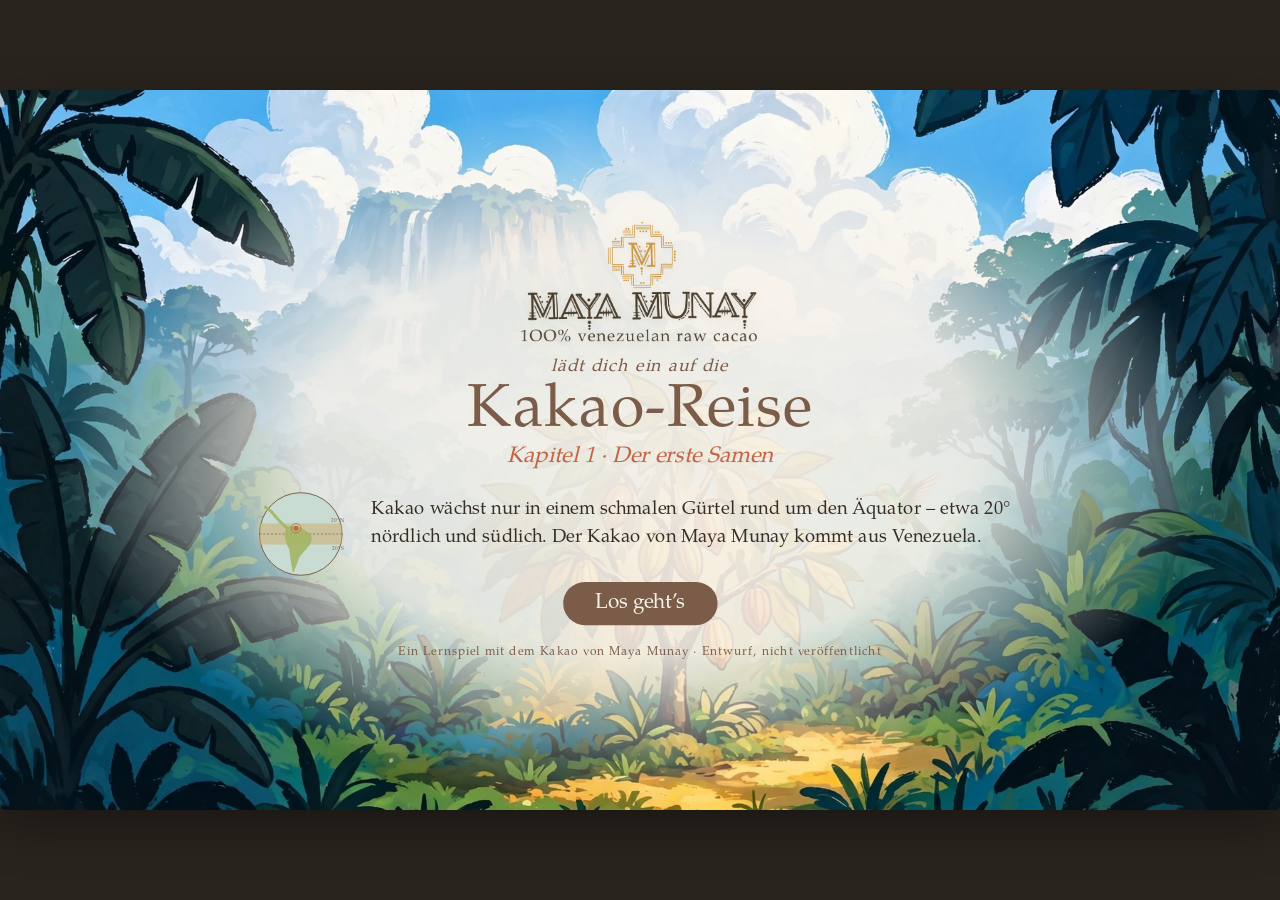
==== commit b6bfaf05: "Add files via upload" ====
--- a/index.html
+++ b/index.html
@@ -5,7 +5,7 @@
 <meta name="viewport" content="width=device-width, initial-scale=1, viewport-fit=cover">
 <title>Kakao-Reise · Maya Munay</title>
 <link rel="icon" type="image/png" href="assets/mm-zeichen.png">
-<link rel="stylesheet" href="spiel.css?v=77">
+<link rel="stylesheet" href="spiel.css?v=79">
 </head>
 <body>
 <!-- Ladebildschirm: zeigt Maya Munay, bis Bilder und Klänge da sind -->
@@ -445,21 +445,21 @@
   <!-- Tiefe: unscharfe Blätter ganz vorn (wandern schneller als die Welt) und ein dunklerer Bildrand -->
   <div class="ebene vorn-gemalt" data-tiefe="1.15" data-kamera="1.06" aria-hidden="true">
     <!-- Plätze berechnet (blatt_plaetze.py): bei keiner Kameraposition liegt ein Tier, Versteck, eine Bohne oder ein Pflanzplatz dahinter -->
-    <img src="bilder/platzhalter/figuren/vorn-rechts.webp" alt="" style="left:-740px;top:700px;height:460px">
-    <img class="gespiegelt" src="bilder/platzhalter/figuren/vorn-rechts.webp" alt="" style="left:1640px;top:660px;height:460px">
-    <img src="bilder/platzhalter/figuren/vorn-links.webp" alt="" style="left:1860px;top:500px;height:460px">
+    <img src="bilder/platzhalter/figuren/vorn-rechts-vorn.webp" alt="" style="left:-740px;top:700px;height:460px">
+    <img class="gespiegelt" src="bilder/platzhalter/figuren/vorn-rechts-vorn.webp" alt="" style="left:1640px;top:660px;height:460px">
+    <img src="bilder/platzhalter/figuren/vorn-links-vorn.webp" alt="" style="left:1860px;top:500px;height:460px">
     <!-- wenige kleine Büschel unten in der Mitte (ebenfalls berechnet: nichts dahinter) -->
-    <img src="bilder/platzhalter/figuren/vorn-links.webp" alt="" style="left:1060px;top:810px;height:140px">
-    <img class="gespiegelt" src="bilder/platzhalter/figuren/vorn-links.webp" alt="" style="left:150px;top:820px;height:180px">
+    <img src="bilder/platzhalter/figuren/vorn-links-vorn.webp" alt="" style="left:1060px;top:810px;height:140px">
+    <img class="gespiegelt" src="bilder/platzhalter/figuren/vorn-links-vorn.webp" alt="" style="left:150px;top:820px;height:180px">
     <!-- Blätter und Lianen, die von oben ins Bild hängen (nicht über Tieren, Kakaobaumkrone und den Erzählplätzen des Kolibris) -->
-    <img class="haengt" src="bilder/platzhalter/figuren/haengt-1.webp" alt="" style="left:-720px;top:-127px;height:340px">
-    <img class="haengt gespiegelt" src="bilder/platzhalter/figuren/haengt-1.webp" alt="" style="left:60px;top:-43px;height:260px">
-    <img class="haengt" src="bilder/platzhalter/figuren/haengt-2.webp" alt="" style="left:700px;top:-127px;height:340px">
-    <img class="haengt gespiegelt" src="bilder/platzhalter/figuren/haengt-2.webp" alt="" style="left:1180px;top:-8px;height:320px">
+    <img class="haengt" src="bilder/platzhalter/figuren/haengt-1-vorn.webp" alt="" style="left:-720px;top:-127px;height:340px">
+    <img class="haengt gespiegelt" src="bilder/platzhalter/figuren/haengt-1-vorn.webp" alt="" style="left:60px;top:-43px;height:260px">
+    <img class="haengt" src="bilder/platzhalter/figuren/haengt-2-vorn.webp" alt="" style="left:700px;top:-127px;height:340px">
+    <img class="haengt gespiegelt" src="bilder/platzhalter/figuren/haengt-2-vorn.webp" alt="" style="left:1180px;top:-8px;height:320px">
     <!-- der Morphofalter sitzt eingebettet in Blättern (er bleibt ganz sichtbar, das Farn-Versteck darunter zu höchstens einem Drittel bedeckt) -->
-    <img src="bilder/platzhalter/figuren/vorn-rechts.webp" alt="" style="left:50px;top:760px;height:280px">
-    <img src="bilder/platzhalter/figuren/vorn-links.webp" alt="" style="left:-50px;top:780px;height:200px">
-    <img class="haengt" src="bilder/platzhalter/figuren/haengt-2.webp" alt="" style="left:2020px;top:-143px;height:260px">
+    <img src="bilder/platzhalter/figuren/vorn-rechts-vorn.webp" alt="" style="left:50px;top:760px;height:280px">
+    <img src="bilder/platzhalter/figuren/vorn-links-vorn.webp" alt="" style="left:-50px;top:780px;height:200px">
+    <img class="haengt" src="bilder/platzhalter/figuren/haengt-2-vorn.webp" alt="" style="left:2020px;top:-143px;height:260px">
   </div>
   <div id="vignette" aria-hidden="true"></div>
 
@@ -656,11 +656,11 @@
 </main>
 </div>
 
-<script src="inhalt.js?v=77"></script>
-<script src="stimme/stimmen.js?v=77"></script>
-<script src="klang/aufnahmen.js?v=77"></script>
-<script src="klang.js?v=77"></script>
-<script src="entdecken.js?v=77"></script>
-<script src="spiel.js?v=77"></script>
+<script src="inhalt.js?v=79"></script>
+<script src="stimme/stimmen.js?v=79"></script>
+<script src="klang/aufnahmen.js?v=79"></script>
+<script src="klang.js?v=79"></script>
+<script src="entdecken.js?v=79"></script>
+<script src="spiel.js?v=79"></script>
 </body>
 </html>
--- a/spiel.css
+++ b/spiel.css
@@ -1082,3 +1082,20 @@
 body.handy .wissenskarte p { font-size: 22px; }
 body.handy #kapitel-fertig .satz, body.handy #kapitel-fertig .rest { font-size: 21px; }
 body.handy #kapitel-fertig .knopf { font-size: 23px; }
+
+/* ---------- Speicher sparen (06.11.: iPhone stürzte beim Querlegen ab) ---------- */
+/* Blätter vorn sind jetzt fertig weichgezeichnet – kein Filter mehr nötig */
+.vorn-gemalt img { filter: none; }
+/* Sternenhimmel und weißes Baum-Leuchten nur zeichnen, wenn sie gebraucht werden */
+.sternenhimmel { display: none; }
+#buehne.nachts .sternenhimmel { display: block; animation: sterneAuf 1.6s ease both; }
+@keyframes sterneAuf { from { opacity: 0; } to { opacity: 1; } }
+#buehne.nachts.regnet .sternenhimmel { animation: none; opacity: .25; }
+#baum-licht:not(.blitzt) { display: none; }
+/* Leichter Modus (Handy/Tablet): keine teuren Filter auf großen Flächen */
+body.leicht #dialog { -webkit-backdrop-filter: none; backdrop-filter: none; background: rgba(247,242,234,.9); }
+body.leicht .strahl-weich { filter: none; background: radial-gradient(ellipse 50% 70% at 50% 0, rgba(255,240,190,.42), rgba(255,226,150,.14) 55%, rgba(255,226,150,0) 100%); }
+body.leicht .wurfschatten { filter: brightness(0); }
+body.leicht #regenbogen i { filter: none; }
+body.leicht .wasserfall, body.leicht .fallglitzer circle { filter: none; }
+body.leicht #baum-licht { filter: brightness(0) invert(1) drop-shadow(0 0 14px #FFFFFF); }
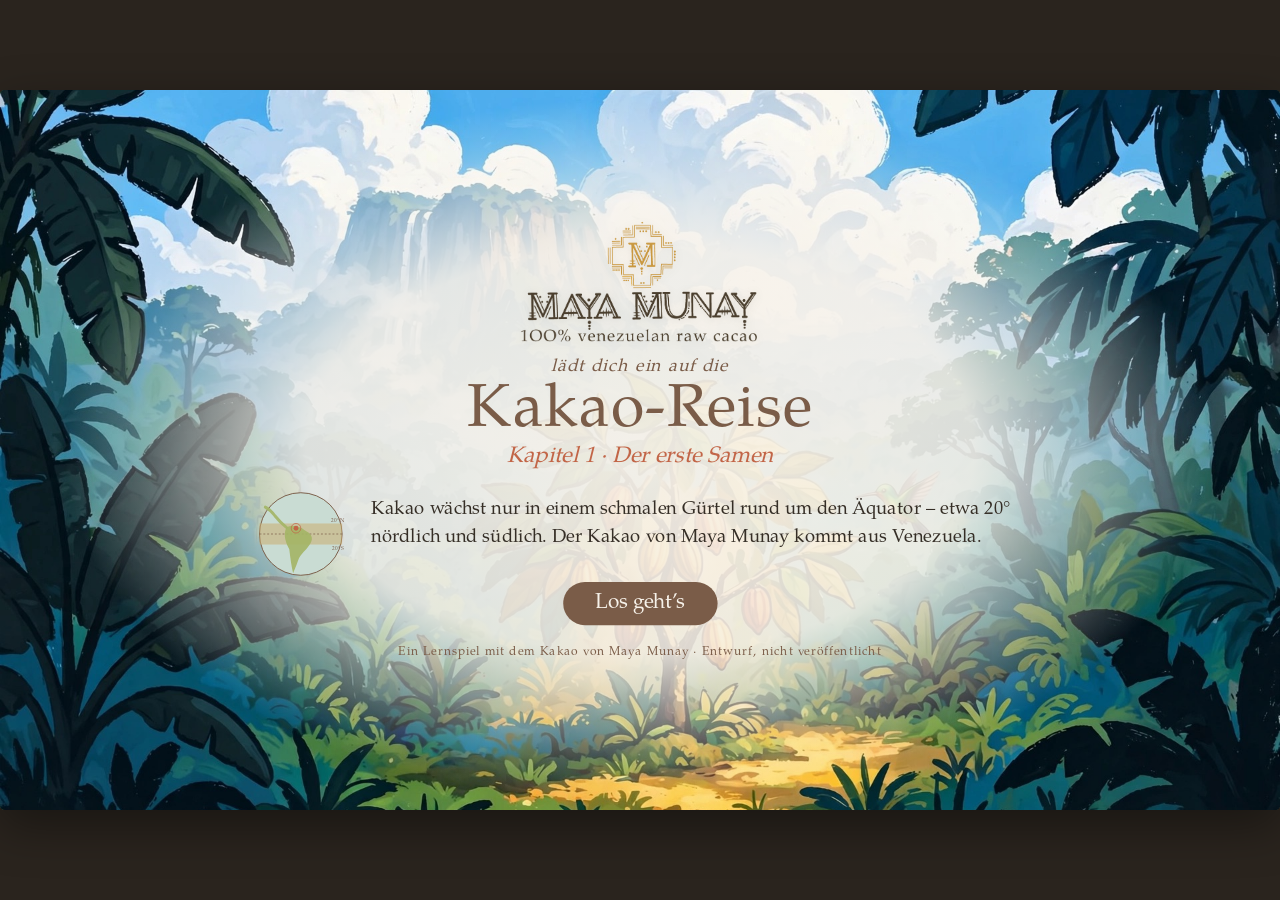
==== commit e41c60b7: "Add files via upload" ====
--- a/index.html
+++ b/index.html
@@ -5,7 +5,7 @@
 <meta name="viewport" content="width=device-width, initial-scale=1, viewport-fit=cover">
 <title>Kakao-Reise · Maya Munay</title>
 <link rel="icon" type="image/png" href="assets/mm-zeichen.png">
-<link rel="stylesheet" href="spiel.css?v=79">
+<link rel="stylesheet" href="spiel.css?v=80">
 </head>
 <body>
 <!-- Ladebildschirm: zeigt Maya Munay, bis Bilder und Klänge da sind -->
@@ -656,11 +656,11 @@
 </main>
 </div>
 
-<script src="inhalt.js?v=79"></script>
-<script src="stimme/stimmen.js?v=79"></script>
-<script src="klang/aufnahmen.js?v=79"></script>
-<script src="klang.js?v=79"></script>
-<script src="entdecken.js?v=79"></script>
-<script src="spiel.js?v=79"></script>
+<script src="inhalt.js?v=80"></script>
+<script src="stimme/stimmen.js?v=80"></script>
+<script src="klang/aufnahmen.js?v=80"></script>
+<script src="klang.js?v=80"></script>
+<script src="entdecken.js?v=80"></script>
+<script src="spiel.js?v=80"></script>
 </body>
 </html>
--- a/spiel.css
+++ b/spiel.css
@@ -1099,3 +1099,8 @@
 body.leicht #regenbogen i { filter: none; }
 body.leicht .wasserfall, body.leicht .fallglitzer circle { filter: none; }
 body.leicht #baum-licht { filter: brightness(0) invert(1) drop-shadow(0 0 14px #FFFFFF); }
+
+/* Ganz leichter Modus (nach einem Absturz automatisch): Tiefe-Effekte aus, nur das Spiel selbst */
+body.sehr-leicht .vorn-gemalt, body.sehr-leicht .strahl-weich, body.sehr-leicht .sonnenfleck, body.sehr-leicht #vignette,
+body.sehr-leicht .wurfschatten { display: none !important; }
+body.sehr-leicht .ebene { will-change: auto; }
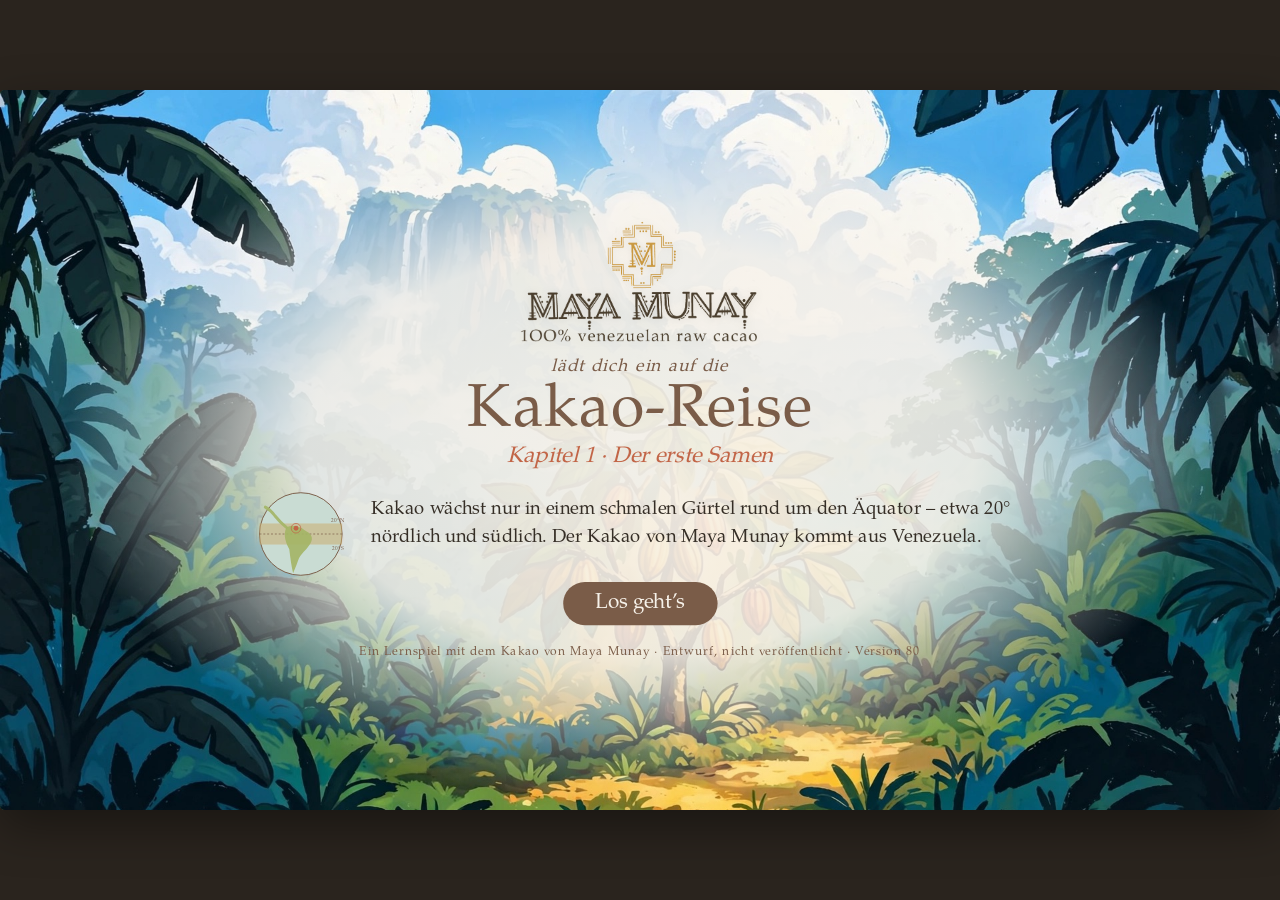
==== commit 7bcf4095: "Add files via upload" ====
--- a/index.html
+++ b/index.html
@@ -638,7 +638,7 @@
       <p class="intro"></p>
     </div>
     <div class="start-knoepfe"><button class="knopf gross" id="start">Los geht’s</button><button class="knopf hell" id="neu-beginnen" hidden></button></div>
-    <p class="klein">Ein Lernspiel mit dem Kakao von Maya&nbsp;Munay · Entwurf, nicht veröffentlicht</p>
+    <p class="klein">Ein Lernspiel mit dem Kakao von Maya&nbsp;Munay · Entwurf, nicht veröffentlicht · Version 80</p>
   </section>
 
   <!-- Schluss -->
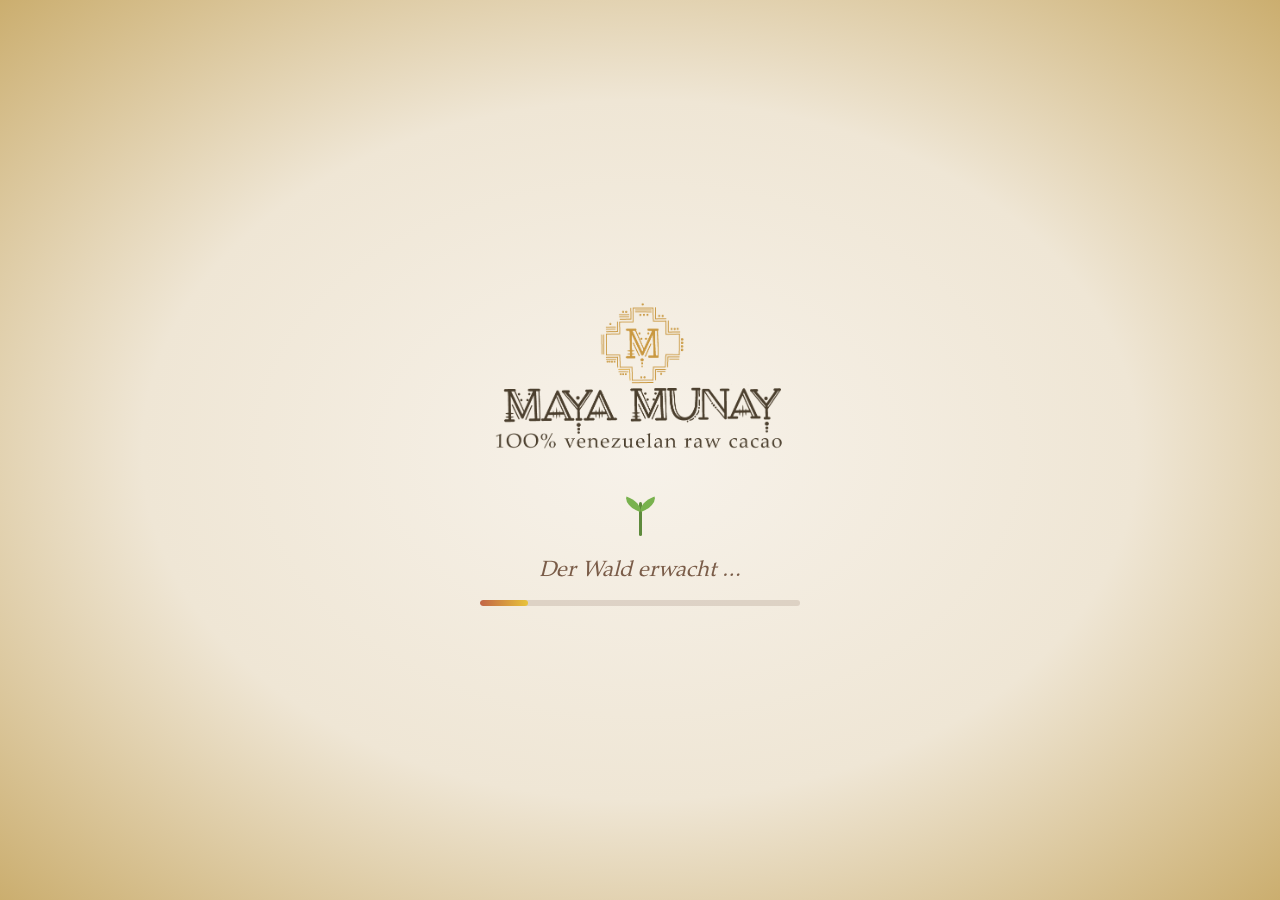
==== commit 0cce6b2b: "Add files via upload" ====
--- a/index.html
+++ b/index.html
@@ -5,7 +5,7 @@
 <meta name="viewport" content="width=device-width, initial-scale=1, viewport-fit=cover">
 <title>Kakao-Reise · Maya Munay</title>
 <link rel="icon" type="image/png" href="assets/mm-zeichen.png">
-<link rel="stylesheet" href="spiel.css?v=80">
+<link rel="stylesheet" href="spiel.css?v=90">
 </head>
 <body>
 <!-- Ladebildschirm: zeigt Maya Munay, bis Bilder und Klänge da sind -->
@@ -23,7 +23,7 @@
     <button class="knopf hell" id="hochkant-weiter">Trotzdem so spielen</button>
 </div>
 
-<!-- Gemeinsame Zeichen-Werkzeuge (Aquarell-Filter, Farbverläufe) -->
+<!-- Zeichen-Werkzeuge für die Legende und das Kolibri-Bild im Dialog -->
 <svg width="0" height="0" style="position:absolute" aria-hidden="true">
   <defs>
     <filter id="aquarell" x="-5%" y="-5%" width="110%" height="110%">
@@ -37,61 +37,6 @@
       <feTurbulence type="fractalNoise" baseFrequency="0.05" numOctaves="2" seed="2" result="w"/>
       <feDisplacementMap in="SourceGraphic" in2="w" scale="4" xChannelSelector="R" yChannelSelector="G"/>
     </filter>
-    <linearGradient id="himmel" x1="0" y1="0" x2="0" y2="1">
-      <stop offset="0" stop-color="#2C6BA8"/>
-      <stop offset=".38" stop-color="#4E95C9"/>
-      <stop offset=".62" stop-color="#93C8DC"/>
-      <stop offset=".8" stop-color="#D9EBDD"/>
-      <stop offset="1" stop-color="#F6E4B4"/>
-    </linearGradient>
-    <radialGradient id="sonnenschein">
-      <stop offset="0" stop-color="#FFF6D6" stop-opacity=".95"/>
-      <stop offset=".25" stop-color="#FFE7A6" stop-opacity=".55"/>
-      <stop offset="1" stop-color="#FFE7A6" stop-opacity="0"/>
-    </radialGradient>
-    <linearGradient id="dunst" x1="0" y1="0" x2="0" y2="1">
-      <stop offset="0" stop-color="#D6EBEC" stop-opacity="0"/>
-      <stop offset="1" stop-color="#D6EBEC" stop-opacity=".75"/>
-    </linearGradient>
-    <linearGradient id="dunst-nah" x1="0" y1="0" x2="0" y2="1">
-      <stop offset="0" stop-color="#CFE6DF" stop-opacity="0"/>
-      <stop offset=".6" stop-color="#CFE6DF" stop-opacity=".35"/>
-      <stop offset="1" stop-color="#CFE6DF" stop-opacity="0"/>
-    </linearGradient>
-    <linearGradient id="erde" x1="0" y1="0" x2="0" y2="1">
-      <stop offset="0" stop-color="#6FA845"/>
-      <stop offset=".12" stop-color="#5E963E"/>
-      <stop offset=".3" stop-color="#9C6A42"/>
-      <stop offset=".65" stop-color="#835236"/>
-      <stop offset="1" stop-color="#55331F"/>
-    </linearGradient>
-    <linearGradient id="hang" x1="0" y1="0" x2="0" y2="1">
-      <stop offset="0" stop-color="#C9BE78"/>
-      <stop offset=".5" stop-color="#A9AC62"/>
-      <stop offset="1" stop-color="#8A8A4E"/>
-    </linearGradient>
-    <linearGradient id="stamm" x1="0" y1="0" x2="1" y2="0">
-      <stop offset="0" stop-color="#46302A"/>
-      <stop offset=".45" stop-color="#6E4B36"/>
-      <stop offset=".8" stop-color="#A2714A"/>
-      <stop offset="1" stop-color="#C79A62"/>
-    </linearGradient>
-    <linearGradient id="wasser" x1="0" y1="0" x2="0" y2="1">
-      <stop offset="0" stop-color="#7CC6DE"/>
-      <stop offset=".5" stop-color="#4FA3C8"/>
-      <stop offset="1" stop-color="#2F7CA6"/>
-    </linearGradient>
-    <linearGradient id="stein" x1="0" y1="0" x2="0" y2="1">
-      <stop offset="0" stop-color="#CFC9BD"/>
-      <stop offset="1" stop-color="#8A847A"/>
-    </linearGradient>
-    <linearGradient id="strahl" x1="0" y1="0" x2="0" y2="1">
-      <stop offset="0" stop-color="#FFF4C8" stop-opacity="0"/>
-      <stop offset=".3" stop-color="#FFF4C8" stop-opacity=".05"/>
-      <stop offset=".5" stop-color="#FFF4C8" stop-opacity=".42"/>
-      <stop offset=".8" stop-color="#FFF4C8" stop-opacity=".14"/>
-      <stop offset="1" stop-color="#FFF4C8" stop-opacity="0"/>
-    </linearGradient>
     <linearGradient id="kolGruen" x1="0" y1="0" x2="1" y2="1">
       <stop offset="0" stop-color="#5DB59A"/>
       <stop offset="1" stop-color="#2F6B5E"/>
@@ -128,355 +73,9 @@
 <div id="rahmen">
 <main id="buehne" aria-label="Kakao-Reise, Kapitel 1">
 
-  <!-- Die Welt ist breiter als der Bildschirm (Bühnen-x von −500 bis 2100). data-kamera = wie stark die Ebene beim Umschauen mitwandert -->
-  <!-- Ebene 0: Himmel -->
-  <!-- Gemaltes Weltbild (Platzhalter von Muse, 2600 × 900). Ist es geladen, treten die gezeichneten Landschafts-Ebenen zurück. -->
-  <div class="ebene gemalt" data-tiefe="0.6" data-kamera="1" aria-hidden="true">
-    <img src="bilder/platzhalter/welt-tief.jpg" alt="">
-    <svg class="lebendig" viewBox="-500 0 2600 900" aria-hidden="true">
-      <defs><filter id="weich-rand"><feGaussianBlur stdDeviation="12"/></filter>
-      <filter id="wind-links" filterUnits="userSpaceOnUse" x="-500" y="0" width="560" height="330">
-        <feTurbulence type="fractalNoise" baseFrequency="0.018 0.026" numOctaves="1" seed="80" result="rauschen"/>
-        <feDisplacementMap in="SourceGraphic" in2="rauschen" scale="0" xChannelSelector="R" yChannelSelector="G">
-          <animate attributeName="scale" values="-9;9;-9" dur="6.0s" repeatCount="indefinite" calcMode="spline" keyTimes="0;.5;1" keySplines=".45 0 .55 1;.45 0 .55 1"/>
-        </feDisplacementMap></filter>
-      <mask id="maske-links" maskUnits="userSpaceOnUse" x="-540" y="-40" width="640" height="410"><path d="M-500 0 L40 0 L40 140 L-60 250 L-180 300 L-280 250 L-420 180 L-500 200 Z" fill="#fff" filter="url(#weich-rand)"/></mask>
-      <filter id="wind-mitte" filterUnits="userSpaceOnUse" x="320" y="0" width="1170" height="350">
-        <feTurbulence type="fractalNoise" baseFrequency="0.018 0.026" numOctaves="1" seed="46" result="rauschen"/>
-        <feDisplacementMap in="SourceGraphic" in2="rauschen" scale="0" xChannelSelector="R" yChannelSelector="G">
-          <animate attributeName="scale" values="-9;9;-9" dur="7.1s" repeatCount="indefinite" calcMode="spline" keyTimes="0;.5;1" keySplines=".45 0 .55 1;.45 0 .55 1"/>
-        </feDisplacementMap></filter>
-      <mask id="maske-mitte" maskUnits="userSpaceOnUse" x="280" y="-40" width="1250" height="430"><path d="M330 0 L1470 0 L1470 180 L1300 330 L900 330 L600 310 L380 250 L330 160 Z" fill="#fff" filter="url(#weich-rand)"/></mask>
-      <filter id="wind-palme" filterUnits="userSpaceOnUse" x="1850" y="20" width="260" height="230">
-        <feTurbulence type="fractalNoise" baseFrequency="0.018 0.026" numOctaves="1" seed="95" result="rauschen"/>
-        <feDisplacementMap in="SourceGraphic" in2="rauschen" scale="0" xChannelSelector="R" yChannelSelector="G">
-          <animate attributeName="scale" values="-9;9;-9" dur="6.8s" repeatCount="indefinite" calcMode="spline" keyTimes="0;.5;1" keySplines=".45 0 .55 1;.45 0 .55 1"/>
-        </feDisplacementMap></filter>
-      <mask id="maske-palme" maskUnits="userSpaceOnUse" x="1810" y="-20" width="340" height="310"><path d="M1860 30 L2100 30 L2100 230 L1860 230 Z" fill="#fff" filter="url(#weich-rand)"/></mask>
-      <filter id="wellen" filterUnits="userSpaceOnUse" x="-500" y="600" width="460" height="300">
-        <feTurbulence type="fractalNoise" baseFrequency="0.012 0.07" numOctaves="2" seed="11" result="rauschen"/>
-        <feDisplacementMap in="SourceGraphic" in2="rauschen" scale="0" xChannelSelector="R" yChannelSelector="G">
-          <animate attributeName="scale" values="-8;8;-8" dur="2.6s" repeatCount="indefinite" calcMode="spline" keyTimes="0;.5;1" keySplines=".45 0 .55 1;.45 0 .55 1"/>
-        </feDisplacementMap></filter>
-      <mask id="maske-fluss" maskUnits="userSpaceOnUse" x="-540" y="560" width="540" height="380"><path d="M-500 680 L-300 662 L-200 640 L-60 612 L-60 640 L-160 668 L-215 700 L-260 750 L-310 790 L-330 900 L-500 900 Z" fill="#fff" filter="url(#weich-rand)"/></mask>
-      <clipPath id="fluss-form"><path d="M-500 680 L-300 662 L-200 640 L-60 612 L-60 640 L-160 668 L-215 700 L-260 750 L-310 790 L-330 900 L-500 900 Z"/></clipPath></defs>
-      <image class="wiegt" href="bilder/platzhalter/welt-tief.jpg" x="-500" y="0" width="2600" height="900" filter="url(#wind-links)" mask="url(#maske-links)"/>
-      <image class="wiegt" href="bilder/platzhalter/welt-tief.jpg" x="-500" y="0" width="2600" height="900" filter="url(#wind-mitte)" mask="url(#maske-mitte)"/>
-      <image class="wiegt" href="bilder/platzhalter/welt-tief.jpg" x="-500" y="0" width="2600" height="900" filter="url(#wind-palme)" mask="url(#maske-palme)"/>
-      <image class="wiegt" href="bilder/platzhalter/welt-tief.jpg" x="-500" y="0" width="2600" height="900" filter="url(#wellen)" mask="url(#maske-fluss)"/>
-      <g class="flussglitzer" clip-path="url(#fluss-form)" stroke="#FFFFFF" stroke-width="2.6" stroke-linecap="round"><path d="M-284 825 l16 -4" style="animation-delay:-0.2s"/><path d="M-415 722 l17 -4" style="animation-delay:-0.4s"/><path d="M-383 801 l13 -4" style="animation-delay:-3.5s"/><path d="M-334 808 l11 -5" style="animation-delay:-1.8s"/><path d="M-424 854 l10 -5" style="animation-delay:-3.8s"/><path d="M-412 677 l13 -4" style="animation-delay:-3.5s"/><path d="M-251 680 l18 -4" style="animation-delay:-3.9s"/><path d="M-336 645 l13 -6" style="animation-delay:-1.1s"/><path d="M-354 820 l15 -5" style="animation-delay:-2.8s"/><path d="M-447 718 l12 -5" style="animation-delay:-0.7s"/><path d="M-305 679 l12 -6" style="animation-delay:-3.8s"/><path d="M-345 729 l14 -4" style="animation-delay:-1.5s"/><path d="M-176 740 l16 -5" style="animation-delay:-3.8s"/><path d="M-428 694 l17 -4" style="animation-delay:-2.0s"/><path d="M-158 695 l14 -5" style="animation-delay:-3.1s"/><path d="M-341 705 l13 -6" style="animation-delay:-0.8s"/></g>
-      <g class="wasserfall" stroke="#F0FFFF" stroke-linecap="round" fill="none"><path d="M135 305 Q113 362 101 480" stroke-width="4.0" style="animation-delay:-0.83s;animation-duration:1.05s"/><path d="M141 303 Q122 362 112 480" stroke-width="4.0" style="animation-delay:-0.26s;animation-duration:1.12s"/><path d="M147 304 Q131 362 123 480" stroke-width="4.0" style="animation-delay:-0.61s;animation-duration:1.00s"/><path d="M163 300 L162 480" stroke-width="4.8" style="animation-delay:-0.00s;animation-duration:0.95s"/><path d="M172 300 L172 480" stroke-width="4.8" style="animation-delay:-0.08s;animation-duration:1.12s"/><path d="M181 300 L180 480" stroke-width="4.8" style="animation-delay:-0.28s;animation-duration:0.82s"/><path d="M207 297 L209 470" stroke-width="3.3" style="animation-delay:-0.89s;animation-duration:1.15s"/><path d="M213 297 L213 470" stroke-width="3.3" style="animation-delay:-0.04s;animation-duration:0.93s"/><path d="M219 297 L219 470" stroke-width="3.3" style="animation-delay:-0.14s;animation-duration:1.18s"/><path d="M286 315 L285 480" stroke-width="4.4" style="animation-delay:-0.19s;animation-duration:1.13s"/><path d="M294 315 L292 480" stroke-width="4.4" style="animation-delay:-1.11s;animation-duration:0.98s"/><path d="M332 315 L332 470" stroke-width="3.9" style="animation-delay:-0.41s;animation-duration:0.99s"/><path d="M338 315 L337 470" stroke-width="3.9" style="animation-delay:-0.04s;animation-duration:1.15s"/><path d="M361 312 L360 420" stroke-width="3.3" style="animation-delay:-0.94s;animation-duration:0.88s"/><path d="M388 305 L389 470" stroke-width="3.9" style="animation-delay:-1.07s;animation-duration:1.10s"/><path d="M394 305 L396 470" stroke-width="3.9" style="animation-delay:-0.70s;animation-duration:1.09s"/></g>
-      <g class="gischt" fill="#FFFFFF"><ellipse cx="140" cy="480" rx="60" ry="16" style="animation-delay:0.0s"/><ellipse cx="210" cy="478" rx="40" ry="12" style="animation-delay:-0.7s"/><ellipse cx="300" cy="482" rx="50" ry="14" style="animation-delay:-1.4s"/><ellipse cx="370" cy="474" rx="45" ry="12" style="animation-delay:-2.1s"/></g><g class="fallglitzer" fill="#E8FFFF"><circle cx="134" cy="385" r="2.4" style="animation-delay:-0.8s;animation-duration:4.3s"/><circle cx="375" cy="372" r="1.7" style="animation-delay:-1.8s;animation-duration:3.3s"/><circle cx="408" cy="367" r="1.2" style="animation-delay:-0.4s;animation-duration:3.9s"/><circle cx="408" cy="389" r="1.9" style="animation-delay:-2.2s;animation-duration:4.0s"/><circle cx="165" cy="412" r="2.0" style="animation-delay:-2.5s;animation-duration:2.9s"/><circle cx="149" cy="360" r="2.5" style="animation-delay:-1.4s;animation-duration:3.7s"/><circle cx="192" cy="311" r="1.3" style="animation-delay:-3.3s;animation-duration:4.1s"/><circle cx="213" cy="427" r="2.1" style="animation-delay:-3.6s;animation-duration:4.4s"/><circle cx="223" cy="488" r="2.5" style="animation-delay:-2.4s;animation-duration:4.3s"/><circle cx="250" cy="365" r="1.5" style="animation-delay:-3.5s;animation-duration:2.8s"/><circle cx="117" cy="451" r="2.3" style="animation-delay:-1.9s;animation-duration:4.2s"/><circle cx="111" cy="342" r="1.6" style="animation-delay:-1.7s;animation-duration:2.8s"/><circle cx="117" cy="358" r="2.5" style="animation-delay:-3.9s;animation-duration:4.0s"/><circle cx="246" cy="340" r="2.5" style="animation-delay:-2.1s;animation-duration:4.0s"/><circle cx="104" cy="332" r="2.4" style="animation-delay:-3.2s;animation-duration:4.3s"/><circle cx="284" cy="375" r="2.0" style="animation-delay:-3.4s;animation-duration:3.1s"/><circle cx="263" cy="345" r="2.3" style="animation-delay:-0.0s;animation-duration:3.9s"/><circle cx="396" cy="295" r="2.0" style="animation-delay:-2.6s;animation-duration:4.2s"/><circle cx="279" cy="341" r="1.8" style="animation-delay:-3.8s;animation-duration:4.3s"/><circle cx="137" cy="309" r="1.3" style="animation-delay:-0.1s;animation-duration:3.4s"/><circle cx="139" cy="463" r="2.1" style="animation-delay:-0.5s;animation-duration:3.6s"/><circle cx="197" cy="389" r="1.5" style="animation-delay:-0.7s;animation-duration:2.9s"/><circle cx="214" cy="432" r="2.0" style="animation-delay:-0.2s;animation-duration:3.9s"/><circle cx="370" cy="445" r="2.3" style="animation-delay:-0.0s;animation-duration:3.4s"/><circle cx="115" cy="443" r="1.4" style="animation-delay:-2.8s;animation-duration:3.0s"/><circle cx="314" cy="353" r="1.3" style="animation-delay:-1.6s;animation-duration:3.1s"/></g>
-    </svg>
-    <i class="schattenfleck"></i>
-  </div>
-  <div class="ebene himmel" data-tiefe="0.04" data-kamera="0.08">
-    <svg class="flaeche" style="left:-120px;width:1840px" viewBox="-120 0 1840 900">
-      <rect x="-120" y="0" width="1840" height="900" fill="url(#himmel)"/>
-      <circle cx="1250" cy="200" r="460" fill="url(#sonnenschein)"/>
-      <circle cx="1250" cy="200" r="96" fill="#FFF1C2" opacity=".45" filter="url(#weich)"/>
-      <circle cx="1250" cy="200" r="62" fill="#FFF8E2"/>
-      <g id="wolken"></g>
-      <g class="aras" aria-hidden="true">
-        <g class="ara" transform="translate(0 0)">
-          <path class="ara-schwanz" d="M-4 4 L-58 22 L-54 14 L-60 10 L-6 0Z" fill="#C8352B"/>
-          <path d="M-4 4 L-50 20" stroke="#3E7FC4" stroke-width="3"/>
-          <ellipse cx="6" cy="0" rx="18" ry="8" fill="#D63A2E"/>
-          <circle cx="24" cy="-4" r="7" fill="#D63A2E"/><circle cx="26" cy="-5" r="2.4" fill="#F7F2EA"/>
-          <path d="M30 -6 C36 -6 37 0 32 2Z" fill="#2A2420"/>
-          <g class="ara-fluegel"><path d="M0 -2 C-6 -30 8 -46 20 -48 C14 -34 16 -18 10 -2Z" fill="#E8C33A"/><path d="M8 -26 C10 -40 18 -46 20 -48 C18 -38 16 -30 12 -20Z" fill="#3E7FC4"/></g>
-        </g>
-        <g class="ara zwei" transform="translate(-70 26) scale(.85)">
-          <path d="M-4 4 L-58 22 L-54 14 L-60 10 L-6 0Z" fill="#C8352B"/>
-          <ellipse cx="6" cy="0" rx="18" ry="8" fill="#D63A2E"/>
-          <circle cx="24" cy="-4" r="7" fill="#D63A2E"/><circle cx="26" cy="-5" r="2.4" fill="#F7F2EA"/>
-          <path d="M30 -6 C36 -6 37 0 32 2Z" fill="#2A2420"/>
-          <g class="ara-fluegel"><path d="M0 -2 C-6 -30 8 -46 20 -48 C14 -34 16 -18 10 -2Z" fill="#E8C33A"/><path d="M8 -26 C10 -40 18 -46 20 -48 C18 -38 16 -30 12 -20Z" fill="#3E7FC4"/></g>
-        </g>
-      </g>
-    </svg>
-  </div>
-
-  <!-- Ebene 1: Tafelberge in der Ferne, blauviolett im Dunst -->
-  <div class="ebene landschaft" data-tiefe="0.12" data-kamera="0.18">
-    <svg class="flaeche" style="left:-170px;width:1940px" viewBox="-170 0 1940 900">
-      <path d="M-170 520 C0 474 120 446 260 462 S520 424 700 452 S980 404 1160 442 S1480 420 1770 472 L1770 720 L-170 720Z" fill="#A9B9DD"/>
-      <!-- Tafelberg links mit Wasserfall -->
-      <path d="M40 560 L86 360 C90 346 104 340 124 338 L392 334 C410 334 420 340 424 354 L470 560Z" fill="#8193C6"/>
-      <path d="M90 360 C94 348 106 342 124 340 L392 336 C406 336 414 342 418 354 L414 366 L94 368Z" fill="#B3C2E4"/>
-      <g stroke="#6F81B6" stroke-width="3" opacity=".6" fill="none"><path d="M140 372 L124 540"/><path d="M210 372 L204 548"/><path d="M360 372 L380 548"/></g>
-      <path class="fall" d="M296 338 C298 400 300 470 302 552" stroke="#F4FAFF" stroke-width="7" fill="none" stroke-linecap="round"/>
-      <ellipse cx="302" cy="552" rx="36" ry="12" fill="#F4FAFF" opacity=".7" filter="url(#weich)"/>
-      <!-- kleiner Tafelberg rechts -->
-      <path d="M1370 540 L1396 410 L1566 404 L1600 540Z" fill="#8E9FCC"/>
-      <path d="M1398 412 L1566 406 L1564 418 L1398 422Z" fill="#B8C6E6"/>
-      <path d="M-170 596 C60 548 240 566 420 548 S760 576 960 548 S1300 566 1500 542 S1700 566 1770 574 L1770 740 L-170 740Z" fill="#7F98C4"/>
-      <rect x="-170" y="430" width="1940" height="330" fill="url(#dunst)"/>
-    </svg>
-  </div>
-
-  <!-- Ebene 2: Regenwald-Hügel, türkisgrün -->
-  <div class="ebene landschaft" data-tiefe="0.3" data-kamera="0.38">
-    <svg class="flaeche" style="left:-270px;width:2140px" viewBox="-270 0 2140 900">
-      <g id="riesen"></g>
-      <g filter="url(#aquarell)">
-        <g id="kronen-hinten"></g>
-        <path d="M-270 578 C100 548 400 566 800 554 S1400 548 1870 572 L1870 760 L-270 760Z" fill="#3F7E5E"/>
-        <g id="kronen-vorn"></g>
-      </g>
-      <rect x="-270" y="470" width="2140" height="140" fill="url(#dunst-nah)"/>
-      <g class="voegel">
-        <path d="M0 0 q8 -7 16 0 q8 -7 16 0" /><path d="M40 18 q6 -5 12 0 q6 -5 12 0"/>
-      </g>
-    </svg>
-  </div>
-
-  <!-- Ebene 3: Boden mit den drei Plätzen, links Fluss und Kapokbaum, rechts Anhöhe mit Palme -->
-  <div class="ebene landschaft boden" data-tiefe="0.6" data-kamera="1">
-    <svg class="flaeche" style="left:-600px;width:2800px" viewBox="-600 0 2800 900">
-      <!-- großer Kapokbaum links (hinter dem Boden) -->
-      <g filter="url(#aquarell)">
-        <path d="M-440 650 C-428 460 -448 250 -420 0 L-318 0 C-300 250 -330 460 -306 650Z" fill="url(#stamm)"/>
-        <path d="M-520 660 C-480 640 -456 610 -440 540 L-420 650Z M-300 652 C-270 640 -232 650 -200 664 C-250 640 -290 600 -316 540Z M-400 660 C-396 620 -388 590 -376 560 L-356 660Z" fill="#6B4A38"/>
-        <path d="M-432 420 C-438 380 -436 330 -430 300 L-420 300 C-424 340 -424 380 -420 420Z" fill="#6E9A44" opacity=".8"/>
-      </g>
-      <g filter="url(#aquarell)">
-        <!-- Boden -->
-        <path d="M-600 640 C-400 622 -200 616 0 612 C300 590 600 600 800 596 S1150 590 1250 560 C1340 520 1420 470 1520 480 C1600 488 1660 500 1720 496 C1850 488 2000 476 2200 482 L2200 900 L-600 900Z" fill="url(#erde)"/>
-        <!-- Fluss links -->
-        <path d="M-600 712 C-460 700 -320 664 -210 642 C-160 632 -120 628 -86 628 C-64 642 -124 664 -184 694 C-264 736 -330 806 -306 900 L-600 900Z" fill="url(#wasser)"/>
-        <path d="M-560 730 C-450 716 -350 690 -250 664 M-520 790 C-430 760 -360 730 -290 700 M-480 860 C-420 830 -380 800 -340 760" stroke="#2E6E8E" stroke-width="3" fill="none" opacity=".35"/>
-        <g fill="url(#stein)"><ellipse cx="-420" cy="760" rx="34" ry="14"/><ellipse cx="-250" cy="700" rx="24" ry="10"/><ellipse cx="-520" cy="840" rx="40" ry="16"/></g>
-        <!-- Weg zum Baum -->
-        <path d="M560 900 C620 846 590 800 700 768 C780 746 880 752 940 748 C980 760 900 786 830 806 C760 830 760 870 790 900Z" fill="#D2A06A" opacity=".55"/>
-        <!-- Sonniges Feld -->
-        <ellipse cx="300" cy="732" rx="260" ry="74" fill="#E6BE5A" opacity=".85"/>
-        <g stroke="#A97C46" stroke-width="2" fill="none" opacity=".55">
-          <path d="M170 735 l40 -6 l18 14 l30 -4"/><path d="M300 760 l-26 8 l-14 -10"/><path d="M360 712 l34 8 l20 -8"/>
-        </g>
-        <g id="trockengras" stroke="#C99A3E" stroke-width="3" fill="none" stroke-linecap="round"></g>
-        <!-- violetter Schatten unter den Bäumen -->
-        <ellipse cx="820" cy="712" rx="300" ry="50" fill="#2B3A5A" opacity=".26"/>
-        <!-- Schattenbäume -->
-        <path d="M604 724 C612 560 596 420 624 120 L652 120 C640 420 660 560 656 724Z" fill="url(#stamm)"/>
-        <path d="M980 724 C988 560 972 400 1002 90 L1032 90 C1014 400 1034 560 1030 724Z" fill="url(#stamm)"/>
-        <path d="M580 728 C596 712 606 696 610 668 L620 726Z M650 726 C664 704 668 690 668 668 C680 696 696 716 716 730Z M956 728 C970 712 980 696 984 668 L994 726Z M1026 726 C1040 706 1044 690 1044 668 C1056 698 1070 716 1090 730Z" fill="#5E3E30"/>
-        <path d="M640 330 C700 300 740 280 790 270" stroke="#6E4B36" stroke-width="9" fill="none"/>
-        <path d="M1010 260 C950 240 900 236 860 238" stroke="#6E4B36" stroke-width="8" fill="none"/>
-        <path d="M608 520 C606 470 608 430 612 400 L622 400 C618 440 616 480 618 520Z M984 480 C982 430 984 390 988 360 L998 360 C994 400 992 440 994 480Z" fill="#6E9A44" opacity=".85"/>
-        <!-- Bananenstaude -->
-        <g transform="translate(1100 720)">
-          <path d="M-9 0 C-7 -60 -11 -120 -5 -170 L6 -170 C4 -120 9 -60 9 0Z" fill="#7FA848"/>
-          <g fill="#7CC04A" id="banane-blaetter">
-            <path d="M0 -170 C-60 -220 -130 -210 -170 -170 C-120 -190 -60 -190 0 -160Z"/>
-            <path d="M0 -170 C50 -240 120 -250 170 -215 C110 -225 60 -210 2 -160Z" fill="#95D05A"/>
-            <path d="M0 -172 C-20 -240 -10 -290 20 -320 C10 -270 10 -220 4 -168Z" fill="#A9DC6A"/>
-            <path d="M0 -168 C60 -170 120 -140 150 -95 C100 -130 50 -150 0 -158Z" fill="#5E9A3A"/>
-            <path d="M0 -168 C-70 -150 -120 -110 -140 -60 C-100 -110 -50 -140 0 -158Z" fill="#6AAE42"/>
-          </g>
-        </g>
-        <!-- Windiger Hang rechts, weiter bis zur Anhöhe -->
-        <path d="M1170 652 C1250 582 1340 516 1440 500 C1530 488 1610 500 1700 496 C1850 490 2000 480 2200 486 L2200 724 L1170 724Z" fill="url(#hang)"/>
-        <path d="M1240 640 C1310 590 1380 560 1460 548" stroke="#E2D59A" stroke-width="6" fill="none" opacity=".6"/>
-        <g fill="url(#stein)">
-          <path d="M1300 600 q30 -30 66 -10 q14 20 -10 28 q-40 8 -56 -18Z"/>
-          <path d="M1430 540 q24 -26 52 -8 q10 18 -10 24 q-30 6 -42 -16Z"/>
-          <path id="kullerstein" d="M1370 650 q40 -24 70 0 q6 20 -24 22 q-40 0 -46 -22Z"/>
-          <path d="M1520 600 q20 -18 44 -4 q8 14 -8 18 q-26 4 -36 -14Z"/>
-          <path d="M1770 500 q40 -70 110 -60 q50 20 40 60 q-60 16 -150 0Z"/>
-        </g>
-        <!-- Palme auf der Anhöhe -->
-        <path d="M2010 492 C2004 400 2020 300 2050 196 L2060 198 C2034 300 2022 400 2026 492Z" fill="url(#stamm)"/>
-        <g transform="translate(2054 196)" id="palmkrone"></g>
-        <g id="hanggras" stroke="#8E9A52" stroke-width="3" fill="none" stroke-linecap="round"></g>
-      </g>
-      <!-- Heliconien: Farbtupfer -->
-      <g class="heliconie" transform="translate(1720 498)"><path d="M0 0 L0 -70" stroke="#4E7A34" stroke-width="4"/><path d="M0 -20 l22 -6 l-20 -6 Z M0 -34 l-22 -6 l20 -6Z M0 -48 l20 -6 l-18 -6Z M0 -62 l-16 -5 l14 -5Z" fill="#E0412E"/><path d="M0 -20 l18 -5 M0 -34 l-18 -5 M0 -48 l16 -5" stroke="#F2C14E" stroke-width="2.5"/></g>
-      <g class="heliconie" transform="translate(-140 640) scale(1.2)"><path d="M0 0 L0 -70" stroke="#4E7A34" stroke-width="4"/><path d="M0 -20 l22 -6 l-20 -6 Z M0 -34 l-22 -6 l20 -6Z M0 -48 l20 -6 l-18 -6Z M0 -62 l-16 -5 l14 -5Z" fill="#E0412E"/><path d="M0 -20 l18 -5 M0 -34 l-18 -5 M0 -48 l16 -5" stroke="#F2C14E" stroke-width="2.5"/></g>
-      <g id="bunte-blumen"></g>
-      <!-- Baumkronen (über allem in dieser Ebene) -->
-      <g filter="url(#aquarell)" id="ceibakrone"></g>
-      <g filter="url(#aquarell)" id="schattenkrone"></g>
-      <g id="lianen" fill="none" stroke-linecap="round"></g>
-      <g class="windlinien" stroke="#FFF8EA" stroke-width="3" fill="none" stroke-linecap="round" opacity=".7">
-        <path d="M1260 470 q60 -14 120 0 t120 0"/>
-        <path d="M1320 520 q50 -10 100 0 t90 0"/>
-        <path d="M1240 560 q40 -8 80 0"/>
-      </g>
-      <!-- Glitzern auf dem Fluss -->
-      <g class="glitzer" stroke="#FFFFFF" stroke-width="3" stroke-linecap="round" opacity=".8">
-        <path d="M-470 740 l26 -6"/><path d="M-330 690 l20 -5"/><path d="M-420 820 l30 -8"/><path d="M-210 660 l16 -4"/>
-      </g>
-    </svg>
-  </div>
-
-  <!-- Lichtstrahlen durchs Blätterdach -->
-  <div class="ebene strahlen" data-tiefe="0.6" data-kamera="0.9" aria-hidden="true">
-    <svg class="flaeche" style="left:-560px;width:2720px" viewBox="-560 0 2720 900">
-      <g fill="url(#strahl)">
-        <path class="strahl" d="M1080 0 L1170 0 L860 900 L700 900Z"/>
-        <path class="strahl s2" d="M1230 0 L1290 0 L1100 900 L990 900Z"/>
-        <path class="strahl s3" d="M900 0 L950 0 L560 900 L470 900Z"/>
-        <path class="strahl s2" d="M-260 0 L-200 0 L-420 900 L-520 900Z"/>
-        <path class="strahl" d="M1900 0 L1980 0 L1760 900 L1640 900Z"/>
-      </g>
-    </svg>
-    <div class="strahl-weich" style="left:380px"></div><div class="strahl-weich s2" style="left:700px"></div><div class="strahl-weich s3" style="left:1180px"></div><div class="strahl-weich s2" style="left:-300px"></div><div class="strahl-weich" style="left:1760px"></div>
-    <div id="lichtstaub"></div>
-  </div>
-
-  <!-- Ebene 4: Spielfläche (gleiche Tiefe wie der Boden) -->
-  <div class="ebene" data-tiefe="0.6" data-kamera="1" id="spielflaeche">
-    <!-- Die drei Plätze -->
-    <button class="ort" data-ort="sonne" style="left:150px;top:640px;width:300px;height:160px" aria-label="Offenes Feld"><span></span></button>
-    <button class="ort" data-ort="schatten" style="left:680px;top:620px;width:260px;height:160px" aria-label="Unter den großen Bäumen"><span></span></button>
-    <button class="ort" data-ort="hang" style="left:1280px;top:470px;width:300px;height:180px" aria-label="Windiger Hang"><span></span></button>
-
-    <!-- gemalte Bananenstaude und Kokospalme (liegen über den alten im Weltbild, hinter dem Kakaobaum) -->
-    <!-- Schatten: weiche Kronenschatten der gemalten Bäume und Wurfschatten der Figuren (Licht von links vorn) -->
-    <i class="bodenschatten" style="left:-560px;top:660px;width:420px;height:90px" aria-hidden="true"></i>
-    <i class="bodenschatten" style="left:520px;top:690px;width:430px;height:84px" aria-hidden="true"></i>
-    <i class="bodenschatten" style="left:900px;top:702px;width:400px;height:80px" aria-hidden="true"></i>
-    <svg id="baum-schatten" class="wurfschatten stufe-0" viewBox="0 0 300 320" style="left:545px;top:210px" aria-hidden="true"><g><image class="b1" href="bilder/platzhalter/figuren/baum1.webp" x="131.5" y="254" width="37" height="52"/><image class="b2" href="bilder/platzhalter/figuren/baum2.webp" x="89" y="174" width="122" height="130"/><image class="b3" href="bilder/platzhalter/figuren/baum3.webp" x="16.5" y="15" width="267" height="300"/><image class="b4" href="bilder/platzhalter/figuren/baum4.webp" x="16.5" y="15" width="267" height="300"/><image class="b5" href="bilder/platzhalter/figuren/baum5.webp" x="16.5" y="15" width="267" height="300"/></g></svg>
-    <img id="schatten-bananenstaude" class="wurfschatten" src="bilder/platzhalter/figuren/bananenstaude.webp" alt="" aria-hidden="true">
-    <img id="schatten-kokospalme" class="wurfschatten" src="bilder/platzhalter/figuren/palme.webp" alt="" aria-hidden="true">
-    <img id="bananenstaude" src="bilder/platzhalter/figuren/bananenstaude.webp" alt="" aria-hidden="true">
-    <img id="kokospalme" src="bilder/platzhalter/figuren/palme.webp" alt="" aria-hidden="true">
-
-    <!-- Sri Yantra, auf dem der Baum gepflanzt wird (perspektivisch auf dem Boden) -->
-    <svg id="yantra" viewBox="0 0 1600 900" aria-hidden="true"><g transform="translate(800 748) scale(1 .34)"><path d="M-92.6 -73.2 L92.6 -73.2 L0 115.6 Z" pathLength="1" style="--i:0"/><path d="M-82.1 -51.9 L82.1 -51.9 L0 85.0 Z" pathLength="1" style="--i:1"/><path d="M-53.8 -28.3 L53.8 -28.3 L0 61.4 Z" pathLength="1" style="--i:2"/><path d="M-31.2 -13.0 L31.2 -13.0 L0 38.9 Z" pathLength="1" style="--i:3"/><path d="M-12.0 3.5 L12.0 3.5 L0 23.6 Z" pathLength="1" style="--i:4"/><path d="M-92.6 73.2 L92.6 73.2 L0 -115.6 Z" pathLength="1" style="--i:5"/><path d="M-79.3 49.6 L79.3 49.6 L0 -82.6 Z" pathLength="1" style="--i:6"/><path d="M-48.9 24.8 L48.9 24.8 L0 -56.6 Z" pathLength="1" style="--i:7"/><path d="M-25.5 9.4 L25.5 9.4 L0 -33.0 Z" pathLength="1" style="--i:8"/><path d="M-118.0 0 A118.0 118.0 0 1 0 118.0 0 A118.0 118.0 0 1 0 -118.0 0" pathLength="1" style="--i:9"/><path d="M-41.7 -110.4 Q-26.8 -133.0 0.0 -141.6 Q26.8 -133.0 41.7 -110.4" pathLength="1" style="--i:10"/><path d="M48.6 -107.5 Q75.1 -113.0 100.1 -100.1 Q113.0 -75.1 107.5 -48.6" pathLength="1" style="--i:11"/><path d="M110.4 -41.7 Q133.0 -26.8 141.6 0.0 Q133.0 26.8 110.4 41.7" pathLength="1" style="--i:12"/><path d="M107.5 48.6 Q113.0 75.1 100.1 100.1 Q75.1 113.0 48.6 107.5" pathLength="1" style="--i:13"/><path d="M41.7 110.4 Q26.8 133.0 0.0 141.6 Q-26.8 133.0 -41.7 110.4" pathLength="1" style="--i:14"/><path d="M-48.6 107.5 Q-75.1 113.0 -100.1 100.1 Q-113.0 75.1 -107.5 48.6" pathLength="1" style="--i:15"/><path d="M-110.4 41.7 Q-133.0 26.8 -141.6 0.0 Q-133.0 -26.8 -110.4 -41.7" pathLength="1" style="--i:16"/><path d="M-107.5 -48.6 Q-113.0 -75.1 -100.1 -100.1 Q-75.1 -113.0 -48.6 -107.5" pathLength="1" style="--i:17"/><path d="M-144.0 0 A144.0 144.0 0 1 0 144.0 0 A144.0 144.0 0 1 0 -144.0 0" pathLength="1" style="--i:18"/><path d="M-25.9 -141.6 Q-16.0 -160.9 0.0 -167.6 Q16.0 -160.9 25.9 -141.6" pathLength="1" style="--i:19"/><path d="M30.3 -140.7 Q46.7 -154.8 64.1 -154.8 Q76.4 -142.5 78.1 -120.9" pathLength="1" style="--i:20"/><path d="M81.9 -118.4 Q102.4 -125.1 118.5 -118.5 Q125.1 -102.4 118.4 -81.9" pathLength="1" style="--i:21"/><path d="M120.9 -78.1 Q142.5 -76.4 154.8 -64.1 Q154.8 -46.7 140.7 -30.3" pathLength="1" style="--i:22"/><path d="M141.6 -25.9 Q160.9 -16.0 167.6 0.0 Q160.9 16.0 141.6 25.9" pathLength="1" style="--i:23"/><path d="M140.7 30.3 Q154.8 46.7 154.8 64.1 Q142.5 76.4 120.9 78.1" pathLength="1" style="--i:24"/><path d="M118.4 81.9 Q125.1 102.4 118.5 118.5 Q102.4 125.1 81.9 118.4" pathLength="1" style="--i:25"/><path d="M78.1 120.9 Q76.4 142.5 64.1 154.8 Q46.7 154.8 30.3 140.7" pathLength="1" style="--i:26"/><path d="M25.9 141.6 Q16.0 160.9 0.0 167.6 Q-16.0 160.9 -25.9 141.6" pathLength="1" style="--i:27"/><path d="M-30.3 140.7 Q-46.7 154.8 -64.1 154.8 Q-76.4 142.5 -78.1 120.9" pathLength="1" style="--i:28"/><path d="M-81.9 118.4 Q-102.4 125.1 -118.5 118.5 Q-125.1 102.4 -118.4 81.9" pathLength="1" style="--i:29"/><path d="M-120.9 78.1 Q-142.5 76.4 -154.8 64.1 Q-154.8 46.7 -140.7 30.3" pathLength="1" style="--i:30"/><path d="M-141.6 25.9 Q-160.9 16.0 -167.6 0.0 Q-160.9 -16.0 -141.6 -25.9" pathLength="1" style="--i:31"/><path d="M-140.7 -30.3 Q-154.8 -46.7 -154.8 -64.1 Q-142.5 -76.4 -120.9 -78.1" pathLength="1" style="--i:32"/><path d="M-118.4 -81.9 Q-125.1 -102.4 -118.5 -118.5 Q-102.4 -125.1 -81.9 -118.4" pathLength="1" style="--i:33"/><path d="M-78.1 -120.9 Q-76.4 -142.5 -64.1 -154.8 Q-46.7 -154.8 -30.3 -140.7" pathLength="1" style="--i:34"/><path d="M-144.0 0 A144.0 144.0 0 1 0 144.0 0 A144.0 144.0 0 1 0 -144.0 0" pathLength="1" style="--i:35"/><path d="M-173.5 0 A173.5 173.5 0 1 0 173.5 0 A173.5 173.5 0 1 0 -173.5 0" pathLength="1" style="--i:36"/><path d="M-179.4 0 A179.4 179.4 0 1 0 179.4 0 A179.4 179.4 0 1 0 -179.4 0" pathLength="1" style="--i:37"/><path d="M-200.6 -200.6 L-35.4 -200.6 L-35.4 -214.8 L35.4 -214.8 L35.4 -200.6 L200.6 -200.6 L200.6 -35.4 L214.8 -35.4 L214.8 35.4 L200.6 35.4 L200.6 200.6 L35.4 200.6 L35.4 214.8 L-35.4 214.8 L-35.4 200.6 L-200.6 200.6 L-200.6 35.4 L-214.8 35.4 L-214.8 -35.4 L-200.6 -35.4 Z" pathLength="1" style="--i:38"/><circle r="3.5" class="bindu"/></g></svg>
-
-    <!-- Der Kakaobaum -->
-    <svg id="baum" viewBox="0 0 300 320" style="left:545px;top:210px" class="stufe-0" aria-hidden="true">
-      <defs>
-        <linearGradient id="kakaostamm" x1="0" y1="0" x2="1" y2="0">
-          <stop offset="0" stop-color="#4E3C32"/><stop offset=".55" stop-color="#7A604C"/><stop offset="1" stop-color="#A98F74"/>
-        </linearGradient>
-      </defs>
-      <g class="huegel">
-        <ellipse cx="150" cy="305" rx="74" ry="9" fill="#2B3A5A" opacity=".22"/>
-        <ellipse cx="150" cy="302" rx="40" ry="8" fill="#5E4636"/>
-        <g fill="#8E6A3E"><ellipse cx="124" cy="303" rx="7" ry="2.4" transform="rotate(-12 124 303)"/><ellipse cx="174" cy="302" rx="8" ry="2.4" transform="rotate(14 174 302)" fill="#A3884A"/><ellipse cx="160" cy="306" rx="6" ry="2" fill="#7E6A35"/></g>
-      </g>
-      <ellipse class="samen" cx="150" cy="296" rx="7" ry="5" fill="#6B4A35"/>
-      <!-- gemalte Wachstumsstufen (Platzhalter von Muse); ersetzen die gezeichneten Teile, sobald geladen -->
-      <g class="bild-baum">
-        <image class="b1" href="bilder/platzhalter/figuren/baum1.webp" x="131.5" y="254" width="37" height="52"/>
-        <image class="b2" href="bilder/platzhalter/figuren/baum2.webp" x="89" y="174" width="122" height="130"/>
-        <image class="b3" href="bilder/platzhalter/figuren/baum3.webp" x="16.5" y="15" width="267" height="300"/>
-        <image class="b4" href="bilder/platzhalter/figuren/baum4.webp" x="16.5" y="15" width="267" height="300"/>
-        <image class="b5" href="bilder/platzhalter/figuren/baum5.webp" x="16.5" y="15" width="267" height="300"/>
-      </g>
-      <g class="teil s1">
-        <path d="M150 302 Q147 288 150 272" stroke="#6E9A44" stroke-width="3" fill="none"/>
-        <ellipse cx="141" cy="273" rx="10" ry="4" transform="rotate(-30 141 273)" fill="#7FBA58"/>
-        <ellipse cx="159" cy="271" rx="10" ry="4" transform="rotate(30 159 271)" fill="#C9826B"/>
-      </g>
-      <g class="teil s2">
-        <path d="M150 302 C148 270 154 240 151 200" stroke="#7A604C" stroke-width="5" fill="none" stroke-linecap="round"/>
-        <g id="blaetter-klein"></g>
-      </g>
-      <g class="teil s3">
-        <g id="blaetter-hinten"></g>
-        <path d="M150 178 C126 152 92 128 50 108 L53 115 C92 134 124 158 146 184Z" fill="url(#kakaostamm)"/>
-        <path d="M150 176 C138 140 120 100 98 64 L105 62 C126 98 142 138 154 174Z" fill="url(#kakaostamm)"/>
-        <path d="M150 176 C162 140 180 100 202 64 L209 66 C186 100 168 140 156 178Z" fill="url(#kakaostamm)"/>
-        <path d="M152 178 C176 152 208 128 250 108 L253 115 C210 134 178 158 156 184Z" fill="url(#kakaostamm)"/>
-        <path d="M150 176 C150 150 151 120 152 92 L157 92 C156 120 156 150 156 176Z" fill="url(#kakaostamm)"/>
-        <path d="M139 306 C143 270 141 222 144 176 L157 176 C160 222 158 270 162 306Z" fill="url(#kakaostamm)"/>
-        <path d="M130 308 C137 301 140 292 141 280 L146 308Z M170 308 C163 301 160 292 159 280 L155 308Z" fill="#5A463A"/>
-        <g fill="#C9C3A2" opacity=".55"><ellipse cx="148" cy="214" rx="3" ry="2"/><ellipse cx="153" cy="250" rx="2.5" ry="1.8"/><ellipse cx="146" cy="280" rx="3.2" ry="2"/><ellipse cx="120" cy="150" rx="2.4" ry="1.6"/><ellipse cx="183" cy="138" rx="2.2" ry="1.5"/></g>
-        <g id="blaetter-gross"></g>
-      </g>
-      <g class="teil s4" id="blueten"></g>
-      <g class="teil s5" id="fruechte"></g>
-    </svg>
-
-    <!-- Funkeln, wenn der Kakaobaum ganz ausgewachsen ist -->
-    <svg id="baum-funkeln" viewBox="0 0 300 320" aria-hidden="true">
-      <g class="staubwolke" fill="#FFF3C4"><circle class="staub" cx="151" cy="124" r="1.4" style="--d:5.4s;animation-delay:-5.0s"/><circle class="staub" cx="178" cy="159" r="1.6" style="--d:4.4s;animation-delay:-3.8s"/><circle class="staub" cx="103" cy="281" r="2.1" style="--d:3.5s;animation-delay:-1.7s"/><circle class="staub" cx="225" cy="167" r="2.1" style="--d:4.5s;animation-delay:-4.2s"/><circle class="staub" cx="191" cy="156" r="1.3" style="--d:3.8s;animation-delay:-4.1s"/><circle class="staub" cx="189" cy="142" r="2.1" style="--d:4.3s;animation-delay:-1.4s"/><circle class="staub" cx="137" cy="287" r="1.7" style="--d:4.9s;animation-delay:-5.5s"/><circle class="staub" cx="242" cy="249" r="1.5" style="--d:4.8s;animation-delay:-5.4s"/><circle class="staub" cx="208" cy="219" r="1.4" style="--d:4.1s;animation-delay:-4.4s"/><circle class="staub" cx="163" cy="123" r="1.9" style="--d:5.7s;animation-delay:-4.8s"/><circle class="staub" cx="229" cy="275" r="1.6" style="--d:5.4s;animation-delay:-2.3s"/><circle class="staub" cx="70" cy="180" r="1.4" style="--d:5.8s;animation-delay:-4.1s"/><circle class="staub" cx="158" cy="226" r="1.1" style="--d:4.6s;animation-delay:-4.2s"/><circle class="staub" cx="129" cy="162" r="1.5" style="--d:4.0s;animation-delay:-4.1s"/><circle class="staub" cx="78" cy="135" r="1.4" style="--d:5.1s;animation-delay:-4.6s"/><circle class="staub" cx="182" cy="279" r="1.4" style="--d:3.1s;animation-delay:-2.9s"/><circle class="staub" cx="139" cy="150" r="1.8" style="--d:4.0s;animation-delay:-1.4s"/><circle class="staub" cx="115" cy="280" r="1.0" style="--d:4.1s;animation-delay:-1.7s"/><circle class="staub" cx="90" cy="194" r="1.3" style="--d:5.8s;animation-delay:-3.0s"/><circle class="staub" cx="190" cy="148" r="1.6" style="--d:4.8s;animation-delay:-5.1s"/><circle class="staub" cx="100" cy="198" r="2.0" style="--d:5.5s;animation-delay:-1.4s"/><circle class="staub" cx="158" cy="249" r="1.5" style="--d:5.0s;animation-delay:-4.0s"/></g>
-      <g fill="#FFF6D8"><path class="funke" d="M144 169 Q146.0 176.4 153 178 Q146.0 179.7 144 187 Q142.8 179.7 135 178 Q142.8 176.4 144 169Z" style="--d:1.8s;animation-delay:-0.0s"/><path class="funke" d="M122 88 Q124.2 95.8 132 98 Q124.2 99.3 122 107 Q120.7 99.3 113 98 Q120.7 95.8 122 88Z" style="--d:2.7s;animation-delay:-1.8s"/><path class="funke" d="M163 173 Q163.9 177.8 169 179 Q163.9 179.9 163 185 Q161.7 179.9 157 179 Q161.7 177.8 163 173Z" style="--d:2.3s;animation-delay:-0.5s"/><path class="funke" d="M239 42 Q241.1 50.6 249 52 Q241.1 54.1 239 62 Q237.5 54.1 229 52 Q237.5 50.6 239 42Z" style="--d:1.7s;animation-delay:-2.1s"/><path class="funke" d="M114 115 Q115.9 123.2 124 125 Q115.9 126.8 114 135 Q112.3 126.8 104 125 Q112.3 123.2 114 115Z" style="--d:1.6s;animation-delay:-0.2s"/><path class="funke" d="M241 141 Q242.3 145.9 247 147 Q242.3 147.9 241 152 Q240.3 147.9 236 147 Q240.3 145.9 241 141Z" style="--d:3.2s;animation-delay:-2.8s"/><path class="funke" d="M65 123 Q65.8 127.8 71 129 Q65.8 129.9 65 135 Q63.7 129.9 59 129 Q63.7 127.8 65 123Z" style="--d:2.1s;animation-delay:-1.9s"/><path class="funke" d="M76 181 Q76.9 185.4 81 186 Q76.9 187.3 76 192 Q75.0 187.3 71 186 Q75.0 185.4 76 181Z" style="--d:1.9s;animation-delay:-2.4s"/><path class="funke" d="M128 119 Q129.7 126.4 137 128 Q129.7 129.5 128 137 Q126.6 129.5 120 128 Q126.6 126.4 128 119Z" style="--d:2.4s;animation-delay:-1.2s"/><path class="funke" d="M47 182 Q48.7 190.6 58 193 Q48.7 194.5 47 203 Q44.8 194.5 36 193 Q44.8 190.6 47 182Z" style="--d:3.2s;animation-delay:-2.0s"/><path class="funke" d="M118 107 Q120.0 114.6 128 116 Q120.0 117.9 118 125 Q116.8 117.9 109 116 Q116.8 114.6 118 107Z" style="--d:2.7s;animation-delay:-0.3s"/><path class="funke" d="M92 108 Q93.1 114.8 100 116 Q93.1 117.7 92 124 Q90.2 117.7 84 116 Q90.2 114.8 92 108Z" style="--d:2.9s;animation-delay:-1.5s"/><path class="funke" d="M46 205 Q47.6 211.4 54 213 Q47.6 214.1 46 220 Q44.8 214.1 39 213 Q44.8 211.4 46 205Z" style="--d:2.4s;animation-delay:-0.7s"/><path class="funke" d="M134 112 Q135.7 119.8 144 122 Q135.7 123.3 134 131 Q132.3 123.3 124 122 Q132.3 119.8 134 112Z" style="--d:1.8s;animation-delay:-1.6s"/><path class="funke" d="M79 181 Q80.1 185.2 84 186 Q80.1 187.1 79 191 Q78.2 187.1 74 186 Q78.2 185.2 79 181Z" style="--d:2.0s;animation-delay:-1.0s"/><path class="funke" d="M180 43 Q181.5 49.5 188 51 Q181.5 52.3 180 59 Q178.7 52.3 172 51 Q178.7 49.5 180 43Z" style="--d:1.9s;animation-delay:-0.8s"/><path class="funke" d="M145 233 Q146.2 239.9 153 241 Q146.2 242.8 145 249 Q143.4 242.8 137 241 Q143.4 239.9 145 233Z" style="--d:3.1s;animation-delay:-0.5s"/><path class="funke" d="M243 110 Q244.4 115.4 249 116 Q244.4 117.6 243 123 Q242.2 117.6 237 116 Q242.2 115.4 243 110Z" style="--d:2.8s;animation-delay:-2.7s"/><path class="funke" d="M41 87 Q43.2 94.6 51 96 Q43.2 98.1 41 106 Q39.7 98.1 32 96 Q39.7 94.6 41 87Z" style="--d:2.1s;animation-delay:-0.7s"/><path class="funke" d="M42 40 Q43.5 46.8 51 48 Q43.5 50.0 42 57 Q40.3 50.0 33 48 Q40.3 46.8 42 40Z" style="--d:3.2s;animation-delay:-3.0s"/></g>
-    </svg>
-    <div id="muecken" aria-hidden="true"></div>
-    <button id="ablage" aria-label="Unter deinem Kakaobaum" hidden><span></span></button>
-
-    <!-- Sammeldinge für die Quest -->
-    <button class="sammel" data-ding="laub" style="left:470px;top:760px" aria-label="Feuchtes Laub">
-      <svg viewBox="0 0 90 50"><g filter="url(#weich)"><ellipse cx="45" cy="38" rx="40" ry="10" fill="#6B5A35"/><ellipse cx="30" cy="32" rx="18" ry="7" transform="rotate(-15 30 32)" fill="#8E7A3E"/><ellipse cx="55" cy="30" rx="20" ry="7" transform="rotate(12 55 30)" fill="#A3884A"/><ellipse cx="44" cy="25" rx="14" ry="5" transform="rotate(-4 44 25)" fill="#7E6A35"/></g></svg>
-    </button>
-    <button class="sammel" data-ding="banane" style="left:1110px;top:735px" aria-label="Alter Bananenstamm">
-      <svg viewBox="0 0 110 50"><g filter="url(#weich)"><rect x="8" y="16" width="92" height="22" rx="11" fill="#9A8A55"/><ellipse cx="100" cy="27" rx="7" ry="11" fill="#C9B783"/><path d="M20 20 h60 M24 32 h58" stroke="#7E6F41" stroke-width="2"/></g></svg>
-    </button>
-    <button class="sammel" data-ding="schalen" style="left:300px;top:810px" aria-label="Leere Kakaoschalen">
-      <svg viewBox="0 0 100 50"><g filter="url(#weich)"><path d="M10 34 C20 14 50 12 58 30 C48 40 22 44 10 34Z" fill="#8A6A3A"/><path d="M46 38 C58 18 86 18 92 34 C82 44 58 46 46 38Z" fill="#A0763E"/><path d="M18 32 C30 24 44 24 52 30" stroke="#6B4A2A" stroke-width="2" fill="none"/></g></svg>
-    </button>
-
-    <!-- Der große Urwaldbaum hat ein Gesicht: blinzelt, spricht, wenn der Wald erzählt -->
-    <button id="baumgesicht" aria-label="Der alte Urwaldbaum" hidden>
-      <img class="augen" src="bilder/platzhalter/figuren/baum-augen.webp" alt=""><img class="augen-zu" src="bilder/platzhalter/figuren/baum-augen-zu.webp" alt="">
-      <img class="mund" src="bilder/platzhalter/figuren/baum-mund.webp" alt="">
-    </button>
-    <!-- Regenbogen in der Gischt des Wasserfalls -->
-    <div id="regenbogen" aria-hidden="true"><i></i></div>
-
-    <!-- Belohnung für alle 7 Kakaobohnen: ein neuer kleiner Kakaobaum keimt -->
-    <div id="keimling" hidden aria-hidden="true"><img src="bilder/platzhalter/figuren/baum1.webp" alt=""></div>
-
-    <!-- Patenstein neben dem Baum: Name und Wunsch -->
-    <button id="patenstein" aria-label="Dein Patenschild" hidden>
-      <img src="bilder/platzhalter/figuren/patenschild.webp" alt=""><span class="stein-name"></span><span class="stein-wunsch"></span>
-    </button>
-
-    <!-- Der Kolibri -->
-    <div id="kolibri" aria-hidden="true"><svg viewBox="0 0 120 90"><use href="#kolibri-figur"/></svg></div>
-  </div>
-
-  <!-- Warmer Sonnenfleck unter den großen Bäumen: der hellste Punkt im Bild -->
-  <div class="ebene sonnenfleck" data-tiefe="0.6" data-kamera="1" aria-hidden="true"><div></div></div>
-
-  <!-- Ebene 5: Vordergrund – dunkle Blätter rahmen das Bild -->
-  <div class="ebene vordergrund landschaft" data-tiefe="1.1" data-kamera="1.3">
-    <svg class="flaeche" style="left:-730px;width:3060px" viewBox="-730 0 3060 900">
-      <g id="grossblaetter"></g>
-      <g id="farne"></g>
-    </svg>
-  </div>
-
-  <!-- Tiefe: unscharfe Blätter ganz vorn (wandern schneller als die Welt) und ein dunklerer Bildrand -->
-  <div class="ebene vorn-gemalt" data-tiefe="1.15" data-kamera="1.06" aria-hidden="true">
-    <!-- Plätze berechnet (blatt_plaetze.py): bei keiner Kameraposition liegt ein Tier, Versteck, eine Bohne oder ein Pflanzplatz dahinter -->
-    <img src="bilder/platzhalter/figuren/vorn-rechts-vorn.webp" alt="" style="left:-740px;top:700px;height:460px">
-    <img class="gespiegelt" src="bilder/platzhalter/figuren/vorn-rechts-vorn.webp" alt="" style="left:1640px;top:660px;height:460px">
-    <img src="bilder/platzhalter/figuren/vorn-links-vorn.webp" alt="" style="left:1860px;top:500px;height:460px">
-    <!-- wenige kleine Büschel unten in der Mitte (ebenfalls berechnet: nichts dahinter) -->
-    <img src="bilder/platzhalter/figuren/vorn-links-vorn.webp" alt="" style="left:1060px;top:810px;height:140px">
-    <img class="gespiegelt" src="bilder/platzhalter/figuren/vorn-links-vorn.webp" alt="" style="left:150px;top:820px;height:180px">
-    <!-- Blätter und Lianen, die von oben ins Bild hängen (nicht über Tieren, Kakaobaumkrone und den Erzählplätzen des Kolibris) -->
-    <img class="haengt" src="bilder/platzhalter/figuren/haengt-1-vorn.webp" alt="" style="left:-720px;top:-127px;height:340px">
-    <img class="haengt gespiegelt" src="bilder/platzhalter/figuren/haengt-1-vorn.webp" alt="" style="left:60px;top:-43px;height:260px">
-    <img class="haengt" src="bilder/platzhalter/figuren/haengt-2-vorn.webp" alt="" style="left:700px;top:-127px;height:340px">
-    <img class="haengt gespiegelt" src="bilder/platzhalter/figuren/haengt-2-vorn.webp" alt="" style="left:1180px;top:-8px;height:320px">
-    <!-- der Morphofalter sitzt eingebettet in Blättern (er bleibt ganz sichtbar, das Farn-Versteck darunter zu höchstens einem Drittel bedeckt) -->
-    <img src="bilder/platzhalter/figuren/vorn-rechts-vorn.webp" alt="" style="left:50px;top:760px;height:280px">
-    <img src="bilder/platzhalter/figuren/vorn-links-vorn.webp" alt="" style="left:-50px;top:780px;height:200px">
-    <img class="haengt" src="bilder/platzhalter/figuren/haengt-2-vorn.webp" alt="" style="left:2020px;top:-143px;height:260px">
-  </div>
-  <div id="vignette" aria-hidden="true"></div>
-
-  <div id="tageszeit" aria-hidden="true"></div>
-  <!-- Weißes Aufleuchten des Kakaobaums bei jedem Wachstumsschritt – liegt über der Nacht, damit es auch im Dunkeln strahlt -->
-  <div class="ebene baumlicht-ebene" data-tiefe="0.6" data-kamera="1" aria-hidden="true">
-    <svg id="baum-licht" class="stufe-0" viewBox="0 0 300 320" style="left:545px;top:210px"><g><image class="b1" href="bilder/platzhalter/figuren/baum1.webp" x="131.5" y="254" width="37" height="52"/><image class="b2" href="bilder/platzhalter/figuren/baum2.webp" x="89" y="174" width="122" height="130"/><image class="b3" href="bilder/platzhalter/figuren/baum3.webp" x="16.5" y="15" width="267" height="300"/><image class="b4" href="bilder/platzhalter/figuren/baum4.webp" x="16.5" y="15" width="267" height="300"/><image class="b5" href="bilder/platzhalter/figuren/baum5.webp" x="16.5" y="15" width="267" height="300"/></g></svg>
-  </div>
-  <!-- Nacht: Sterne und Mond in den Himmelslücken (wandern mit der Kamera) -->
-  <div class="ebene sternenhimmel" data-tiefe="0.6" data-kamera="1" aria-hidden="true">
-    <div class="mond"></div>
-    <i style="left:159px;top:108px;--g:1.7px;animation-delay:-2.6s"></i><i style="left:22px;top:136px;--g:3.0px;animation-delay:-0.2s"></i><i style="left:186px;top:159px;--g:1.6px;animation-delay:-1.1s"></i><i style="left:231px;top:125px;--g:2.7px;animation-delay:-0.5s"></i><i style="left:91px;top:53px;--g:2.4px;animation-delay:-2.8s"></i><i style="left:197px;top:193px;--g:2.2px;animation-delay:-2.2s"></i><i style="left:51px;top:91px;--g:2.6px;animation-delay:-2.2s"></i><i style="left:147px;top:48px;--g:2.0px;animation-delay:-0.6s"></i><i style="left:104px;top:200px;--g:1.8px;animation-delay:-2.7s"></i><i style="left:284px;top:42px;--g:2.1px;animation-delay:-1.5s"></i><i style="left:27px;top:119px;--g:3.0px;animation-delay:-0.3s"></i><i style="left:199px;top:55px;--g:2.5px;animation-delay:-2.7s"></i><i style="left:81px;top:32px;--g:1.6px;animation-delay:-1.6s"></i><i style="left:25px;top:48px;--g:2.3px;animation-delay:-2.8s"></i><i style="left:1736px;top:163px;--g:2.6px;animation-delay:-0.3s"></i><i style="left:1834px;top:82px;--g:2.5px;animation-delay:-2.9s"></i><i style="left:1513px;top:220px;--g:2.5px;animation-delay:-0.4s"></i><i style="left:1644px;top:378px;--g:3.2px;animation-delay:-0.4s"></i><i style="left:1910px;top:362px;--g:1.9px;animation-delay:-1.8s"></i><i style="left:1506px;top:152px;--g:2.6px;animation-delay:-1.8s"></i><i style="left:1953px;top:51px;--g:2.1px;animation-delay:-2.6s"></i><i style="left:1836px;top:182px;--g:2.2px;animation-delay:-3.0s"></i><i style="left:1830px;top:27px;--g:2.9px;animation-delay:-1.0s"></i><i style="left:1744px;top:97px;--g:2.3px;animation-delay:-1.0s"></i><i style="left:1534px;top:247px;--g:1.7px;animation-delay:-2.4s"></i><i style="left:1495px;top:301px;--g:2.9px;animation-delay:-1.5s"></i><i style="left:1913px;top:109px;--g:2.8px;animation-delay:-1.3s"></i><i style="left:1621px;top:367px;--g:2.2px;animation-delay:-1.1s"></i><i style="left:2005px;top:153px;--g:2.6px;animation-delay:-0.5s"></i><i style="left:1994px;top:113px;--g:1.6px;animation-delay:-2.9s"></i><i style="left:1585px;top:361px;--g:3.2px;animation-delay:-1.8s"></i><i style="left:1487px;top:42px;--g:1.9px;animation-delay:-1.2s"></i><i style="left:1853px;top:368px;--g:2.1px;animation-delay:-0.4s"></i><i style="left:1823px;top:69px;--g:1.6px;animation-delay:-1.7s"></i><i style="left:1905px;top:44px;--g:2.3px;animation-delay:-2.1s"></i><i style="left:1946px;top:158px;--g:3.0px;animation-delay:-0.5s"></i><i style="left:1916px;top:298px;--g:3.0px;animation-delay:-1.5s"></i><i style="left:1541px;top:37px;--g:2.4px;animation-delay:-0.5s"></i><i style="left:1864px;top:50px;--g:2.8px;animation-delay:-0.7s"></i><i style="left:1488px;top:83px;--g:2.3px;animation-delay:-1.7s"></i>
-  </div>
-  <!-- Gewitter: Regenschleier und Blitz -->
-  <div id="regen" aria-hidden="true"><i></i><i></i></div>
-  <div id="blitz" aria-hidden="true"></div>
-  <div id="papier" aria-hidden="true"></div>
+  <!-- Die Waldwelt zeichnet welt.js in EINER WebGL-Zeichenfläche (<canvas id="welt"> unter der Bühne).
+       Hier liegt nur HTML, das in der Welt mitwandert: Wissenskarten, Fund- und Bohnen-Schilder. -->
+  <div id="spielflaeche"></div>
 
   <!-- Erzähl-Bild für die Legende -->
   <figure id="erzaehlbild" class="p1" hidden>
@@ -638,7 +237,7 @@
       <p class="intro"></p>
     </div>
     <div class="start-knoepfe"><button class="knopf gross" id="start">Los geht’s</button><button class="knopf hell" id="neu-beginnen" hidden></button></div>
-    <p class="klein">Ein Lernspiel mit dem Kakao von Maya&nbsp;Munay · Entwurf, nicht veröffentlicht · Version 80</p>
+    <p class="klein">Ein Lernspiel mit dem Kakao von Maya&nbsp;Munay · Entwurf, nicht veröffentlicht · Version 90 · WebGL</p>
   </section>
 
   <!-- Schluss -->
@@ -656,11 +255,13 @@
 </main>
 </div>
 
-<script src="inhalt.js?v=80"></script>
-<script src="stimme/stimmen.js?v=80"></script>
-<script src="klang/aufnahmen.js?v=80"></script>
-<script src="klang.js?v=80"></script>
-<script src="entdecken.js?v=80"></script>
-<script src="spiel.js?v=80"></script>
+<script src="lib/pixi.min.js?v=8.22.0"></script>
+<script src="inhalt.js?v=90"></script>
+<script src="stimme/stimmen.js?v=90"></script>
+<script src="klang/aufnahmen.js?v=90"></script>
+<script src="klang.js?v=90"></script>
+<script src="welt.js?v=90"></script>
+<script src="entdecken.js?v=90"></script>
+<script src="spiel.js?v=90"></script>
 </body>
 </html>
--- a/spiel.css
+++ b/spiel.css
@@ -703,8 +703,8 @@
 .sonnenfleck { transition: opacity 1.4s; }
 #regen { position: absolute; inset: 0; pointer-events: none; opacity: 0; transition: opacity 1.2s ease; z-index: 1; }
 #buehne.regnet #regen { opacity: 1; }
-#regen i { position: absolute; inset: 0; background-image: url("data:image/svg+xml,%3Csvg%20xmlns%3D%27http%3A//www.w3.org/2000/svg%27%20width%3D%27240%27%20height%3D%27240%27%3E%3Cg%20stroke%3D%27rgb%28225%2C235%2C255%29%27%20stroke-opacity%3D%270.62%27%20stroke-width%3D%271.6%27%20stroke-linecap%3D%27round%27%3E%3Cline%20x1%3D%2757%27%20y1%3D%2725%27%20x2%3D%2752%27%20y2%3D%2746%27/%3E%3Cline%20x1%3D%2757%27%20y1%3D%27-215%27%20x2%3D%2752%27%20y2%3D%27-194%27/%3E%3Cline%20x1%3D%2757%27%20y1%3D%27265%27%20x2%3D%2752%27%20y2%3D%27286%27/%3E%3Cline%20x1%3D%27-183%27%20y1%3D%2725%27%20x2%3D%27-188%27%20y2%3D%2746%27/%3E%3Cline%20x1%3D%27-183%27%20y1%3D%27-215%27%20x2%3D%27-188%27%20y2%3D%27-194%27/%3E%3Cline%20x1%3D%27-183%27%20y1%3D%27265%27%20x2%3D%27-188%27%20y2%3D%27286%27/%3E%3Cline%20x1%3D%27297%27%20y1%3D%2725%27%20x2%3D%27292%27%20y2%3D%2746%27/%3E%3Cline%20x1%3D%27297%27%20y1%3D%27-215%27%20x2%3D%27292%27%20y2%3D%27-194%27/%3E%3Cline%20x1%3D%27297%27%20y1%3D%27265%27%20x2%3D%27292%27%20y2%3D%27286%27/%3E%3Cline%20x1%3D%2737%27%20y1%3D%2716%27%20x2%3D%2732%27%20y2%3D%2738%27/%3E%3Cline%20x1%3D%2737%27%20y1%3D%27-224%27%20x2%3D%2732%27%20y2%3D%27-202%27/%3E%3Cline%20x1%3D%2737%27%20y1%3D%27256%27%20x2%3D%2732%27%20y2%3D%27278%27/%3E%3Cline%20x1%3D%27-203%27%20y1%3D%2716%27%20x2%3D%27-208%27%20y2%3D%2738%27/%3E%3Cline%20x1%3D%27-203%27%20y1%3D%27-224%27%20x2%3D%27-208%27%20y2%3D%27-202%27/%3E%3Cline%20x1%3D%27-203%27%20y1%3D%27256%27%20x2%3D%27-208%27%20y2%3D%27278%27/%3E%3Cline%20x1%3D%27277%27%20y1%3D%2716%27%20x2%3D%27272%27%20y2%3D%2738%27/%3E%3Cline%20x1%3D%27277%27%20y1%3D%27-224%27%20x2%3D%27272%27%20y2%3D%27-202%27/%3E%3Cline%20x1%3D%27277%27%20y1%3D%27256%27%20x2%3D%27272%27%20y2%3D%27278%27/%3E%3Cline%20x1%3D%27220%27%20y1%3D%27192%27%20x2%3D%27214%27%20y2%3D%27219%27/%3E%3Cline%20x1%3D%27220%27%20y1%3D%27-48%27%20x2%3D%27214%27%20y2%3D%27-21%27/%3E%3Cline%20x1%3D%27220%27%20y1%3D%27432%27%20x2%3D%27214%27%20y2%3D%27459%27/%3E%3Cline%20x1%3D%27-20%27%20y1%3D%27192%27%20x2%3D%27-26%27%20y2%3D%27219%27/%3E%3Cline%20x1%3D%27-20%27%20y1%3D%27-48%27%20x2%3D%27-26%27%20y2%3D%27-21%27/%3E%3Cline%20x1%3D%27-20%27%20y1%3D%27432%27%20x2%3D%27-26%27%20y2%3D%27459%27/%3E%3Cline%20x1%3D%27460%27%20y1%3D%27192%27%20x2%3D%27454%27%20y2%3D%27219%27/%3E%3Cline%20x1%3D%27460%27%20y1%3D%27-48%27%20x2%3D%27454%27%20y2%3D%27-21%27/%3E%3Cline%20x1%3D%27460%27%20y1%3D%27432%27%20x2%3D%27454%27%20y2%3D%27459%27/%3E%3Cline%20x1%3D%2753%27%20y1%3D%27129%27%20x2%3D%2749%27%20y2%3D%27149%27/%3E%3Cline%20x1%3D%2753%27%20y1%3D%27-111%27%20x2%3D%2749%27%20y2%3D%27-91%27/%3E%3Cline%20x1%3D%2753%27%20y1%3D%27369%27%20x2%3D%2749%27%20y2%3D%27389%27/%3E%3Cline%20x1%3D%27-187%27%20y1%3D%27129%27%20x2%3D%27-191%27%20y2%3D%27149%27/%3E%3Cline%20x1%3D%27-187%27%20y1%3D%27-111%27%20x2%3D%27-191%27%20y2%3D%27-91%27/%3E%3Cline%20x1%3D%27-187%27%20y1%3D%27369%27%20x2%3D%27-191%27%20y2%3D%27389%27/%3E%3Cline%20x1%3D%27293%27%20y1%3D%27129%27%20x2%3D%27289%27%20y2%3D%27149%27/%3E%3Cline%20x1%3D%27293%27%20y1%3D%27-111%27%20x2%3D%27289%27%20y2%3D%27-91%27/%3E%3Cline%20x1%3D%27293%27%20y1%3D%27369%27%20x2%3D%27289%27%20y2%3D%27389%27/%3E%3Cline%20x1%3D%2741%27%20y1%3D%2725%27%20x2%3D%2737%27%20y2%3D%2744%27/%3E%3Cline%20x1%3D%2741%27%20y1%3D%27-215%27%20x2%3D%2737%27%20y2%3D%27-196%27/%3E%3Cline%20x1%3D%2741%27%20y1%3D%27265%27%20x2%3D%2737%27%20y2%3D%27284%27/%3E%3Cline%20x1%3D%27-199%27%20y1%3D%2725%27%20x2%3D%27-203%27%20y2%3D%2744%27/%3E%3Cline%20x1%3D%27-199%27%20y1%3D%27-215%27%20x2%3D%27-203%27%20y2%3D%27-196%27/%3E%3Cline%20x1%3D%27-199%27%20y1%3D%27265%27%20x2%3D%27-203%27%20y2%3D%27284%27/%3E%3Cline%20x1%3D%27281%27%20y1%3D%2725%27%20x2%3D%27277%27%20y2%3D%2744%27/%3E%3Cline%20x1%3D%27281%27%20y1%3D%27-215%27%20x2%3D%27277%27%20y2%3D%27-196%27/%3E%3Cline%20x1%3D%27281%27%20y1%3D%27265%27%20x2%3D%27277%27%20y2%3D%27284%27/%3E%3Cline%20x1%3D%27223%27%20y1%3D%27199%27%20x2%3D%27217%27%20y2%3D%27226%27/%3E%3Cline%20x1%3D%27223%27%20y1%3D%27-41%27%20x2%3D%27217%27%20y2%3D%27-14%27/%3E%3Cline%20x1%3D%27223%27%20y1%3D%27439%27%20x2%3D%27217%27%20y2%3D%27466%27/%3E%3Cline%20x1%3D%27-17%27%20y1%3D%27199%27%20x2%3D%27-23%27%20y2%3D%27226%27/%3E%3Cline%20x1%3D%27-17%27%20y1%3D%27-41%27%20x2%3D%27-23%27%20y2%3D%27-14%27/%3E%3Cline%20x1%3D%27-17%27%20y1%3D%27439%27%20x2%3D%27-23%27%20y2%3D%27466%27/%3E%3Cline%20x1%3D%27463%27%20y1%3D%27199%27%20x2%3D%27457%27%20y2%3D%27226%27/%3E%3Cline%20x1%3D%27463%27%20y1%3D%27-41%27%20x2%3D%27457%27%20y2%3D%27-14%27/%3E%3Cline%20x1%3D%27463%27%20y1%3D%27439%27%20x2%3D%27457%27%20y2%3D%27466%27/%3E%3Cline%20x1%3D%27192%27%20y1%3D%2746%27%20x2%3D%27188%27%20y2%3D%2767%27/%3E%3Cline%20x1%3D%27192%27%20y1%3D%27-194%27%20x2%3D%27188%27%20y2%3D%27-173%27/%3E%3Cline%20x1%3D%27192%27%20y1%3D%27286%27%20x2%3D%27188%27%20y2%3D%27307%27/%3E%3Cline%20x1%3D%27-48%27%20y1%3D%2746%27%20x2%3D%27-52%27%20y2%3D%2767%27/%3E%3Cline%20x1%3D%27-48%27%20y1%3D%27-194%27%20x2%3D%27-52%27%20y2%3D%27-173%27/%3E%3Cline%20x1%3D%27-48%27%20y1%3D%27286%27%20x2%3D%27-52%27%20y2%3D%27307%27/%3E%3Cline%20x1%3D%27432%27%20y1%3D%2746%27%20x2%3D%27428%27%20y2%3D%2767%27/%3E%3Cline%20x1%3D%27432%27%20y1%3D%27-194%27%20x2%3D%27428%27%20y2%3D%27-173%27/%3E%3Cline%20x1%3D%27432%27%20y1%3D%27286%27%20x2%3D%27428%27%20y2%3D%27307%27/%3E%3Cline%20x1%3D%27150%27%20y1%3D%27176%27%20x2%3D%27144%27%20y2%3D%27204%27/%3E%3Cline%20x1%3D%27150%27%20y1%3D%27-64%27%20x2%3D%27144%27%20y2%3D%27-36%27/%3E%3Cline%20x1%3D%27150%27%20y1%3D%27416%27%20x2%3D%27144%27%20y2%3D%27444%27/%3E%3Cline%20x1%3D%27-90%27%20y1%3D%27176%27%20x2%3D%27-96%27%20y2%3D%27204%27/%3E%3Cline%20x1%3D%27-90%27%20y1%3D%27-64%27%20x2%3D%27-96%27%20y2%3D%27-36%27/%3E%3Cline%20x1%3D%27-90%27%20y1%3D%27416%27%20x2%3D%27-96%27%20y2%3D%27444%27/%3E%3Cline%20x1%3D%27390%27%20y1%3D%27176%27%20x2%3D%27384%27%20y2%3D%27204%27/%3E%3Cline%20x1%3D%27390%27%20y1%3D%27-64%27%20x2%3D%27384%27%20y2%3D%27-36%27/%3E%3Cline%20x1%3D%27390%27%20y1%3D%27416%27%20x2%3D%27384%27%20y2%3D%27444%27/%3E%3Cline%20x1%3D%27211%27%20y1%3D%2721%27%20x2%3D%27206%27%20y2%3D%2745%27/%3E%3Cline%20x1%3D%27211%27%20y1%3D%27-219%27%20x2%3D%27206%27%20y2%3D%27-195%27/%3E%3Cline%20x1%3D%27211%27%20y1%3D%27261%27%20x2%3D%27206%27%20y2%3D%27285%27/%3E%3Cline%20x1%3D%27-29%27%20y1%3D%2721%27%20x2%3D%27-34%27%20y2%3D%2745%27/%3E%3Cline%20x1%3D%27-29%27%20y1%3D%27-219%27%20x2%3D%27-34%27%20y2%3D%27-195%27/%3E%3Cline%20x1%3D%27-29%27%20y1%3D%27261%27%20x2%3D%27-34%27%20y2%3D%27285%27/%3E%3Cline%20x1%3D%27451%27%20y1%3D%2721%27%20x2%3D%27446%27%20y2%3D%2745%27/%3E%3Cline%20x1%3D%27451%27%20y1%3D%27-219%27%20x2%3D%27446%27%20y2%3D%27-195%27/%3E%3Cline%20x1%3D%27451%27%20y1%3D%27261%27%20x2%3D%27446%27%20y2%3D%27285%27/%3E%3Cline%20x1%3D%27161%27%20y1%3D%27121%27%20x2%3D%27157%27%20y2%3D%27140%27/%3E%3Cline%20x1%3D%27161%27%20y1%3D%27-119%27%20x2%3D%27157%27%20y2%3D%27-100%27/%3E%3Cline%20x1%3D%27161%27%20y1%3D%27361%27%20x2%3D%27157%27%20y2%3D%27380%27/%3E%3Cline%20x1%3D%27-79%27%20y1%3D%27121%27%20x2%3D%27-83%27%20y2%3D%27140%27/%3E%3Cline%20x1%3D%27-79%27%20y1%3D%27-119%27%20x2%3D%27-83%27%20y2%3D%27-100%27/%3E%3Cline%20x1%3D%27-79%27%20y1%3D%27361%27%20x2%3D%27-83%27%20y2%3D%27380%27/%3E%3Cline%20x1%3D%27401%27%20y1%3D%27121%27%20x2%3D%27397%27%20y2%3D%27140%27/%3E%3Cline%20x1%3D%27401%27%20y1%3D%27-119%27%20x2%3D%27397%27%20y2%3D%27-100%27/%3E%3Cline%20x1%3D%27401%27%20y1%3D%27361%27%20x2%3D%27397%27%20y2%3D%27380%27/%3E%3Cline%20x1%3D%27114%27%20y1%3D%2721%27%20x2%3D%27107%27%20y2%3D%2751%27/%3E%3Cline%20x1%3D%27114%27%20y1%3D%27-219%27%20x2%3D%27107%27%20y2%3D%27-189%27/%3E%3Cline%20x1%3D%27114%27%20y1%3D%27261%27%20x2%3D%27107%27%20y2%3D%27291%27/%3E%3Cline%20x1%3D%27-126%27%20y1%3D%2721%27%20x2%3D%27-133%27%20y2%3D%2751%27/%3E%3Cline%20x1%3D%27-126%27%20y1%3D%27-219%27%20x2%3D%27-133%27%20y2%3D%27-189%27/%3E%3Cline%20x1%3D%27-126%27%20y1%3D%27261%27%20x2%3D%27-133%27%20y2%3D%27291%27/%3E%3Cline%20x1%3D%27354%27%20y1%3D%2721%27%20x2%3D%27347%27%20y2%3D%2751%27/%3E%3Cline%20x1%3D%27354%27%20y1%3D%27-219%27%20x2%3D%27347%27%20y2%3D%27-189%27/%3E%3Cline%20x1%3D%27354%27%20y1%3D%27261%27%20x2%3D%27347%27%20y2%3D%27291%27/%3E%3Cline%20x1%3D%27208%27%20y1%3D%27131%27%20x2%3D%27203%27%20y2%3D%27152%27/%3E%3Cline%20x1%3D%27208%27%20y1%3D%27-109%27%20x2%3D%27203%27%20y2%3D%27-88%27/%3E%3Cline%20x1%3D%27208%27%20y1%3D%27371%27%20x2%3D%27203%27%20y2%3D%27392%27/%3E%3Cline%20x1%3D%27-32%27%20y1%3D%27131%27%20x2%3D%27-37%27%20y2%3D%27152%27/%3E%3Cline%20x1%3D%27-32%27%20y1%3D%27-109%27%20x2%3D%27-37%27%20y2%3D%27-88%27/%3E%3Cline%20x1%3D%27-32%27%20y1%3D%27371%27%20x2%3D%27-37%27%20y2%3D%27392%27/%3E%3Cline%20x1%3D%27448%27%20y1%3D%27131%27%20x2%3D%27443%27%20y2%3D%27152%27/%3E%3Cline%20x1%3D%27448%27%20y1%3D%27-109%27%20x2%3D%27443%27%20y2%3D%27-88%27/%3E%3Cline%20x1%3D%27448%27%20y1%3D%27371%27%20x2%3D%27443%27%20y2%3D%27392%27/%3E%3Cline%20x1%3D%27218%27%20y1%3D%27137%27%20x2%3D%27212%27%20y2%3D%27166%27/%3E%3Cline%20x1%3D%27218%27%20y1%3D%27-103%27%20x2%3D%27212%27%20y2%3D%27-74%27/%3E%3Cline%20x1%3D%27218%27%20y1%3D%27377%27%20x2%3D%27212%27%20y2%3D%27406%27/%3E%3Cline%20x1%3D%27-22%27%20y1%3D%27137%27%20x2%3D%27-28%27%20y2%3D%27166%27/%3E%3Cline%20x1%3D%27-22%27%20y1%3D%27-103%27%20x2%3D%27-28%27%20y2%3D%27-74%27/%3E%3Cline%20x1%3D%27-22%27%20y1%3D%27377%27%20x2%3D%27-28%27%20y2%3D%27406%27/%3E%3Cline%20x1%3D%27458%27%20y1%3D%27137%27%20x2%3D%27452%27%20y2%3D%27166%27/%3E%3Cline%20x1%3D%27458%27%20y1%3D%27-103%27%20x2%3D%27452%27%20y2%3D%27-74%27/%3E%3Cline%20x1%3D%27458%27%20y1%3D%27377%27%20x2%3D%27452%27%20y2%3D%27406%27/%3E%3Cline%20x1%3D%27204%27%20y1%3D%27122%27%20x2%3D%27199%27%20y2%3D%27144%27/%3E%3Cline%20x1%3D%27204%27%20y1%3D%27-118%27%20x2%3D%27199%27%20y2%3D%27-96%27/%3E%3Cline%20x1%3D%27204%27%20y1%3D%27362%27%20x2%3D%27199%27%20y2%3D%27384%27/%3E%3Cline%20x1%3D%27-36%27%20y1%3D%27122%27%20x2%3D%27-41%27%20y2%3D%27144%27/%3E%3Cline%20x1%3D%27-36%27%20y1%3D%27-118%27%20x2%3D%27-41%27%20y2%3D%27-96%27/%3E%3Cline%20x1%3D%27-36%27%20y1%3D%27362%27%20x2%3D%27-41%27%20y2%3D%27384%27/%3E%3Cline%20x1%3D%27444%27%20y1%3D%27122%27%20x2%3D%27439%27%20y2%3D%27144%27/%3E%3Cline%20x1%3D%27444%27%20y1%3D%27-118%27%20x2%3D%27439%27%20y2%3D%27-96%27/%3E%3Cline%20x1%3D%27444%27%20y1%3D%27362%27%20x2%3D%27439%27%20y2%3D%27384%27/%3E%3Cline%20x1%3D%27144%27%20y1%3D%27103%27%20x2%3D%27140%27%20y2%3D%27122%27/%3E%3Cline%20x1%3D%27144%27%20y1%3D%27-137%27%20x2%3D%27140%27%20y2%3D%27-118%27/%3E%3Cline%20x1%3D%27144%27%20y1%3D%27343%27%20x2%3D%27140%27%20y2%3D%27362%27/%3E%3Cline%20x1%3D%27-96%27%20y1%3D%27103%27%20x2%3D%27-100%27%20y2%3D%27122%27/%3E%3Cline%20x1%3D%27-96%27%20y1%3D%27-137%27%20x2%3D%27-100%27%20y2%3D%27-118%27/%3E%3Cline%20x1%3D%27-96%27%20y1%3D%27343%27%20x2%3D%27-100%27%20y2%3D%27362%27/%3E%3Cline%20x1%3D%27384%27%20y1%3D%27103%27%20x2%3D%27380%27%20y2%3D%27122%27/%3E%3Cline%20x1%3D%27384%27%20y1%3D%27-137%27%20x2%3D%27380%27%20y2%3D%27-118%27/%3E%3Cline%20x1%3D%27384%27%20y1%3D%27343%27%20x2%3D%27380%27%20y2%3D%27362%27/%3E%3Cline%20x1%3D%2773%27%20y1%3D%27195%27%20x2%3D%2770%27%20y2%3D%27212%27/%3E%3Cline%20x1%3D%2773%27%20y1%3D%27-45%27%20x2%3D%2770%27%20y2%3D%27-28%27/%3E%3Cline%20x1%3D%2773%27%20y1%3D%27435%27%20x2%3D%2770%27%20y2%3D%27452%27/%3E%3Cline%20x1%3D%27-167%27%20y1%3D%27195%27%20x2%3D%27-170%27%20y2%3D%27212%27/%3E%3Cline%20x1%3D%27-167%27%20y1%3D%27-45%27%20x2%3D%27-170%27%20y2%3D%27-28%27/%3E%3Cline%20x1%3D%27-167%27%20y1%3D%27435%27%20x2%3D%27-170%27%20y2%3D%27452%27/%3E%3Cline%20x1%3D%27313%27%20y1%3D%27195%27%20x2%3D%27310%27%20y2%3D%27212%27/%3E%3Cline%20x1%3D%27313%27%20y1%3D%27-45%27%20x2%3D%27310%27%20y2%3D%27-28%27/%3E%3Cline%20x1%3D%27313%27%20y1%3D%27435%27%20x2%3D%27310%27%20y2%3D%27452%27/%3E%3Cline%20x1%3D%2711%27%20y1%3D%27150%27%20x2%3D%277%27%20y2%3D%27170%27/%3E%3Cline%20x1%3D%2711%27%20y1%3D%27-90%27%20x2%3D%277%27%20y2%3D%27-70%27/%3E%3Cline%20x1%3D%2711%27%20y1%3D%27390%27%20x2%3D%277%27%20y2%3D%27410%27/%3E%3Cline%20x1%3D%27-229%27%20y1%3D%27150%27%20x2%3D%27-233%27%20y2%3D%27170%27/%3E%3Cline%20x1%3D%27-229%27%20y1%3D%27-90%27%20x2%3D%27-233%27%20y2%3D%27-70%27/%3E%3Cline%20x1%3D%27-229%27%20y1%3D%27390%27%20x2%3D%27-233%27%20y2%3D%27410%27/%3E%3Cline%20x1%3D%27251%27%20y1%3D%27150%27%20x2%3D%27247%27%20y2%3D%27170%27/%3E%3Cline%20x1%3D%27251%27%20y1%3D%27-90%27%20x2%3D%27247%27%20y2%3D%27-70%27/%3E%3Cline%20x1%3D%27251%27%20y1%3D%27390%27%20x2%3D%27247%27%20y2%3D%27410%27/%3E%3Cline%20x1%3D%27128%27%20y1%3D%27113%27%20x2%3D%27124%27%20y2%3D%27134%27/%3E%3Cline%20x1%3D%27128%27%20y1%3D%27-127%27%20x2%3D%27124%27%20y2%3D%27-106%27/%3E%3Cline%20x1%3D%27128%27%20y1%3D%27353%27%20x2%3D%27124%27%20y2%3D%27374%27/%3E%3Cline%20x1%3D%27-112%27%20y1%3D%27113%27%20x2%3D%27-116%27%20y2%3D%27134%27/%3E%3Cline%20x1%3D%27-112%27%20y1%3D%27-127%27%20x2%3D%27-116%27%20y2%3D%27-106%27/%3E%3Cline%20x1%3D%27-112%27%20y1%3D%27353%27%20x2%3D%27-116%27%20y2%3D%27374%27/%3E%3Cline%20x1%3D%27368%27%20y1%3D%27113%27%20x2%3D%27364%27%20y2%3D%27134%27/%3E%3Cline%20x1%3D%27368%27%20y1%3D%27-127%27%20x2%3D%27364%27%20y2%3D%27-106%27/%3E%3Cline%20x1%3D%27368%27%20y1%3D%27353%27%20x2%3D%27364%27%20y2%3D%27374%27/%3E%3Cline%20x1%3D%27239%27%20y1%3D%2747%27%20x2%3D%27235%27%20y2%3D%2769%27/%3E%3Cline%20x1%3D%27239%27%20y1%3D%27-193%27%20x2%3D%27235%27%20y2%3D%27-171%27/%3E%3Cline%20x1%3D%27239%27%20y1%3D%27287%27%20x2%3D%27235%27%20y2%3D%27309%27/%3E%3Cline%20x1%3D%27-1%27%20y1%3D%2747%27%20x2%3D%27-5%27%20y2%3D%2769%27/%3E%3Cline%20x1%3D%27-1%27%20y1%3D%27-193%27%20x2%3D%27-5%27%20y2%3D%27-171%27/%3E%3Cline%20x1%3D%27-1%27%20y1%3D%27287%27%20x2%3D%27-5%27%20y2%3D%27309%27/%3E%3Cline%20x1%3D%27479%27%20y1%3D%2747%27%20x2%3D%27475%27%20y2%3D%2769%27/%3E%3Cline%20x1%3D%27479%27%20y1%3D%27-193%27%20x2%3D%27475%27%20y2%3D%27-171%27/%3E%3Cline%20x1%3D%27479%27%20y1%3D%27287%27%20x2%3D%27475%27%20y2%3D%27309%27/%3E%3Cline%20x1%3D%2749%27%20y1%3D%27152%27%20x2%3D%2744%27%20y2%3D%27172%27/%3E%3Cline%20x1%3D%2749%27%20y1%3D%27-88%27%20x2%3D%2744%27%20y2%3D%27-68%27/%3E%3Cline%20x1%3D%2749%27%20y1%3D%27392%27%20x2%3D%2744%27%20y2%3D%27412%27/%3E%3Cline%20x1%3D%27-191%27%20y1%3D%27152%27%20x2%3D%27-196%27%20y2%3D%27172%27/%3E%3Cline%20x1%3D%27-191%27%20y1%3D%27-88%27%20x2%3D%27-196%27%20y2%3D%27-68%27/%3E%3Cline%20x1%3D%27-191%27%20y1%3D%27392%27%20x2%3D%27-196%27%20y2%3D%27412%27/%3E%3Cline%20x1%3D%27289%27%20y1%3D%27152%27%20x2%3D%27284%27%20y2%3D%27172%27/%3E%3Cline%20x1%3D%27289%27%20y1%3D%27-88%27%20x2%3D%27284%27%20y2%3D%27-68%27/%3E%3Cline%20x1%3D%27289%27%20y1%3D%27392%27%20x2%3D%27284%27%20y2%3D%27412%27/%3E%3Cline%20x1%3D%2785%27%20y1%3D%27179%27%20x2%3D%2781%27%20y2%3D%27200%27/%3E%3Cline%20x1%3D%2785%27%20y1%3D%27-61%27%20x2%3D%2781%27%20y2%3D%27-40%27/%3E%3Cline%20x1%3D%2785%27%20y1%3D%27419%27%20x2%3D%2781%27%20y2%3D%27440%27/%3E%3Cline%20x1%3D%27-155%27%20y1%3D%27179%27%20x2%3D%27-159%27%20y2%3D%27200%27/%3E%3Cline%20x1%3D%27-155%27%20y1%3D%27-61%27%20x2%3D%27-159%27%20y2%3D%27-40%27/%3E%3Cline%20x1%3D%27-155%27%20y1%3D%27419%27%20x2%3D%27-159%27%20y2%3D%27440%27/%3E%3Cline%20x1%3D%27325%27%20y1%3D%27179%27%20x2%3D%27321%27%20y2%3D%27200%27/%3E%3Cline%20x1%3D%27325%27%20y1%3D%27-61%27%20x2%3D%27321%27%20y2%3D%27-40%27/%3E%3Cline%20x1%3D%27325%27%20y1%3D%27419%27%20x2%3D%27321%27%20y2%3D%27440%27/%3E%3Cline%20x1%3D%27134%27%20y1%3D%27217%27%20x2%3D%27130%27%20y2%3D%27234%27/%3E%3Cline%20x1%3D%27134%27%20y1%3D%27-23%27%20x2%3D%27130%27%20y2%3D%27-6%27/%3E%3Cline%20x1%3D%27134%27%20y1%3D%27457%27%20x2%3D%27130%27%20y2%3D%27474%27/%3E%3Cline%20x1%3D%27-106%27%20y1%3D%27217%27%20x2%3D%27-110%27%20y2%3D%27234%27/%3E%3Cline%20x1%3D%27-106%27%20y1%3D%27-23%27%20x2%3D%27-110%27%20y2%3D%27-6%27/%3E%3Cline%20x1%3D%27-106%27%20y1%3D%27457%27%20x2%3D%27-110%27%20y2%3D%27474%27/%3E%3Cline%20x1%3D%27374%27%20y1%3D%27217%27%20x2%3D%27370%27%20y2%3D%27234%27/%3E%3Cline%20x1%3D%27374%27%20y1%3D%27-23%27%20x2%3D%27370%27%20y2%3D%27-6%27/%3E%3Cline%20x1%3D%27374%27%20y1%3D%27457%27%20x2%3D%27370%27%20y2%3D%27474%27/%3E%3Cline%20x1%3D%2715%27%20y1%3D%2755%27%20x2%3D%279%27%20y2%3D%2782%27/%3E%3Cline%20x1%3D%2715%27%20y1%3D%27-185%27%20x2%3D%279%27%20y2%3D%27-158%27/%3E%3Cline%20x1%3D%2715%27%20y1%3D%27295%27%20x2%3D%279%27%20y2%3D%27322%27/%3E%3Cline%20x1%3D%27-225%27%20y1%3D%2755%27%20x2%3D%27-231%27%20y2%3D%2782%27/%3E%3Cline%20x1%3D%27-225%27%20y1%3D%27-185%27%20x2%3D%27-231%27%20y2%3D%27-158%27/%3E%3Cline%20x1%3D%27-225%27%20y1%3D%27295%27%20x2%3D%27-231%27%20y2%3D%27322%27/%3E%3Cline%20x1%3D%27255%27%20y1%3D%2755%27%20x2%3D%27249%27%20y2%3D%2782%27/%3E%3Cline%20x1%3D%27255%27%20y1%3D%27-185%27%20x2%3D%27249%27%20y2%3D%27-158%27/%3E%3Cline%20x1%3D%27255%27%20y1%3D%27295%27%20x2%3D%27249%27%20y2%3D%27322%27/%3E%3Cline%20x1%3D%27148%27%20y1%3D%2757%27%20x2%3D%27143%27%20y2%3D%2778%27/%3E%3Cline%20x1%3D%27148%27%20y1%3D%27-183%27%20x2%3D%27143%27%20y2%3D%27-162%27/%3E%3Cline%20x1%3D%27148%27%20y1%3D%27297%27%20x2%3D%27143%27%20y2%3D%27318%27/%3E%3Cline%20x1%3D%27-92%27%20y1%3D%2757%27%20x2%3D%27-97%27%20y2%3D%2778%27/%3E%3Cline%20x1%3D%27-92%27%20y1%3D%27-183%27%20x2%3D%27-97%27%20y2%3D%27-162%27/%3E%3Cline%20x1%3D%27-92%27%20y1%3D%27297%27%20x2%3D%27-97%27%20y2%3D%27318%27/%3E%3Cline%20x1%3D%27388%27%20y1%3D%2757%27%20x2%3D%27383%27%20y2%3D%2778%27/%3E%3Cline%20x1%3D%27388%27%20y1%3D%27-183%27%20x2%3D%27383%27%20y2%3D%27-162%27/%3E%3Cline%20x1%3D%27388%27%20y1%3D%27297%27%20x2%3D%27383%27%20y2%3D%27318%27/%3E%3Cline%20x1%3D%2743%27%20y1%3D%27110%27%20x2%3D%2739%27%20y2%3D%27127%27/%3E%3Cline%20x1%3D%2743%27%20y1%3D%27-130%27%20x2%3D%2739%27%20y2%3D%27-113%27/%3E%3Cline%20x1%3D%2743%27%20y1%3D%27350%27%20x2%3D%2739%27%20y2%3D%27367%27/%3E%3Cline%20x1%3D%27-197%27%20y1%3D%27110%27%20x2%3D%27-201%27%20y2%3D%27127%27/%3E%3Cline%20x1%3D%27-197%27%20y1%3D%27-130%27%20x2%3D%27-201%27%20y2%3D%27-113%27/%3E%3Cline%20x1%3D%27-197%27%20y1%3D%27350%27%20x2%3D%27-201%27%20y2%3D%27367%27/%3E%3Cline%20x1%3D%27283%27%20y1%3D%27110%27%20x2%3D%27279%27%20y2%3D%27127%27/%3E%3Cline%20x1%3D%27283%27%20y1%3D%27-130%27%20x2%3D%27279%27%20y2%3D%27-113%27/%3E%3Cline%20x1%3D%27283%27%20y1%3D%27350%27%20x2%3D%27279%27%20y2%3D%27367%27/%3E%3Cline%20x1%3D%27167%27%20y1%3D%27215%27%20x2%3D%27161%27%20y2%3D%27244%27/%3E%3Cline%20x1%3D%27167%27%20y1%3D%27-25%27%20x2%3D%27161%27%20y2%3D%274%27/%3E%3Cline%20x1%3D%27167%27%20y1%3D%27455%27%20x2%3D%27161%27%20y2%3D%27484%27/%3E%3Cline%20x1%3D%27-73%27%20y1%3D%27215%27%20x2%3D%27-79%27%20y2%3D%27244%27/%3E%3Cline%20x1%3D%27-73%27%20y1%3D%27-25%27%20x2%3D%27-79%27%20y2%3D%274%27/%3E%3Cline%20x1%3D%27-73%27%20y1%3D%27455%27%20x2%3D%27-79%27%20y2%3D%27484%27/%3E%3Cline%20x1%3D%27407%27%20y1%3D%27215%27%20x2%3D%27401%27%20y2%3D%27244%27/%3E%3Cline%20x1%3D%27407%27%20y1%3D%27-25%27%20x2%3D%27401%27%20y2%3D%274%27/%3E%3Cline%20x1%3D%27407%27%20y1%3D%27455%27%20x2%3D%27401%27%20y2%3D%27484%27/%3E%3C/g%3E%3C/svg%3E"); background-size: 240px 240px; animation: regnen .42s linear infinite; }
-#regen i + i { background-image: url("data:image/svg+xml,%3Csvg%20xmlns%3D%27http%3A//www.w3.org/2000/svg%27%20width%3D%27240%27%20height%3D%27240%27%3E%3Cg%20stroke%3D%27rgb%28225%2C235%2C255%29%27%20stroke-opacity%3D%270.45%27%20stroke-width%3D%271%27%20stroke-linecap%3D%27round%27%3E%3Cline%20x1%3D%27176%27%20y1%3D%27230%27%20x2%3D%27174%27%20y2%3D%27239%27/%3E%3Cline%20x1%3D%27176%27%20y1%3D%27-10%27%20x2%3D%27174%27%20y2%3D%27-1%27/%3E%3Cline%20x1%3D%27176%27%20y1%3D%27470%27%20x2%3D%27174%27%20y2%3D%27479%27/%3E%3Cline%20x1%3D%27-64%27%20y1%3D%27230%27%20x2%3D%27-66%27%20y2%3D%27239%27/%3E%3Cline%20x1%3D%27-64%27%20y1%3D%27-10%27%20x2%3D%27-66%27%20y2%3D%27-1%27/%3E%3Cline%20x1%3D%27-64%27%20y1%3D%27470%27%20x2%3D%27-66%27%20y2%3D%27479%27/%3E%3Cline%20x1%3D%27416%27%20y1%3D%27230%27%20x2%3D%27414%27%20y2%3D%27239%27/%3E%3Cline%20x1%3D%27416%27%20y1%3D%27-10%27%20x2%3D%27414%27%20y2%3D%27-1%27/%3E%3Cline%20x1%3D%27416%27%20y1%3D%27470%27%20x2%3D%27414%27%20y2%3D%27479%27/%3E%3Cline%20x1%3D%2769%27%20y1%3D%27232%27%20x2%3D%2766%27%20y2%3D%27246%27/%3E%3Cline%20x1%3D%2769%27%20y1%3D%27-8%27%20x2%3D%2766%27%20y2%3D%276%27/%3E%3Cline%20x1%3D%2769%27%20y1%3D%27472%27%20x2%3D%2766%27%20y2%3D%27486%27/%3E%3Cline%20x1%3D%27-171%27%20y1%3D%27232%27%20x2%3D%27-174%27%20y2%3D%27246%27/%3E%3Cline%20x1%3D%27-171%27%20y1%3D%27-8%27%20x2%3D%27-174%27%20y2%3D%276%27/%3E%3Cline%20x1%3D%27-171%27%20y1%3D%27472%27%20x2%3D%27-174%27%20y2%3D%27486%27/%3E%3Cline%20x1%3D%27309%27%20y1%3D%27232%27%20x2%3D%27306%27%20y2%3D%27246%27/%3E%3Cline%20x1%3D%27309%27%20y1%3D%27-8%27%20x2%3D%27306%27%20y2%3D%276%27/%3E%3Cline%20x1%3D%27309%27%20y1%3D%27472%27%20x2%3D%27306%27%20y2%3D%27486%27/%3E%3Cline%20x1%3D%2799%27%20y1%3D%27226%27%20x2%3D%2796%27%20y2%3D%27240%27/%3E%3Cline%20x1%3D%2799%27%20y1%3D%27-14%27%20x2%3D%2796%27%20y2%3D%27-0%27/%3E%3Cline%20x1%3D%2799%27%20y1%3D%27466%27%20x2%3D%2796%27%20y2%3D%27480%27/%3E%3Cline%20x1%3D%27-141%27%20y1%3D%27226%27%20x2%3D%27-144%27%20y2%3D%27240%27/%3E%3Cline%20x1%3D%27-141%27%20y1%3D%27-14%27%20x2%3D%27-144%27%20y2%3D%27-0%27/%3E%3Cline%20x1%3D%27-141%27%20y1%3D%27466%27%20x2%3D%27-144%27%20y2%3D%27480%27/%3E%3Cline%20x1%3D%27339%27%20y1%3D%27226%27%20x2%3D%27336%27%20y2%3D%27240%27/%3E%3Cline%20x1%3D%27339%27%20y1%3D%27-14%27%20x2%3D%27336%27%20y2%3D%27-0%27/%3E%3Cline%20x1%3D%27339%27%20y1%3D%27466%27%20x2%3D%27336%27%20y2%3D%27480%27/%3E%3Cline%20x1%3D%27196%27%20y1%3D%2770%27%20x2%3D%27194%27%20y2%3D%2781%27/%3E%3Cline%20x1%3D%27196%27%20y1%3D%27-170%27%20x2%3D%27194%27%20y2%3D%27-159%27/%3E%3Cline%20x1%3D%27196%27%20y1%3D%27310%27%20x2%3D%27194%27%20y2%3D%27321%27/%3E%3Cline%20x1%3D%27-44%27%20y1%3D%2770%27%20x2%3D%27-46%27%20y2%3D%2781%27/%3E%3Cline%20x1%3D%27-44%27%20y1%3D%27-170%27%20x2%3D%27-46%27%20y2%3D%27-159%27/%3E%3Cline%20x1%3D%27-44%27%20y1%3D%27310%27%20x2%3D%27-46%27%20y2%3D%27321%27/%3E%3Cline%20x1%3D%27436%27%20y1%3D%2770%27%20x2%3D%27434%27%20y2%3D%2781%27/%3E%3Cline%20x1%3D%27436%27%20y1%3D%27-170%27%20x2%3D%27434%27%20y2%3D%27-159%27/%3E%3Cline%20x1%3D%27436%27%20y1%3D%27310%27%20x2%3D%27434%27%20y2%3D%27321%27/%3E%3Cline%20x1%3D%27107%27%20y1%3D%2733%27%20x2%3D%27104%27%20y2%3D%2744%27/%3E%3Cline%20x1%3D%27107%27%20y1%3D%27-207%27%20x2%3D%27104%27%20y2%3D%27-196%27/%3E%3Cline%20x1%3D%27107%27%20y1%3D%27273%27%20x2%3D%27104%27%20y2%3D%27284%27/%3E%3Cline%20x1%3D%27-133%27%20y1%3D%2733%27%20x2%3D%27-136%27%20y2%3D%2744%27/%3E%3Cline%20x1%3D%27-133%27%20y1%3D%27-207%27%20x2%3D%27-136%27%20y2%3D%27-196%27/%3E%3Cline%20x1%3D%27-133%27%20y1%3D%27273%27%20x2%3D%27-136%27%20y2%3D%27284%27/%3E%3Cline%20x1%3D%27347%27%20y1%3D%2733%27%20x2%3D%27344%27%20y2%3D%2744%27/%3E%3Cline%20x1%3D%27347%27%20y1%3D%27-207%27%20x2%3D%27344%27%20y2%3D%27-196%27/%3E%3Cline%20x1%3D%27347%27%20y1%3D%27273%27%20x2%3D%27344%27%20y2%3D%27284%27/%3E%3Cline%20x1%3D%27231%27%20y1%3D%2780%27%20x2%3D%27229%27%20y2%3D%2789%27/%3E%3Cline%20x1%3D%27231%27%20y1%3D%27-160%27%20x2%3D%27229%27%20y2%3D%27-151%27/%3E%3Cline%20x1%3D%27231%27%20y1%3D%27320%27%20x2%3D%27229%27%20y2%3D%27329%27/%3E%3Cline%20x1%3D%27-9%27%20y1%3D%2780%27%20x2%3D%27-11%27%20y2%3D%2789%27/%3E%3Cline%20x1%3D%27-9%27%20y1%3D%27-160%27%20x2%3D%27-11%27%20y2%3D%27-151%27/%3E%3Cline%20x1%3D%27-9%27%20y1%3D%27320%27%20x2%3D%27-11%27%20y2%3D%27329%27/%3E%3Cline%20x1%3D%27471%27%20y1%3D%2780%27%20x2%3D%27469%27%20y2%3D%2789%27/%3E%3Cline%20x1%3D%27471%27%20y1%3D%27-160%27%20x2%3D%27469%27%20y2%3D%27-151%27/%3E%3Cline%20x1%3D%27471%27%20y1%3D%27320%27%20x2%3D%27469%27%20y2%3D%27329%27/%3E%3Cline%20x1%3D%2711%27%20y1%3D%2741%27%20x2%3D%278%27%20y2%3D%2755%27/%3E%3Cline%20x1%3D%2711%27%20y1%3D%27-199%27%20x2%3D%278%27%20y2%3D%27-185%27/%3E%3Cline%20x1%3D%2711%27%20y1%3D%27281%27%20x2%3D%278%27%20y2%3D%27295%27/%3E%3Cline%20x1%3D%27-229%27%20y1%3D%2741%27%20x2%3D%27-232%27%20y2%3D%2755%27/%3E%3Cline%20x1%3D%27-229%27%20y1%3D%27-199%27%20x2%3D%27-232%27%20y2%3D%27-185%27/%3E%3Cline%20x1%3D%27-229%27%20y1%3D%27281%27%20x2%3D%27-232%27%20y2%3D%27295%27/%3E%3Cline%20x1%3D%27251%27%20y1%3D%2741%27%20x2%3D%27248%27%20y2%3D%2755%27/%3E%3Cline%20x1%3D%27251%27%20y1%3D%27-199%27%20x2%3D%27248%27%20y2%3D%27-185%27/%3E%3Cline%20x1%3D%27251%27%20y1%3D%27281%27%20x2%3D%27248%27%20y2%3D%27295%27/%3E%3Cline%20x1%3D%2787%27%20y1%3D%2770%27%20x2%3D%2785%27%20y2%3D%2779%27/%3E%3Cline%20x1%3D%2787%27%20y1%3D%27-170%27%20x2%3D%2785%27%20y2%3D%27-161%27/%3E%3Cline%20x1%3D%2787%27%20y1%3D%27310%27%20x2%3D%2785%27%20y2%3D%27319%27/%3E%3Cline%20x1%3D%27-153%27%20y1%3D%2770%27%20x2%3D%27-155%27%20y2%3D%2779%27/%3E%3Cline%20x1%3D%27-153%27%20y1%3D%27-170%27%20x2%3D%27-155%27%20y2%3D%27-161%27/%3E%3Cline%20x1%3D%27-153%27%20y1%3D%27310%27%20x2%3D%27-155%27%20y2%3D%27319%27/%3E%3Cline%20x1%3D%27327%27%20y1%3D%2770%27%20x2%3D%27325%27%20y2%3D%2779%27/%3E%3Cline%20x1%3D%27327%27%20y1%3D%27-170%27%20x2%3D%27325%27%20y2%3D%27-161%27/%3E%3Cline%20x1%3D%27327%27%20y1%3D%27310%27%20x2%3D%27325%27%20y2%3D%27319%27/%3E%3Cline%20x1%3D%27236%27%20y1%3D%27102%27%20x2%3D%27233%27%20y2%3D%27112%27/%3E%3Cline%20x1%3D%27236%27%20y1%3D%27-138%27%20x2%3D%27233%27%20y2%3D%27-128%27/%3E%3Cline%20x1%3D%27236%27%20y1%3D%27342%27%20x2%3D%27233%27%20y2%3D%27352%27/%3E%3Cline%20x1%3D%27-4%27%20y1%3D%27102%27%20x2%3D%27-7%27%20y2%3D%27112%27/%3E%3Cline%20x1%3D%27-4%27%20y1%3D%27-138%27%20x2%3D%27-7%27%20y2%3D%27-128%27/%3E%3Cline%20x1%3D%27-4%27%20y1%3D%27342%27%20x2%3D%27-7%27%20y2%3D%27352%27/%3E%3Cline%20x1%3D%27476%27%20y1%3D%27102%27%20x2%3D%27473%27%20y2%3D%27112%27/%3E%3Cline%20x1%3D%27476%27%20y1%3D%27-138%27%20x2%3D%27473%27%20y2%3D%27-128%27/%3E%3Cline%20x1%3D%27476%27%20y1%3D%27342%27%20x2%3D%27473%27%20y2%3D%27352%27/%3E%3Cline%20x1%3D%2714%27%20y1%3D%2713%27%20x2%3D%2712%27%20y2%3D%2723%27/%3E%3Cline%20x1%3D%2714%27%20y1%3D%27-227%27%20x2%3D%2712%27%20y2%3D%27-217%27/%3E%3Cline%20x1%3D%2714%27%20y1%3D%27253%27%20x2%3D%2712%27%20y2%3D%27263%27/%3E%3Cline%20x1%3D%27-226%27%20y1%3D%2713%27%20x2%3D%27-228%27%20y2%3D%2723%27/%3E%3Cline%20x1%3D%27-226%27%20y1%3D%27-227%27%20x2%3D%27-228%27%20y2%3D%27-217%27/%3E%3Cline%20x1%3D%27-226%27%20y1%3D%27253%27%20x2%3D%27-228%27%20y2%3D%27263%27/%3E%3Cline%20x1%3D%27254%27%20y1%3D%2713%27%20x2%3D%27252%27%20y2%3D%2723%27/%3E%3Cline%20x1%3D%27254%27%20y1%3D%27-227%27%20x2%3D%27252%27%20y2%3D%27-217%27/%3E%3Cline%20x1%3D%27254%27%20y1%3D%27253%27%20x2%3D%27252%27%20y2%3D%27263%27/%3E%3Cline%20x1%3D%27162%27%20y1%3D%2736%27%20x2%3D%27160%27%20y2%3D%2745%27/%3E%3Cline%20x1%3D%27162%27%20y1%3D%27-204%27%20x2%3D%27160%27%20y2%3D%27-195%27/%3E%3Cline%20x1%3D%27162%27%20y1%3D%27276%27%20x2%3D%27160%27%20y2%3D%27285%27/%3E%3Cline%20x1%3D%27-78%27%20y1%3D%2736%27%20x2%3D%27-80%27%20y2%3D%2745%27/%3E%3Cline%20x1%3D%27-78%27%20y1%3D%27-204%27%20x2%3D%27-80%27%20y2%3D%27-195%27/%3E%3Cline%20x1%3D%27-78%27%20y1%3D%27276%27%20x2%3D%27-80%27%20y2%3D%27285%27/%3E%3Cline%20x1%3D%27402%27%20y1%3D%2736%27%20x2%3D%27400%27%20y2%3D%2745%27/%3E%3Cline%20x1%3D%27402%27%20y1%3D%27-204%27%20x2%3D%27400%27%20y2%3D%27-195%27/%3E%3Cline%20x1%3D%27402%27%20y1%3D%27276%27%20x2%3D%27400%27%20y2%3D%27285%27/%3E%3Cline%20x1%3D%27118%27%20y1%3D%2760%27%20x2%3D%27114%27%20y2%3D%2776%27/%3E%3Cline%20x1%3D%27118%27%20y1%3D%27-180%27%20x2%3D%27114%27%20y2%3D%27-164%27/%3E%3Cline%20x1%3D%27118%27%20y1%3D%27300%27%20x2%3D%27114%27%20y2%3D%27316%27/%3E%3Cline%20x1%3D%27-122%27%20y1%3D%2760%27%20x2%3D%27-126%27%20y2%3D%2776%27/%3E%3Cline%20x1%3D%27-122%27%20y1%3D%27-180%27%20x2%3D%27-126%27%20y2%3D%27-164%27/%3E%3Cline%20x1%3D%27-122%27%20y1%3D%27300%27%20x2%3D%27-126%27%20y2%3D%27316%27/%3E%3Cline%20x1%3D%27358%27%20y1%3D%2760%27%20x2%3D%27354%27%20y2%3D%2776%27/%3E%3Cline%20x1%3D%27358%27%20y1%3D%27-180%27%20x2%3D%27354%27%20y2%3D%27-164%27/%3E%3Cline%20x1%3D%27358%27%20y1%3D%27300%27%20x2%3D%27354%27%20y2%3D%27316%27/%3E%3Cline%20x1%3D%2729%27%20y1%3D%27127%27%20x2%3D%2726%27%20y2%3D%27141%27/%3E%3Cline%20x1%3D%2729%27%20y1%3D%27-113%27%20x2%3D%2726%27%20y2%3D%27-99%27/%3E%3Cline%20x1%3D%2729%27%20y1%3D%27367%27%20x2%3D%2726%27%20y2%3D%27381%27/%3E%3Cline%20x1%3D%27-211%27%20y1%3D%27127%27%20x2%3D%27-214%27%20y2%3D%27141%27/%3E%3Cline%20x1%3D%27-211%27%20y1%3D%27-113%27%20x2%3D%27-214%27%20y2%3D%27-99%27/%3E%3Cline%20x1%3D%27-211%27%20y1%3D%27367%27%20x2%3D%27-214%27%20y2%3D%27381%27/%3E%3Cline%20x1%3D%27269%27%20y1%3D%27127%27%20x2%3D%27266%27%20y2%3D%27141%27/%3E%3Cline%20x1%3D%27269%27%20y1%3D%27-113%27%20x2%3D%27266%27%20y2%3D%27-99%27/%3E%3Cline%20x1%3D%27269%27%20y1%3D%27367%27%20x2%3D%27266%27%20y2%3D%27381%27/%3E%3Cline%20x1%3D%2798%27%20y1%3D%27237%27%20x2%3D%2796%27%20y2%3D%27249%27/%3E%3Cline%20x1%3D%2798%27%20y1%3D%27-3%27%20x2%3D%2796%27%20y2%3D%279%27/%3E%3Cline%20x1%3D%2798%27%20y1%3D%27477%27%20x2%3D%2796%27%20y2%3D%27489%27/%3E%3Cline%20x1%3D%27-142%27%20y1%3D%27237%27%20x2%3D%27-144%27%20y2%3D%27249%27/%3E%3Cline%20x1%3D%27-142%27%20y1%3D%27-3%27%20x2%3D%27-144%27%20y2%3D%279%27/%3E%3Cline%20x1%3D%27-142%27%20y1%3D%27477%27%20x2%3D%27-144%27%20y2%3D%27489%27/%3E%3Cline%20x1%3D%27338%27%20y1%3D%27237%27%20x2%3D%27336%27%20y2%3D%27249%27/%3E%3Cline%20x1%3D%27338%27%20y1%3D%27-3%27%20x2%3D%27336%27%20y2%3D%279%27/%3E%3Cline%20x1%3D%27338%27%20y1%3D%27477%27%20x2%3D%27336%27%20y2%3D%27489%27/%3E%3Cline%20x1%3D%2758%27%20y1%3D%2799%27%20x2%3D%2756%27%20y2%3D%27108%27/%3E%3Cline%20x1%3D%2758%27%20y1%3D%27-141%27%20x2%3D%2756%27%20y2%3D%27-132%27/%3E%3Cline%20x1%3D%2758%27%20y1%3D%27339%27%20x2%3D%2756%27%20y2%3D%27348%27/%3E%3Cline%20x1%3D%27-182%27%20y1%3D%2799%27%20x2%3D%27-184%27%20y2%3D%27108%27/%3E%3Cline%20x1%3D%27-182%27%20y1%3D%27-141%27%20x2%3D%27-184%27%20y2%3D%27-132%27/%3E%3Cline%20x1%3D%27-182%27%20y1%3D%27339%27%20x2%3D%27-184%27%20y2%3D%27348%27/%3E%3Cline%20x1%3D%27298%27%20y1%3D%2799%27%20x2%3D%27296%27%20y2%3D%27108%27/%3E%3Cline%20x1%3D%27298%27%20y1%3D%27-141%27%20x2%3D%27296%27%20y2%3D%27-132%27/%3E%3Cline%20x1%3D%27298%27%20y1%3D%27339%27%20x2%3D%27296%27%20y2%3D%27348%27/%3E%3Cline%20x1%3D%27101%27%20y1%3D%2760%27%20x2%3D%2798%27%20y2%3D%2775%27/%3E%3Cline%20x1%3D%27101%27%20y1%3D%27-180%27%20x2%3D%2798%27%20y2%3D%27-165%27/%3E%3Cline%20x1%3D%27101%27%20y1%3D%27300%27%20x2%3D%2798%27%20y2%3D%27315%27/%3E%3Cline%20x1%3D%27-139%27%20y1%3D%2760%27%20x2%3D%27-142%27%20y2%3D%2775%27/%3E%3Cline%20x1%3D%27-139%27%20y1%3D%27-180%27%20x2%3D%27-142%27%20y2%3D%27-165%27/%3E%3Cline%20x1%3D%27-139%27%20y1%3D%27300%27%20x2%3D%27-142%27%20y2%3D%27315%27/%3E%3Cline%20x1%3D%27341%27%20y1%3D%2760%27%20x2%3D%27338%27%20y2%3D%2775%27/%3E%3Cline%20x1%3D%27341%27%20y1%3D%27-180%27%20x2%3D%27338%27%20y2%3D%27-165%27/%3E%3Cline%20x1%3D%27341%27%20y1%3D%27300%27%20x2%3D%27338%27%20y2%3D%27315%27/%3E%3Cline%20x1%3D%27199%27%20y1%3D%27120%27%20x2%3D%27197%27%20y2%3D%27129%27/%3E%3Cline%20x1%3D%27199%27%20y1%3D%27-120%27%20x2%3D%27197%27%20y2%3D%27-111%27/%3E%3Cline%20x1%3D%27199%27%20y1%3D%27360%27%20x2%3D%27197%27%20y2%3D%27369%27/%3E%3Cline%20x1%3D%27-41%27%20y1%3D%27120%27%20x2%3D%27-43%27%20y2%3D%27129%27/%3E%3Cline%20x1%3D%27-41%27%20y1%3D%27-120%27%20x2%3D%27-43%27%20y2%3D%27-111%27/%3E%3Cline%20x1%3D%27-41%27%20y1%3D%27360%27%20x2%3D%27-43%27%20y2%3D%27369%27/%3E%3Cline%20x1%3D%27439%27%20y1%3D%27120%27%20x2%3D%27437%27%20y2%3D%27129%27/%3E%3Cline%20x1%3D%27439%27%20y1%3D%27-120%27%20x2%3D%27437%27%20y2%3D%27-111%27/%3E%3Cline%20x1%3D%27439%27%20y1%3D%27360%27%20x2%3D%27437%27%20y2%3D%27369%27/%3E%3Cline%20x1%3D%2761%27%20y1%3D%2758%27%20x2%3D%2759%27%20y2%3D%2769%27/%3E%3Cline%20x1%3D%2761%27%20y1%3D%27-182%27%20x2%3D%2759%27%20y2%3D%27-171%27/%3E%3Cline%20x1%3D%2761%27%20y1%3D%27298%27%20x2%3D%2759%27%20y2%3D%27309%27/%3E%3Cline%20x1%3D%27-179%27%20y1%3D%2758%27%20x2%3D%27-181%27%20y2%3D%2769%27/%3E%3Cline%20x1%3D%27-179%27%20y1%3D%27-182%27%20x2%3D%27-181%27%20y2%3D%27-171%27/%3E%3Cline%20x1%3D%27-179%27%20y1%3D%27298%27%20x2%3D%27-181%27%20y2%3D%27309%27/%3E%3Cline%20x1%3D%27301%27%20y1%3D%2758%27%20x2%3D%27299%27%20y2%3D%2769%27/%3E%3Cline%20x1%3D%27301%27%20y1%3D%27-182%27%20x2%3D%27299%27%20y2%3D%27-171%27/%3E%3Cline%20x1%3D%27301%27%20y1%3D%27298%27%20x2%3D%27299%27%20y2%3D%27309%27/%3E%3Cline%20x1%3D%2756%27%20y1%3D%27209%27%20x2%3D%2753%27%20y2%3D%27219%27/%3E%3Cline%20x1%3D%2756%27%20y1%3D%27-31%27%20x2%3D%2753%27%20y2%3D%27-21%27/%3E%3Cline%20x1%3D%2756%27%20y1%3D%27449%27%20x2%3D%2753%27%20y2%3D%27459%27/%3E%3Cline%20x1%3D%27-184%27%20y1%3D%27209%27%20x2%3D%27-187%27%20y2%3D%27219%27/%3E%3Cline%20x1%3D%27-184%27%20y1%3D%27-31%27%20x2%3D%27-187%27%20y2%3D%27-21%27/%3E%3Cline%20x1%3D%27-184%27%20y1%3D%27449%27%20x2%3D%27-187%27%20y2%3D%27459%27/%3E%3Cline%20x1%3D%27296%27%20y1%3D%27209%27%20x2%3D%27293%27%20y2%3D%27219%27/%3E%3Cline%20x1%3D%27296%27%20y1%3D%27-31%27%20x2%3D%27293%27%20y2%3D%27-21%27/%3E%3Cline%20x1%3D%27296%27%20y1%3D%27449%27%20x2%3D%27293%27%20y2%3D%27459%27/%3E%3Cline%20x1%3D%2712%27%20y1%3D%27223%27%20x2%3D%279%27%20y2%3D%27236%27/%3E%3Cline%20x1%3D%2712%27%20y1%3D%27-17%27%20x2%3D%279%27%20y2%3D%27-4%27/%3E%3Cline%20x1%3D%2712%27%20y1%3D%27463%27%20x2%3D%279%27%20y2%3D%27476%27/%3E%3Cline%20x1%3D%27-228%27%20y1%3D%27223%27%20x2%3D%27-231%27%20y2%3D%27236%27/%3E%3Cline%20x1%3D%27-228%27%20y1%3D%27-17%27%20x2%3D%27-231%27%20y2%3D%27-4%27/%3E%3Cline%20x1%3D%27-228%27%20y1%3D%27463%27%20x2%3D%27-231%27%20y2%3D%27476%27/%3E%3Cline%20x1%3D%27252%27%20y1%3D%27223%27%20x2%3D%27249%27%20y2%3D%27236%27/%3E%3Cline%20x1%3D%27252%27%20y1%3D%27-17%27%20x2%3D%27249%27%20y2%3D%27-4%27/%3E%3Cline%20x1%3D%27252%27%20y1%3D%27463%27%20x2%3D%27249%27%20y2%3D%27476%27/%3E%3Cline%20x1%3D%27238%27%20y1%3D%2797%27%20x2%3D%27234%27%20y2%3D%27112%27/%3E%3Cline%20x1%3D%27238%27%20y1%3D%27-143%27%20x2%3D%27234%27%20y2%3D%27-128%27/%3E%3Cline%20x1%3D%27238%27%20y1%3D%27337%27%20x2%3D%27234%27%20y2%3D%27352%27/%3E%3Cline%20x1%3D%27-2%27%20y1%3D%2797%27%20x2%3D%27-6%27%20y2%3D%27112%27/%3E%3Cline%20x1%3D%27-2%27%20y1%3D%27-143%27%20x2%3D%27-6%27%20y2%3D%27-128%27/%3E%3Cline%20x1%3D%27-2%27%20y1%3D%27337%27%20x2%3D%27-6%27%20y2%3D%27352%27/%3E%3Cline%20x1%3D%27478%27%20y1%3D%2797%27%20x2%3D%27474%27%20y2%3D%27112%27/%3E%3Cline%20x1%3D%27478%27%20y1%3D%27-143%27%20x2%3D%27474%27%20y2%3D%27-128%27/%3E%3Cline%20x1%3D%27478%27%20y1%3D%27337%27%20x2%3D%27474%27%20y2%3D%27352%27/%3E%3Cline%20x1%3D%27157%27%20y1%3D%27190%27%20x2%3D%27154%27%20y2%3D%27204%27/%3E%3Cline%20x1%3D%27157%27%20y1%3D%27-50%27%20x2%3D%27154%27%20y2%3D%27-36%27/%3E%3Cline%20x1%3D%27157%27%20y1%3D%27430%27%20x2%3D%27154%27%20y2%3D%27444%27/%3E%3Cline%20x1%3D%27-83%27%20y1%3D%27190%27%20x2%3D%27-86%27%20y2%3D%27204%27/%3E%3Cline%20x1%3D%27-83%27%20y1%3D%27-50%27%20x2%3D%27-86%27%20y2%3D%27-36%27/%3E%3Cline%20x1%3D%27-83%27%20y1%3D%27430%27%20x2%3D%27-86%27%20y2%3D%27444%27/%3E%3Cline%20x1%3D%27397%27%20y1%3D%27190%27%20x2%3D%27394%27%20y2%3D%27204%27/%3E%3Cline%20x1%3D%27397%27%20y1%3D%27-50%27%20x2%3D%27394%27%20y2%3D%27-36%27/%3E%3Cline%20x1%3D%27397%27%20y1%3D%27430%27%20x2%3D%27394%27%20y2%3D%27444%27/%3E%3Cline%20x1%3D%27119%27%20y1%3D%2722%27%20x2%3D%27116%27%20y2%3D%2733%27/%3E%3Cline%20x1%3D%27119%27%20y1%3D%27-218%27%20x2%3D%27116%27%20y2%3D%27-207%27/%3E%3Cline%20x1%3D%27119%27%20y1%3D%27262%27%20x2%3D%27116%27%20y2%3D%27273%27/%3E%3Cline%20x1%3D%27-121%27%20y1%3D%2722%27%20x2%3D%27-124%27%20y2%3D%2733%27/%3E%3Cline%20x1%3D%27-121%27%20y1%3D%27-218%27%20x2%3D%27-124%27%20y2%3D%27-207%27/%3E%3Cline%20x1%3D%27-121%27%20y1%3D%27262%27%20x2%3D%27-124%27%20y2%3D%27273%27/%3E%3Cline%20x1%3D%27359%27%20y1%3D%2722%27%20x2%3D%27356%27%20y2%3D%2733%27/%3E%3Cline%20x1%3D%27359%27%20y1%3D%27-218%27%20x2%3D%27356%27%20y2%3D%27-207%27/%3E%3Cline%20x1%3D%27359%27%20y1%3D%27262%27%20x2%3D%27356%27%20y2%3D%27273%27/%3E%3Cline%20x1%3D%27210%27%20y1%3D%27216%27%20x2%3D%27206%27%20y2%3D%27231%27/%3E%3Cline%20x1%3D%27210%27%20y1%3D%27-24%27%20x2%3D%27206%27%20y2%3D%27-9%27/%3E%3Cline%20x1%3D%27210%27%20y1%3D%27456%27%20x2%3D%27206%27%20y2%3D%27471%27/%3E%3Cline%20x1%3D%27-30%27%20y1%3D%27216%27%20x2%3D%27-34%27%20y2%3D%27231%27/%3E%3Cline%20x1%3D%27-30%27%20y1%3D%27-24%27%20x2%3D%27-34%27%20y2%3D%27-9%27/%3E%3Cline%20x1%3D%27-30%27%20y1%3D%27456%27%20x2%3D%27-34%27%20y2%3D%27471%27/%3E%3Cline%20x1%3D%27450%27%20y1%3D%27216%27%20x2%3D%27446%27%20y2%3D%27231%27/%3E%3Cline%20x1%3D%27450%27%20y1%3D%27-24%27%20x2%3D%27446%27%20y2%3D%27-9%27/%3E%3Cline%20x1%3D%27450%27%20y1%3D%27456%27%20x2%3D%27446%27%20y2%3D%27471%27/%3E%3Cline%20x1%3D%2781%27%20y1%3D%27158%27%20x2%3D%2778%27%20y2%3D%27172%27/%3E%3Cline%20x1%3D%2781%27%20y1%3D%27-82%27%20x2%3D%2778%27%20y2%3D%27-68%27/%3E%3Cline%20x1%3D%2781%27%20y1%3D%27398%27%20x2%3D%2778%27%20y2%3D%27412%27/%3E%3Cline%20x1%3D%27-159%27%20y1%3D%27158%27%20x2%3D%27-162%27%20y2%3D%27172%27/%3E%3Cline%20x1%3D%27-159%27%20y1%3D%27-82%27%20x2%3D%27-162%27%20y2%3D%27-68%27/%3E%3Cline%20x1%3D%27-159%27%20y1%3D%27398%27%20x2%3D%27-162%27%20y2%3D%27412%27/%3E%3Cline%20x1%3D%27321%27%20y1%3D%27158%27%20x2%3D%27318%27%20y2%3D%27172%27/%3E%3Cline%20x1%3D%27321%27%20y1%3D%27-82%27%20x2%3D%27318%27%20y2%3D%27-68%27/%3E%3Cline%20x1%3D%27321%27%20y1%3D%27398%27%20x2%3D%27318%27%20y2%3D%27412%27/%3E%3Cline%20x1%3D%27154%27%20y1%3D%27196%27%20x2%3D%27151%27%20y2%3D%27208%27/%3E%3Cline%20x1%3D%27154%27%20y1%3D%27-44%27%20x2%3D%27151%27%20y2%3D%27-32%27/%3E%3Cline%20x1%3D%27154%27%20y1%3D%27436%27%20x2%3D%27151%27%20y2%3D%27448%27/%3E%3Cline%20x1%3D%27-86%27%20y1%3D%27196%27%20x2%3D%27-89%27%20y2%3D%27208%27/%3E%3Cline%20x1%3D%27-86%27%20y1%3D%27-44%27%20x2%3D%27-89%27%20y2%3D%27-32%27/%3E%3Cline%20x1%3D%27-86%27%20y1%3D%27436%27%20x2%3D%27-89%27%20y2%3D%27448%27/%3E%3Cline%20x1%3D%27394%27%20y1%3D%27196%27%20x2%3D%27391%27%20y2%3D%27208%27/%3E%3Cline%20x1%3D%27394%27%20y1%3D%27-44%27%20x2%3D%27391%27%20y2%3D%27-32%27/%3E%3Cline%20x1%3D%27394%27%20y1%3D%27436%27%20x2%3D%27391%27%20y2%3D%27448%27/%3E%3Cline%20x1%3D%27157%27%20y1%3D%27165%27%20x2%3D%27155%27%20y2%3D%27176%27/%3E%3Cline%20x1%3D%27157%27%20y1%3D%27-75%27%20x2%3D%27155%27%20y2%3D%27-64%27/%3E%3Cline%20x1%3D%27157%27%20y1%3D%27405%27%20x2%3D%27155%27%20y2%3D%27416%27/%3E%3Cline%20x1%3D%27-83%27%20y1%3D%27165%27%20x2%3D%27-85%27%20y2%3D%27176%27/%3E%3Cline%20x1%3D%27-83%27%20y1%3D%27-75%27%20x2%3D%27-85%27%20y2%3D%27-64%27/%3E%3Cline%20x1%3D%27-83%27%20y1%3D%27405%27%20x2%3D%27-85%27%20y2%3D%27416%27/%3E%3Cline%20x1%3D%27397%27%20y1%3D%27165%27%20x2%3D%27395%27%20y2%3D%27176%27/%3E%3Cline%20x1%3D%27397%27%20y1%3D%27-75%27%20x2%3D%27395%27%20y2%3D%27-64%27/%3E%3Cline%20x1%3D%27397%27%20y1%3D%27405%27%20x2%3D%27395%27%20y2%3D%27416%27/%3E%3Cline%20x1%3D%27221%27%20y1%3D%27230%27%20x2%3D%27219%27%20y2%3D%27239%27/%3E%3Cline%20x1%3D%27221%27%20y1%3D%27-10%27%20x2%3D%27219%27%20y2%3D%27-1%27/%3E%3Cline%20x1%3D%27221%27%20y1%3D%27470%27%20x2%3D%27219%27%20y2%3D%27479%27/%3E%3Cline%20x1%3D%27-19%27%20y1%3D%27230%27%20x2%3D%27-21%27%20y2%3D%27239%27/%3E%3Cline%20x1%3D%27-19%27%20y1%3D%27-10%27%20x2%3D%27-21%27%20y2%3D%27-1%27/%3E%3Cline%20x1%3D%27-19%27%20y1%3D%27470%27%20x2%3D%27-21%27%20y2%3D%27479%27/%3E%3Cline%20x1%3D%27461%27%20y1%3D%27230%27%20x2%3D%27459%27%20y2%3D%27239%27/%3E%3Cline%20x1%3D%27461%27%20y1%3D%27-10%27%20x2%3D%27459%27%20y2%3D%27-1%27/%3E%3Cline%20x1%3D%27461%27%20y1%3D%27470%27%20x2%3D%27459%27%20y2%3D%27479%27/%3E%3Cline%20x1%3D%27233%27%20y1%3D%27231%27%20x2%3D%27230%27%20y2%3D%27245%27/%3E%3Cline%20x1%3D%27233%27%20y1%3D%27-9%27%20x2%3D%27230%27%20y2%3D%275%27/%3E%3Cline%20x1%3D%27233%27%20y1%3D%27471%27%20x2%3D%27230%27%20y2%3D%27485%27/%3E%3Cline%20x1%3D%27-7%27%20y1%3D%27231%27%20x2%3D%27-10%27%20y2%3D%27245%27/%3E%3Cline%20x1%3D%27-7%27%20y1%3D%27-9%27%20x2%3D%27-10%27%20y2%3D%275%27/%3E%3Cline%20x1%3D%27-7%27%20y1%3D%27471%27%20x2%3D%27-10%27%20y2%3D%27485%27/%3E%3Cline%20x1%3D%27473%27%20y1%3D%27231%27%20x2%3D%27470%27%20y2%3D%27245%27/%3E%3Cline%20x1%3D%27473%27%20y1%3D%27-9%27%20x2%3D%27470%27%20y2%3D%275%27/%3E%3Cline%20x1%3D%27473%27%20y1%3D%27471%27%20x2%3D%27470%27%20y2%3D%27485%27/%3E%3Cline%20x1%3D%2711%27%20y1%3D%27216%27%20x2%3D%279%27%20y2%3D%27226%27/%3E%3Cline%20x1%3D%2711%27%20y1%3D%27-24%27%20x2%3D%279%27%20y2%3D%27-14%27/%3E%3Cline%20x1%3D%2711%27%20y1%3D%27456%27%20x2%3D%279%27%20y2%3D%27466%27/%3E%3Cline%20x1%3D%27-229%27%20y1%3D%27216%27%20x2%3D%27-231%27%20y2%3D%27226%27/%3E%3Cline%20x1%3D%27-229%27%20y1%3D%27-24%27%20x2%3D%27-231%27%20y2%3D%27-14%27/%3E%3Cline%20x1%3D%27-229%27%20y1%3D%27456%27%20x2%3D%27-231%27%20y2%3D%27466%27/%3E%3Cline%20x1%3D%27251%27%20y1%3D%27216%27%20x2%3D%27249%27%20y2%3D%27226%27/%3E%3Cline%20x1%3D%27251%27%20y1%3D%27-24%27%20x2%3D%27249%27%20y2%3D%27-14%27/%3E%3Cline%20x1%3D%27251%27%20y1%3D%27456%27%20x2%3D%27249%27%20y2%3D%27466%27/%3E%3Cline%20x1%3D%27232%27%20y1%3D%27160%27%20x2%3D%27230%27%20y2%3D%27170%27/%3E%3Cline%20x1%3D%27232%27%20y1%3D%27-80%27%20x2%3D%27230%27%20y2%3D%27-70%27/%3E%3Cline%20x1%3D%27232%27%20y1%3D%27400%27%20x2%3D%27230%27%20y2%3D%27410%27/%3E%3Cline%20x1%3D%27-8%27%20y1%3D%27160%27%20x2%3D%27-10%27%20y2%3D%27170%27/%3E%3Cline%20x1%3D%27-8%27%20y1%3D%27-80%27%20x2%3D%27-10%27%20y2%3D%27-70%27/%3E%3Cline%20x1%3D%27-8%27%20y1%3D%27400%27%20x2%3D%27-10%27%20y2%3D%27410%27/%3E%3Cline%20x1%3D%27472%27%20y1%3D%27160%27%20x2%3D%27470%27%20y2%3D%27170%27/%3E%3Cline%20x1%3D%27472%27%20y1%3D%27-80%27%20x2%3D%27470%27%20y2%3D%27-70%27/%3E%3Cline%20x1%3D%27472%27%20y1%3D%27400%27%20x2%3D%27470%27%20y2%3D%27410%27/%3E%3Cline%20x1%3D%2740%27%20y1%3D%27152%27%20x2%3D%2737%27%20y2%3D%27165%27/%3E%3Cline%20x1%3D%2740%27%20y1%3D%27-88%27%20x2%3D%2737%27%20y2%3D%27-75%27/%3E%3Cline%20x1%3D%2740%27%20y1%3D%27392%27%20x2%3D%2737%27%20y2%3D%27405%27/%3E%3Cline%20x1%3D%27-200%27%20y1%3D%27152%27%20x2%3D%27-203%27%20y2%3D%27165%27/%3E%3Cline%20x1%3D%27-200%27%20y1%3D%27-88%27%20x2%3D%27-203%27%20y2%3D%27-75%27/%3E%3Cline%20x1%3D%27-200%27%20y1%3D%27392%27%20x2%3D%27-203%27%20y2%3D%27405%27/%3E%3Cline%20x1%3D%27280%27%20y1%3D%27152%27%20x2%3D%27277%27%20y2%3D%27165%27/%3E%3Cline%20x1%3D%27280%27%20y1%3D%27-88%27%20x2%3D%27277%27%20y2%3D%27-75%27/%3E%3Cline%20x1%3D%27280%27%20y1%3D%27392%27%20x2%3D%27277%27%20y2%3D%27405%27/%3E%3Cline%20x1%3D%27179%27%20y1%3D%27223%27%20x2%3D%27177%27%20y2%3D%27233%27/%3E%3Cline%20x1%3D%27179%27%20y1%3D%27-17%27%20x2%3D%27177%27%20y2%3D%27-7%27/%3E%3Cline%20x1%3D%27179%27%20y1%3D%27463%27%20x2%3D%27177%27%20y2%3D%27473%27/%3E%3Cline%20x1%3D%27-61%27%20y1%3D%27223%27%20x2%3D%27-63%27%20y2%3D%27233%27/%3E%3Cline%20x1%3D%27-61%27%20y1%3D%27-17%27%20x2%3D%27-63%27%20y2%3D%27-7%27/%3E%3Cline%20x1%3D%27-61%27%20y1%3D%27463%27%20x2%3D%27-63%27%20y2%3D%27473%27/%3E%3Cline%20x1%3D%27419%27%20y1%3D%27223%27%20x2%3D%27417%27%20y2%3D%27233%27/%3E%3Cline%20x1%3D%27419%27%20y1%3D%27-17%27%20x2%3D%27417%27%20y2%3D%27-7%27/%3E%3Cline%20x1%3D%27419%27%20y1%3D%27463%27%20x2%3D%27417%27%20y2%3D%27473%27/%3E%3Cline%20x1%3D%271%27%20y1%3D%27221%27%20x2%3D%27-1%27%20y2%3D%27230%27/%3E%3Cline%20x1%3D%271%27%20y1%3D%27-19%27%20x2%3D%27-1%27%20y2%3D%27-10%27/%3E%3Cline%20x1%3D%271%27%20y1%3D%27461%27%20x2%3D%27-1%27%20y2%3D%27470%27/%3E%3Cline%20x1%3D%27-239%27%20y1%3D%27221%27%20x2%3D%27-241%27%20y2%3D%27230%27/%3E%3Cline%20x1%3D%27-239%27%20y1%3D%27-19%27%20x2%3D%27-241%27%20y2%3D%27-10%27/%3E%3Cline%20x1%3D%27-239%27%20y1%3D%27461%27%20x2%3D%27-241%27%20y2%3D%27470%27/%3E%3Cline%20x1%3D%27241%27%20y1%3D%27221%27%20x2%3D%27239%27%20y2%3D%27230%27/%3E%3Cline%20x1%3D%27241%27%20y1%3D%27-19%27%20x2%3D%27239%27%20y2%3D%27-10%27/%3E%3Cline%20x1%3D%27241%27%20y1%3D%27461%27%20x2%3D%27239%27%20y2%3D%27470%27/%3E%3Cline%20x1%3D%27210%27%20y1%3D%2728%27%20x2%3D%27207%27%20y2%3D%2742%27/%3E%3Cline%20x1%3D%27210%27%20y1%3D%27-212%27%20x2%3D%27207%27%20y2%3D%27-198%27/%3E%3Cline%20x1%3D%27210%27%20y1%3D%27268%27%20x2%3D%27207%27%20y2%3D%27282%27/%3E%3Cline%20x1%3D%27-30%27%20y1%3D%2728%27%20x2%3D%27-33%27%20y2%3D%2742%27/%3E%3Cline%20x1%3D%27-30%27%20y1%3D%27-212%27%20x2%3D%27-33%27%20y2%3D%27-198%27/%3E%3Cline%20x1%3D%27-30%27%20y1%3D%27268%27%20x2%3D%27-33%27%20y2%3D%27282%27/%3E%3Cline%20x1%3D%27450%27%20y1%3D%2728%27%20x2%3D%27447%27%20y2%3D%2742%27/%3E%3Cline%20x1%3D%27450%27%20y1%3D%27-212%27%20x2%3D%27447%27%20y2%3D%27-198%27/%3E%3Cline%20x1%3D%27450%27%20y1%3D%27268%27%20x2%3D%27447%27%20y2%3D%27282%27/%3E%3Cline%20x1%3D%27188%27%20y1%3D%27211%27%20x2%3D%27185%27%20y2%3D%27224%27/%3E%3Cline%20x1%3D%27188%27%20y1%3D%27-29%27%20x2%3D%27185%27%20y2%3D%27-16%27/%3E%3Cline%20x1%3D%27188%27%20y1%3D%27451%27%20x2%3D%27185%27%20y2%3D%27464%27/%3E%3Cline%20x1%3D%27-52%27%20y1%3D%27211%27%20x2%3D%27-55%27%20y2%3D%27224%27/%3E%3Cline%20x1%3D%27-52%27%20y1%3D%27-29%27%20x2%3D%27-55%27%20y2%3D%27-16%27/%3E%3Cline%20x1%3D%27-52%27%20y1%3D%27451%27%20x2%3D%27-55%27%20y2%3D%27464%27/%3E%3Cline%20x1%3D%27428%27%20y1%3D%27211%27%20x2%3D%27425%27%20y2%3D%27224%27/%3E%3Cline%20x1%3D%27428%27%20y1%3D%27-29%27%20x2%3D%27425%27%20y2%3D%27-16%27/%3E%3Cline%20x1%3D%27428%27%20y1%3D%27451%27%20x2%3D%27425%27%20y2%3D%27464%27/%3E%3Cline%20x1%3D%27211%27%20y1%3D%2748%27%20x2%3D%27208%27%20y2%3D%2762%27/%3E%3Cline%20x1%3D%27211%27%20y1%3D%27-192%27%20x2%3D%27208%27%20y2%3D%27-178%27/%3E%3Cline%20x1%3D%27211%27%20y1%3D%27288%27%20x2%3D%27208%27%20y2%3D%27302%27/%3E%3Cline%20x1%3D%27-29%27%20y1%3D%2748%27%20x2%3D%27-32%27%20y2%3D%2762%27/%3E%3Cline%20x1%3D%27-29%27%20y1%3D%27-192%27%20x2%3D%27-32%27%20y2%3D%27-178%27/%3E%3Cline%20x1%3D%27-29%27%20y1%3D%27288%27%20x2%3D%27-32%27%20y2%3D%27302%27/%3E%3Cline%20x1%3D%27451%27%20y1%3D%2748%27%20x2%3D%27448%27%20y2%3D%2762%27/%3E%3Cline%20x1%3D%27451%27%20y1%3D%27-192%27%20x2%3D%27448%27%20y2%3D%27-178%27/%3E%3Cline%20x1%3D%27451%27%20y1%3D%27288%27%20x2%3D%27448%27%20y2%3D%27302%27/%3E%3Cline%20x1%3D%2779%27%20y1%3D%27214%27%20x2%3D%2776%27%20y2%3D%27228%27/%3E%3Cline%20x1%3D%2779%27%20y1%3D%27-26%27%20x2%3D%2776%27%20y2%3D%27-12%27/%3E%3Cline%20x1%3D%2779%27%20y1%3D%27454%27%20x2%3D%2776%27%20y2%3D%27468%27/%3E%3Cline%20x1%3D%27-161%27%20y1%3D%27214%27%20x2%3D%27-164%27%20y2%3D%27228%27/%3E%3Cline%20x1%3D%27-161%27%20y1%3D%27-26%27%20x2%3D%27-164%27%20y2%3D%27-12%27/%3E%3Cline%20x1%3D%27-161%27%20y1%3D%27454%27%20x2%3D%27-164%27%20y2%3D%27468%27/%3E%3Cline%20x1%3D%27319%27%20y1%3D%27214%27%20x2%3D%27316%27%20y2%3D%27228%27/%3E%3Cline%20x1%3D%27319%27%20y1%3D%27-26%27%20x2%3D%27316%27%20y2%3D%27-12%27/%3E%3Cline%20x1%3D%27319%27%20y1%3D%27454%27%20x2%3D%27316%27%20y2%3D%27468%27/%3E%3Cline%20x1%3D%27113%27%20y1%3D%27126%27%20x2%3D%27111%27%20y2%3D%27136%27/%3E%3Cline%20x1%3D%27113%27%20y1%3D%27-114%27%20x2%3D%27111%27%20y2%3D%27-104%27/%3E%3Cline%20x1%3D%27113%27%20y1%3D%27366%27%20x2%3D%27111%27%20y2%3D%27376%27/%3E%3Cline%20x1%3D%27-127%27%20y1%3D%27126%27%20x2%3D%27-129%27%20y2%3D%27136%27/%3E%3Cline%20x1%3D%27-127%27%20y1%3D%27-114%27%20x2%3D%27-129%27%20y2%3D%27-104%27/%3E%3Cline%20x1%3D%27-127%27%20y1%3D%27366%27%20x2%3D%27-129%27%20y2%3D%27376%27/%3E%3Cline%20x1%3D%27353%27%20y1%3D%27126%27%20x2%3D%27351%27%20y2%3D%27136%27/%3E%3Cline%20x1%3D%27353%27%20y1%3D%27-114%27%20x2%3D%27351%27%20y2%3D%27-104%27/%3E%3Cline%20x1%3D%27353%27%20y1%3D%27366%27%20x2%3D%27351%27%20y2%3D%27376%27/%3E%3Cline%20x1%3D%278%27%20y1%3D%27143%27%20x2%3D%275%27%20y2%3D%27155%27/%3E%3Cline%20x1%3D%278%27%20y1%3D%27-97%27%20x2%3D%275%27%20y2%3D%27-85%27/%3E%3Cline%20x1%3D%278%27%20y1%3D%27383%27%20x2%3D%275%27%20y2%3D%27395%27/%3E%3Cline%20x1%3D%27-232%27%20y1%3D%27143%27%20x2%3D%27-235%27%20y2%3D%27155%27/%3E%3Cline%20x1%3D%27-232%27%20y1%3D%27-97%27%20x2%3D%27-235%27%20y2%3D%27-85%27/%3E%3Cline%20x1%3D%27-232%27%20y1%3D%27383%27%20x2%3D%27-235%27%20y2%3D%27395%27/%3E%3Cline%20x1%3D%27248%27%20y1%3D%27143%27%20x2%3D%27245%27%20y2%3D%27155%27/%3E%3Cline%20x1%3D%27248%27%20y1%3D%27-97%27%20x2%3D%27245%27%20y2%3D%27-85%27/%3E%3Cline%20x1%3D%27248%27%20y1%3D%27383%27%20x2%3D%27245%27%20y2%3D%27395%27/%3E%3C/g%3E%3C/svg%3E"); background-size: 180px 180px; opacity: .8; animation: regnenFern .6s linear infinite; }
+#regen i { position: absolute; inset: 0; background-size: 240px 240px; animation: regnen .42s linear infinite; }
+#regen i + i { background-size: 180px 180px; opacity: .8; animation: regnenFern .6s linear infinite; }
 @keyframes regnen { to { background-position: -53px 240px; } }
 @keyframes regnenFern { to { background-position: -40px 180px; } }
 #buehne.nachts .aras { opacity: 0; transition: opacity 1s; }
@@ -1104,3 +1104,25 @@
 body.sehr-leicht .vorn-gemalt, body.sehr-leicht .strahl-weich, body.sehr-leicht .sonnenfleck, body.sehr-leicht #vignette,
 body.sehr-leicht .wurfschatten { display: none !important; }
 body.sehr-leicht .ebene { will-change: auto; }
+
+
+/* ================= WebGL-Welt (Umbau 06.11.): die ganze Waldwelt in EINER Zeichenfläche ================= */
+/* Die Zeichenfläche liegt unter der Bühne, in Bildschirmgröße (welt.js setzt Lage und Größe). Die Bühne darüber
+   trägt nur noch Fenster, Texte und Knöpfe – überall sonst gehen Maus und Finger durch zur Welt. */
+#welt { position: absolute; display: block; border-radius: 6px; box-shadow: 0 20px 60px rgba(0,0,0,.4);
+  touch-action: none; -webkit-user-select: none; user-select: none; -webkit-tap-highlight-color: transparent; -webkit-touch-callout: none;
+  cursor: url("data:image/svg+xml;utf8,<svg xmlns='http://www.w3.org/2000/svg' width='32' height='32'><circle cx='16' cy='16' r='9' fill='none' stroke='%23352E26' stroke-width='4'/><circle cx='16' cy='16' r='9' fill='none' stroke='%23F2D489' stroke-width='2'/></svg>") 16 16, auto; }
+#welt.zeigt { cursor: url("data:image/svg+xml;utf8,<svg xmlns='http://www.w3.org/2000/svg' width='32' height='32'><circle cx='16' cy='16' r='10' fill='%23F2D489' stroke='%23352E26' stroke-width='3'/><circle cx='16' cy='16' r='3' fill='%23C26547'/></svg>") 16 16, pointer; }
+body.traegt #welt { cursor: grabbing; }
+#buehne { background: transparent; box-shadow: none; pointer-events: none; }
+#buehne::after { display: none; }
+#dialog, #leiste, #tasche, .pfeil, #kapitel-fertig, .papier-karte, #urkunde, #buch, .tafel, #erzaehlbild, .wissenskarte { pointer-events: auto; }
+#hinweis, #zeiger-name, .flieger { pointer-events: none; }
+/* HTML, das in der Welt mitwandert (Wissenskarten, Schilder): eine dünne Ebene, verschoben wie die Spielfläche */
+#spielflaeche { position: absolute; left: 0; top: 0; width: 0; height: 0; overflow: visible; pointer-events: none; z-index: 6; }
+#spielflaeche > * { position: absolute; }
+/* Schild über einem Pflanzplatz (früher .ort::after) */
+.ort-schild { transform: translate(-50%, -100%); white-space: nowrap; pointer-events: none;
+  font: 22px var(--schrift); color: var(--dunkel); background: var(--hell); border: 1px solid var(--gold); border-radius: 99px; padding: 6px 16px;
+  animation: ortSchild .25s ease; }
+@keyframes ortSchild { from { opacity: 0; margin-top: 6px; } }
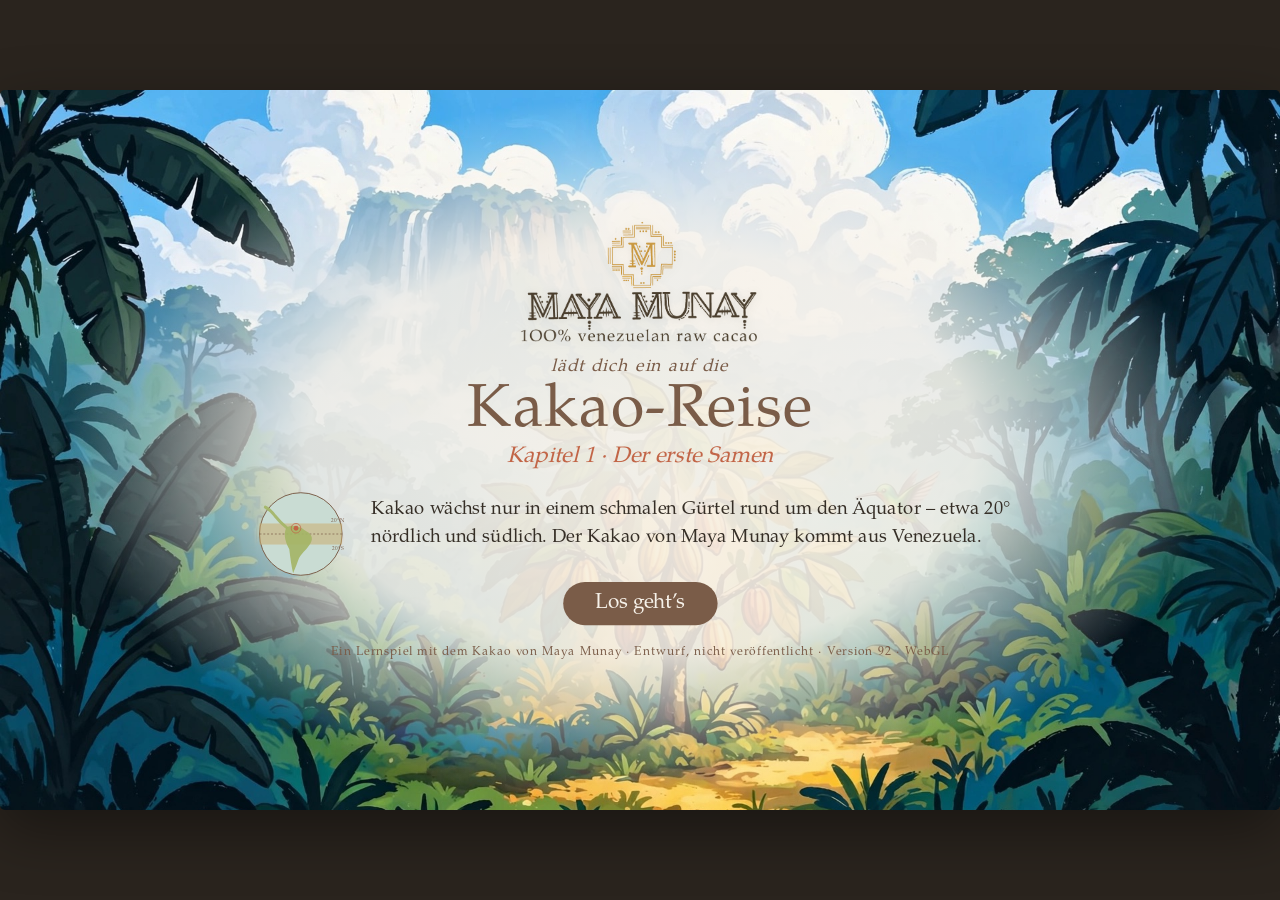
==== commit ac2c13e7: "Add files via upload" ====
--- a/index.html
+++ b/index.html
@@ -3,9 +3,17 @@
 <head>
 <meta charset="utf-8">
 <meta name="viewport" content="width=device-width, initial-scale=1, viewport-fit=cover">
+<!-- Als App vom Home-Bildschirm: ganzer Bildschirm ohne Browserleisten -->
+<meta name="apple-mobile-web-app-capable" content="yes">
+<meta name="mobile-web-app-capable" content="yes">
+<meta name="apple-mobile-web-app-status-bar-style" content="black-translucent">
+<meta name="apple-mobile-web-app-title" content="Kakao-Reise">
+<meta name="theme-color" content="#2A241E">
+<link rel="manifest" href="manifest.webmanifest">
+<link rel="apple-touch-icon" href="assets/app-symbol-180.png">
 <title>Kakao-Reise · Maya Munay</title>
 <link rel="icon" type="image/png" href="assets/mm-zeichen.png">
-<link rel="stylesheet" href="spiel.css?v=90">
+<link rel="stylesheet" href="spiel.css?v=92">
 </head>
 <body>
 <!-- Ladebildschirm: zeigt Maya Munay, bis Bilder und Klänge da sind -->
@@ -152,6 +160,9 @@
   <!-- Oberleiste -->
   <div id="leiste">
     <div id="questanzeige" hidden></div>
+    <button id="vollbild-knopf" aria-label="Ganzer Bildschirm" title="Ganzer Bildschirm">
+      <svg viewBox="0 0 40 32"><g fill="none" stroke="#7A5C48" stroke-width="2.6" stroke-linecap="round" stroke-linejoin="round"><path d="M6 12 V6 H13"/><path d="M27 6 H34 V12"/><path d="M34 20 V26 H27"/><path d="M13 26 H6 V20"/></g></svg>
+    </button>
     <button id="ton-knopf" aria-label="Ton ausschalten" aria-pressed="true">
       <svg viewBox="0 0 40 32"><path d="M6 12 H13 L21 5 V27 L13 20 H6Z" fill="#EFE6D5" stroke="#7A5C48" stroke-width="2" stroke-linejoin="round"/><g class="wellen" stroke="#7A5C48" stroke-width="2.2" fill="none" stroke-linecap="round"><path d="M26 11 Q29 16 26 21"/><path d="M30 7 Q36 16 30 25"/></g><path class="strich" d="M26 10 L36 22 M36 10 L26 22" stroke="#C26547" stroke-width="2.4" stroke-linecap="round"/></svg>
     </button>
@@ -176,10 +187,38 @@
   <button class="pfeil" id="pfeil-rechts" aria-label="Nach rechts schauen" hidden><svg viewBox="0 0 40 60"><path d="M12 8 L30 30 L12 52" stroke="#FFF4D6" stroke-width="7" fill="none" stroke-linecap="round" stroke-linejoin="round"/></svg></button>
   <div id="zeiger-name" aria-hidden="true"></div>
 
+  <!-- iPhone: Safari kennt kein Vollbild für Webseiten – über den Home-Bildschirm öffnet sich der Wald ohne Leisten -->
+  <section id="vollbild-tipp" class="papier-karte" hidden aria-label="Ganzer Bildschirm">
+    <h2>Der ganze Wald auf deinem Bildschirm</h2>
+    <p>Magst du den Wald ohne Browserleisten erleben? Tippe in Safari unten auf <b>Teilen</b> und dann auf <b>„Zum Home-Bildschirm“</b>.
+      Von dort öffnet sich die Kakao-Reise wie eine App – über den ganzen Bildschirm.</p>
+    <p class="klein-tipp">Mit zwei Fingern kannst du in den Wald hinein- und wieder herauszoomen.</p>
+    <button class="knopf hell">Alles klar</button>
+  </section>
+
+  <!-- Bild zum Erzählten (z. B. Hände mit dem Kakaosamen, eine Bauernfamilie in Macuro) -->
+  <figure id="erzaehl-foto" hidden aria-hidden="true"><img alt=""><figcaption></figcaption></figure>
+
+  <!-- Mini-Spiel: Bohnen fermentieren und trocknen, im Takt des Waldes -->
+  <section id="ernte-spiel" class="papier-karte" hidden aria-label="Fermentieren und Trocknen">
+    <h2></h2>
+    <div class="ernte-bild">
+      <img alt="">
+      <div class="ernte-dampf" aria-hidden="true"></div>
+      <div class="ernte-wolke" aria-hidden="true"><i></i><b></b></div>
+      <div class="ernte-decke" aria-hidden="true"></div>
+      <div class="ernte-takt" aria-hidden="true"><i></i><b></b></div>
+    </div>
+    <p class="anleitung"></p>
+    <div class="ernte-leiste"><span class="ernte-stand"></span><span class="ernte-balken"><i></i></span></div>
+    <p class="ernte-rueck" aria-live="polite"></p>
+    <div class="ernte-knoepfe"><button class="knopf gross ernte-tun"></button><button class="knopf hell ernte-zu"></button></div>
+  </section>
+
   <!-- Nach der Aufgabe: frei umsehen, dann Kapitel beenden -->
   <section id="kapitel-fertig" hidden aria-live="polite">
     <h2></h2><p class="satz"></p><p class="rest"></p>
-    <button class="knopf"></button>
+    <div class="kf-knoepfe"><button class="knopf kf-ende"></button><button class="knopf hell kf-ernte"></button></div>
   </section>
 
   <!-- Baumpatenschaft: Name und Wunsch setzen -->
@@ -237,7 +276,7 @@
       <p class="intro"></p>
     </div>
     <div class="start-knoepfe"><button class="knopf gross" id="start">Los geht’s</button><button class="knopf hell" id="neu-beginnen" hidden></button></div>
-    <p class="klein">Ein Lernspiel mit dem Kakao von Maya&nbsp;Munay · Entwurf, nicht veröffentlicht · Version 90 · WebGL</p>
+    <p class="klein">Ein Lernspiel mit dem Kakao von Maya&nbsp;Munay · Entwurf, nicht veröffentlicht · Version 92 · WebGL</p>
   </section>
 
   <!-- Schluss -->
@@ -247,8 +286,8 @@
     <p class="intro"></p>
     <div id="ende-wissen"></div>
     <p class="entdeckt"></p>
-    <p class="paten-hinweis"></p>
-    <p class="unter"></p>
+    <p class="paten-hinweis"><img class="familie" src="bilder/platzhalter/familie.jpg" alt="" loading="lazy"><span></span></p>
+    <div class="ausblick"><img alt="" loading="lazy"><div><h3></h3><p></p></div></div>
     <button class="knopf" id="nochmal">Noch einmal spielen</button>
   </section>
 
@@ -256,12 +295,12 @@
 </div>
 
 <script src="lib/pixi.min.js?v=8.22.0"></script>
-<script src="inhalt.js?v=90"></script>
-<script src="stimme/stimmen.js?v=90"></script>
-<script src="klang/aufnahmen.js?v=90"></script>
-<script src="klang.js?v=90"></script>
-<script src="welt.js?v=90"></script>
-<script src="entdecken.js?v=90"></script>
-<script src="spiel.js?v=90"></script>
+<script src="inhalt.js?v=92"></script>
+<script src="stimme/stimmen.js?v=92"></script>
+<script src="klang/aufnahmen.js?v=92"></script>
+<script src="klang.js?v=92"></script>
+<script src="welt.js?v=92"></script>
+<script src="entdecken.js?v=92"></script>
+<script src="spiel.js?v=92"></script>
 </body>
 </html>
--- a/spiel.css
+++ b/spiel.css
@@ -1126,3 +1126,113 @@
   font: 22px var(--schrift); color: var(--dunkel); background: var(--hell); border: 1px solid var(--gold); border-radius: 99px; padding: 6px 16px;
   animation: ortSchild .25s ease; }
 @keyframes ortSchild { from { opacity: 0; margin-top: 6px; } }
+
+/* ---------- Nachbesserung 06.11. nachmittags ---------- */
+/* Dinge im Rucksack und Flieger: Bild passt in sein Fach (beim Anwählen darf es wachsen) */
+.ding-in-tasche img, .flieger img { display: block; width: 100%; height: 100%; object-fit: contain; pointer-events: none;
+  filter: drop-shadow(0 0 1px rgba(22,16,10,.85)) drop-shadow(0 0 2px rgba(22,16,10,.3)); }
+#tasche .fach { overflow: visible; }
+/* Schilder und Karten in der Welt bleiben beim Zoomen gleich groß (die Ebene wird mitvergrößert, sie selbst nicht) */
+#spielflaeche > * { scale: var(--gegen, 1); transform-origin: 0 0; }
+/* Kapitel-Fenster: Platz sucht spiel.js (weicht Tieren aus), weich gleiten */
+#kapitel-fertig { transition: left .6s cubic-bezier(.3,1.2,.5,1), top .6s cubic-bezier(.3,1.2,.5,1); }
+/* Knöpfe Vollbild und Ganzer Blick (wie der Ton-Knopf) */
+#vollbild-knopf, #zoom-knopf { width: 68px; height: 56px; border-radius: 14px; border: 1px solid var(--gold); background: rgba(247,242,234,.92); cursor: pointer; padding: 8px; }
+#vollbild-knopf svg, #zoom-knopf svg { width: 100%; height: 100%; }
+#vollbild-knopf:focus-visible, #zoom-knopf:focus-visible { outline: 3px solid var(--gold); outline-offset: 3px; }
+#vollbild-tipp { width: 620px; text-align: center; z-index: 27; }
+#vollbild-tipp p { font-size: 21px; line-height: 1.45; margin: 0 0 14px; }
+#vollbild-tipp .klein-tipp { font-size: 18px; font-style: italic; color: var(--braun); }
+body.handy #vollbild-tipp p { font-size: 27px; }
+body.handy #vollbild-tipp { width: 900px; }
+
+/* ---------- Erzählen mit Bildern, Ausblick, Sammelübersicht, Mini-Spiel (06.11. abends) ---------- */
+/* Bild zum Erzählten: wie ein Foto, schräg angeheftet, oben rechts (dort ist beim Erzählen des Waldes Platz) */
+#erzaehl-foto { position: absolute; right: 34px; top: 100px; width: 440px; margin: 0; padding: 10px 10px 8px; z-index: 11; pointer-events: none;
+  background: #FBF7EE; border-radius: 4px; box-shadow: 0 16px 40px rgba(0,0,0,.38), 0 0 0 1px rgba(203,174,111,.6); rotate: 1.6deg;
+  opacity: 0; translate: 0 14px; transition: opacity .5s ease, translate .6s cubic-bezier(.3,1.3,.5,1); }
+#erzaehl-foto.da { opacity: 1; translate: 0 0; }
+#erzaehl-foto img { display: block; width: 100%; aspect-ratio: 3 / 2; object-fit: cover; border-radius: 2px; }
+#erzaehl-foto figcaption { font: italic 17px/1.3 var(--schrift); color: var(--braun); text-align: center; padding: 8px 4px 0; }
+body.handy #erzaehl-foto { width: 600px; top: 96px; }
+body.handy #erzaehl-foto figcaption { font-size: 23px; }
+
+/* Kapitel-Fenster: zwei Knöpfe untereinander */
+#kapitel-fertig .kf-knoepfe { grid-column: 2; grid-row: 1 / span 3; display: flex; flex-direction: column; gap: 8px; align-items: stretch; }
+#kapitel-fertig .kf-knoepfe .knopf { grid-column: auto; grid-row: auto; }
+#kapitel-fertig .kf-ernte { font-size: 15px; padding: 8px 14px; }
+body.handy #kapitel-fertig .kf-ernte { font-size: 19px; }
+
+/* Schluss: Familie beim Patenschafts-Hinweis, Ausblick auf Kapitel 2 */
+.tafel .paten-hinweis { display: flex; align-items: center; gap: 14px; text-align: left; }
+.tafel .paten-hinweis .familie { flex: none; width: 86px; height: 86px; border-radius: 50%; object-fit: cover; border: 2px solid var(--gold); }
+.ausblick { display: flex; align-items: center; gap: 18px; max-width: 760px; margin: 4px 0 18px; padding: 10px 14px; text-align: left;
+  background: rgba(255,251,241,.75); border: 1px solid var(--gold); border-radius: 14px; }
+.ausblick img { flex: none; width: 150px; height: 100px; object-fit: cover; border-radius: 10px; }
+.ausblick h3 { margin: 0 0 4px; font: italic 22px var(--schrift); color: var(--terrakotta); }
+.ausblick p { margin: 0; font-size: 19px; line-height: 1.4; }
+
+/* Wissensbuch: die 7 Geheimnisse – entdeckt in Farbe, sonst als Schattenriss */
+.geheimnisse { border-bottom: 1px solid #E2D6C2; padding: 2px 0 16px; margin-bottom: 4px; }
+.geheimnisse h3 { margin: 0 0 10px; font-size: 21px; font-weight: 400; color: var(--braun); }
+.geheimnis-reihe { display: grid; grid-template-columns: repeat(7, 1fr); gap: 8px; }
+.geheimnis { display: flex; flex-direction: column; align-items: center; gap: 4px; text-align: center; }
+.g-bild { width: 100%; aspect-ratio: 1; border-radius: 14px; background: radial-gradient(circle at 50% 45%, #FFF6E2, #E9D3A6); border: 2px solid var(--gold);
+  display: grid; place-items: center; overflow: hidden; }
+.g-bild img { width: 82%; height: 82%; object-fit: contain; filter: brightness(0) opacity(.32); }
+.geheimnis.da .g-bild img { filter: drop-shadow(0 0 1px rgba(22,16,10,.8)); }
+.geheimnis:not(.da) .g-bild { background: radial-gradient(circle at 50% 45%, #F3EDE2, #DCCDB2); border-style: dashed; }
+.g-name { font-size: 14px; line-height: 1.15; color: var(--dunkel); }
+.geheimnis:not(.da) .g-name { font-style: italic; color: var(--braun); }
+
+/* Mini-Spiel: Fermentieren und Trocknen */
+#ernte-spiel { width: 760px; text-align: center; padding: 22px 30px 24px; }
+#ernte-spiel h2 { margin-bottom: 10px; }
+.ernte-bild { position: relative; height: 300px; border-radius: 12px; overflow: hidden; border: 2px solid var(--gold); }
+.ernte-bild img { width: 100%; height: 100%; object-fit: cover; display: block; }
+.ernte-bild.gewendet img { animation: wenden .45s cubic-bezier(.3,1.4,.5,1); }
+@keyframes wenden { 30% { transform: scale(1.03) rotate(-.6deg); } 60% { transform: scale(1.01) rotate(.4deg); } }
+#ernte-spiel .anleitung { font-size: 19px; line-height: 1.4; margin: 12px 0 8px; }
+.ernte-leiste { display: flex; align-items: center; gap: 14px; justify-content: center; font-size: 18px; color: var(--braun); }
+.ernte-balken { width: 220px; height: 10px; border-radius: 5px; background: rgba(122,92,72,.18); overflow: hidden; }
+.ernte-balken i { display: block; height: 100%; width: 0; background: linear-gradient(90deg, #C26547, #E8C33A); border-radius: 5px; transition: width .4s ease; }
+.ernte-rueck { min-height: 28px; margin: 8px 0 10px; font-size: 20px; color: var(--braun); font-style: italic; }
+.ernte-rueck.gut { color: var(--terrakotta); font-style: normal; }
+.ernte-knoepfe { display: flex; gap: 14px; justify-content: center; align-items: center; }
+/* Takt-Ring: zieht sich zusammen, leuchtet golden auf dem Schlag */
+.ernte-takt { position: absolute; right: 18px; bottom: 18px; width: 86px; height: 86px; pointer-events: none; }
+.ernte-takt i, .ernte-takt b { position: absolute; inset: 0; border-radius: 50%; }
+.ernte-takt b { border: 4px solid rgba(255,248,230,.9); box-shadow: 0 0 0 2px rgba(53,46,38,.35); background: rgba(53,46,38,.25); }
+.ernte-takt i { border: 4px solid #FFE08A; transform: scale(calc(1.9 - .9 * var(--p, 0))); opacity: calc(.2 + .8 * var(--p, 0)); }
+.ernte-takt.schlag b { animation: taktGold .35s ease-out; }
+@keyframes taktGold { 0% { background: rgba(255,214,106,.95); box-shadow: 0 0 26px 8px rgba(255,214,106,.9); } 100% { background: rgba(53,46,38,.25); } }
+#ernte-spiel.geschafft .ernte-takt { display: none; }
+/* Duft aus der Kiste */
+.ernte-dampf { position: absolute; left: 30%; top: 30%; width: 120px; height: 120px; opacity: 0; pointer-events: none;
+  background: radial-gradient(circle, rgba(255,250,235,.85), rgba(255,250,235,0) 65%); }
+.ernte-dampf.da { animation: dampf 1.4s ease-out; }
+@keyframes dampf { 0% { opacity: 0; transform: translateY(20px) scale(.6); } 30% { opacity: .9; } 100% { opacity: 0; transform: translateY(-80px) scale(1.6); } }
+/* Regenwolke und Abdeckung beim Trocknen */
+.ernte-wolke { position: absolute; top: 14px; left: -40%; width: 38%; height: 90px; opacity: 0; transition: left 1.6s ease-in-out, opacity .8s; pointer-events: none; }
+.ernte-wolke.da { left: 30%; opacity: 1; }
+.ernte-wolke i { position: absolute; inset: 0; filter: drop-shadow(0 6px 8px rgba(40,50,70,.35));
+  background: radial-gradient(circle at 28% 62%, #B8C2CE 0 22%, transparent 23%), radial-gradient(circle at 50% 42%, #CBD3DC 0 28%, transparent 29%),
+    radial-gradient(circle at 72% 58%, #B3BDC9 0 24%, transparent 25%), radial-gradient(ellipse 46% 26% at 50% 74%, #98A3B1 0 98%, transparent 100%); }
+.ernte-wolke b { position: absolute; left: 10%; right: 10%; top: 70px; height: 200px; opacity: 0;
+  background: repeating-linear-gradient(105deg, rgba(220,235,255,.0) 0 10px, rgba(220,235,255,.7) 10px 12px); }
+.ernte-wolke.regnet b { opacity: 1; animation: regenFall .5s linear infinite; }
+@keyframes regenFall { from { background-position: 0 0; } to { background-position: -14px 40px; } }
+.ernte-decke { position: absolute; left: 3%; right: 3%; bottom: 4%; height: 50%; border-radius: 14px 14px 8px 8px; opacity: 0; transform: translateY(40px);
+  /* Jute-Plane über den Bohnen */
+  background: repeating-linear-gradient(0deg, rgba(90,60,30,.18) 0 2px, transparent 2px 6px), repeating-linear-gradient(90deg, rgba(90,60,30,.18) 0 2px, transparent 2px 6px),
+    linear-gradient(180deg, #D9B98A, #B88E5A); border: 2px solid #8A6438; box-shadow: 0 -6px 16px rgba(0,0,0,.3), inset 0 8px 14px rgba(255,240,210,.35);
+  transition: opacity .5s, transform .5s cubic-bezier(.3,1.3,.5,1); pointer-events: none; }
+.ernte-decke.da { opacity: .95; transform: none; }
+body.handy #ernte-spiel { width: 1000px; }
+body.handy #ernte-spiel .anleitung { font-size: 26px; }
+body.handy .ernte-rueck, body.handy .ernte-leiste { font-size: 24px; }
+body.handy .ernte-bild { height: 360px; }
+body.handy .g-name { font-size: 20px; }
+body.handy .geheimnisse h3 { font-size: 26px; }
+body.handy .ausblick p, body.handy .tafel .paten-hinweis { font-size: 23px; }
+body.handy .ausblick h3 { font-size: 27px; }
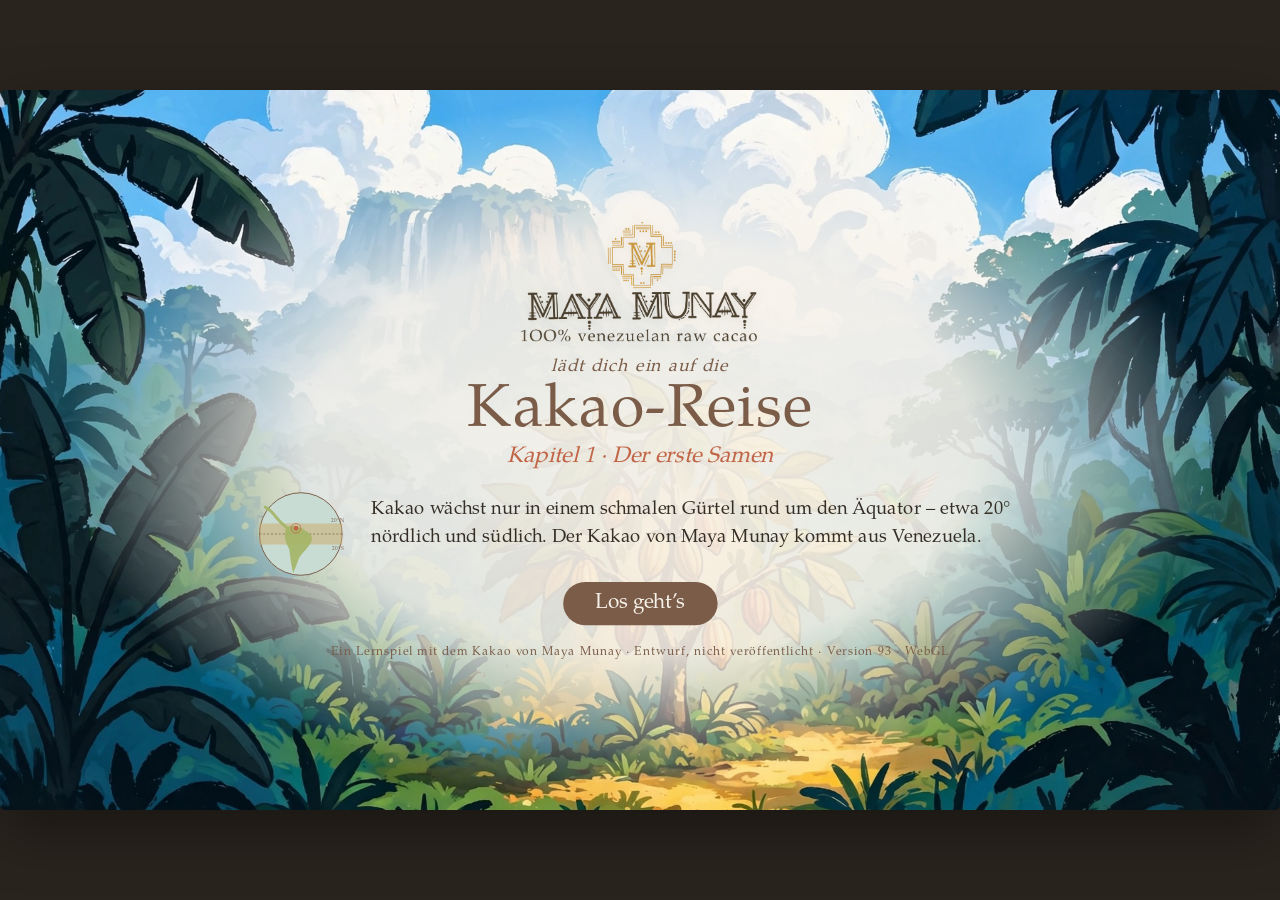
==== commit da907c4d: "Add files via upload" ====
--- a/index.html
+++ b/index.html
@@ -13,7 +13,7 @@
 <link rel="apple-touch-icon" href="assets/app-symbol-180.png">
 <title>Kakao-Reise · Maya Munay</title>
 <link rel="icon" type="image/png" href="assets/mm-zeichen.png">
-<link rel="stylesheet" href="spiel.css?v=92">
+<link rel="stylesheet" href="spiel.css?v=93">
 </head>
 <body>
 <!-- Ladebildschirm: zeigt Maya Munay, bis Bilder und Klänge da sind -->
@@ -197,7 +197,7 @@
   </section>
 
   <!-- Bild zum Erzählten (z. B. Hände mit dem Kakaosamen, eine Bauernfamilie in Macuro) -->
-  <figure id="erzaehl-foto" hidden aria-hidden="true"><img alt=""><figcaption></figcaption></figure>
+  <figure id="erzaehl-foto" hidden aria-hidden="true"><div class="foto-bild"><img alt=""><i class="foto-glanz"></i><span class="foto-funken"><b></b><b></b><b></b><b></b><b></b><b></b></span></div><figcaption></figcaption></figure>
 
   <!-- Mini-Spiel: Bohnen fermentieren und trocknen, im Takt des Waldes -->
   <section id="ernte-spiel" class="papier-karte" hidden aria-label="Fermentieren und Trocknen">
@@ -276,7 +276,7 @@
       <p class="intro"></p>
     </div>
     <div class="start-knoepfe"><button class="knopf gross" id="start">Los geht’s</button><button class="knopf hell" id="neu-beginnen" hidden></button></div>
-    <p class="klein">Ein Lernspiel mit dem Kakao von Maya&nbsp;Munay · Entwurf, nicht veröffentlicht · Version 92 · WebGL</p>
+    <p class="klein">Ein Lernspiel mit dem Kakao von Maya&nbsp;Munay · Entwurf, nicht veröffentlicht · Version 93 · WebGL</p>
   </section>
 
   <!-- Schluss -->
@@ -295,12 +295,12 @@
 </div>
 
 <script src="lib/pixi.min.js?v=8.22.0"></script>
-<script src="inhalt.js?v=92"></script>
-<script src="stimme/stimmen.js?v=92"></script>
-<script src="klang/aufnahmen.js?v=92"></script>
-<script src="klang.js?v=92"></script>
-<script src="welt.js?v=92"></script>
-<script src="entdecken.js?v=92"></script>
-<script src="spiel.js?v=92"></script>
+<script src="inhalt.js?v=93"></script>
+<script src="stimme/stimmen.js?v=93"></script>
+<script src="klang/aufnahmen.js?v=93"></script>
+<script src="klang.js?v=93"></script>
+<script src="welt.js?v=93"></script>
+<script src="entdecken.js?v=93"></script>
+<script src="spiel.js?v=93"></script>
 </body>
 </html>
--- a/spiel.css
+++ b/spiel.css
@@ -1236,3 +1236,26 @@
 body.handy .geheimnisse h3 { font-size: 26px; }
 body.handy .ausblick p, body.handy .tafel .paten-hinweis { font-size: 23px; }
 body.handy .ausblick h3 { font-size: 27px; }
+
+/* Erzähl-Foto: Bildbereich mit Platz für kleine Animationen */
+#erzaehl-foto .foto-bild { position: relative; overflow: hidden; border-radius: 2px; aspect-ratio: 3 / 2; }
+#erzaehl-foto .foto-bild img { width: 100%; height: 100%; }
+#erzaehl-foto .foto-glanz, #erzaehl-foto .foto-funken { display: none; }
+/* „In deiner Hand liegt ein Kakaosamen“: sanft näher an die Bohne, die Bohne leuchtet warm, kleine Lichtfunken steigen auf */
+#erzaehl-foto.samen .foto-bild img { transform-origin: 51% 56%; animation: samenNah 6s ease-out forwards; }
+@keyframes samenNah { from { transform: scale(1); } to { transform: scale(1.16); } }
+#erzaehl-foto.samen .foto-glanz { display: block; position: absolute; left: 51%; top: 56%; width: 42%; aspect-ratio: 1.5; translate: -50% -50%; border-radius: 50%;
+  mix-blend-mode: screen; background: radial-gradient(closest-side, rgba(0,0,0,0) 34%, rgba(255,206,110,.42) 52%, rgba(255,190,90,.16) 74%, rgba(255,190,90,0));
+  opacity: 0; animation: samenGlanz 2.8s ease-in-out .6s infinite; }
+@keyframes samenGlanz { 0%, 100% { opacity: .2; scale: .9; } 50% { opacity: .85; scale: 1.06; } }
+#erzaehl-foto.samen .foto-funken { display: block; position: absolute; left: 51%; top: 54%; }
+#erzaehl-foto.samen .foto-funken b { position: absolute; width: 6px; height: 6px; border-radius: 50%; background: #FFF6D2; box-shadow: 0 0 8px 3px rgba(255,214,106,.85);
+  opacity: 0; animation: samenFunke 2.6s ease-out infinite; }
+#erzaehl-foto.samen .foto-funken b:nth-child(1) { --x: -46px; animation-delay: .9s; }
+#erzaehl-foto.samen .foto-funken b:nth-child(2) { --x: 30px; animation-delay: 1.3s; }
+#erzaehl-foto.samen .foto-funken b:nth-child(3) { --x: -14px; animation-delay: 1.8s; width: 4px; height: 4px; }
+#erzaehl-foto.samen .foto-funken b:nth-child(4) { --x: 52px; animation-delay: 2.2s; width: 4px; height: 4px; }
+#erzaehl-foto.samen .foto-funken b:nth-child(5) { --x: -30px; animation-delay: 2.7s; }
+#erzaehl-foto.samen .foto-funken b:nth-child(6) { --x: 12px; animation-delay: 3.1s; width: 5px; height: 5px; }
+@keyframes samenFunke { 0% { opacity: 0; transform: translate(0, 10px) scale(.4); } 25% { opacity: 1; } 100% { opacity: 0; transform: translate(var(--x), -90px) scale(1); } }
+@media (prefers-reduced-motion: reduce) { #erzaehl-foto.samen .foto-bild img, #erzaehl-foto.samen .foto-funken b { animation: none; } }
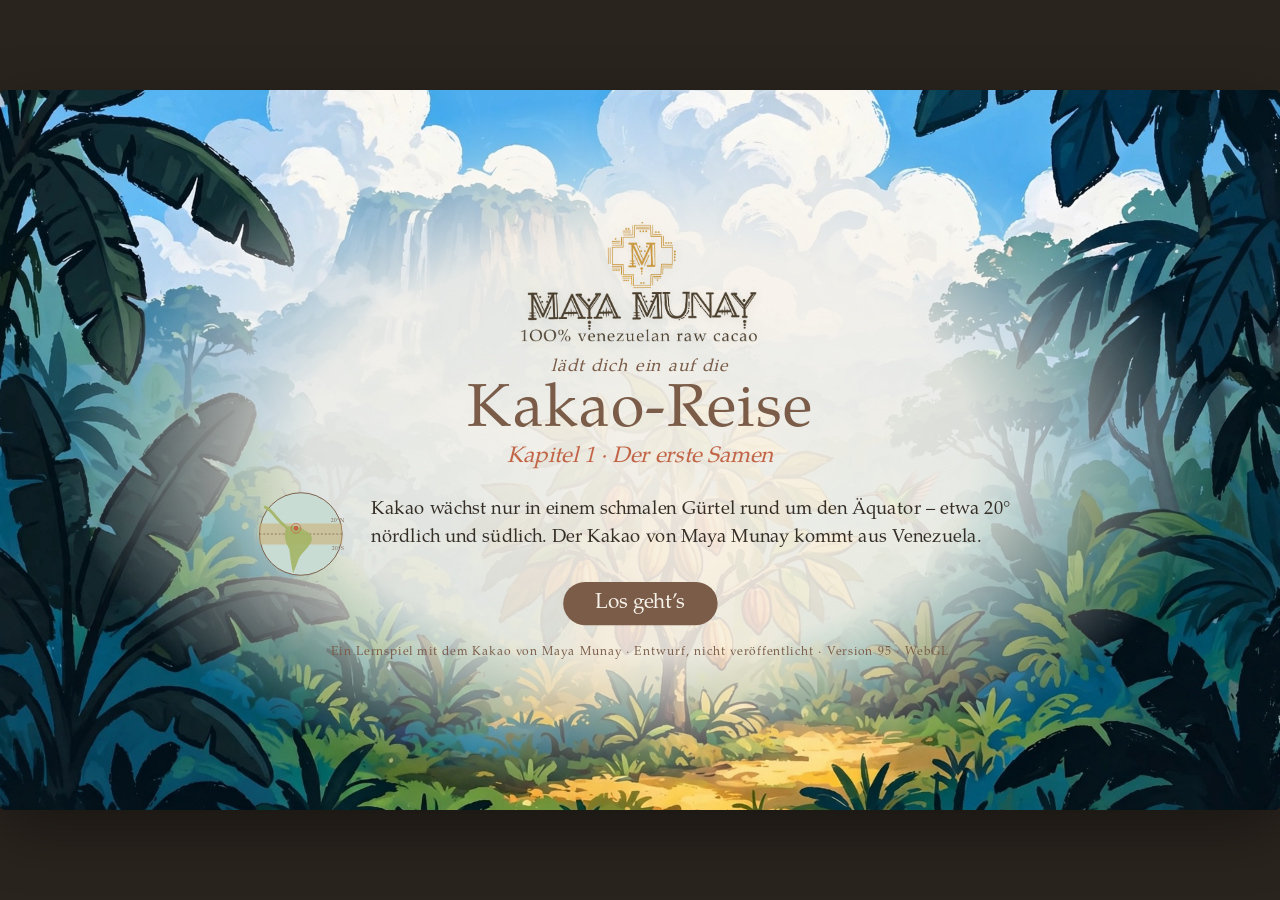
==== commit 665ac0a9: "Add files via upload" ====
--- a/index.html
+++ b/index.html
@@ -13,7 +13,7 @@
 <link rel="apple-touch-icon" href="assets/app-symbol-180.png">
 <title>Kakao-Reise · Maya Munay</title>
 <link rel="icon" type="image/png" href="assets/mm-zeichen.png">
-<link rel="stylesheet" href="spiel.css?v=93">
+<link rel="stylesheet" href="spiel.css?v=95">
 </head>
 <body>
 <!-- Ladebildschirm: zeigt Maya Munay, bis Bilder und Klänge da sind -->
@@ -197,6 +197,8 @@
   </section>
 
   <!-- Bild zum Erzählten (z. B. Hände mit dem Kakaosamen, eine Bauernfamilie in Macuro) -->
+  <!-- „In deiner Hand liegt ein Kakaosamen“: die eigenen Hände steigen vom unteren Bildschirmrand ins Bild -->
+  <div id="samen-haende" hidden aria-hidden="true"><img src="bilder/platzhalter/figuren/haende-frei.webp" alt=""><i class="foto-glanz"></i><span class="foto-funken"><b></b><b></b><b></b><b></b><b></b><b></b></span></div>
   <figure id="erzaehl-foto" hidden aria-hidden="true"><div class="foto-bild"><img alt=""><i class="foto-glanz"></i><span class="foto-funken"><b></b><b></b><b></b><b></b><b></b><b></b></span></div><figcaption></figcaption></figure>
 
   <!-- Mini-Spiel: Bohnen fermentieren und trocknen, im Takt des Waldes -->
@@ -276,7 +278,7 @@
       <p class="intro"></p>
     </div>
     <div class="start-knoepfe"><button class="knopf gross" id="start">Los geht’s</button><button class="knopf hell" id="neu-beginnen" hidden></button></div>
-    <p class="klein">Ein Lernspiel mit dem Kakao von Maya&nbsp;Munay · Entwurf, nicht veröffentlicht · Version 93 · WebGL</p>
+    <p class="klein">Ein Lernspiel mit dem Kakao von Maya&nbsp;Munay · Entwurf, nicht veröffentlicht · Version 95 · WebGL</p>
   </section>
 
   <!-- Schluss -->
@@ -295,12 +297,12 @@
 </div>
 
 <script src="lib/pixi.min.js?v=8.22.0"></script>
-<script src="inhalt.js?v=93"></script>
-<script src="stimme/stimmen.js?v=93"></script>
-<script src="klang/aufnahmen.js?v=93"></script>
-<script src="klang.js?v=93"></script>
-<script src="welt.js?v=93"></script>
-<script src="entdecken.js?v=93"></script>
-<script src="spiel.js?v=93"></script>
+<script src="inhalt.js?v=95"></script>
+<script src="stimme/stimmen.js?v=95"></script>
+<script src="klang/aufnahmen.js?v=95"></script>
+<script src="klang.js?v=95"></script>
+<script src="welt.js?v=95"></script>
+<script src="entdecken.js?v=95"></script>
+<script src="spiel.js?v=95"></script>
 </body>
 </html>
--- a/spiel.css
+++ b/spiel.css
@@ -1259,3 +1259,47 @@
 #erzaehl-foto.samen .foto-funken b:nth-child(6) { --x: 12px; animation-delay: 3.1s; width: 5px; height: 5px; }
 @keyframes samenFunke { 0% { opacity: 0; transform: translate(0, 10px) scale(.4); } 25% { opacity: 1; } 100% { opacity: 0; transform: translate(var(--x), -90px) scale(1); } }
 @media (prefers-reduced-motion: reduce) { #erzaehl-foto.samen .foto-bild img, #erzaehl-foto.samen .foto-funken b { animation: none; } }
+
+/* Zeichenfläche mittig wie die Bühne (06.11.: iPhone/Brave legten Welt und Fenster sonst versetzt übereinander) */
+#welt { left: 50%; top: 50%; transform: translate(-50%, -50%); }
+.laden-text b { font-style: normal; color: var(--terrakotta); }
+
+.laden-text { text-align: center; padding: 0 24px; line-height: 1.5; }
+
+/* Erzähl-Bilder fein eingeblendet (Wunsch Yilmaz 06.11.): kein Foto-Rahmen, weicher Rand, der in den Wald ausläuft, langsames Einblenden */
+#erzaehl-foto { width: 520px; right: 22px; top: 86px; padding: 0; background: none; box-shadow: none; border-radius: 0; rotate: 0deg;
+  opacity: 0; translate: 0 0; scale: .985; filter: blur(3px);
+  transition: opacity 2s ease, scale 3s ease-out, filter 2s ease; }
+#erzaehl-foto.da { opacity: 1; scale: 1; filter: blur(0); }
+#erzaehl-foto.weg { opacity: 0; filter: blur(2px); transition: opacity 1.2s ease, filter 1.2s ease; }
+#erzaehl-foto .foto-bild { border-radius: 0;
+  -webkit-mask-image: radial-gradient(ellipse 50% 50% at 50% 50%, #000 52%, rgba(0,0,0,.6) 72%, transparent 100%);
+  mask-image: radial-gradient(ellipse 50% 50% at 50% 50%, #000 52%, rgba(0,0,0,.6) 72%, transparent 100%); }
+#erzaehl-foto figcaption { margin-top: -22px; position: relative; padding: 0 20px; font: italic 16px/1.3 var(--schrift); color: #FFF6E2;
+  text-shadow: 0 0 6px rgba(20,14,8,.9), 0 1px 2px rgba(20,14,8,.9); }
+body.handy #erzaehl-foto { width: 680px; }
+body.handy #erzaehl-foto figcaption { font-size: 22px; }
+@media (prefers-reduced-motion: reduce) { #erzaehl-foto { filter: none; transition: opacity 1s ease; } }
+
+/* Die eigenen Hände mit dem Kakaosamen: freigestellt, steigen vom unteren Bildschirmrand auf und schweben leicht */
+#samen-haende { position: absolute; left: 64%; bottom: -6px; width: 560px; z-index: 10; pointer-events: none;
+  transform: translate(-50%, 105%); opacity: 0; transition: transform 2.2s cubic-bezier(.22,.9,.3,1), opacity 1.2s ease; }
+#samen-haende.da { transform: translate(-50%, 0); opacity: 1; }
+#samen-haende.weg { transform: translate(-50%, 105%); opacity: 0; transition: transform 1.4s ease-in, opacity 1.2s ease; }
+#samen-haende img { display: block; width: 100%; height: auto; filter: drop-shadow(0 -4px 18px rgba(0,0,0,.28));
+  animation: haendeSchweben 5s ease-in-out 2.2s infinite alternate; }
+@keyframes haendeSchweben { to { transform: translateY(-8px); } }
+#samen-haende .foto-glanz { position: absolute; left: 42%; top: 50%; width: 30%; aspect-ratio: 1.4; translate: -50% -50%; border-radius: 50%; mix-blend-mode: screen;
+  background: radial-gradient(closest-side, rgba(0,0,0,0) 38%, rgba(255,206,110,.45) 56%, rgba(255,190,90,.16) 76%, rgba(255,190,90,0)); opacity: 0; }
+#samen-haende.da .foto-glanz { animation: samenGlanz 2.8s ease-in-out 1.6s infinite; }
+#samen-haende .foto-funken { position: absolute; left: 42%; top: 46%; }
+#samen-haende .foto-funken b { position: absolute; width: 7px; height: 7px; border-radius: 50%; background: #FFF6D2; box-shadow: 0 0 9px 3px rgba(255,214,106,.85); opacity: 0; }
+#samen-haende.da .foto-funken b { animation: samenFunke 2.8s ease-out infinite; }
+#samen-haende .foto-funken b:nth-child(1) { --x: -50px; animation-delay: 1.8s; }
+#samen-haende .foto-funken b:nth-child(2) { --x: 34px; animation-delay: 2.2s; }
+#samen-haende .foto-funken b:nth-child(3) { --x: -16px; animation-delay: 2.7s; width: 5px; height: 5px; }
+#samen-haende .foto-funken b:nth-child(4) { --x: 58px; animation-delay: 3.1s; width: 5px; height: 5px; }
+#samen-haende .foto-funken b:nth-child(5) { --x: -34px; animation-delay: 3.6s; }
+#samen-haende .foto-funken b:nth-child(6) { --x: 14px; animation-delay: 4s; width: 6px; height: 6px; }
+body.handy #samen-haende { width: 640px; }
+@media (prefers-reduced-motion: reduce) { #samen-haende, #samen-haende.weg { transition: opacity 1s ease; } #samen-haende img, #samen-haende .foto-funken b { animation: none; } }
